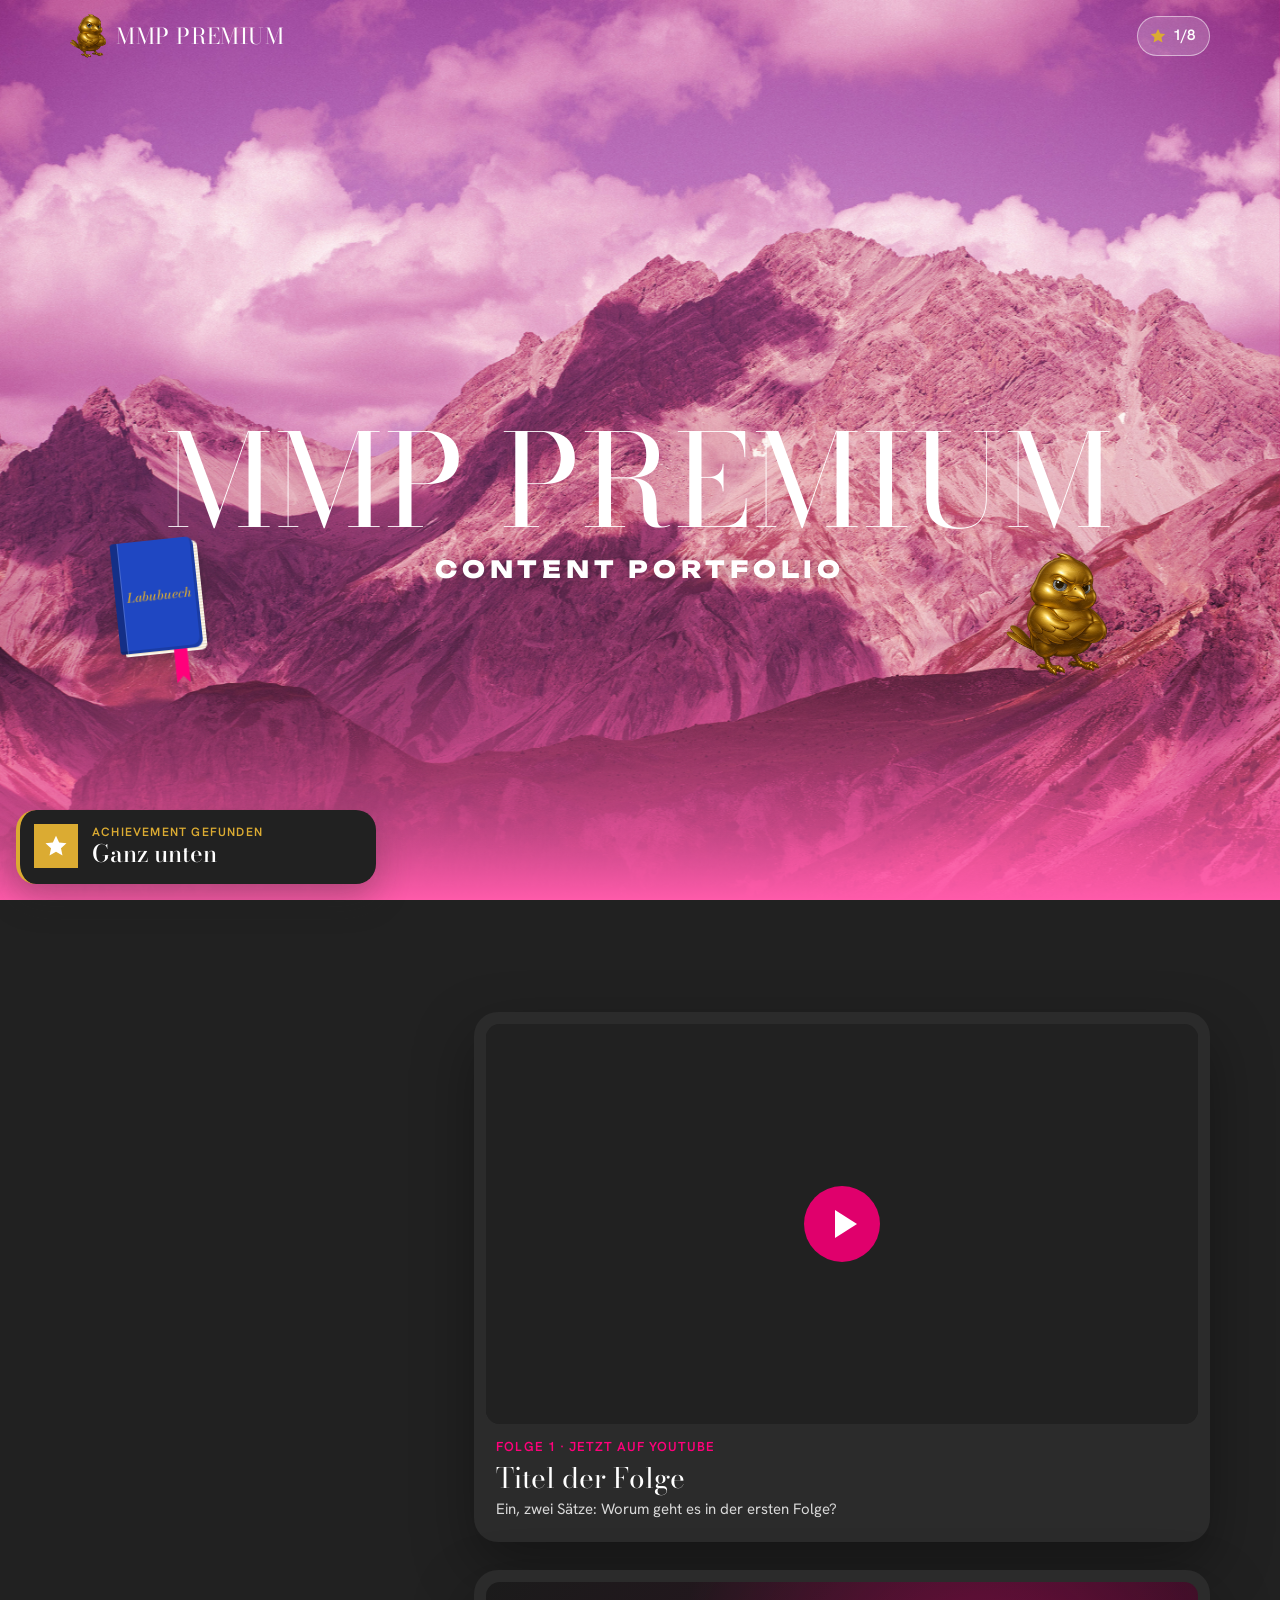
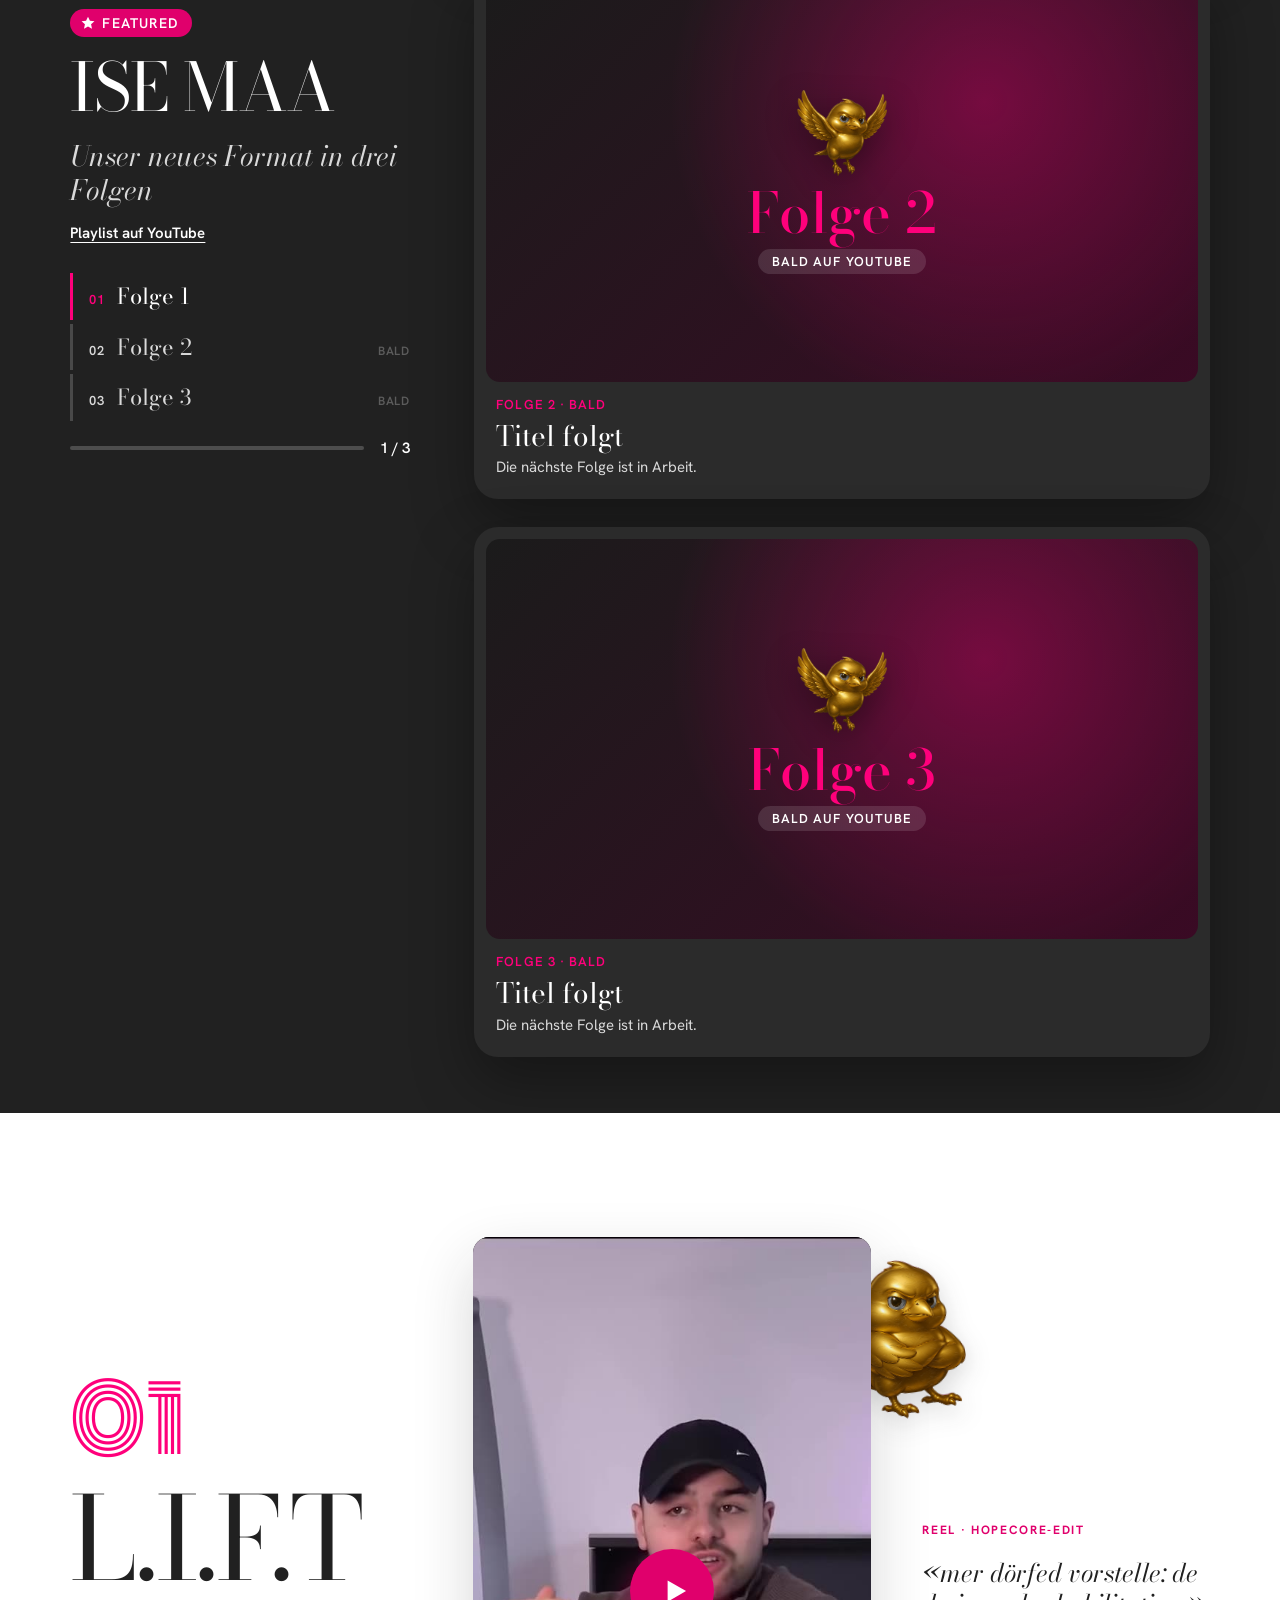
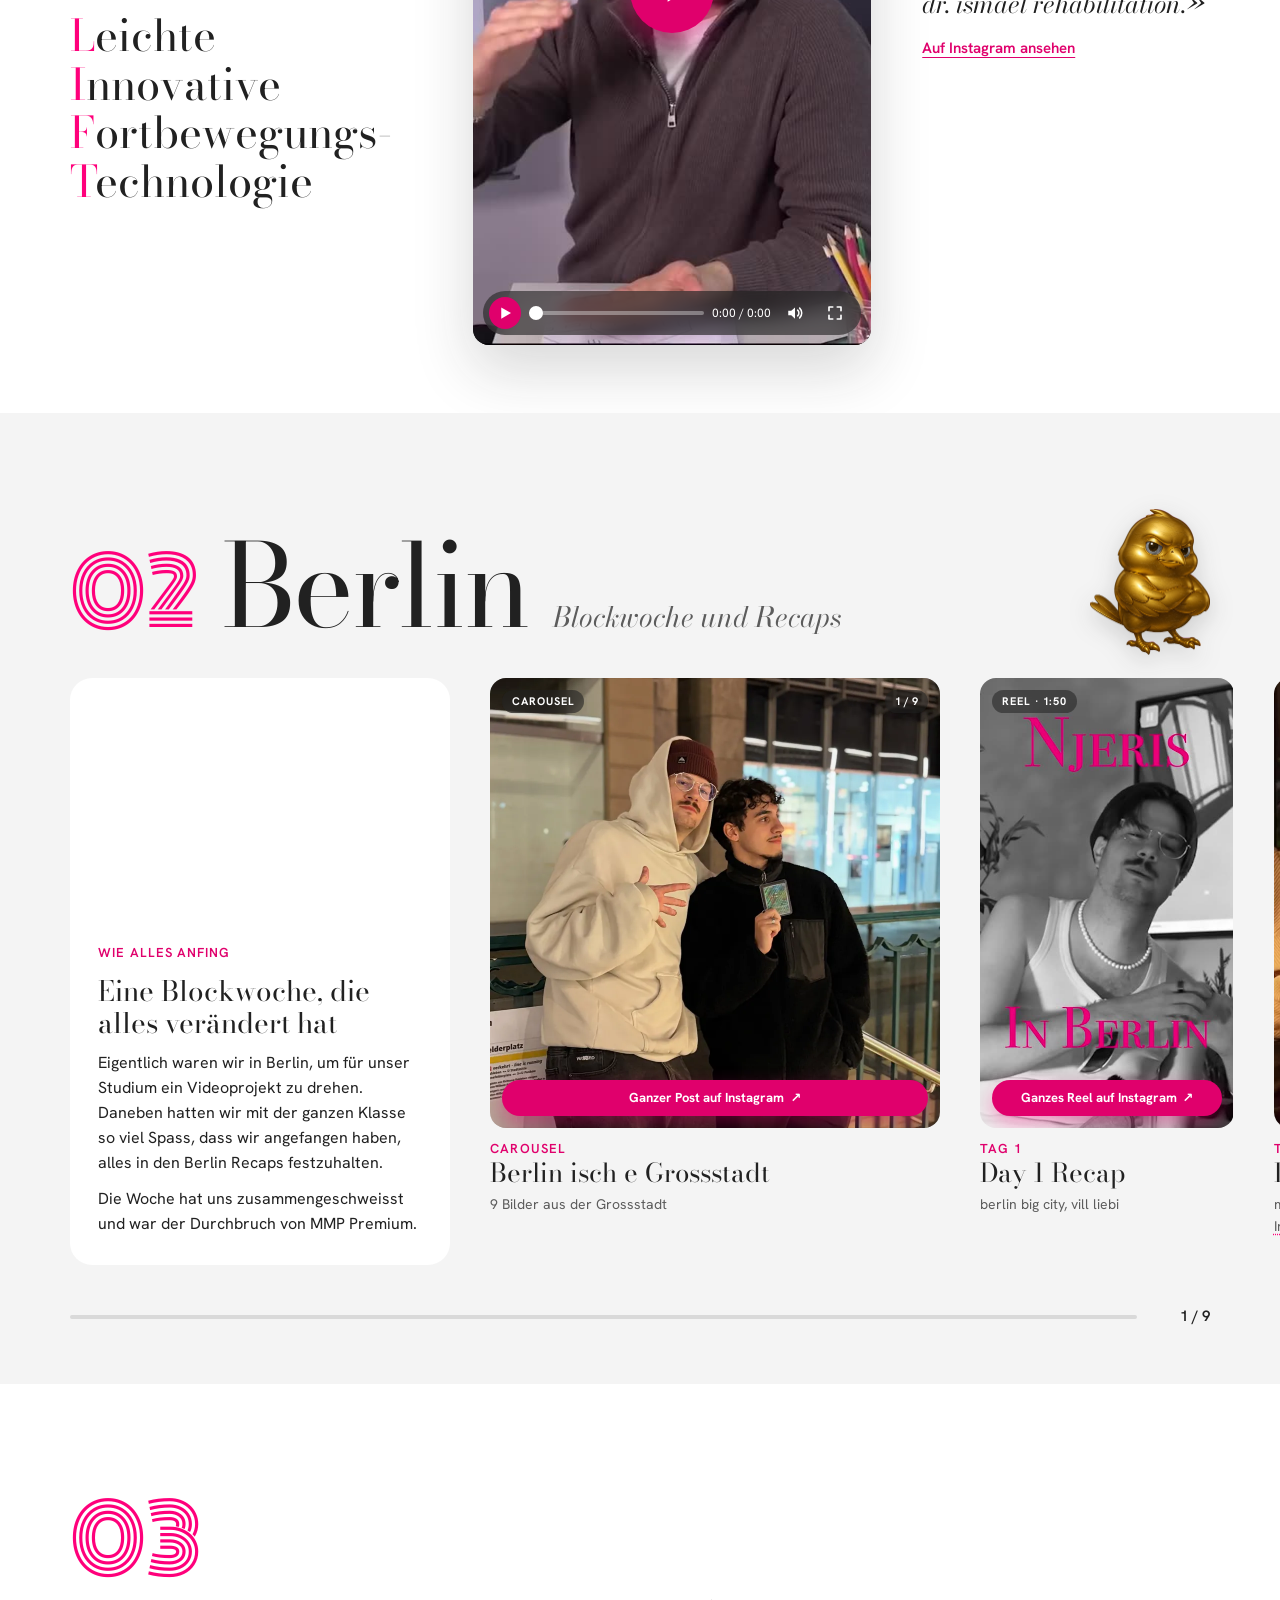
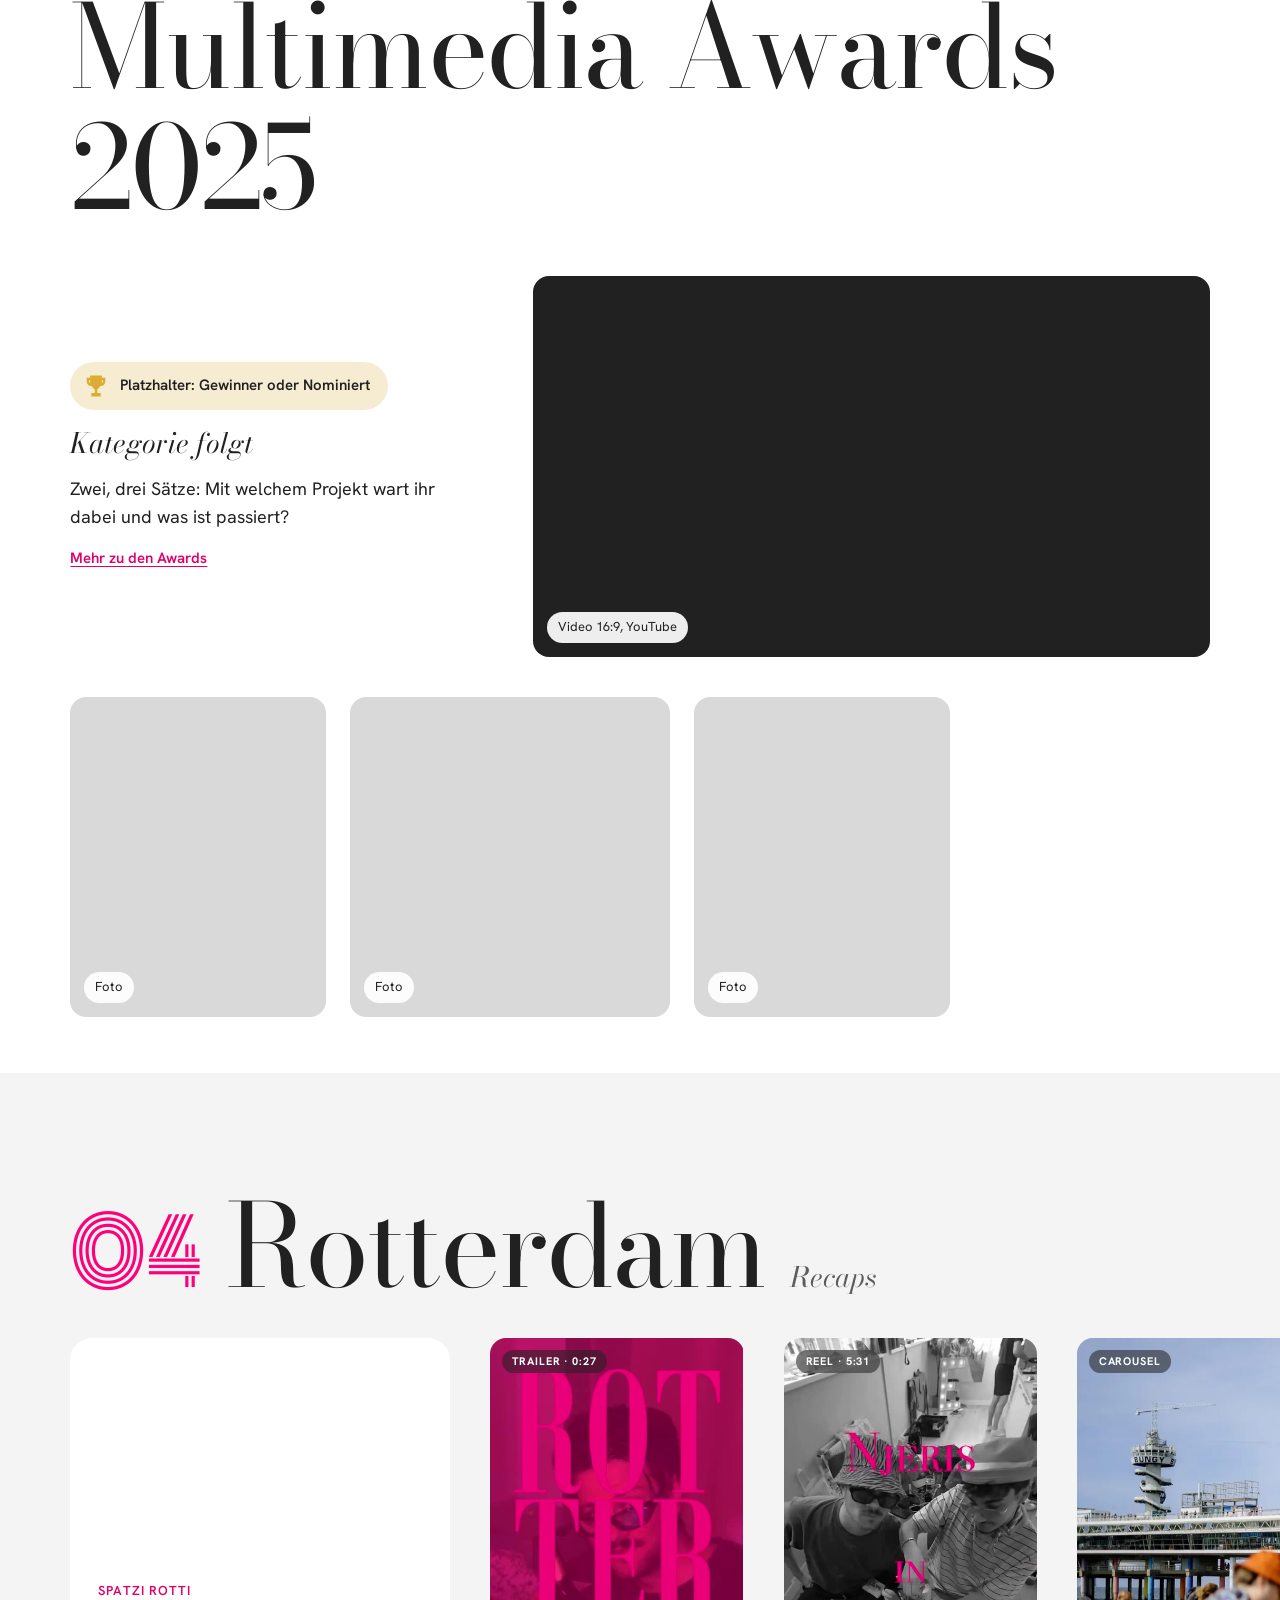
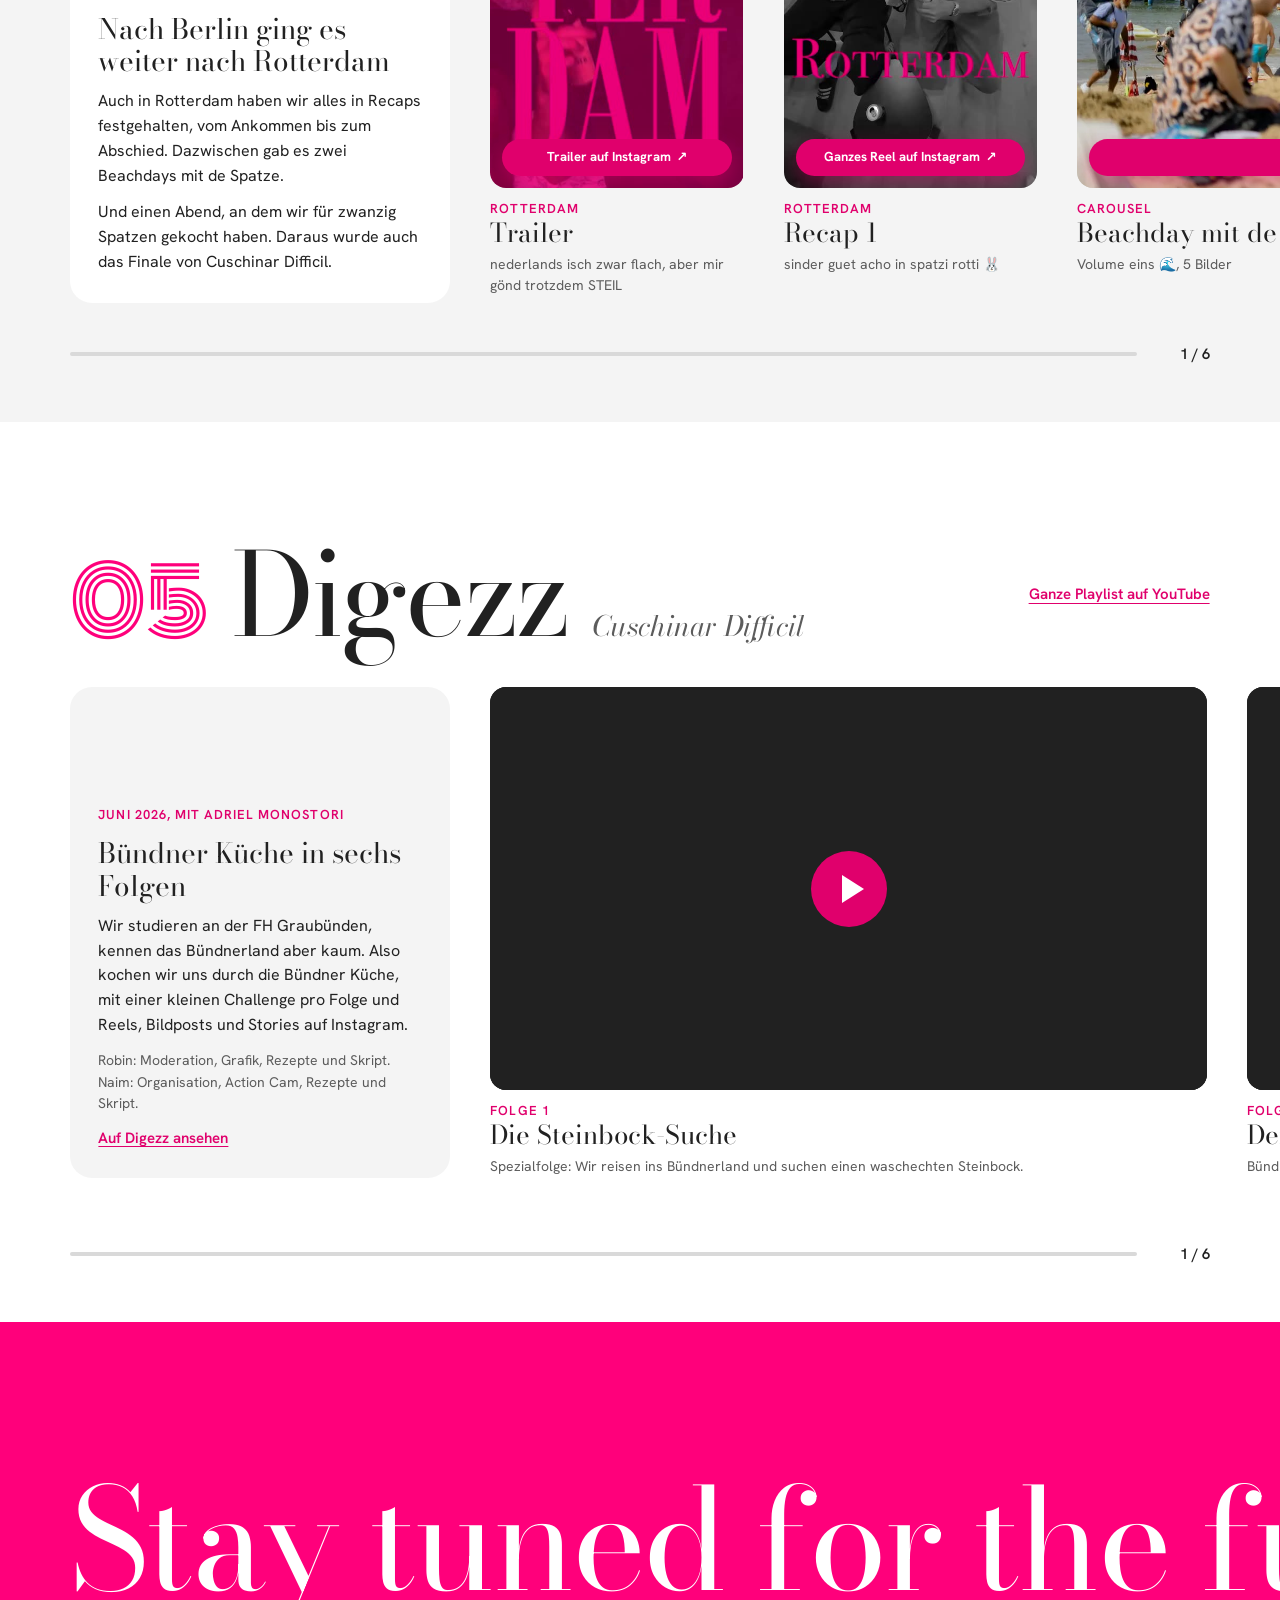
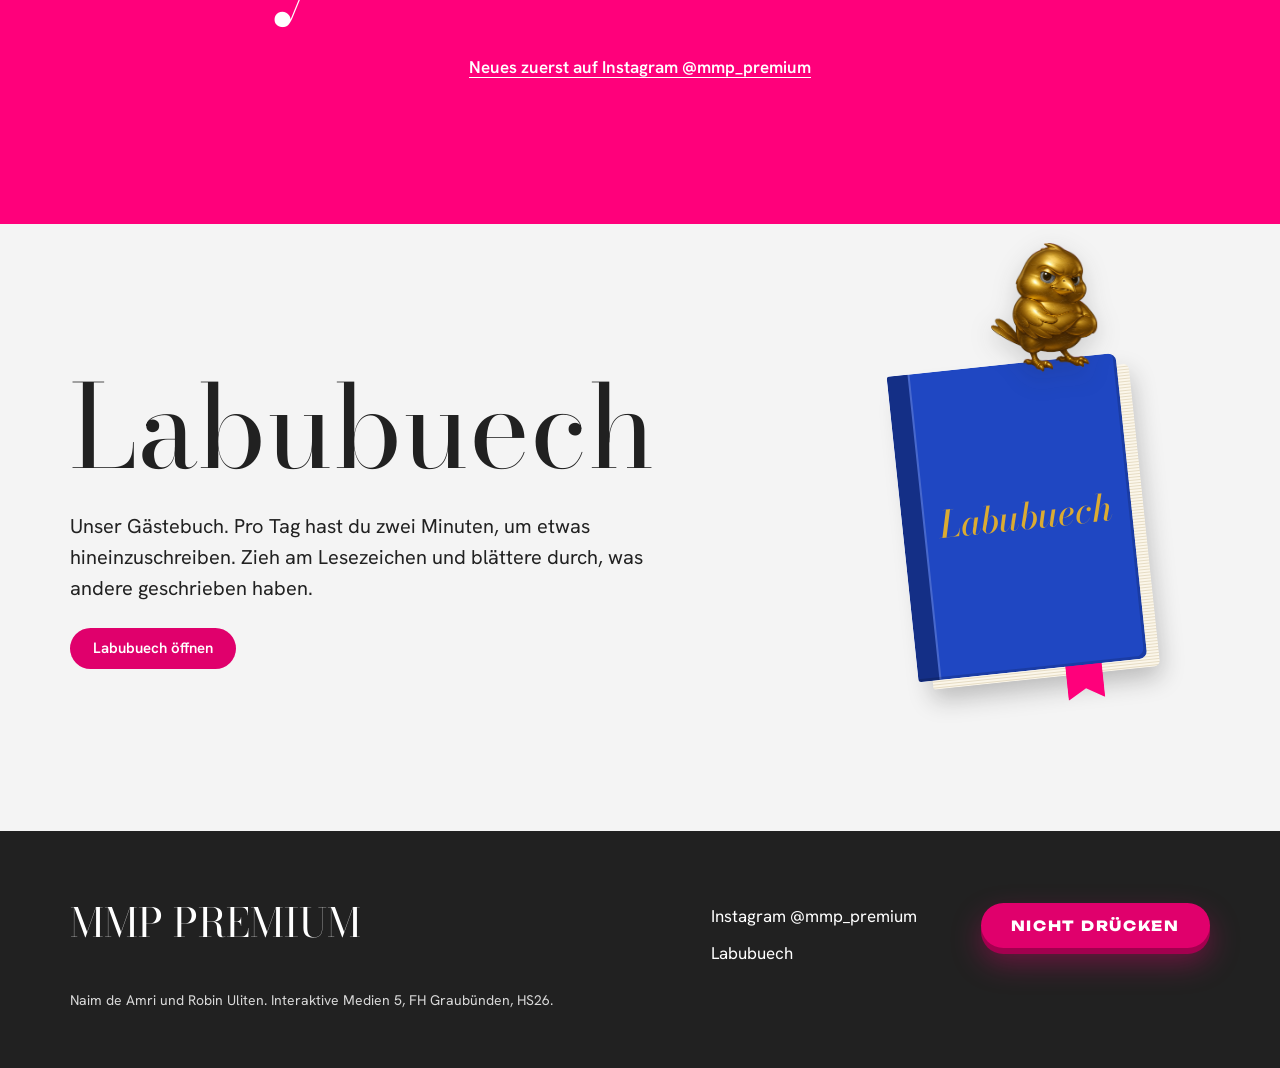
==== index.html @ 13368c06 "rotti rotii chum mache mir es foti" ====
<!DOCTYPE html>
<html lang="de-CH">
  <head>
    <meta charset="utf-8" />
    <meta name="viewport" content="width=device-width, initial-scale=1" />
    <title>MMP Premium – Content Portfolio</title>
    <link rel="icon" href="img/favicon.ico" sizes="32x32" />
    <link rel="icon" href="img/favicon.png" type="image/png" />
    <link rel="apple-touch-icon" href="img/apple-touch-icon.png" />
    <meta
      name="description"
      content="Der Content von MMP Premium: Cuschinar Difficil, L.I.F.T, Berlin, Multimedia Awards 2025, Rotterdam und Digezz."
    />

    <link rel="preconnect" href="https://fonts.googleapis.com" />
    <link rel="preconnect" href="https://fonts.gstatic.com" crossorigin />
    <link
      href="https://fonts.googleapis.com/css2?family=Bodoni+Moda:ital,opsz,wght@0,6..96,400..700;1,6..96,400..700&family=Hanken+Grotesk:wght@400;500;600;700&family=Unbounded:wght@800&family=Monoton&display=swap"
      rel="stylesheet"
    />
    <link rel="stylesheet" href="style.css" />
  </head>
  <body>
    <a class="skip-link" href="#featured">Zum Content springen</a>

    <!-- ============ KOPFZEILE ============ -->
    <header class="site-header">
      <a class="brand" href="#top" aria-label="MMP Premium, nach oben">
        <img src="img/vogel.png" alt="" width="36" height="44" />
        <span>MMP PREMIUM</span>
      </a>
      <div class="site-header__actions">
        <button
          class="achievements"
          type="button"
          data-achievements-open
          aria-haspopup="dialog"
          aria-label="Achievements anzeigen"
        >
          <svg viewBox="0 0 24 24" aria-hidden="true">
            <path
              d="M12 2.5l2.9 6.2 6.8.7-5.1 4.6 1.4 6.7L12 17.3l-6 3.4 1.4-6.7-5.1-4.6 6.8-.7z"
            />
          </svg>
          <span data-achievement-count>0/8</span>
        </button>
      </div>
      <div class="scroll-progress" aria-hidden="true">
        <span data-scroll-progress></span>
      </div>
    </header>

    <main id="top">
      <!-- ============ HERO ============ -->
      <!-- Bergbild ohne Schriftzug, der Titel liegt als Text darüber.
         Mit der Maus bewegen sich Titel und Bild leicht gegeneinander (script.js, "Maus-Parallaxe"). -->
      <section class="hero" aria-labelledby="hero-title">
        <div class="hero__media" data-hero-media>
          <img src="img/berge_clean_v2.jpg" alt="" />
        </div>
        <h1 class="hero__title" id="hero-title">MMP PREMIUM</h1>
        <p class="hero__subtitle">Content Portfolio</p>

        <!-- Labubuech: zugeklapptes Buch. Das Lesezeichen öffnet das Buch (Pop-up unten). -->
        <div class="book book--hero" data-book>
          <div class="book__cover" aria-hidden="true">
            <span class="book__title">Labubuech</span>
          </div>
          <button
            class="book__ribbon"
            type="button"
            data-book-open
            aria-label="Labubuech öffnen"
            title="Labubuech öffnen"
          ></button>
        </div>

        <!-- Vogel: sitzt (vogel-chillt.png), beim Scrollen wechselt er zum fliegenden Bild (vogel-fliegt.png)
           und fliegt ein Stück weg. -->
        <span class="bird bird--hero" data-bird data-egg="img/geheimfoto.jpg">
          <img
            class="bird__sit"
            src="img/vogel-chillt.png"
            alt=""
            width="160"
            height="195"
          />
          <img
            class="bird__fly"
            src="img/vogel-fliegt.png"
            alt=""
            width="160"
            height="186"
          />
        </span>
      </section>

      <!-- ============ FEATURED: ISE MAA ============ -->
      <!-- Unser neustes Format zuerst. Gepinnt: Die Folgen legen sich beim Scrollen wie ein
         Kartenstapel übereinander (script.js, "Featured: Kartenstapel"). Auf dem Handy untereinander. -->
      <section
        class="chapter chapter--featured"
        id="featured"
        data-episodes
        aria-labelledby="featured-title"
      >
        <div class="chapter__pin">
          <!-- Vorhang: zwei pinke Bahnen, Form wird in script.js ("Vorhang") beim Scrollen berechnet -->
          <div class="curtain" data-curtain aria-hidden="true">
            <svg viewBox="0 0 100 100" preserveAspectRatio="none">
              <path class="curtain__panel" d="M-1 -1H50.5V101H-1Z" />
              <path class="curtain__panel" d="M101 -1H49.5V101H101Z" />
            </svg>
          </div>

          <div class="episodes">
            <header class="episodes__head">
              <p class="kicker">
                <svg viewBox="0 0 24 24" aria-hidden="true">
                  <path
                    d="M12 2.5l2.9 6.2 6.8.7-5.1 4.6 1.4 6.7L12 17.3l-6 3.4 1.4-6.7-5.1-4.6 6.8-.7z"
                  />
                </svg>
                Featured
              </p>
              <h2 id="featured-title">ISE MAA</h2>
              <p class="chapter__sub">Unser neues Format in drei Folgen</p>
              <a
                class="chapter__link"
                href="https://www.youtube.com/watch?v=nD-E6d4Ihzo&amp;list=PLesKlhsKyJko"
                target="_blank"
                rel="noopener"
                >Playlist auf YouTube</a
              >
              <!-- Folgen-Knöpfe: springen im Stapel zur Folge -->
              <ol class="episodes__nav" aria-label="Folgen">
                <li>
                  <button class="is-active" type="button" data-episode-nav>
                    <span>01</span> Folge 1
                  </button>
                </li>
                <li>
                  <button type="button" data-episode-nav>
                    <span>02</span> Folge 2 <small>bald</small>
                  </button>
                </li>
                <li>
                  <button type="button" data-episode-nav>
                    <span>03</span> Folge 3 <small>bald</small>
                  </button>
                </li>
              </ol>
              <div class="episodes__progress">
                <div class="progress"><span data-episodes-progress></span></div>
                <output data-episodes-count>1 / 3</output>
              </div>
            </header>

            <div class="episodes__stack">
              <article class="episode" data-episode>
                <div
                  class="media media--wide"
                  data-youtube="nD-E6d4Ihzo"
                  data-title="ISE MAA, Folge 1"
                  data-label="Folge 1, YouTube"
                ></div>
                <div class="episode__text">
                  <p class="post__num">Folge 1 · jetzt auf YouTube</p>
                  <h3>Titel der Folge</h3>
                  <p>Ein, zwei Sätze: Worum geht es in der ersten Folge?</p>
                </div>
              </article>
              <article class="episode is-soon" data-episode>
                <!-- Sobald Folge 2 online ist: dieses div ersetzen durch
                   <div class="media media--wide" data-youtube="VIDEO_ID" data-title="ISE MAA, Folge 2" data-label="Folge 2, YouTube"></div>
                   und bei <article> die Klasse "is-soon" entfernen. -->
                <div class="media media--wide media--soon">
                  <span class="soon">
                    <img
                      src="img/vogel-fliegt.png"
                      alt=""
                      width="90"
                      height="87"
                    />
                    <strong>Folge 2</strong>
                    <span>Bald auf YouTube</span>
                  </span>
                </div>
                <div class="episode__text">
                  <p class="post__num">Folge 2 · bald</p>
                  <h3>Titel folgt</h3>
                  <p>Die nächste Folge ist in Arbeit.</p>
                </div>
              </article>
              <article class="episode is-soon" data-episode>
                <!-- Sobald Folge 3 online ist: dieses div ersetzen durch
                   <div class="media media--wide" data-youtube="VIDEO_ID" data-title="ISE MAA, Folge 3" data-label="Folge 3, YouTube"></div>
                   und bei <article> die Klasse "is-soon" entfernen. -->
                <div class="media media--wide media--soon">
                  <span class="soon">
                    <img
                      src="img/vogel-fliegt.png"
                      alt=""
                      width="90"
                      height="87"
                    />
                    <strong>Folge 3</strong>
                    <span>Bald auf YouTube</span>
                  </span>
                </div>
                <div class="episode__text">
                  <p class="post__num">Folge 3 · bald</p>
                  <h3>Titel folgt</h3>
                  <p>Die nächste Folge ist in Arbeit.</p>
                </div>
              </article>
            </div>
          </div>
        </div>
      </section>

      <!-- ============ 01 L.I.F.T ============ -->
      <!-- Eigenes MP4 mit eigenen Steuerelementen (Play, Zeitleiste, Ton, Vollbild).
         Video und Vorschaubild liegen im Ordner video/. -->
      <section
        class="chapter chapter--lift"
        id="lift"
        aria-labelledby="lift-title"
      >
        <div class="chapter__pin" data-reveal-group>
          <header class="chapter__head" data-reveal>
            <span class="chapter__num" aria-hidden="true">01</span>
            <h2 id="lift-title">L.I.F.T</h2>
            <p class="acronym">
              <span>L</span>eichte<br />
              <span>I</span>nnovative<br />
              <span>F</span>ortbewegungs-<br />
              <span>T</span>echnologie
            </p>
          </header>

          <figure class="lift-post" data-reveal>
            <img
              class="bird bird--peek"
              data-bird
              data-egg="img/geheimfoto.jpg"
              src="img/vogel.png"
              alt=""
              width="140"
              height="170"
            />
            <div class="player" data-player>
              <video
                class="player__video"
                src="video/lift.mp4"
                poster="video/lift-poster.jpg"
                preload="metadata"
                playsinline
                aria-label="L.I.F.T, Hopecore-Edit"
              ></video>
              <button
                class="player__big"
                type="button"
                data-player-toggle
                aria-label="Video abspielen"
              ></button>
              <div class="player__bar">
                <button
                  class="player__btn player__btn--play"
                  type="button"
                  data-player-toggle
                  aria-label="Abspielen"
                ></button>
                <input
                  class="player__seek"
                  type="range"
                  min="0"
                  max="1000"
                  step="1"
                  value="0"
                  data-player-seek
                  aria-label="Zeitleiste"
                />
                <output class="player__time" data-player-time>0:00</output>
                <button
                  class="player__btn player__btn--sound"
                  type="button"
                  data-player-mute
                  aria-label="Ton aus"
                ></button>
                <button
                  class="player__btn player__btn--full"
                  type="button"
                  data-player-full
                  aria-label="Vollbild"
                ></button>
              </div>
            </div>
          </figure>

          <aside class="lift-note" data-reveal>
            <p class="lift-note__kicker">Reel · Hopecore-Edit</p>
            <blockquote class="lift-note__quote">
              «mer dörfed vorstelle: de dr. ismael rehabilitation.»
            </blockquote>
            <a
              class="chapter__link"
              href="https://www.instagram.com/p/DGOKaPTRu8j/"
              target="_blank"
              rel="noopener"
              >Auf Instagram ansehen</a
            >
          </aside>
        </div>
      </section>

      <!-- ============ 02 BERLIN ============ -->
      <!-- Gepinnt: Die Galerie fährt beim Scrollen seitwärts. Auf dem Handy wischt man.
         data-sideways: auch seitwärts scrollen (Trackpad) bewegt die Galerie
         (gilt auch für Rotterdam und Digezz). -->
      <section
        class="chapter chapter--gallery"
        id="berlin"
        data-sideways
        aria-labelledby="berlin-title"
      >
        <div class="chapter__pin" data-gallery>
          <header class="chapter__head chapter__head--row">
            <span class="chapter__num" aria-hidden="true">02</span>
            <h2 id="berlin-title">Berlin</h2>
            <p class="chapter__sub">Blockwoche und Recaps</p>
          </header>

          <img
            class="bird bird--fly"
            data-bird
            data-egg="img/geheimfoto.jpg"
            src="img/vogel.png"
            alt=""
            width="120"
            height="146"
          />

          <div
            class="gallery"
            tabindex="0"
            aria-label="Berlin: Blockwoche und Recaps, horizontal scrollbar"
          >
            <ol class="gallery__track">
              <!-- Geschichte zuerst: Textkarte -->
              <li class="post post--text">
                <p class="post__num">Wie alles anfing</p>
                <h3>Eine Blockwoche, die alles verändert hat</h3>
                <p>
                  Eigentlich waren wir in Berlin, um für unser Studium ein
                  Videoprojekt zu drehen. Daneben hatten wir mit der ganzen
                  Klasse so viel Spass, dass wir angefangen haben, alles in den
                  Berlin Recaps festzuhalten.
                </p>
                <p>
                  Die Woche hat uns zusammengeschweisst und war der Durchbruch
                  von MMP Premium.
                </p>
              </li>
              <!-- Danach chronologisch, wie auf Instagram.
                   Reels: Schlaufe ohne Ton (…-loop.mp4, 6 Sek.) + Standbild (….jpg) in video/berlin/,
                   ein Klick öffnet das ganze Reel auf Instagram. Die Länge steht im Etikett.
                   Carousels: alle Bilder in img/berlin/, blättern mit Pfeilen oder Wischen.
                   Quadratische Bilder: Klasse media--carousel-square, sonst 3:4. -->
              <li class="post">
                <div
                  class="media media--carousel media--carousel-square carousel"
                  data-carousel
                  role="group"
                  aria-roledescription="Bildergalerie"
                  aria-label="Berlin isch e Grossstadt"
                >
                  <div class="carousel__track" tabindex="0">
                    <img
                      src="img/berlin/grossstadt-1.webp"
                      alt="Berlin isch e Grossstadt, Bild 1 von 9"
                      width="900"
                      height="900"
                      loading="lazy"
                    />
                    <img
                      src="img/berlin/grossstadt-2.webp"
                      alt="Berlin isch e Grossstadt, Bild 2 von 9"
                      width="900"
                      height="900"
                      loading="lazy"
                    />
                    <img
                      src="img/berlin/grossstadt-3.webp"
                      alt="Berlin isch e Grossstadt, Bild 3 von 9"
                      width="900"
                      height="900"
                      loading="lazy"
                    />
                    <img
                      src="img/berlin/grossstadt-4.webp"
                      alt="Berlin isch e Grossstadt, Bild 4 von 9"
                      width="900"
                      height="900"
                      loading="lazy"
                    />
                    <img
                      src="img/berlin/grossstadt-5.webp"
                      alt="Berlin isch e Grossstadt, Bild 5 von 9"
                      width="900"
                      height="900"
                      loading="lazy"
                    />
                    <img
                      src="img/berlin/grossstadt-6.webp"
                      alt="Berlin isch e Grossstadt, Bild 6 von 9"
                      width="900"
                      height="900"
                      loading="lazy"
                    />
                    <img
                      src="img/berlin/grossstadt-7.webp"
                      alt="Berlin isch e Grossstadt, Bild 7 von 9"
                      width="900"
                      height="900"
                      loading="lazy"
                    />
                    <img
                      src="img/berlin/grossstadt-8.webp"
                      alt="Berlin isch e Grossstadt, Bild 8 von 9"
                      width="900"
                      height="900"
                      loading="lazy"
                    />
                    <img
                      src="img/berlin/grossstadt-9.webp"
                      alt="Berlin isch e Grossstadt, Bild 9 von 9"
                      width="900"
                      height="900"
                      loading="lazy"
                    />
                  </div>
                  <button
                    class="carousel__btn carousel__btn--prev"
                    type="button"
                    data-carousel-prev
                    aria-label="Vorheriges Bild"
                  ></button>
                  <button
                    class="carousel__btn carousel__btn--next"
                    type="button"
                    data-carousel-next
                    aria-label="Nächstes Bild"
                  ></button>
                  <span class="loop__badge">Carousel</span>
                  <output class="carousel__count" data-carousel-count
                    >1 / 9</output
                  >
                  <a
                    class="loop__cta"
                    href="https://www.instagram.com/p/DQANgmxEfGl/"
                    target="_blank"
                    rel="noopener"
                    >Ganzer Post auf Instagram</a
                  >
                </div>
                <h3>
                  <span class="post__num">Carousel</span> Berlin isch e
                  Grossstadt
                </h3>
                <p class="post__meta">9 Bilder aus der Grossstadt</p>
              </li>
              <li class="post">
                <a
                  class="media media--reel loop"
                  href="https://www.instagram.com/p/DQAhrZ0EX8q/"
                  target="_blank"
                  rel="noopener"
                  data-loop
                  aria-label="Day 1 Recap (1:50): ganzes Reel auf Instagram ansehen (neuer Tab)"
                >
                  <video
                    src="video/berlin/day1-loop.mp4"
                    poster="video/berlin/day1.jpg"
                    muted
                    loop
                    playsinline
                    preload="none"
                    aria-hidden="true"
                  ></video>
                  <span class="loop__badge">Reel · 1:50</span>
                  <span class="loop__cta">Ganzes Reel auf Instagram</span>
                </a>
                <h3><span class="post__num">Tag 1</span> Day 1 Recap</h3>
                <p class="post__meta">berlin big city, vill liebi</p>
              </li>
              <li class="post">
                <a
                  class="media media--reel loop"
                  href="https://www.instagram.com/p/DQFuqVfkVwQ/"
                  target="_blank"
                  rel="noopener"
                  data-loop
                  aria-label="Days 2, 3 &amp;amp; 4 Recap (3:17): ganzes Reel auf Instagram ansehen (neuer Tab)"
                >
                  <video
                    src="video/berlin/days234-loop.mp4"
                    poster="video/berlin/days234.jpg"
                    muted
                    loop
                    playsinline
                    preload="none"
                    aria-hidden="true"
                  ></video>
                  <span class="loop__badge">Reel · 3:17</span>
                  <span class="loop__cta">Ganzes Reel auf Instagram</span>
                </a>
                <h3>
                  <span class="post__num">Tag 2–4</span> Days 2, 3 &amp; 4 Recap
                </h3>
                <p class="post__meta">
                  mir sind nie nöd am BÜGLE · mit
                  <button
                    class="joke"
                    type="button"
                    data-joke="Platzhalter: euer Inside Joke"
                  >
                    Inside Joke
                  </button>
                </p>
              </li>
              <!-- Spatzenlingo: wie ein Wörterbucheintrag. Weitere Wörter einfach als <div> ergänzen. -->
              <li class="post post--text post--lingo">
                <p class="post__num">Spatzenlingo</p>
                <h3>In Berlin entstand unser eigenes Lingo.</h3>
                <dl class="lingo">
                  <div>
                    <dt>Spatz, der</dt>
                    <dd>
                      Liebevoll für Bro. Daraus wurde das ganze Spatzenlingo.
                    </dd>
                  </div>
                  <div>
                    <dt>Weitere Wörter</dt>
                    <dd>folgen</dd>
                  </div>
                </dl>
              </li>
              <li class="post">
                <a
                  class="media media--reel loop"
                  href="https://www.instagram.com/p/DQMv0XGEVDE/"
                  target="_blank"
                  rel="noopener"
                  data-loop
                  aria-label="Days 5 &amp;amp; 6 Recap (3:17): ganzes Reel auf Instagram ansehen (neuer Tab)"
                >
                  <video
                    src="video/berlin/days56-loop.mp4"
                    poster="video/berlin/days56.jpg"
                    muted
                    loop
                    playsinline
                    preload="none"
                    aria-hidden="true"
                  ></video>
                  <span class="loop__badge">Reel · 3:17</span>
                  <span class="loop__cta">Ganzes Reel auf Instagram</span>
                </a>
                <h3>
                  <span class="post__num">Tag 5–6</span> Days 5 &amp; 6 Recap
                </h3>
                <p class="post__meta">niedrigschlüssel scho tuff in berlin</p>
              </li>
              <li class="post">
                <a
                  class="media media--reel loop"
                  href="https://www.instagram.com/p/DQM8cesjOaA/"
                  target="_blank"
                  rel="noopener"
                  data-loop
                  aria-label="Was habt ihr in Berlin so erlebt? (2:33): ganzes Reel auf Instagram ansehen (neuer Tab)"
                >
                  <video
                    src="video/berlin/umfrage-loop.mp4"
                    poster="video/berlin/umfrage.jpg"
                    muted
                    loop
                    playsinline
                    preload="none"
                    aria-hidden="true"
                  ></video>
                  <span class="loop__badge">Umfrage · 2:33</span>
                  <span class="loop__cta">Ganzes Reel auf Instagram</span>
                </a>
                <h3>
                  <span class="post__num">Strassenumfrage</span> Was habt ihr in
                  Berlin so erlebt?
                </h3>
                <p class="post__meta">
                  Der Jahrgang 2024 hat’s uns erzählt, danke an
                  <a
                    href="https://www.instagram.com/mmp24_z/"
                    target="_blank"
                    rel="noopener"
                    >@mmp24_z</a
                  >
                </p>
              </li>
              <li class="post">
                <div
                  class="media media--carousel carousel"
                  data-carousel
                  role="group"
                  aria-roledescription="Bildergalerie"
                  aria-label="Berlin Karussell"
                >
                  <div class="carousel__track" tabindex="0">
                    <img
                      src="img/berlin/karussell-1.webp"
                      alt="Berlin Karussell, Bild 1 von 16"
                      width="840"
                      height="1120"
                      loading="lazy"
                    />
                    <img
                      src="img/berlin/karussell-2.webp"
                      alt="Berlin Karussell, Bild 2 von 16"
                      width="840"
                      height="1120"
                      loading="lazy"
                    />
                    <img
                      src="img/berlin/karussell-3.webp"
                      alt="Berlin Karussell, Bild 3 von 16"
                      width="840"
                      height="1120"
                      loading="lazy"
                    />
                    <img
                      src="img/berlin/karussell-4.webp"
                      alt="Berlin Karussell, Bild 4 von 16"
                      width="840"
                      height="1120"
                      loading="lazy"
                    />
                    <img
                      src="img/berlin/karussell-5.webp"
                      alt="Berlin Karussell, Bild 5 von 16"
                      width="840"
                      height="1120"
                      loading="lazy"
                    />
                    <img
                      src="img/berlin/karussell-6.webp"
                      alt="Berlin Karussell, Bild 6 von 16"
                      width="840"
                      height="1120"
                      loading="lazy"
                    />
                    <img
                      src="img/berlin/karussell-7.webp"
                      alt="Berlin Karussell, Bild 7 von 16"
                      width="840"
                      height="1120"
                      loading="lazy"
                    />
                    <img
                      src="img/berlin/karussell-8.webp"
                      alt="Berlin Karussell, Bild 8 von 16"
                      width="840"
                      height="1120"
                      loading="lazy"
                    />
                    <img
                      src="img/berlin/karussell-9.webp"
                      alt="Berlin Karussell, Bild 9 von 16"
                      width="840"
                      height="1120"
                      loading="lazy"
                    />
                    <img
                      src="img/berlin/karussell-10.webp"
                      alt="Berlin Karussell, Bild 10 von 16"
                      width="840"
                      height="1120"
                      loading="lazy"
                    />
                    <img
                      src="img/berlin/karussell-11.webp"
                      alt="Berlin Karussell, Bild 11 von 16"
                      width="840"
                      height="1120"
                      loading="lazy"
                    />
                    <img
                      src="img/berlin/karussell-12.webp"
                      alt="Berlin Karussell, Bild 12 von 16"
                      width="840"
                      height="1120"
                      loading="lazy"
                    />
                    <img
                      src="img/berlin/karussell-13.webp"
                      alt="Berlin Karussell, Bild 13 von 16"
                      width="840"
                      height="1120"
                      loading="lazy"
                    />
                    <img
                      src="img/berlin/karussell-14.webp"
                      alt="Berlin Karussell, Bild 14 von 16"
                      width="840"
                      height="1120"
                      loading="lazy"
                    />
                    <img
                      src="img/berlin/karussell-15.webp"
                      alt="Berlin Karussell, Bild 15 von 16"
                      width="840"
                      height="1120"
                      loading="lazy"
                    />
                    <img
                      src="img/berlin/karussell-16.webp"
                      alt="Berlin Karussell, Bild 16 von 16"
                      width="840"
                      height="1120"
                      loading="lazy"
                    />
                  </div>
                  <button
                    class="carousel__btn carousel__btn--prev"
                    type="button"
                    data-carousel-prev
                    aria-label="Vorheriges Bild"
                  ></button>
                  <button
                    class="carousel__btn carousel__btn--next"
                    type="button"
                    data-carousel-next
                    aria-label="Nächstes Bild"
                  ></button>
                  <span class="loop__badge">Carousel</span>
                  <output class="carousel__count" data-carousel-count
                    >1 / 16</output
                  >
                  <a
                    class="loop__cta"
                    href="https://www.instagram.com/p/DQPH0mwCPmi/"
                    target="_blank"
                    rel="noopener"
                    >Ganzer Post auf Instagram</a
                  >
                </div>
                <h3>
                  <span class="post__num">Carousel</span> Berlin Karussell
                </h3>
                <p class="post__meta">16 Bilder aus der ganzen Woche</p>
              </li>
              <li class="post">
                <a
                  class="media media--reel loop"
                  href="https://www.instagram.com/p/DQPWVl0kUp1/"
                  target="_blank"
                  rel="noopener"
                  data-loop
                  aria-label="Last Day Recap (1:54): ganzes Reel auf Instagram ansehen (neuer Tab)"
                >
                  <video
                    src="video/berlin/lastday-loop.mp4"
                    poster="video/berlin/lastday.jpg"
                    muted
                    loop
                    playsinline
                    preload="none"
                    aria-hidden="true"
                  ></video>
                  <span class="loop__badge">Reel · 1:54</span>
                  <span class="loop__cta">Ganzes Reel auf Instagram</span>
                </a>
                <h3>
                  <span class="post__num">Letzter Tag</span> Last Day Recap
                </h3>
                <p class="post__meta">recap uf de reimheise</p>
              </li>
              <li class="post">
                <a
                  class="media media--reel loop"
                  href="https://www.instagram.com/p/DQT_847jJdu/"
                  target="_blank"
                  rel="noopener"
                  data-loop
                  aria-label="BTS-Recap (0:41): ganzes Reel auf Instagram ansehen (neuer Tab)"
                >
                  <video
                    src="video/berlin/bts-loop.mp4"
                    poster="video/berlin/bts.jpg"
                    muted
                    loop
                    playsinline
                    preload="none"
                    aria-hidden="true"
                  ></video>
                  <span class="loop__badge">BTS · 0:41</span>
                  <span class="loop__cta">Ganzes Reel auf Instagram</span>
                </a>
                <h3>
                  <span class="post__num">Behind the Scenes</span> BTS-Recap
                </h3>
                <p class="post__meta">
                  Abgedreht in Tempelhof: ein kurzes BTS-Recap vom Dreh mit den
                  Spatzen
                </p>
              </li>
              <!-- Zum Schluss: das eigentliche Projekt der Blockwoche (YouTube) -->
              <li class="post">
                <div
                  class="media media--wide"
                  data-youtube="YZoyh-uAf_I"
                  data-title="Unser Videoprojekt aus der Blockwoche"
                  data-label="Projektvideo, YouTube"
                ></div>
                <h3>
                  <span class="post__num">Das Projekt</span> Unser Video aus der
                  Blockwoche
                </h3>
                <p class="post__meta">Das Resultat, fürs Studium gedreht</p>
              </li>
            </ol>
          </div>

          <div class="gallery__progress">
            <div class="progress"><span data-gallery-progress></span></div>
            <output data-gallery-count>1 / 9</output>
          </div>
        </div>
      </section>

      <!-- ============ 03 MULTIMEDIA AWARDS 2025 ============ -->
      <!-- Nicht gepinnt: Pokal, Text und Bilder fliegen beim Hineinscrollen ein. -->
      <section
        class="chapter chapter--awards chapter--white"
        id="awards"
        aria-labelledby="awards-title"
      >
        <div class="chapter__pin">
          <header class="chapter__head chapter__head--row">
            <span class="chapter__num" aria-hidden="true">03</span>
            <h2 id="awards-title">Multimedia Awards 2025</h2>
          </header>

          <div class="awards" data-reveal-group>
            <div class="awards__text" data-reveal>
              <p class="award-badge">
                <svg viewBox="0 0 24 24" aria-hidden="true">
                  <path
                    d="M7 3h10v2h3v3a4 4 0 0 1-4 4h-.4A5 5 0 0 1 13 14.9V18h3v3H8v-3h3v-3.1A5 5 0 0 1 8.4 12H8a4 4 0 0 1-4-4V5h3V3zm0 4H6v1a2 2 0 0 0 1 1.7V7zm10 0v2.7A2 2 0 0 0 18 8V7h-1z"
                  />
                </svg>
                Platzhalter: Gewinner oder Nominiert
              </p>
              <p class="awards__category">Kategorie folgt</p>
              <p>
                Zwei, drei Sätze: Mit welchem Projekt wart ihr dabei und was ist
                passiert?
              </p>
              <a class="project__link" href="#">Mehr zu den Awards</a>
            </div>
            <div
              class="media media--wide awards__main"
              data-reveal
              data-youtube="VIDEO_ID"
              data-title="Multimedia Awards 2025"
              data-label="Video 16:9, YouTube"
            ></div>
            <div class="awards__photos">
              <div
                class="media media--photo"
                data-reveal
                data-label="Foto"
              ></div>
              <div
                class="media media--square"
                data-reveal
                data-label="Foto"
              ></div>
              <div
                class="media media--photo"
                data-reveal
                data-label="Foto"
              ></div>
            </div>
          </div>
        </div>
      </section>

      <!-- ============ 04 ROTTERDAM ============ -->
      <section
        class="chapter chapter--gallery"
        id="rotterdam"
        data-sideways
        aria-labelledby="rotterdam-title"
      >
        <div class="chapter__pin" data-gallery>
          <header class="chapter__head chapter__head--row">
            <span class="chapter__num" aria-hidden="true">04</span>
            <h2 id="rotterdam-title">Rotterdam</h2>
            <p class="chapter__sub">Recaps</p>
          </header>

          <div
            class="gallery"
            tabindex="0"
            aria-label="Rotterdam: Trailer, Recaps und Carousels, horizontal scrollbar"
          >
            <ol class="gallery__track">
              <!-- Chronologisch wie auf Instagram. Aufbau wie bei Berlin:
                   Reels als Schlaufe (video/rotterdam/), Carousels zum Blättern (img/rotterdam/).
                   Formate: media--carousel (3:4), media--carousel-square (1:1), media--carousel-landscape (3:2). -->
              <li class="post post--text">
                <p class="post__num">Spatzi Rotti</p>
                <h3>Nach Berlin ging es weiter nach Rotterdam</h3>
                <p>
                  Auch in Rotterdam haben wir alles in Recaps festgehalten, vom
                  Ankommen bis zum Abschied. Dazwischen gab es zwei Beachdays
                  mit de Spatze.
                </p>
                <p>
                  Und einen Abend, an dem wir für zwanzig Spatzen gekocht haben.
                  Daraus wurde auch das Finale von Cuschinar Difficil.
                </p>
              </li>
              <li class="post">
                <a
                  class="media media--reel loop"
                  href="https://www.instagram.com/p/DY6V1QQolPi/"
                  target="_blank"
                  rel="noopener"
                  data-loop
                  aria-label="Rotterdam Trailer (0:27): auf Instagram ansehen (neuer Tab)"
                >
                  <video
                    src="video/rotterdam/trailer-loop.mp4"
                    poster="video/rotterdam/trailer.jpg"
                    muted
                    loop
                    playsinline
                    preload="none"
                    aria-hidden="true"
                  ></video>
                  <span class="loop__badge">Trailer · 0:27</span>
                  <span class="loop__cta">Trailer auf Instagram</span>
                </a>
                <h3>
                  <span class="post__num">Rotterdam</span> Trailer
                </h3>
                <p class="post__meta">
                  nederlands isch zwar flach, aber mir gönd trotzdem STEIL
                </p>
              </li>
              <li class="post">
                <a
                  class="media media--reel loop"
                  href="https://www.instagram.com/p/DZBNnHDIG30/"
                  target="_blank"
                  rel="noopener"
                  data-loop
                  aria-label="Rotterdam Recap 1 (5:31): ganzes Reel auf Instagram ansehen (neuer Tab)"
                >
                  <video
                    src="video/rotterdam/recap1-loop.mp4"
                    poster="video/rotterdam/recap1.jpg"
                    muted
                    loop
                    playsinline
                    preload="none"
                    aria-hidden="true"
                  ></video>
                  <span class="loop__badge">Reel · 5:31</span>
                  <span class="loop__cta">Ganzes Reel auf Instagram</span>
                </a>
                <h3>
                  <span class="post__num">Rotterdam</span> Recap 1
                </h3>
                <p class="post__meta">sinder guet acho in spatzi rotti 🐰</p>
              </li>
              <li class="post">
                <div
                  class="media media--carousel media--carousel-landscape carousel"
                  data-carousel
                  role="group"
                  aria-roledescription="Bildergalerie"
                  aria-label="Beachday mit de Spatze, Volume eins"
                >
                  <div class="carousel__track" tabindex="0">
                    <img
                      src="img/rotterdam/beach1-1.webp"
                      alt="Beachday mit de Spatze, Volume eins, Bild 1 von 5"
                      width="1080"
                      height="720"
                      loading="lazy"
                    />
                    <img
                      src="img/rotterdam/beach1-2.webp"
                      alt="Beachday mit de Spatze, Volume eins, Bild 2 von 5"
                      width="1080"
                      height="720"
                      loading="lazy"
                    />
                    <img
                      src="img/rotterdam/beach1-3.webp"
                      alt="Beachday mit de Spatze, Volume eins, Bild 3 von 5"
                      width="1080"
                      height="720"
                      loading="lazy"
                    />
                    <img
                      src="img/rotterdam/beach1-4.webp"
                      alt="Beachday mit de Spatze, Volume eins, Bild 4 von 5"
                      width="1080"
                      height="720"
                      loading="lazy"
                    />
                    <img
                      src="img/rotterdam/beach1-5.webp"
                      alt="Beachday mit de Spatze, Volume eins, Bild 5 von 5"
                      width="1080"
                      height="720"
                      loading="lazy"
                    />
                  </div>
                  <button
                    class="carousel__btn carousel__btn--prev"
                    type="button"
                    data-carousel-prev
                    aria-label="Vorheriges Bild"
                  ></button>
                  <button
                    class="carousel__btn carousel__btn--next"
                    type="button"
                    data-carousel-next
                    aria-label="Nächstes Bild"
                  ></button>
                  <span class="loop__badge">Carousel</span>
                  <output class="carousel__count" data-carousel-count
                    >1 / 5</output
                  >
                  <a
                    class="loop__cta"
                    href="https://www.instagram.com/p/DZMoKn2iK5D/"
                    target="_blank"
                    rel="noopener"
                    >Ganzer Post auf Instagram</a
                  >
                </div>
                <h3>
                  <span class="post__num">Carousel</span> Beachday mit de Spatze
                </h3>
                <p class="post__meta">Volume eins 🌊, 5 Bilder</p>
              </li>
              <li class="post">
                <div
                  class="media media--carousel carousel"
                  data-carousel
                  role="group"
                  aria-roledescription="Bildergalerie"
                  aria-label="Beachday mit de Spatze, Volume zwei"
                >
                  <div class="carousel__track" tabindex="0">
                    <img
                      src="img/rotterdam/beach2-1.webp"
                      alt="Beachday mit de Spatze, Volume zwei, Bild 1 von 4"
                      width="840"
                      height="1120"
                      loading="lazy"
                    />
                    <img
                      src="img/rotterdam/beach2-2.webp"
                      alt="Beachday mit de Spatze, Volume zwei, Bild 2 von 4"
                      width="840"
                      height="1120"
                      loading="lazy"
                    />
                    <img
                      src="img/rotterdam/beach2-3.webp"
                      alt="Beachday mit de Spatze, Volume zwei, Bild 3 von 4"
                      width="840"
                      height="1120"
                      loading="lazy"
                    />
                    <img
                      src="img/rotterdam/beach2-4.webp"
                      alt="Beachday mit de Spatze, Volume zwei, Bild 4 von 4"
                      width="840"
                      height="1120"
                      loading="lazy"
                    />
                  </div>
                  <button
                    class="carousel__btn carousel__btn--prev"
                    type="button"
                    data-carousel-prev
                    aria-label="Vorheriges Bild"
                  ></button>
                  <button
                    class="carousel__btn carousel__btn--next"
                    type="button"
                    data-carousel-next
                    aria-label="Nächstes Bild"
                  ></button>
                  <span class="loop__badge">Carousel</span>
                  <output class="carousel__count" data-carousel-count
                    >1 / 4</output
                  >
                  <a
                    class="loop__cta"
                    href="https://www.instagram.com/p/DZNRna1CHy3/"
                    target="_blank"
                    rel="noopener"
                    >Ganzer Post auf Instagram</a
                  >
                </div>
                <h3>
                  <span class="post__num">Carousel</span> Beachday mit de Spatze
                </h3>
                <p class="post__meta">Volume zwei 🌊, 4 Bilder</p>
              </li>
              <li class="post">
                <div
                  class="media media--carousel carousel"
                  data-carousel
                  role="group"
                  aria-roledescription="Bildergalerie"
                  aria-label="Für zwänzg Persone choche isch ja bubi eifach"
                >
                  <div class="carousel__track" tabindex="0">
                    <img
                      src="img/rotterdam/kochen-1.webp"
                      alt="Für zwänzg Persone choche isch ja bubi eifach, Bild 1 von 8"
                      width="840"
                      height="1120"
                      loading="lazy"
                    />
                    <img
                      src="img/rotterdam/kochen-2.webp"
                      alt="Für zwänzg Persone choche isch ja bubi eifach, Bild 2 von 8"
                      width="840"
                      height="1120"
                      loading="lazy"
                    />
                    <img
                      src="img/rotterdam/kochen-3.webp"
                      alt="Für zwänzg Persone choche isch ja bubi eifach, Bild 3 von 8"
                      width="840"
                      height="1120"
                      loading="lazy"
                    />
                    <img
                      src="img/rotterdam/kochen-4.webp"
                      alt="Für zwänzg Persone choche isch ja bubi eifach, Bild 4 von 8"
                      width="840"
                      height="1120"
                      loading="lazy"
                    />
                    <img
                      src="img/rotterdam/kochen-5.webp"
                      alt="Für zwänzg Persone choche isch ja bubi eifach, Bild 5 von 8"
                      width="840"
                      height="1120"
                      loading="lazy"
                    />
                    <img
                      src="img/rotterdam/kochen-6.webp"
                      alt="Für zwänzg Persone choche isch ja bubi eifach, Bild 6 von 8"
                      width="840"
                      height="1120"
                      loading="lazy"
                    />
                    <img
                      src="img/rotterdam/kochen-7.webp"
                      alt="Für zwänzg Persone choche isch ja bubi eifach, Bild 7 von 8"
                      width="840"
                      height="1120"
                      loading="lazy"
                    />
                    <img
                      src="img/rotterdam/kochen-8.webp"
                      alt="Für zwänzg Persone choche isch ja bubi eifach, Bild 8 von 8"
                      width="840"
                      height="1120"
                      loading="lazy"
                    />
                  </div>
                  <button
                    class="carousel__btn carousel__btn--prev"
                    type="button"
                    data-carousel-prev
                    aria-label="Vorheriges Bild"
                  ></button>
                  <button
                    class="carousel__btn carousel__btn--next"
                    type="button"
                    data-carousel-next
                    aria-label="Nächstes Bild"
                  ></button>
                  <span class="loop__badge">Carousel</span>
                  <output class="carousel__count" data-carousel-count
                    >1 / 8</output
                  >
                  <a
                    class="loop__cta"
                    href="https://www.instagram.com/p/DZS0LZoiM44/"
                    target="_blank"
                    rel="noopener"
                    >Ganzer Post auf Instagram</a
                  >
                </div>
                <h3>
                  <span class="post__num">Carousel</span> Für zwänzg Persone choche isch ja bubi eifach
                </h3>
                <p class="post__meta">🙄 Danke für alli Spatzis, wo debi gsi sind! 8 Bilder</p>
              </li>
              <li class="post post--bird">
                <a
                  class="media media--reel loop"
                  href="https://www.instagram.com/p/DZTKgcRxdR0/"
                  target="_blank"
                  rel="noopener"
                  data-loop
                  aria-label="Rotterdam Recap 2 (2:00): ganzes Reel auf Instagram ansehen (neuer Tab)"
                >
                  <video
                    src="video/rotterdam/recap2-loop.mp4"
                    poster="video/rotterdam/recap2.jpg"
                    muted
                    loop
                    playsinline
                    preload="none"
                    aria-hidden="true"
                  ></video>
                  <span class="loop__badge">Reel · 2:00</span>
                  <span class="loop__cta">Ganzes Reel auf Instagram</span>
                </a>
                <!-- Easter Egg: der pinke Spatz führt zum Spiel Flappy Spatz -->
                <img
                  class="bird bird--sit"
                  data-bird
                  data-flappy="flappy.html"
                  src="img/vogel-pink.png"
                  alt=""
                  width="110"
                  height="134"
                />
                <h3>
                  <span class="post__num">Rotterdam</span> Recap 2
                </h3>
                <p class="post__meta">DANKE EU FÜR DI GUETI ZIIT 🫶</p>
              </li>
            </ol>
          </div>

          <div class="gallery__progress">
            <div class="progress"><span data-gallery-progress></span></div>
            <output data-gallery-count>1 / 6</output>
          </div>
        </div>
      </section>

      <!-- ============ 05 DIGEZZ: CUSCHINAR DIFFICIL ============ -->
      <!-- Gepinnt: Die sechs Folgen fahren beim Scrollen seitwärts, vorne der Projekttext.
         Pro Folge bei data-youtube die Video-ID eintragen (Teil nach "v=" im YouTube-Link).
         Die Illustration (post__sticker) springt auf die Karte, sobald sie ins Bild kommt.
         Ecke: post__sticker--tl (oben links), --tr (oben rechts), --bl (unten links), --br (unten rechts).
         --size = Breite im Verhältnis zur Karte (0.2 = ein Fünftel). -->
      <section
        class="chapter chapter--gallery chapter--series chapter--white"
        id="digezz"
        data-sideways
        aria-labelledby="digezz-title"
      >
        <div class="chapter__pin" data-gallery>
          <header class="chapter__head chapter__head--row">
            <span class="chapter__num" aria-hidden="true">05</span>
            <h2 id="digezz-title">Digezz</h2>
            <p class="chapter__sub">Cuschinar Difficil</p>
            <a
              class="chapter__link"
              href="https://www.youtube.com/playlist?list=PLBDZt1fObJvuMvbIPOS-Mj3StlovrY8gO"
              target="_blank"
              rel="noopener"
              >Ganze Playlist auf YouTube</a
            >
          </header>

          <div
            class="gallery"
            tabindex="0"
            aria-label="Cuschinar Difficil, sechs Folgen, horizontal scrollbar"
          >
            <ol class="gallery__track">
              <li class="post post--text">
                <p class="post__num">Juni 2026, mit Adriel Monostori</p>
                <h3>Bündner Küche in sechs Folgen</h3>
                <p>
                  Wir studieren an der FH Graubünden, kennen das Bündnerland
                  aber kaum. Also kochen wir uns durch die Bündner Küche, mit
                  einer kleinen Challenge pro Folge und Reels, Bildposts und
                  Stories auf Instagram.
                </p>
                <p class="post__meta">
                  Robin: Moderation, Grafik, Rezepte und Skript. Naim:
                  Organisation, Action Cam, Rezepte und Skript.
                </p>
                <a
                  class="project__link"
                  href="https://www.digezz.ch/mmp-premium-cuschinar-difficil/"
                  target="_blank"
                  rel="noopener"
                  >Auf Digezz ansehen</a
                >
              </li>
              <li class="post">
                <img
                  class="post__sticker post__sticker--tl"
                  data-sticker
                  src="img/cuschinar-steinbock.webp"
                  alt=""
                  width="265"
                  height="360"
                  loading="lazy"
                  style="--size: 0.19"
                />
                <div
                  class="media media--wide"
                  data-youtube="06PWau5aRFM"
                  data-title="Cuschinar Difficil, Folge 1: Die Steinbock-Suche"
                  data-label="Folge 1, YouTube"
                ></div>
                <h3>
                  <span class="post__num">Folge 1</span> Die Steinbock-Suche
                </h3>
                <p class="post__meta">
                  Spezialfolge: Wir reisen ins Bündnerland und suchen einen
                  waschechten Steinbock.
                </p>
              </li>
              <li class="post">
                <img
                  class="post__sticker post__sticker--bl"
                  data-sticker
                  src="img/cuschinar-gerstensuppe.webp"
                  alt=""
                  width="360"
                  height="259"
                  loading="lazy"
                  style="--size: 0.25"
                />
                <div
                  class="media media--wide"
                  data-youtube="Pt7kSifEjAU"
                  data-title="Cuschinar Difficil, Folge 2: Der Suppen-Klassiker"
                  data-label="Folge 2, YouTube"
                ></div>
                <h3>
                  <span class="post__num">Folge 2</span> Der Suppen-Klassiker
                </h3>
                <p class="post__meta">
                  Bündner Gerstensuppe, der wärmende Klassiker nach einem Tag in
                  den Bergen.
                </p>
              </li>
              <li class="post post--bird">
                <img
                  class="bird bird--sit"
                  data-bird
                  data-egg="img/geheimfoto.jpg"
                  src="img/vogel.png"
                  alt=""
                  width="110"
                  height="134"
                />
                <img
                  class="post__sticker post__sticker--bl"
                  data-sticker
                  src="img/cuschinar-chnoedli.webp"
                  alt=""
                  width="360"
                  height="247"
                  loading="lazy"
                  style="--size: 0.27"
                />
                <div
                  class="media media--wide"
                  data-youtube="TXHMsBrnnGU"
                  data-title="Cuschinar Difficil, Folge 3: Prättigau? Was gibt’s im Prättigau?"
                  data-label="Folge 3, YouTube"
                ></div>
                <h3>
                  <span class="post__num">Folge 3</span> Prättigau? Was gibt’s
                  im Prättigau?
                </h3>
                <p class="post__meta">
                  Prättigauer Chnödli, mit einer Challenge, die das Kochen alles
                  andere als leicht macht.
                </p>
              </li>
              <li class="post">
                <img
                  class="post__sticker post__sticker--tr"
                  data-sticker
                  src="img/cuschinar-nusstorte.webp"
                  alt=""
                  width="360"
                  height="298"
                  loading="lazy"
                  style="--size: 0.23"
                />
                <div
                  class="media media--wide"
                  data-youtube="fvF0bw2NnHQ"
                  data-title="Cuschinar Difficil, Folge 4: Engadiana die Nusstorte"
                  data-label="Folge 4, YouTube"
                ></div>
                <h3>
                  <span class="post__num">Folge 4</span> Engadiana die Nusstorte
                </h3>
                <p class="post__meta">
                  Es wird süss: eine echte Engadiner Nusstorte nach
                  Familienrezept.
                </p>
              </li>
              <li class="post">
                <img
                  class="post__sticker post__sticker--br"
                  data-sticker
                  src="img/cuschinar-capuns.webp"
                  alt=""
                  width="360"
                  height="138"
                  loading="lazy"
                  style="--size: 0.32"
                />
                <div
                  class="media media--wide"
                  data-youtube="Pc3zNJtcGsc"
                  data-title="Cuschinar Difficil, Folge 5: Die absolute Königsdisziplin"
                  data-label="Folge 5, YouTube"
                ></div>
                <h3>
                  <span class="post__num">Folge 5</span> Die absolute
                  Königsdisziplin
                </h3>
                <p class="post__meta">
                  Capuns, Rücken an Rücken gekocht und von einem Bündner Profi
                  getestet.
                </p>
              </li>
              <li class="post">
                <img
                  class="post__sticker post__sticker--bl"
                  data-sticker
                  src="img/cuschinar-pizokel.webp"
                  alt=""
                  width="340"
                  height="332"
                  loading="lazy"
                  style="--size: 0.2"
                />
                <div
                  class="media media--wide"
                  data-youtube="xFhSaNw9Cjk"
                  data-title="Cuschinar Difficil, Folge 6: Das grosse Finale in Rotterdam"
                  data-label="Folge 6, YouTube"
                ></div>
                <h3>
                  <span class="post__num">Folge 6</span> Das grosse Finale in
                  Rotterdam
                </h3>
                <p class="post__meta">
                  Spezialfolge: Zum Abschluss kochen wir in Rotterdam für unsere
                  Spatzen.
                </p>
              </li>
            </ol>
          </div>

          <div class="gallery__progress">
            <div class="progress"><span data-gallery-progress></span></div>
            <output data-gallery-count>1 / 6</output>
          </div>
        </div>
      </section>

      <!-- ============ STAY TUNED ============ -->
      <!-- Der Satz fährt beim Scrollen seitwärts durchs Bild. -->
      <section class="outro" aria-label="Ausblick">
        <p class="outro__line" data-outro>
          Stay tuned for the future
          <span class="outro__emoji" aria-hidden="true">🤪</span
          ><span class="outro__emoji" aria-hidden="true">🤪</span
          ><span class="outro__emoji" aria-hidden="true">🤪</span>
        </p>
        <a
          class="outro__link"
          href="https://www.instagram.com/mmp_premium"
          target="_blank"
          rel="noopener"
          >Neues zuerst auf Instagram @mmp_premium</a
        >
      </section>

      <!-- ============ LABUBUECH ============ -->
      <!-- Zweiter Eingang zum gleichen Buch wie im Hero. -->
      <section
        class="labubuech"
        id="labubuech"
        aria-labelledby="labubuech-title"
      >
        <div class="labubuech__intro">
          <h2 id="labubuech-title">Labubuech</h2>
          <p>
            Unser Gästebuch. Pro Tag hast du zwei Minuten, um etwas
            hineinzuschreiben. Zieh am Lesezeichen und blättere durch, was
            andere geschrieben haben.
          </p>
          <button class="btn btn--primary" type="button" data-book-open>
            Labubuech öffnen
          </button>
        </div>

        <div class="book book--large" data-book>
          <img
            class="bird bird--guard"
            data-bird
            data-egg="img/geheimfoto.jpg"
            src="img/vogel.png"
            alt=""
            width="110"
            height="134"
          />
          <div class="book__cover" aria-hidden="true">
            <span class="book__title">Labubuech</span>
          </div>
          <button
            class="book__ribbon"
            type="button"
            data-book-open
            aria-label="Labubuech öffnen"
            title="Labubuech öffnen"
          ></button>
        </div>
      </section>
    </main>

    <!-- ============ FOOTER ============ -->
    <footer class="site-footer">
      <!-- Easter Egg: 3x auf den Schriftzug klicken öffnet legacy.html -->
      <p class="site-footer__brand" data-legacy>MMP PREMIUM</p>
      <ul class="site-footer__links">
        <li>
          <a
            href="https://www.instagram.com/mmp_premium"
            target="_blank"
            rel="noopener"
            >Instagram @mmp_premium</a
          >
        </li>
        <li><a href="#labubuech">Labubuech</a></li>
      </ul>
      <button class="faah" type="button" data-faah>Nicht drücken</button>
      <p class="site-footer__credits">
        Naim de Amri und Robin Uliten. Interaktive Medien 5, FH Graubünden,
        HS26.
      </p>
    </footer>

    <!-- Labubuech als aufgeschlagenes Buch.
       Die Seiten baut script.js ("Labubuech"): Vorwort, alte Einträge, zuletzt die leere Seite zum Schreiben. -->
    <dialog class="book-dialog" data-book-dialog aria-label="Labubuech">
      <form method="dialog" class="book-dialog__close">
        <button class="close-x" type="submit" aria-label="Labubuech schliessen">
          <svg viewBox="0 0 24 24" aria-hidden="true">
            <path d="M6 6l12 12M18 6 6 18" />
          </svg>
        </button>
      </form>
      <div class="open-book">
        <div class="open-book__pages" data-book-pages></div>
        <button
          class="open-book__arrow open-book__arrow--prev"
          type="button"
          data-book-prev
          aria-label="Zurückblättern"
        >
          <svg viewBox="0 0 24 24" aria-hidden="true">
            <path d="M15 5l-7 7 7 7" />
          </svg>
        </button>
        <button
          class="open-book__arrow open-book__arrow--next"
          type="button"
          data-book-next
          aria-label="Weiterblättern"
        >
          <svg viewBox="0 0 24 24" aria-hidden="true">
            <path d="M9 5l7 7-7 7" />
          </svg>
        </button>
      </div>
    </dialog>

    <!-- Vorlage für die Schreibseite (wird ins Buch kopiert) -->
    <template id="book-write-page">
      <form class="book-write" data-book-form>
        <h3>Dein Eintrag</h3>
        <p class="book-write__timer">
          <span data-book-time>02:00</span> <small>noch übrig</small>
        </p>
        <div class="progress progress--soft">
          <span data-book-progress style="transform: scaleX(1)"></span>
        </div>
        <label class="book-field">
          <span>Name</span>
          <input
            name="name"
            type="text"
            maxlength="24"
            autocomplete="nickname"
            placeholder="anonym"
          />
        </label>
        <label class="book-field book-field--grow">
          <span>Nachricht</span>
          <textarea
            name="message"
            maxlength="400"
            required
            placeholder="Die Zeit läuft ab dem ersten Buchstaben."
          ></textarea>
        </label>
        <button class="btn btn--primary" type="submit">Eintragen</button>
      </form>
    </template>

    <!-- Achievements-Übersicht (Klick auf den Zähler oben rechts). Die Liste baut script.js. -->
    <dialog
      class="achievements-dialog"
      data-achievements-dialog
      aria-labelledby="achievements-title"
    >
      <header class="achievements-dialog__head">
        <h2 id="achievements-title">Achievements</h2>
        <form method="dialog">
          <button
            class="achievements-dialog__close close-x"
            aria-label="Achievements schliessen"
          >
            <svg viewBox="0 0 24 24" aria-hidden="true">
              <path d="M6 6l12 12M18 6 6 18" />
            </svg>
          </button>
        </form>
      </header>
      <p class="achievements-dialog__count" data-achievements-summary></p>
      <div class="progress progress--gold">
        <span data-achievements-progress></span>
      </div>
      <ul class="achievement-list" data-achievements-list></ul>

      <!-- Erscheint erst, wenn alle gefunden sind. Zurücksetzen mit kurzer Bestätigung. -->
      <div class="achievements-reset" data-achievements-reset hidden>
        <button
          class="achievements-reset__start"
          type="button"
          data-reset-start
        >
          Achievements nochmal neu suchen
        </button>
        <div class="achievements-reset__confirm" data-reset-confirm-box hidden>
          <p>Alle Achievements werden zurückgesetzt. Wosch ds würk Spatz?</p>
          <div class="achievements-reset__buttons">
            <button class="btn btn--primary" type="button" data-reset-confirm>
              Ja, neu suchen
            </button>
            <button class="btn btn--secondary" type="button" data-reset-cancel>
              Abbrechen
            </button>
          </div>
        </div>
      </div>
    </dialog>

    <!-- Geheimfoto (Easter Egg: 5x auf den Vogel klicken) -->
    <dialog class="egg-dialog" data-egg-dialog aria-label="Geheimfoto">
      <img src="" alt="Geheimfoto von MMP Premium" />
      <form method="dialog">
        <button class="btn btn--secondary">Schliessen</button>
      </form>
    </dialog>

    <!-- Meldungen, z. B. "Achievement gefunden" -->
    <div class="toasts" data-toasts aria-live="polite"></div>

    <script src="https://cdnjs.cloudflare.com/ajax/libs/gsap/3.12.5/gsap.min.js"></script>
    <script src="https://cdnjs.cloudflare.com/ajax/libs/gsap/3.12.5/ScrollTrigger.min.js"></script>
    <script src="shared.js"></script>
    <script src="script.js"></script>
  </body>
</html>
---- style.css ----
/* =========================================================
   MMP Premium – Content Portfolio
   Farben und Schriften aus dem Moodboard
   ========================================================= */

:root {
  --pink: #ff007b; /* MMP-Pink: Akzente, grosse Schrift, Fortschritt */
  --pink-strong: #e0006c; /* dunkleres MMP-Pink: Buttons, kleine pinke Schrift (Kontrast zu Weiss) */
  --pink-pastel: #ff5baa;
  --pink-soft: #ffe3f0;
  --ink: #212121; /* Text, Video-Flächen */
  --ink-soft: #5c5c5c;
  --gold: #dbab32; /* nur Vogel und Achievements */
  --gold-soft: #f6ecd2;
  --grey: #d9d9d9;
  --paper: #f4f4f4; /* Hintergrund */
  --white: #ffffff;

  --font-display: "Bodoni Moda", Georgia, serif;
  --font-neon: "Monoton", "Bodoni Moda", serif;
  --font-body: "Hanken Grotesk", system-ui, sans-serif;
  --font-accent: "Unbounded", "Hanken Grotesk", system-ui, sans-serif; /* Untertitel im Hero, Knopf «Nicht drücken» */
  --display-weight: 300; /* Stärke der grossen Bodoni-Schrift, 400 = ganz dünn */
  --display-opsz: 30; /* Kontrast der grossen Bodoni-Schrift: kleiner = kräftigere Haarlinien, 96 = Original */

  --gutter: clamp(20px, 5.5vw, 80px);
  --header-h: 72px;
  --radius: 16px;
}

/* ---------- Basis ---------- */

*,
*::before,
*::after {
  box-sizing: border-box;
}

/* Kein "scroll-behavior: smooth" hier: Das verträgt sich nicht mit GSAP ScrollTrigger
   (vor allem in Firefox springen dann die gepinnten Kapitel). Weiches Scrollen zu
   Ankern macht script.js. */

body {
  margin: 0;
  background: var(--paper);
  color: var(--ink);
  font: 400 1.0625rem/1.55 var(--font-body);
  -webkit-font-smoothing: antialiased;
}

img,
video {
  display: block;
  max-width: 100%;
}

h1,
h2,
h3 {
  font-family: var(--font-display);
  font-weight: 400;
  line-height: 1.05;
  margin: 0;
}
p,
ol,
ul,
figure {
  margin: 0;
}
ol,
ul {
  padding: 0;
  list-style: none;
}
a {
  color: inherit;
}

:focus-visible {
  outline: 3px solid var(--pink);
  outline-offset: 3px;
}

.visually-hidden {
  position: absolute !important;
  width: 1px;
  height: 1px;
  overflow: hidden;
  clip: rect(0 0 0 0);
  white-space: nowrap;
}

.skip-link {
  position: fixed;
  top: -60px;
  left: 16px;
  z-index: 100;
  padding: 10px 16px;
  border-radius: 999px;
  background: var(--ink);
  color: var(--white);
}
.skip-link:focus {
  top: 12px;
}

/* ---------- Buttons ---------- */

.btn {
  display: inline-flex;
  align-items: center;
  justify-content: center;
  padding: 12px 22px;
  border: 1.5px solid transparent;
  border-radius: 999px;
  font: 600 0.9375rem/1 var(--font-body);
  text-decoration: none;
  cursor: pointer;
}
.btn--primary {
  background: var(--pink-strong);
  color: var(--white);
}
.btn--primary:hover {
  background: #c4005e;
}
.btn--secondary {
  background: transparent;
  border-color: var(--ink);
  color: var(--ink);
}
.btn--secondary:hover {
  background: var(--white);
}

/* ---------- Kopfzeile ---------- */

.site-header {
  position: fixed;
  inset: 0 0 auto;
  z-index: 50;
  height: var(--header-h);
  display: flex;
  align-items: center;
  justify-content: space-between;
  padding: 0 var(--gutter);
  color: var(--white);
  transition: background-color 0.3s, color 0.3s;
}
.site-header.is-solid {
  background: rgba(
    244,
    244,
    244,
    0.97
  ); /* ohne Weichzeichner: der kostet beim Scrollen viel Leistung */
  color: var(--ink);
}

.brand {
  display: flex;
  align-items: center;
  gap: 10px;
  text-decoration: none;
}
.brand img {
  width: 36px;
  height: auto;
}
.brand span {
  font: 400 1.375rem/1 var(--font-display);
  letter-spacing: 0.02em;
}

.site-header__actions {
  display: flex;
  align-items: center;
  gap: 14px;
}

.achievements {
  font: inherit; /* Knopf sieht aus wie vorher */
  color: inherit;
  cursor: pointer;
  transition: transform 0.2s;
  display: inline-flex;
  align-items: center;
  gap: 6px;
  padding: 7px 14px 7px 11px;
  border-radius: 999px;
  background: rgba(255, 255, 255, 0.18);
  border: 1px solid rgba(255, 255, 255, 0.5);
  font-weight: 600;
  font-size: 0.9375rem;
}
.achievements:hover {
  transform: scale(1.05);
}
.is-solid .achievements {
  background: var(--gold-soft);
  border-color: transparent;
}
.achievements svg {
  width: 18px;
  height: 18px;
  fill: var(--gold);
}

.scroll-progress {
  position: absolute;
  left: 0;
  right: 0;
  bottom: 0;
  height: 3px;
}
.scroll-progress span {
  display: block;
  height: 100%;
  background: var(--pink);
  transform: scaleX(0); /* script.js setzt scaleX(0 bis 1) */
  transform-origin: left;
}

/* ---------- Hero ---------- */

.hero {
  position: relative;
  height: 100vh;
  height: 100svh;
  min-height: 560px;
  overflow: hidden;
  background: var(--pink);
}
.hero__media {
  position: absolute;
  inset: 0;
  will-change: transform; /* Parallax ohne Neuzeichnen */
}
.hero__media img {
  width: 100%;
  height: 100%;
  object-fit: cover;
}
.hero::after {
  content: "";
  position: absolute;
  inset: auto 0 0;
  height: 28%;
  background: linear-gradient(
    to bottom,
    rgba(244, 244, 244, 0),
    var(--pink-pastel)
  );
  pointer-events: none; /* Klicks auf Buch & Vogel nicht blockieren */
  z-index: 1;
}

.hero__title {
  position: absolute;
  left: 0;
  right: 0;
  top: 46%;
  text-align: center;
  color: var(--white);
  font-size: clamp(3rem, 10vw, 9rem);
  letter-spacing: 0.02em;
}
.hero__subtitle {
  position: absolute;
  left: 0;
  right: 0;
  top: 62%;
  z-index: 1;
  text-align: center;
  color: var(--white);
  font: 800 clamp(1rem, 1.85vw, 1.625rem) / 1 var(--font-accent);
  letter-spacing: 0.2em;
  text-transform: uppercase;
  text-shadow: 0 2px 14px rgba(33, 33, 33, 0.25);
}

/* ---------- Fogel ---------- */

.bird {
  position: absolute;
  z-index: 2;
  height: auto;
  cursor: pointer;
  filter: drop-shadow(0 8px 12px rgba(33, 33, 33, 0.18));
  -webkit-user-select: none;
  user-select: none;
}
.bird--hero {
  width: clamp(90px, 11vw, 160px);
  right: 12%;
  top: 60%;
}
/* Sitzender und fliegender Vogel liegen übereinander, GSAP blendet um */
.bird--hero img {
  width: 100%;
  height: auto;
}
.bird--hero .bird__fly {
  position: absolute;
  inset: 0;
  height: 100%;
  object-fit: contain;
  opacity: 0;
}
.bird--peek {
  width: 140px;
}
.bird--fly {
  width: 120px;
  right: var(--gutter);
  top: 96px;
}
.bird--sit {
  width: 110px;
  right: 24px;
  top: -118px;
}
.bird--sit-video {
  width: 110px;
  right: 24px;
  top: -118px;
}
.bird--guard {
  width: 110px;
  right: -18px;
  top: -110px;
}

/* ---------- Kapitel (gemeinsam) ---------- */

.chapter {
  position: relative;
  background: var(--paper);
}
.chapter--white,
.chapter--lift {
  background: var(--white);
}

.chapter__pin {
  position: relative;
  min-height: 100vh;
  min-height: 100svh;
  padding: calc(var(--header-h) + 40px) var(--gutter) 56px;
  overflow: hidden;
}

.chapter__head {
  display: flex;
  flex-direction: column;
  gap: 12px;
}
.chapter__head--row {
  flex-direction: row;
  align-items: baseline;
  flex-wrap: wrap;
  column-gap: 24px;
  row-gap: 0;
}

.chapter__num {
  font: 400 clamp(3rem, 7vw, 6rem) / 1 var(--font-neon);
  color: var(--pink);
}
.chapter h2 {
  font-size: clamp(3.5rem, 9vw, 7.5rem);
  letter-spacing: -0.02em;
}
.chapter__sub {
  font: italic 400 1.75rem/1.2 var(--font-display);
  color: var(--ink-soft);
}

.progress {
  height: 4px;
  border-radius: 2px;
  background: var(--grey);
  overflow: hidden;
}
.progress span {
  display: block;
  height: 100%;
  background: var(--pink);
  transform: scaleX(0); /* script.js setzt scaleX(0 bis 1) */
  transform-origin: left;
}
.progress--soft {
  background: var(--pink-soft);
}

/* ---------- Medien (Platzhalter oder echtes Video/Bild) ---------- */

.media {
  position: relative;
  border-radius: var(--radius);
  overflow: hidden;
  background: var(--grey);
}
.media--reel,
.media--wide {
  background: var(--ink);
}
.media--reel {
  aspect-ratio: 9 / 16;
}
.media--photo {
  aspect-ratio: 4 / 5;
}
.media--square {
  aspect-ratio: 1 / 1;
}
.media--wide {
  aspect-ratio: 16 / 9;
}

.media > video,
.media > img {
  width: 100%;
  height: 100%;
  object-fit: cover;
}

/* Beschriftung nur solange kein Video/Bild drin ist */
/* YouTube: Vorschaubild mit Play-Knopf, iframe lädt erst beim Klick */
.media > iframe {
  width: 100%;
  height: 100%;
  border: 0;
  display: block;
}
.yt {
  position: absolute;
  inset: 0;
  width: 100%;
  height: 100%;
  padding: 0;
  border: 0;
  background: var(--ink) center / cover no-repeat;
  color: var(--white);
  font: inherit;
  cursor: pointer;
}
.yt::before {
  content: "";
  position: absolute;
  inset: 0;
  background: linear-gradient(
    to top,
    rgba(33, 33, 33, 0.7),
    rgba(33, 33, 33, 0) 55%
  );
}
.yt__play {
  position: absolute;
  left: 50%;
  top: 50%;
  width: 76px;
  height: 76px;
  border-radius: 50%;
  background: var(--pink-strong);
  transform: translate(-50%, -50%);
  transition: transform 0.2s;
}
.yt__play::after {
  content: "";
  position: absolute;
  left: 31px;
  top: 24px;
  border-left: 22px solid var(--white);
  border-top: 14px solid transparent;
  border-bottom: 14px solid transparent;
}
.yt:hover .yt__play,
.yt:focus-visible .yt__play {
  transform: translate(-50%, -50%) scale(1.08);
}
.yt__title {
  position: absolute;
  left: 18px;
  right: 18px;
  bottom: 14px;
  text-align: left;
  font-weight: 600;
}

/* Instagram: Vorschaubild, bis der Beitrag im Hintergrund fertig geladen ist */
.yt.ig {
  display: block;
  text-decoration: none;
}
.ig__badge {
  position: absolute;
  left: 14px;
  top: 14px;
  padding: 5px 11px;
  border-radius: 999px;
  background: rgba(255, 255, 255, 0.92);
  color: var(--ink);
  font-size: 0.8125rem;
  font-weight: 600;
}
/* Lädt unsichtbar hinter dem Vorschaubild */
.ig-embed {
  position: absolute;
  inset: 0 0 auto;
  opacity: 0;
  pointer-events: none;
}
.ig-embed .instagram-media,
.ig-embed iframe {
  width: 100% !important;
  min-width: 326px !important;
  margin: 0 !important;
}
/* Fertig: Beitrag einblenden, Vorschaubild weg, Instagram bestimmt die Höhe */
.media.is-embed {
  aspect-ratio: auto;
  overflow: visible;
  background: none;
  border-radius: 0;
}
.media.is-embed > .ig {
  display: none;
}
.media.is-embed .ig-embed {
  position: static;
  opacity: 1;
  pointer-events: auto;
  animation: ig-in 0.5s ease-out;
}
@keyframes ig-in {
  from {
    opacity: 0;
  }
}

.media:empty::after {
  content: attr(data-label);
  position: absolute;
  left: 14px;
  bottom: 14px;
  padding: 5px 11px;
  border-radius: 999px;
  background: rgba(255, 255, 255, 0.92);
  color: var(--ink);
  font-size: 0.8125rem;
}

/* ---------- Vorhang (Featured section) ---------- */

/* Unsichtbar, bis script.js die Animation startet. Ohne JavaScript oder mit
   "weniger Bewegung" bleibt der Vorhang also weg und verdeckt nichts. */
.curtain {
  display: none;
  position: absolute;
  inset: 0;
  z-index: 20;
  pointer-events: none;
}
.curtain.is-active {
  display: block;
}
.curtain svg {
  display: block;
  width: 100%;
  height: 100%;
}
.curtain__panel {
  fill: var(--pink-pastel);
  stroke: #ec4e9c; /* feine Kante, damit man zwei Vorhänge erkennt */
  stroke-width: 1.5px;
  vector-effect: non-scaling-stroke;
}

/* ---------- 01 L.I.F.T (eigenes Video mit eigenem Player) ---------- */

/* Text links, Video in der Mitte, kurzer Text rechts */
.chapter--lift .chapter__pin {
  display: grid;
  grid-template-columns: minmax(0, 1.1fr) auto minmax(0, 0.9fr);
  align-items: center;
  column-gap: clamp(32px, 4vw, 72px);
}
.acronym {
  font: 400 clamp(1.75rem, 3.4vw, 3rem) / 1.12 var(--font-display);
}
.acronym span {
  color: var(--pink);
}

.lift-post {
  position: relative;
  z-index: 3;
  margin: 0;
  /* so hoch wie möglich, ohne dass das Video aus dem Bildschirm ragt */
  width: clamp(280px, calc((100svh - var(--header-h) - 120px) * 9 / 16), 440px);
}
.lift-post .bird--peek {
  width: 130px;
  right: -92px;
  top: 24px;
  z-index: -1;
  rotate: -8deg;
}

.lift-note {
  display: grid;
  gap: 18px;
  justify-items: start;
  max-width: 300px;
}
.lift-note__kicker {
  color: var(--pink-strong);
  font-size: 0.75rem;
  font-weight: 700;
  letter-spacing: 0.14em;
  text-transform: uppercase;
}
.lift-note .chapter__link {
  margin-left: 0;
}
.lift-note__quote {
  margin: 0;
  font: italic 400 clamp(1.375rem, 2vw, 1.875rem) / 1.2 var(--font-display);
}

/* Player: Klick aufs Bild = Play/Pause, unten eine Leiste in Pink */
.player {
  position: relative;
  aspect-ratio: 9 / 16;
  border-radius: var(--radius);
  overflow: hidden;
  background: var(--ink);
  box-shadow: 0 24px 60px rgba(33, 33, 33, 0.18);
}
.player__video {
  display: block;
  width: 100%;
  height: 100%;
  object-fit: cover;
}
.player:fullscreen .player__video {
  object-fit: contain;
}
.player__big {
  position: absolute;
  inset: 0;
  padding: 0;
  border: 0;
  background: none;
  cursor: pointer;
}
.player__big::before {
  content: "";
  position: absolute;
  left: 50%;
  top: 50%;
  width: 84px;
  height: 84px;
  border-radius: 50%;
  background: var(--pink-strong);
  box-shadow: 0 10px 30px rgba(255, 0, 123, 0.45);
  transform: translate(-50%, -50%);
  transition: transform 0.2s, opacity 0.2s;
}
.player__big::after {
  content: "";
  position: absolute;
  left: 50%;
  top: 50%;
  width: 34px;
  height: 34px;
  background: var(--white);
  -webkit-mask: url("data:image/svg+xml,%3Csvg xmlns='http://www.w3.org/2000/svg' viewBox='0 0 24 24'%3E%3Cpath d='M7 4.5v15l13-7.5z'/%3E%3C/svg%3E")
    center / contain no-repeat;
  mask: url("data:image/svg+xml,%3Csvg xmlns='http://www.w3.org/2000/svg' viewBox='0 0 24 24'%3E%3Cpath d='M7 4.5v15l13-7.5z'/%3E%3C/svg%3E")
    center / contain no-repeat;
  transform: translate(-42%, -50%);
  transition: opacity 0.2s;
}
.player__big:hover::before {
  transform: translate(-50%, -50%) scale(1.08);
}
.player.is-playing .player__big::before,
.player.is-playing .player__big::after {
  opacity: 0;
}
.player__big:focus-visible {
  outline: 3px solid var(--pink);
  outline-offset: -3px;
}

.player__bar {
  position: absolute;
  left: 10px;
  right: 10px;
  bottom: 10px;
  display: flex;
  align-items: center;
  gap: 8px;
  padding: 6px 10px 6px 6px;
  border-radius: 999px;
  background: rgba(33, 33, 33, 0.6);
  -webkit-backdrop-filter: blur(10px);
  backdrop-filter: blur(10px);
  color: var(--white);
  transition: opacity 0.25s, transform 0.25s;
}
/* Während das Video läuft, nur bei Maus über dem Video oder mit Tastatur sichtbar */
@media (hover: hover) {
  .player.is-playing:not(:hover):not(:has(:focus-visible)) .player__bar {
    opacity: 0;
    transform: translateY(8px);
  }
}
.player__btn {
  flex: none;
  width: 32px;
  height: 32px;
  padding: 0;
  border: 0;
  border-radius: 50%;
  background: transparent;
  cursor: pointer;
  position: relative;
}
.player__btn::after {
  content: "";
  position: absolute;
  inset: 7px;
  background: var(--white);
  -webkit-mask: var(--icon) center / contain no-repeat;
  mask: var(--icon) center / contain no-repeat;
}
.player__btn:hover,
.player__btn:focus-visible {
  background: rgba(255, 255, 255, 0.16);
}
.player__btn:focus-visible {
  outline: 2px solid var(--pink);
}
.player__btn--play {
  --icon: url("data:image/svg+xml,%3Csvg xmlns='http://www.w3.org/2000/svg' viewBox='0 0 24 24'%3E%3Cpath d='M7 4.5v15l13-7.5z'/%3E%3C/svg%3E");
  background: var(--pink-strong);
}
.player__btn--play:hover,
.player__btn--play:focus-visible {
  background: var(--pink);
}
.player.is-playing .player__btn--play {
  --icon: url("data:image/svg+xml,%3Csvg xmlns='http://www.w3.org/2000/svg' viewBox='0 0 24 24'%3E%3Cpath d='M6 4h4.5v16H6zM13.5 4H18v16h-4.5z'/%3E%3C/svg%3E");
}
.player__btn--sound {
  --icon: url("data:image/svg+xml,%3Csvg xmlns='http://www.w3.org/2000/svg' viewBox='0 0 24 24'%3E%3Cpath d='M3 9v6h4l5 4.5V4.5L7 9z'/%3E%3Cpath d='M15.5 8.2a5 5 0 0 1 0 7.6M18.2 5.5a9 9 0 0 1 0 13' fill='none' stroke='black' stroke-width='2' stroke-linecap='round'/%3E%3C/svg%3E");
}
.player.is-muted .player__btn--sound {
  --icon: url("data:image/svg+xml,%3Csvg xmlns='http://www.w3.org/2000/svg' viewBox='0 0 24 24'%3E%3Cpath d='M3 9v6h4l5 4.5V4.5L7 9z'/%3E%3Cpath d='M16 9l6 6M22 9l-6 6' fill='none' stroke='black' stroke-width='2' stroke-linecap='round'/%3E%3C/svg%3E");
}
.player__btn--full {
  --icon: url("data:image/svg+xml,%3Csvg xmlns='http://www.w3.org/2000/svg' viewBox='0 0 24 24'%3E%3Cpath d='M4 9V4h5M15 4h5v5M20 15v5h-5M9 20H4v-5' fill='none' stroke='black' stroke-width='2.2' stroke-linecap='round' stroke-linejoin='round'/%3E%3C/svg%3E");
}
.player__time {
  flex: none;
  font-size: 0.75rem;
  font-variant-numeric: tabular-nums;
}
/* Zeitleiste: pinker Teil = schon gespielt (--p setzt script.js) */
.player__seek {
  flex: 1;
  min-width: 0;
  height: 18px;
  margin: 0;
  background: none;
  cursor: pointer;
  -webkit-appearance: none;
  appearance: none;
  --p: 0%;
}
.player__seek::-webkit-slider-runnable-track {
  height: 4px;
  border-radius: 2px;
  background: linear-gradient(
    to right,
    var(--pink) var(--p),
    rgba(255, 255, 255, 0.35) var(--p)
  );
}
.player__seek::-moz-range-track {
  height: 4px;
  border-radius: 2px;
  background: linear-gradient(
    to right,
    var(--pink) var(--p),
    rgba(255, 255, 255, 0.35) var(--p)
  );
}
.player__seek::-webkit-slider-thumb {
  -webkit-appearance: none;
  width: 14px;
  height: 14px;
  margin-top: -5px;
  border: 0;
  border-radius: 50%;
  background: var(--white);
}
.player__seek::-moz-range-thumb {
  width: 14px;
  height: 14px;
  border: 0;
  border-radius: 50%;
  background: var(--white);
}
.player__seek:focus-visible {
  outline: 2px solid var(--pink);
  outline-offset: 2px;
  border-radius: 4px;
}

/* Schmale Laptops: kurzer Text unter den Titel, Video rechts */
@media (min-width: 900px) and (max-width: 1100px) {
  .chapter--lift .chapter__pin {
    grid-template-columns: minmax(0, 1fr) auto;
    align-content: center;
    row-gap: 32px;
    padding-right: calc(var(--gutter) + 70px); /* Platz für den Vogel */
  }
  .lift-post {
    grid-column: 2;
    grid-row: 1 / span 2;
  }
  .lift-note {
    grid-column: 1;
    align-self: start;
  }
}

/* ---------- 02/03 Galerien ---------- */

.chapter--gallery .chapter__pin {
  display: flex;
  flex-direction: column;
  gap: 32px;
}

.gallery {
  overflow-x: auto;
  scroll-snap-type: x mandatory;
  scroll-padding-inline: var(--gutter);
  margin: 0 calc(var(--gutter) * -1);
  padding: 0 var(--gutter) 8px;
  scrollbar-width: none;
}
.gallery::-webkit-scrollbar {
  display: none;
}
.gallery__track {
  display: flex;
  align-items: flex-end;
  gap: 40px;
  width: max-content;
}

.post {
  position: relative;
  display: grid;
  gap: 8px;
  scroll-snap-align: start;
}
.post h3 {
  font-size: 1.625rem;
  margin-top: 6px;
}
.post__meta {
  font-size: 0.875rem;
  color: var(--ink-soft);
}
/* Höhe richtet sich nach dem Bildschirm, damit das gepinnte Kapitel ganz sichtbar bleibt */
.chapter--gallery {
  --post-h: min(50vh, 52svh, 520px);
}
.post .media--reel {
  width: calc(var(--post-h) * 9 / 16);
}
.post .media--photo {
  width: calc(var(--post-h) * 0.85 * 4 / 5);
}
.post .media--square {
  width: calc(var(--post-h) * 0.72);
}
.post .media--wide {
  width: calc(var(--post-h) * 0.6 * 16 / 9);
}

/* Berlin: Instagram-Beiträge. Reels als Schlaufe ohne Ton, Klick öffnet Instagram.
   Carousels zum Durchblättern. Alle Karten gleich hoch. */
/* Berlin: alle Videos und Carousels oben auf einer Linie, Text darunter verschieden lang */
#berlin .gallery__track,
#rotterdam .gallery__track {
  align-items: flex-start;
}
/* Berlin: das Projektvideo (16:9) am Schluss gleich hoch wie Reels und Carousels */
#berlin .post .media--wide {
  width: min(
    calc(var(--post-h) * 16 / 9),
    84vw
  ); /* auf dem Handy höchstens Bildschirmbreite */
}
/* Text unter einer Karte bricht auf der Breite des Videos um */
.chapter--gallery .post:not(.post--text) {
  width: min-content;
}
.post .media--carousel {
  width: calc(var(--post-h) * 3 / 4);
  aspect-ratio: 3 / 4;
}
.post .media--carousel-landscape {
  width: calc(var(--post-h) * 3 / 2);
  aspect-ratio: 3 / 2;
}
.post .media--carousel-square {
  width: var(--post-h);
  aspect-ratio: 1 / 1;
}
.loop {
  display: block;
  color: var(--white);
  text-decoration: none;
}
.loop video {
  display: block;
  transition: scale 0.6s cubic-bezier(0.2, 0.7, 0.2, 1);
}
.loop:hover video {
  scale: 1.04;
}
.loop:focus-visible {
  outline: 3px solid var(--pink);
  outline-offset: 4px;
}
.loop__badge {
  position: absolute;
  z-index: 2;
  left: 12px;
  top: 12px;
  padding: 6px 10px;
  border-radius: 999px;
  background: rgba(33, 33, 33, 0.55);
  -webkit-backdrop-filter: blur(8px);
  backdrop-filter: blur(8px);
  color: var(--white);
  font: 700 0.6875rem / 1 var(--font-body);
  letter-spacing: 0.08em;
  text-transform: uppercase;
  pointer-events: none;
}
.loop__cta {
  position: absolute;
  z-index: 2;
  left: 12px;
  right: 12px;
  bottom: 12px;
  display: flex;
  align-items: center;
  justify-content: center;
  gap: 6px;
  padding: 11px 14px;
  border-radius: 999px;
  background: var(--pink-strong);
  color: var(--white);
  font: 700 0.8125rem / 1.1 var(--font-body);
  text-align: center;
  text-decoration: none;
  box-shadow: 0 8px 20px rgba(255, 0, 123, 0.35);
  transition: transform 0.2s, background 0.2s;
}
/* Karte ohne Video (z. B. Trailer, solange die Datei fehlt): pinke Titelkarte */
.loop--title {
  display: flex;
  align-items: center;
  justify-content: center;
  background: var(--pink);
}
.loop__title {
  color: var(--white);
  font: 400 clamp(2rem, 3.4vw, 3rem) / 0.95 var(--font-display);
  text-align: center;
  transition: scale 0.6s cubic-bezier(0.2, 0.7, 0.2, 1);
}
.loop__title em {
  font-style: italic;
}
.loop--title:hover .loop__title {
  scale: 1.06;
}
.loop--title .loop__cta {
  background: var(--ink);
  box-shadow: none;
}
.loop__cta::after {
  content: "↗";
}
.loop:hover .loop__cta,
a.loop__cta:hover,
a.loop__cta:focus-visible {
  background: var(--pink);
  transform: translateY(-2px);
}
a.loop__cta:focus-visible {
  outline: 3px solid var(--white);
  outline-offset: 2px;
}

.carousel__track {
  display: flex;
  height: 100%;
  overflow-x: auto;
  scroll-snap-type: x mandatory;
  scrollbar-width: none;
  overscroll-behavior-x: contain;
}
.carousel__track::-webkit-scrollbar {
  display: none;
}
.carousel__track:focus-visible {
  outline: 3px solid var(--pink);
  outline-offset: -3px;
}
.carousel__track img {
  flex: 0 0 100%;
  width: 100%;
  height: 100%;
  object-fit: cover;
  scroll-snap-align: start;
}
.carousel__count {
  position: absolute;
  z-index: 2;
  right: 12px;
  top: 12px;
  padding: 6px 10px;
  border-radius: 999px;
  background: rgba(33, 33, 33, 0.55);
  color: var(--white);
  font: 700 0.6875rem / 1 var(--font-body);
  font-variant-numeric: tabular-nums;
}
.carousel__btn {
  position: absolute;
  z-index: 2;
  top: 50%;
  width: 36px;
  height: 36px;
  margin-top: -18px;
  padding: 0;
  border: 0;
  border-radius: 50%;
  background: rgba(255, 255, 255, 0.92);
  cursor: pointer;
  transition: opacity 0.2s, background 0.2s;
}
.carousel__btn::after {
  content: "";
  position: absolute;
  inset: 11px;
  border: solid var(--ink);
  border-width: 0 2.5px 2.5px 0;
  transform: translateX(-2px) rotate(-45deg);
}
.carousel__btn--prev {
  left: 10px;
}
.carousel__btn--prev::after {
  transform: translateX(2px) rotate(135deg);
}
.carousel__btn--next {
  right: 10px;
}
.carousel__btn:hover,
.carousel__btn:focus-visible {
  background: var(--pink);
}
.carousel__btn:hover::after,
.carousel__btn:focus-visible::after {
  border-color: var(--white);
}
.carousel__btn:focus-visible {
  outline: 3px solid var(--white);
  outline-offset: 2px;
}
.carousel__btn:disabled {
  opacity: 0;
  pointer-events: none;
}
/* Mit Maus: Pfeile erst beim Drüberfahren. Auf dem Handy wischt man. */
@media (hover: hover) {
  .carousel:not(:hover):not(:focus-within) .carousel__btn {
    opacity: 0;
  }
}
@media (hover: none) {
  .carousel__btn {
    display: none;
  }
}

.gallery__progress {
  display: flex;
  align-items: center;
  gap: 20px;
  margin-top: auto;
}
.gallery__progress .progress {
  flex: 1;
}
.gallery__progress output {
  font-weight: 600;
  font-size: 0.9375rem;
  min-width: 3.5em;
  text-align: right;
}

/* ---------- Featured: ISE MAA als Kartenstapel ---------- */

.chapter--featured {
  background: var(--ink);
  color: var(--white);
  /* Kartenbreite: so gross wie möglich, aber ganze Karte (Video + Text) passt in die Höhe */
  --ep-w: min(780px, calc((100svh - var(--header-h) - 260px) * 16 / 9));
}
.chapter--featured .chapter__sub {
  color: var(--grey);
}
.episodes {
  display: grid;
  grid-template-columns: minmax(0, 340px) minmax(0, 1fr);
  align-items: center;
  gap: clamp(32px, 5vw, 80px);
  min-height: calc(100svh - var(--header-h) - 96px);
}
.episodes__head {
  display: grid;
  gap: 16px;
  justify-items: start;
}
.episodes__head .kicker {
  align-self: start;
}
.chapter--featured h2 {
  font-size: clamp(3rem, 5.2vw, 5.25rem);
  white-space: nowrap; /* "ISE MAA" auf einer Zeile */
}
.chapter--featured .chapter__link {
  margin: 0;
}
.episodes__nav {
  display: grid;
  gap: 4px;
  width: 100%;
  margin-top: 12px;
}
.episodes__nav button {
  display: flex;
  align-items: baseline;
  gap: 12px;
  width: 100%;
  padding: 10px 0 10px 16px;
  border: 0;
  border-left: 3px solid rgba(255, 255, 255, 0.18);
  background: none;
  color: var(--grey);
  font: 400 1.375rem/1.2 var(--font-display);
  text-align: left;
  cursor: pointer;
  transition: color 0.3s, border-color 0.3s;
}
.episodes__nav button span {
  font: 600 0.8125rem/1 var(--font-body);
  letter-spacing: 0.08em;
}
.episodes__nav button small {
  margin-left: auto;
  color: var(--ink-soft);
  font: 600 0.75rem/1 var(--font-body);
  letter-spacing: 0.08em;
  text-transform: uppercase;
}
.episodes__nav button:hover,
.episodes__nav button.is-active {
  color: var(--white);
  border-left-color: var(--pink);
}
.episodes__nav button.is-active span {
  color: var(--pink);
}
.episodes__progress {
  display: flex;
  align-items: center;
  gap: 16px;
  width: 100%;
}
.episodes__progress .progress {
  flex: 1;
  background: rgba(255, 255, 255, 0.2);
}
.episodes__progress output {
  font-weight: 600;
  font-size: 0.9375rem;
}

/* Ohne Stapel (Handy, weniger Bewegung): Karten untereinander */
.episodes__stack {
  display: grid;
  gap: 28px;
  justify-items: center;
}
.episode {
  position: relative;
  width: min(100%, var(--ep-w));
  padding: 12px;
  border-radius: 24px;
  background: #2b2b2b;
  box-shadow: 0 24px 60px rgba(0, 0, 0, 0.35);
}
.episode .media {
  border-radius: 14px;
}
.episode__text {
  display: grid;
  gap: 6px;
  padding: 16px 10px 8px;
}
.episode__text h3 {
  font-size: 1.75rem;
}
.episode__text p:not(.post__num) {
  color: var(--grey);
  font-size: 0.9375rem;
}
.chapter--featured .yt__title {
  display: none; /* Titel steht schon unter dem Video */
}
/* Abdunkeln der Karten hinten im Stapel, gesteuert über --dim (script.js) */
.episode::after {
  content: "";
  position: absolute;
  inset: 0;
  border-radius: inherit;
  background: #000;
  opacity: var(--dim, 0);
  pointer-events: none;
}

/* Stapel (Desktop mit Animation): alle Karten liegen am gleichen Ort */
.episodes__stack.is-stacked .episode {
  grid-area: 1 / 1;
  transform-origin: 50% 0;
  will-change: transform;
}
.episodes__stack.is-stacked .episode:not(.is-front) {
  pointer-events: none; /* nur die vorderste Karte ist klickbar */
}

/* "Bald"-Karte statt Video */
.media--soon {
  display: grid;
  place-items: center;
  background: radial-gradient(
      circle at 70% 30%,
      rgba(255, 0, 123, 0.35),
      transparent 55%
    ),
    linear-gradient(135deg, #1b1b1b, #3a0a24);
}
.soon {
  display: grid;
  justify-items: center;
  gap: 8px;
  text-align: center;
}
.soon img {
  width: clamp(56px, 8vw, 90px);
  height: auto;
  filter: drop-shadow(0 8px 16px rgba(0, 0, 0, 0.4));
}
.soon strong {
  font: 500 clamp(2rem, 4.5vw, 3.5rem) / 1 var(--font-display);
  color: var(--pink);
}
.soon span {
  padding: 6px 14px;
  border-radius: 999px;
  background: rgba(255, 255, 255, 0.12);
  color: var(--white);
  font: 600 0.8125rem/1 var(--font-body);
  letter-spacing: 0.08em;
  text-transform: uppercase;
}

/* ---------- Serien-Galerie (Digezz: Cuschinar Difficil) ---------- */

.chapter--series {
  --card-w: min(
    56vw,
    calc(46svh * 16 / 9),
    calc((100svh - 480px) * 16 / 9)
  ); /* letzter Wert: auf niedrigen Bildschirmen kleiner, damit alles Platz hat */
}
.chapter--series .post:not(.post--text) {
  width: var(--card-w); /* lange Titel machen die Karte nicht breiter */
}
.chapter--series .post .media--wide {
  width: var(--card-w);
}
.chapter--series .yt__title {
  display: none;
}

/* Illustrationen: kleben wie Sticker an der Ecke des Videos.
   Sie springen auf die Karte, sobald sie ins Bild kommt (script.js setzt .is-in),
   und schaukeln danach leicht. Läuft das Video, gehen sie aus dem Weg. */
.post__sticker {
  --r: -8deg;
  position: absolute;
  z-index: 2;
  left: -18px;
  top: -28px;
  width: clamp(64px, calc(var(--card-w) * var(--size, 0.22)), 170px);
  height: auto;
  pointer-events: none;
  filter: drop-shadow(0 8px 12px rgba(33, 33, 33, 0.18));
  transform: rotate(var(--r));
  transform-origin: 40% 80%;
  transition: transform 0.7s cubic-bezier(0.34, 1.56, 0.64, 1), opacity 0.3s;
}
.post:nth-child(odd) .post__sticker {
  --r: 7deg;
}
/* Ecken: oben rechts / unten auf dem Video (nicht über dem Text darunter) */
.post__sticker--tr {
  left: auto;
  right: -18px;
}
.post__sticker--bl,
.post__sticker--br {
  top: calc(var(--card-w) * 9 / 16);
  translate: 0 -96%;
  transform-origin: 50% 100%;
}
.post__sticker--br {
  left: auto;
  right: -18px;
}
.has-stickers .post__sticker:not(.is-in) {
  opacity: 0;
  transform: translateY(24px) rotate(calc(var(--r) - 25deg)) scale(0.4);
}
.post__sticker.is-in {
  animation: sticker-sway 3.2s ease-in-out 0.7s infinite alternate;
}
@keyframes sticker-sway {
  from {
    rotate: -2.5deg;
  }
  to {
    rotate: 2.5deg;
  }
}
.post:has(iframe) .post__sticker {
  opacity: 0;
  transform: rotate(var(--r)) scale(0.6);
}
.post__num {
  display: block;
  margin-bottom: 4px;
  color: var(--pink-strong);
  font: 600 0.8125rem/1 var(--font-body);
  letter-spacing: 0.08em;
  text-transform: uppercase;
}
.chapter--featured .post__num {
  color: var(--pink);
}
.chapter__link {
  margin-left: auto;
  align-self: center;
  color: var(--pink-strong);
  font-weight: 600;
  font-size: 0.9375rem;
  text-underline-offset: 4px;
}
.chapter--featured .chapter__link {
  color: var(--white);
}
.chapter__link:hover {
  color: var(--pink);
}
.project__link {
  color: var(--pink-strong);
  font-weight: 600;
  font-size: 0.9375rem;
  text-underline-offset: 3px;
}

/* Textkarte in einer Galerie (Geschichte, Projekt, Spatzenlingo) */
.post--text {
  display: flex;
  flex-direction: column;
  justify-content: flex-end;
  gap: 12px;
  align-self: stretch;
  width: min(380px, 78vw);
  padding: 28px;
  border-radius: 22px;
  background: var(--white);
  font-size: 1rem;
}
.chapter--white .post--text {
  background: var(--paper);
}
.post--text h3 {
  margin: 0;
  font-size: 1.75rem;
  line-height: 1.15;
}
.post--lingo {
  background: var(--pink);
  color: var(--white);
}
.post--lingo .post__num {
  color: var(--white);
  opacity: 0.8;
}
.lingo {
  display: grid;
  gap: 14px;
  margin: 6px 0 0;
}
.lingo div {
  padding-top: 12px;
  border-top: 1px solid rgba(255, 255, 255, 0.4);
}
.lingo dt {
  font: italic 500 1.375rem/1.2 var(--font-display);
}
.lingo dd {
  margin: 4px 0 0;
  font-size: 0.9375rem;
}

.kicker {
  display: inline-flex;
  align-items: center;
  gap: 6px;
  align-self: center;
  padding: 6px 14px 6px 10px;
  border-radius: 999px;
  background: var(--pink-strong);
  color: var(--white);
  font: 600 0.875rem/1 var(--font-body);
  letter-spacing: 0.08em;
  text-transform: uppercase;
}
.kicker svg {
  width: 16px;
  height: 16px;
  fill: currentColor;
}

/* Desktop mit Animation: GSAP verschiebt die Spur, natives Scrollen aus */
.is-pinned .gallery__track {
  will-change: transform; /* eigene Ebene: Verschieben ohne Neuzeichnen */
}
.is-pinned .gallery {
  overflow: visible;
  scroll-snap-type: none;
}

/* Inside Jokes (Easter Egg) */
.joke {
  position: relative;
  padding: 0;
  border: 0;
  background: none;
  color: inherit;
  font: inherit;
  text-decoration: underline dotted var(--pink);
  text-underline-offset: 3px;
  cursor: help;
}
.joke::after {
  content: attr(data-joke);
  position: absolute;
  left: 50%;
  bottom: calc(100% + 8px);
  z-index: 5;
  transform: translateX(-50%);
  width: max-content;
  max-width: 240px;
  padding: 8px 12px;
  border-radius: 10px;
  background: var(--ink);
  color: var(--white);
  font-size: 0.8125rem;
  opacity: 0;
  pointer-events: none;
  transition: opacity 0.2s;
}
.joke:hover::after,
.joke:focus-visible::after,
.joke.is-open::after {
  opacity: 1;
}

/* ---------- 03 Multimedia Awards ---------- */

.chapter--awards .chapter__pin {
  display: flex;
  flex-direction: column;
  gap: 48px;
}
.awards {
  display: grid;
  grid-template-columns: minmax(0, 1fr) minmax(0, 1.7fr);
  gap: 40px clamp(32px, 5vw, 72px);
  align-items: center;
}
.awards__text {
  display: grid;
  gap: 16px;
  justify-items: start;
  font-size: 1.125rem;
}
.award-badge {
  display: inline-flex;
  align-items: center;
  gap: 10px;
  padding: 10px 18px 10px 12px;
  border-radius: 999px;
  background: var(--gold-soft);
  font-weight: 600;
  font-size: 0.9375rem;
}
.award-badge svg {
  width: 28px;
  height: 28px;
  fill: var(--gold);
}
.awards__category {
  font: italic 400 1.75rem/1.2 var(--font-display);
}
.awards__photos {
  grid-column: 1 / -1;
  display: flex;
  align-items: flex-end;
  gap: 24px;
}
.awards__photos .media {
  height: clamp(180px, 26vw, 320px);
}

/* ---------- Stay tuned ---------- */

.outro {
  overflow: hidden;
  padding: clamp(96px, 16vh, 180px) 0;
  background: var(--pink);
  color: var(--white);
  text-align: center;
}
.outro__line {
  width: max-content;
  padding: 0 var(--gutter);
  font: 400 clamp(3.5rem, 11vw, 10rem) / 1.05 var(--font-display);
  letter-spacing: -0.02em;
  white-space: nowrap;
}
.outro__emoji {
  display: inline-block;
  margin-left: 0.08em;
}
.outro__link {
  display: inline-block;
  margin-top: 40px;
  font-weight: 600;
  text-underline-offset: 4px;
}

/* ---------- Labubuech: zugeklapptes Buch ---------- */

:root {
  --book-blue: #1f47c2;
  --book-blue-dark: #142f86;
  --book-paper: #fbf6ea;
}

.book {
  position: absolute;
  width: var(--book-w, 80px);
  aspect-ratio: 3 / 4;
  rotate: -6deg;
}
/* Seitenblock, schaut rechts und unten etwas hervor */
.book::before {
  content: "";
  position: absolute;
  inset: 4% -5% -3% 6%;
  border-radius: 2px 6px 6px 2px;
  background: repeating-linear-gradient(
      to bottom,
      var(--book-paper) 0 2px,
      #e6dcc4 2px 3px
    ),
    var(--book-paper);
  box-shadow: 0 10px 24px rgba(33, 33, 33, 0.28);
}
.book__cover {
  position: absolute;
  inset: 0;
  z-index: 2;
  display: grid;
  place-items: center;
  border-radius: 3px 8px 8px 3px;
  background: linear-gradient(
      90deg,
      var(--book-blue-dark) 0 9%,
      rgba(255, 255, 255, 0.18) 9% 10%,
      transparent 10%
    ),
    var(--book-blue);
  box-shadow: inset -3px -3px 0 rgba(0, 0, 0, 0.15);
  cursor: pointer;
}
.book__title {
  padding-left: 8%;
  color: var(--gold);
  font: italic 500 calc(var(--book-w, 80px) * 0.16) / 1 var(--font-display);
}
/* Lesezeichen: hängt unten raus, ist der Knopf zum Öffnen */
.book__ribbon {
  position: absolute;
  z-index: 1;
  left: 64%;
  top: 86%;
  width: calc(var(--book-w, 80px) * 0.16);
  min-width: 12px;
  height: calc(14% + 34px);
  padding: 0;
  border: 0;
  background: var(--pink);
  clip-path: polygon(0 0, 100% 0, 100% 100%, 50% 86%, 0 100%);
  transform-origin: top center;
  cursor: pointer;
  transition: height 0.2s, background-color 0.2s;
  animation: ribbon-sway 3.2s ease-in-out infinite;
}
/* grössere Klickfläche als das schmale Band */
.book__ribbon::before {
  content: "";
  position: absolute;
  inset: -6px -14px -10px;
}
.book__ribbon:hover,
.book__ribbon:focus-visible {
  height: calc(14% + 44px);
  background: var(--pink-strong);
}
.book__ribbon:focus-visible {
  outline-offset: 2px;
}
.book__ribbon.is-wiggling {
  animation: ribbon-wiggle 0.6s ease-in-out;
}
@keyframes ribbon-sway {
  0%,
  100% {
    rotate: -3deg;
  }
  50% {
    rotate: 3deg;
  }
}
@keyframes ribbon-wiggle {
  0%,
  100% {
    rotate: 0deg;
  }
  25% {
    rotate: 14deg;
  }
  50% {
    rotate: -12deg;
  }
  75% {
    rotate: 6deg;
  }
}

.book--hero {
  --book-w: clamp(64px, 6.5vw, 96px);
  left: 9%;
  top: 60%;
  z-index: 2;
}

/* ---------- Labubuech am Ende ---------- */

.labubuech {
  display: grid;
  grid-template-columns: minmax(0, 640px) auto;
  justify-content: space-between;
  align-items: center;
  gap: 64px;
  padding: 140px var(--gutter) 160px;
  background: var(--paper);
}
.labubuech__intro {
  display: grid;
  gap: 24px;
  justify-items: start;
}
.labubuech h2 {
  font-size: clamp(3.5rem, 9vw, 7.5rem);
}
.labubuech__intro p {
  font-size: 1.25rem;
}
.book--large {
  --book-w: clamp(160px, 18vw, 240px);
  position: relative;
  margin-right: clamp(0px, 6vw, 96px);
}
.book--large .bird--guard {
  z-index: 3;
  width: 46%;
  right: 6%;
  top: auto;
  bottom: 96%;
  rotate: 6deg;
}

/* ---------- Labubuech: aufgeschlagenes Buch (Pop-up) ---------- */

.book-dialog {
  width: min(960px, calc(100vw - 32px));
  max-width: none;
  max-height: none;
  padding: 0;
  border: 0;
  background: none;
  overflow: visible;
}
.book-dialog::backdrop {
  background: rgba(33, 33, 33, 0.7);
}
.book-dialog__close {
  display: flex;
  justify-content: flex-end;
  margin-bottom: 10px;
}
.book-dialog__close button {
  width: 44px;
  height: 44px;
  border: 0;
  border-radius: 50%;
  background: var(--white);
  color: var(--ink);
  cursor: pointer;
}

/* X-Symbol als Grafik statt Schriftzeichen: sitzt so immer genau in der Mitte */
.close-x {
  display: grid;
  place-items: center;
  padding: 0;
}
.close-x svg {
  width: 45%;
  height: 45%;
  fill: none;
  stroke: currentColor;
  stroke-width: 2.4;
  stroke-linecap: round;
}

.open-book {
  position: relative;
  padding: 14px;
  border-radius: 14px;
  background: var(--book-blue);
  box-shadow: 0 24px 60px rgba(0, 0, 0, 0.35);
}
.open-book__pages {
  display: grid;
  grid-template-columns: 1fr 1fr;
  height: min(600px, calc(100svh - 120px));
  perspective: 1600px;
}

.book-page {
  position: relative;
  display: flex;
  flex-direction: column;
  gap: 12px;
  min-height: 0;
  padding: 48px 40px 76px;
  overflow-y: auto;
  background: var(--book-paper);
  font: 400 1.1875rem/1.5 var(--font-display);
}
.book-page[hidden] {
  display: none;
}
/* linke und rechte Seite mit Schatten zum Buchrücken */
.book-page:nth-child(odd) {
  border-radius: 6px 0 0 6px;
  background-image: linear-gradient(
    to left,
    rgba(33, 33, 33, 0.14),
    rgba(33, 33, 33, 0) 9%
  );
}
.book-page:nth-child(even) {
  border-radius: 0 6px 6px 0;
  background-image: linear-gradient(
    to right,
    rgba(33, 33, 33, 0.14),
    rgba(33, 33, 33, 0) 9%
  );
}
.book-page__num {
  position: absolute;
  top: 18px;
  right: 28px;
  color: var(--ink-soft);
  font: 400 0.8125rem/1 var(--font-body);
}
.book-page h3 {
  font-size: 2rem;
}
.book-page time {
  color: var(--ink-soft);
  font: 400 0.875rem/1 var(--font-body);
}
.book-page p {
  overflow-wrap: anywhere;
}
.book-page--blank img {
  margin: auto;
  opacity: 0.25;
}
.book-page--intro img {
  width: 90px;
  margin-top: auto;
  align-self: center;
}

/* Umblättern */
.book-page.is-turning-next {
  transform-origin: right center;
  animation: page-turn-next 0.45s ease-out;
}
.book-page.is-turning-prev {
  transform-origin: left center;
  animation: page-turn-prev 0.45s ease-out;
}
@keyframes page-turn-next {
  from {
    transform: rotateY(80deg);
  }
}
@keyframes page-turn-prev {
  from {
    transform: rotateY(-80deg);
  }
}

/* Pfeile unten links und rechts, wie im Minecraft-Buch */
.open-book__arrow {
  position: absolute;
  bottom: 30px;
  z-index: 2;
  display: grid;
  place-items: center;
  width: 44px;
  height: 44px;
  padding: 0;
  border: 0;
  border-radius: 50%;
  background: none;
  color: var(--pink-strong);
  cursor: pointer;
}
.open-book__arrow--prev {
  left: 34px;
}
.open-book__arrow--next {
  right: 34px;
}
.open-book__arrow svg {
  width: 30px;
  height: 30px;
  fill: none;
  stroke: currentColor;
  stroke-width: 2.6;
  stroke-linecap: round;
  stroke-linejoin: round;
}
.open-book__arrow:hover {
  background: var(--pink-soft);
}
.open-book__arrow:disabled {
  visibility: hidden;
}

/* Schreibseite */
.book-write {
  display: flex;
  flex-direction: column;
  gap: 14px;
  flex: 1;
  min-height: 0;
}
.book-write__timer {
  display: flex;
  align-items: baseline;
  gap: 10px;
}
.book-write__timer span {
  font: 400 2.75rem/1 var(--font-display);
  color: var(--pink);
}
.book-write__timer small {
  color: var(--ink-soft);
  font: 400 0.875rem/1 var(--font-body);
}
.book-field {
  display: grid;
  gap: 4px;
}
.book-field--grow {
  flex: 1;
  grid-template-rows: auto 1fr;
  min-height: 120px;
}
.book-field > span {
  font: 600 0.8125rem/1.2 var(--font-body);
  color: var(--ink-soft);
}
.book-field input,
.book-field textarea {
  width: 100%;
  padding: 4px 2px;
  border: 0;
  border-bottom: 1.5px solid #d8cdb2;
  background: transparent;
  color: var(--ink);
  font: inherit;
}
/* liniertes Papier */
.book-field textarea {
  resize: none;
  line-height: 32px;
  background: repeating-linear-gradient(
    to bottom,
    transparent 0 31px,
    #e3d8bd 31px 32px
  );
  border-bottom: 0;
}
.book-field input:focus,
.book-field textarea:focus {
  outline: none;
  border-color: var(--pink);
}
.book-field textarea:focus {
  box-shadow: inset 0 -2px 0 var(--pink);
}
.book-write .btn {
  align-self: flex-start;
}

/* ---------- Footer ---------- */

.site-footer {
  display: grid;
  grid-template-columns: 1fr auto auto;
  gap: 24px 64px;
  align-items: start;
  padding: 72px var(--gutter) 56px;
  background: var(--ink);
  color: var(--white);
}
.site-footer__brand {
  cursor: pointer; /* zeigt, dass man klicken kann (3x = legacy.html) */
  -webkit-user-select: none;
  user-select: none;
  font: 400 2.5rem/1 var(--font-display);
}
.site-footer__links {
  display: grid;
  gap: 10px;
}
.site-footer__links a {
  text-decoration: none;
}
.site-footer__links a:hover {
  text-decoration: underline;
}
.site-footer__credits {
  grid-column: 1 / -1;
  color: var(--grey);
  font-size: 0.875rem;
}

/* Knopf «Nicht drücken»: pinker Knopf, der beim Drücken einsinkt */
.faah {
  justify-self: start;
  padding: 16px 30px 15px;
  border: 0;
  border-radius: 999px;
  background: var(--pink-strong);
  color: var(--white);
  font: 800 0.875rem / 1 var(--font-accent);
  letter-spacing: 0.12em;
  text-transform: uppercase;
  cursor: pointer;
  box-shadow: 0 6px 0 #a3004f, 0 14px 30px rgba(255, 0, 123, 0.35);
  transition: transform 0.12s, box-shadow 0.12s, background 0.2s;
}
.faah:hover {
  background: var(--pink);
  transform: translateY(-2px);
  box-shadow: 0 8px 0 #a3004f, 0 20px 36px rgba(255, 0, 123, 0.45);
}
.faah:active {
  transform: translateY(5px);
  box-shadow: 0 1px 0 #a3004f, 0 4px 12px rgba(255, 0, 123, 0.3);
}
.faah:focus-visible {
  outline: 3px solid var(--white);
  outline-offset: 5px;
}

/* ---------- Achievements-Übersicht (Pop-up unter dem Zähler) ---------- */

/* Kopf (Titel, Zähler, Balken) bleibt stehen, nur die Liste scrollt */
.achievements-dialog {
  position: fixed;
  inset: calc(var(--header-h) + 4px) var(--gutter) auto auto;
  width: min(380px, calc(100vw - 32px));
  max-height: min(560px, calc(100svh - var(--header-h) - 24px));
  margin: 0;
  padding: 24px 24px 18px;
  border: 0;
  border-radius: 20px;
  background: var(--white);
  color: var(--ink);
  box-shadow: 0 18px 48px rgba(33, 33, 33, 0.22);
  overflow: hidden;
}
.achievements-dialog[open] {
  display: flex;
  flex-direction: column;
}
.achievements-dialog::backdrop {
  background: rgba(33, 33, 33, 0.25);
}
.achievements-dialog[open] {
  animation: achievements-in 0.22s ease-out;
}
@keyframes achievements-in {
  from {
    opacity: 0;
    transform: translateY(-8px);
  }
}
.achievements-dialog__head {
  display: flex;
  align-items: center;
  justify-content: space-between;
}
.achievements-dialog h2 {
  font-size: 2rem;
}
.achievements-dialog__close {
  width: 36px;
  height: 36px;
  border: 0;
  border-radius: 50%;
  background: var(--paper);
  color: var(--ink);
  cursor: pointer;
}
.achievements-dialog__close:hover {
  background: var(--grey);
}
.achievements-dialog__count {
  margin: 6px 0 10px;
  color: var(--ink-soft);
  font-size: 0.9375rem;
}
.progress--gold {
  background: var(--gold-soft);
}
.progress--gold span {
  background: var(--gold);
}

/* Erscheint, wenn alle gefunden sind */
.achievements-reset {
  flex: none;
  margin-top: 12px;
  text-align: center;
}
.achievements-reset[hidden],
.achievements-reset [hidden] {
  display: none;
}
.achievements-reset__start {
  padding: 4px;
  border: 0;
  background: none;
  color: var(--ink-soft);
  font: 600 0.875rem/1.3 var(--font-body);
  text-decoration: underline;
  text-underline-offset: 3px;
  cursor: pointer;
}
.achievements-reset__start:hover {
  color: var(--pink-strong);
}
.achievements-reset__confirm {
  display: grid;
  gap: 12px;
  padding: 14px;
  border-radius: 14px;
  background: var(--paper);
  font-size: 0.9375rem;
}
.achievements-reset__buttons {
  display: flex;
  justify-content: center;
  gap: 10px;
  flex-wrap: wrap;
}
.achievements-reset__buttons .btn {
  padding: 10px 18px;
}

.achievement-list {
  display: grid;
  gap: 8px;
  flex: 1 1 auto;
  min-height: 0;
  margin: 18px -8px 0 0;
  padding: 0 8px 14px 0;
  overflow-y: auto;
  overscroll-behavior: contain; /* Scrollen in der Liste scrollt nicht die Seite dahinter */
  scrollbar-width: thin;
  scrollbar-color: var(--grey) transparent;
}
/* unten weich ausblenden, solange es weitergeht (Klasse setzt shared.js) */
.achievement-list.has-more {
  -webkit-mask-image: linear-gradient(
    to bottom,
    #000 calc(100% - 36px),
    transparent
  );
  mask-image: linear-gradient(to bottom, #000 calc(100% - 36px), transparent);
}
.achievement {
  display: grid;
  grid-template-columns: 36px 1fr;
  column-gap: 12px;
  align-items: center;
  padding: 10px 12px;
  border-radius: 14px;
  background: var(--paper);
  color: var(--ink-soft);
}
/* Kreis links: gestrichelt = noch offen, gold mit Stern = gefunden */
.achievement__icon {
  grid-row: span 2;
  width: 36px;
  height: 36px;
  border-radius: 50%;
  border: 2px dashed var(--grey);
}
.achievement strong {
  font: 600 0.9375rem/1.3 var(--font-body);
  letter-spacing: 0.04em;
}
.achievement__text {
  font-size: 0.8125rem;
  line-height: 1.35;
}
.achievement.is-found {
  background: var(--gold-soft);
  color: var(--ink);
}
.achievement.is-found .achievement__icon {
  border: 0;
  background: var(--gold)
    url("data:image/svg+xml,%3Csvg xmlns='http://www.w3.org/2000/svg' viewBox='0 0 24 24'%3E%3Cpath fill='white' d='M12 2.5l2.9 6.2 6.8.7-5.1 4.6 1.4 6.7L12 17.3l-6 3.4 1.4-6.7-5.1-4.6 6.8-.7z'/%3E%3C/svg%3E")
    center / 20px no-repeat;
}

/* ---------- Dialog und Meldungen ---------- */

.egg-dialog {
  width: min(900px, calc(100vw - 32px));
  padding: 24px;
  border: 0;
  border-radius: 24px;
  background: var(--white);
}
.egg-dialog::backdrop {
  background: rgba(33, 33, 33, 0.6);
}
.egg-dialog img {
  display: block;
  width: 100%;
  max-height: calc(100svh - 160px);
  object-fit: contain;
  border-radius: 14px;
  margin-bottom: 18px;
}
.egg-dialog form {
  display: flex;
  justify-content: flex-end;
}

.toasts {
  position: fixed;
  left: 16px;
  bottom: 16px;
  z-index: 60;
  display: grid;
  gap: 10px;
  width: min(360px, calc(100vw - 32px));
}
/* Meldung: eckig, dunkel, gleitet von links herein. Unten läuft ein Zeitbalken ab. */
.toast {
  position: relative;
  display: flex;
  align-items: center;
  gap: 14px;
  padding: 14px 18px 16px;
  border-left: 4px solid var(--pink);
  border-radius: 20px;
  background: var(--ink);
  color: var(--white);
  box-shadow: 0 14px 34px rgba(33, 33, 33, 0.3);
  overflow: hidden;
  animation: toast-in 0.45s cubic-bezier(0.2, 0.9, 0.3, 1.2);
}
.toast.is-leaving {
  animation: toast-out 0.35s ease-in forwards;
}
@keyframes toast-in {
  from {
    opacity: 0;
    transform: translateX(-110%);
  }
}
@keyframes toast-out {
  to {
    opacity: 0;
    transform: translateX(-110%);
  }
}
.toast__body {
  display: grid;
  gap: 2px;
  min-width: 0;
}
.toast__label {
  color: var(--grey);
  font: 600 0.75rem/1.2 var(--font-body);
  letter-spacing: 0.1em;
  text-transform: uppercase;
}
.toast__text {
  font: 600 0.9375rem/1.35 var(--font-body);
}
.toast__bar {
  position: absolute;
  left: 0;
  right: 0;
  bottom: 0;
  height: 3px;
  background: var(--pink);
  transform-origin: left;
  animation: toast-time var(--toast-time, 4500ms) linear forwards;
}
@keyframes toast-time {
  to {
    transform: scaleX(0);
  }
}

/* Achievement gefunden: Gold statt Pink, Stern und Name gross in Bodoni */
.toast--achievement {
  border-left-color: var(--gold);
  padding-left: 14px;
}
.toast--achievement .toast__label {
  color: var(--gold);
}
.toast--achievement .toast__text {
  font: 500 1.5rem/1.1 var(--font-display);
}
.toast--achievement .toast__bar {
  background: var(--gold);
}
.toast__icon {
  flex: none;
  display: grid;
  place-items: center;
  width: 44px;
  height: 44px;
  background: var(--gold);
  animation: toast-star 0.7s 0.15s ease-out both;
}
.toast__icon svg {
  width: 26px;
  height: 26px;
  fill: var(--white);
}
@keyframes toast-star {
  from {
    transform: scale(0.3) rotate(-90deg);
  }
  60% {
    transform: scale(1.15) rotate(8deg);
  }
}

/* ---------- Grosse Schrift kräftiger ----------
   Bodoni Moda passt sich der Grösse an: Je grösser der Text, desto feiner die Haarlinien.
   Bei grossen Titeln werden sie dadurch sehr dünn. Hier wird das für grosse Schrift begrenzt
   und die Schrift etwas kräftiger gemacht. Kleine Schrift bleibt unverändert.
   Feinjustieren über --display-weight und --display-opsz oben in :root. */
h1,
h2,
.acronym,
.outro__line,
.book-write__timer span,
.site-footer__brand {
  font-weight: var(--display-weight);
  font-variation-settings: "opsz" var(--display-opsz);
}

/* ---------- Flappy Spatz (flappy.html) ---------- */

.page-flappy {
  background: var(--paper);
}
.page-flappy .site-footer__brand {
  cursor: default; /* hier kein Easter Egg */
}
.flappy {
  display: grid;
  grid-template-columns: minmax(0, 420px) auto;
  justify-content: center;
  align-items: center;
  gap: clamp(32px, 6vw, 96px);
  min-height: 100svh;
  padding: calc(var(--header-h) + 32px) var(--gutter) 56px;
}
.flappy__intro {
  display: grid;
  gap: 18px;
  justify-items: start;
}
.flappy__back {
  display: inline-flex;
  align-items: center;
  gap: 6px;
  color: var(--pink-strong);
  font-weight: 600;
  font-size: 0.9375rem;
  text-decoration: none;
}
.flappy__back:hover {
  text-decoration: underline;
  text-underline-offset: 3px;
}
.flappy__back svg {
  width: 18px;
  height: 18px;
  fill: none;
  stroke: currentColor;
  stroke-width: 2.4;
  stroke-linecap: round;
  stroke-linejoin: round;
}
.flappy h1 {
  font-size: clamp(3rem, 7vw, 5.5rem);
  letter-spacing: -0.02em;
}
.flappy__intro p {
  font-size: 1.125rem;
}
.flappy__keys {
  color: var(--ink-soft);
}
.flappy__keys kbd {
  padding: 2px 8px;
  border-radius: 6px;
  border: 1px solid var(--grey);
  border-bottom-width: 3px;
  background: var(--white);
  font: 600 0.875rem/1.4 var(--font-body);
}
.flappy__stats {
  display: flex;
  gap: 12px;
  margin: 6px 0 0;
}
.flappy__stats div {
  padding: 12px 18px;
  border-radius: 14px;
  background: var(--white);
}
.flappy__stats dt {
  color: var(--ink-soft);
  font-size: 0.8125rem;
  font-weight: 600;
}
.flappy__stats dd {
  margin: 0;
  font: 500 1.75rem/1.2 var(--font-display);
}
.flappy__stats dd span {
  font: inherit;
}
.flappy__stage {
  position: relative;
  /* Hochformat 9:16, so gross wie es der Bildschirm erlaubt */
  width: min(420px, calc((100svh - var(--header-h) - 96px) * 9 / 16));
  aspect-ratio: 9 / 16;
  border-radius: 24px;
  overflow: hidden;
  background: var(--pink-soft);
  box-shadow: 0 24px 60px rgba(33, 33, 33, 0.18);
}
.flappy__canvas {
  display: block;
  width: 100%;
  height: 100%;
  cursor: pointer;
  touch-action: none; /* Tippen flattert, ohne die Seite zu scrollen oder zu zoomen */
  -webkit-user-select: none;
  user-select: none;
}

/* ---------- Mobil ---------- */

@media (max-width: 899px) {
  :root {
    --header-h: 64px;
  }
  .brand span {
    font-size: 1.125rem;
  }

  /* Hero: auch auf dem Handy ganzer Bildschirm, Titel liegt als Text über den Bergen */
  .hero {
    min-height: 520px;
  }
  .hero__media img {
    object-position: 58% 50%; /* Gipfel bleiben im Bild */
  }
  .hero__title {
    top: 38%;
    font-size: clamp(2.5rem, 12.5vw, 4rem);
    letter-spacing: 0;
  }
  .hero__subtitle {
    top: calc(38% + clamp(2.5rem, 12.5vw, 4rem) + 18px);
    font-size: 0.875rem;
    letter-spacing: 0.16em;
  }
  .bird--hero {
    width: 92px;
    right: 6%;
    top: auto;
    bottom: 14%;
  }

  .chapter__num {
    font-size: 2.5rem;
  }
  .chapter h2 {
    font-size: 3.25rem;
  }
  .chapter__sub {
    font-size: 1.375rem;
  }

  .chapter--lift .chapter__pin {
    grid-template-columns: 1fr;
    row-gap: 28px;
    align-content: start;
  }
  .acronym {
    font-size: 1.375rem;
  }
  .lift-post {
    justify-self: center;
    width: min(100%, 360px);
    margin-top: 48px; /* Platz für den Vogel */
  }
  .lift-note {
    max-width: none;
    gap: 12px;
  }
  /* Vogel sitzt auf dem Reel statt dahinter, sonst ragt er aus dem Bildschirm */
  .lift-post .bird--peek {
    width: 80px;
    right: 12px;
    top: -66px;
    z-index: 1;
    rotate: 0deg;
  }

  .chapter--gallery {
    --post-h: min(46svh, 420px);
  }
  .loop__cta {
    left: 8px;
    right: 8px;
    bottom: 8px;
    padding: 10px 8px;
    font-size: 0.6875rem;
    white-space: nowrap;
  }
  /* oben rechts neben dem Titel, damit er den Text unter den Karten nicht verdeckt */
  .bird--fly {
    width: 64px;
    top: calc(var(--header-h) + 22px);
    bottom: auto;
    right: 20px;
  }

  .bird--sit,
  .bird--guard {
    width: 80px;
    top: -86px;
  }

  .book--hero {
    --book-w: 60px;
    left: var(--gutter);
    top: auto;
    bottom: calc(14% + 26px);
  }

  /* Featured: Kopf oben, Folgen untereinander (kein Stapel) */
  .episodes {
    grid-template-columns: 1fr;
    gap: 36px;
    min-height: 0;
  }
  .episodes__nav,
  .episodes__progress {
    display: none; /* auf dem Handy scrollt man einfach durch die Folgen */
  }
  .chapter--featured h2 {
    font-size: 3.25rem;
  }
  .episode {
    width: 100%;
    padding: 8px;
    border-radius: 18px;
  }
  .episode__text h3 {
    font-size: 1.5rem;
  }

  .chapter--series {
    --card-w: 82vw;
  }
  /* Rotterdam: Platz über den Karten für den pinken Spatz */
  #rotterdam .gallery {
    padding-top: 56px;
  }
  #rotterdam .bird--sit {
    width: 64px;
    top: -56px;
  }
  /* Platz über den Karten, damit die Illustrationen beim Wischen nicht abgeschnitten werden */
  .chapter--series .gallery {
    padding-top: 30px;
  }
  .post__sticker {
    left: -8px;
    top: -26px;
  }
  .post__sticker--tr,
  .post__sticker--br {
    left: auto;
    right: -8px;
  }
  .post__sticker--bl,
  .post__sticker--br {
    top: calc(var(--card-w) * 9 / 16);
  }
  .chapter__link {
    flex-basis: 100%;
    margin: 8px 0 0;
  }
  .post--text {
    width: 80vw;
    padding: 22px;
  }
  .post--text h3 {
    font-size: 1.5rem;
  }

  .awards {
    grid-template-columns: 1fr;
  }
  .awards__photos {
    overflow-x: auto;
    gap: 14px;
  }
  .awards__photos .media {
    height: 200px;
    flex: none;
  }

  .labubuech {
    grid-template-columns: 1fr;
    justify-items: start;
    padding: 88px var(--gutter) 110px;
    row-gap: 120px;
  }
  .book--large {
    --book-w: 150px;
    margin: 0 0 0 12px;
  }

  .site-footer {
    grid-template-columns: 1fr;
  }

  /* Flappy Spatz: Spiel zuerst, Text darunter */
  .flappy {
    grid-template-columns: 1fr;
    justify-items: center;
    gap: 28px;
    padding-top: calc(var(--header-h) + 20px);
  }
  .flappy__stage {
    width: min(100%, calc((100svh - var(--header-h) - 40px) * 9 / 16));
    order: -1;
  }
  .flappy__intro {
    width: 100%;
  }
}

/* Buch-Pop-up auf schmalen Bildschirmen: eine Seite statt Doppelseite (gleiche Grenze wie in script.js) */
@media (max-width: 759px) {
  .open-book {
    padding: 10px;
  }
  .open-book__pages {
    grid-template-columns: 1fr;
    height: min(620px, calc(100svh - 100px));
  }
  .book-page,
  .book-page:nth-child(n) {
    padding: 44px 24px 72px;
    border-radius: 6px;
    background-image: none;
  }
  .open-book__arrow--prev {
    left: 20px;
  }
  .open-book__arrow--next {
    right: 20px;
  }
}

/* ---------- Weniger Bewegung ---------- */

@media (prefers-reduced-motion: reduce) {
  html {
    scroll-behavior: auto;
  }
  *,
  *::before,
  *::after {
    transition-duration: 0.01ms !important;
    animation-duration: 0.01ms !important;
  }
  .book__ribbon,
  .post__sticker.is-in {
    animation: none;
  }
  .outro__line {
    width: auto;
    white-space: normal;
  }
  .curtain {
    /* curtain doesn't stay closed if animations are turned off*/
    display: none;
  }
}
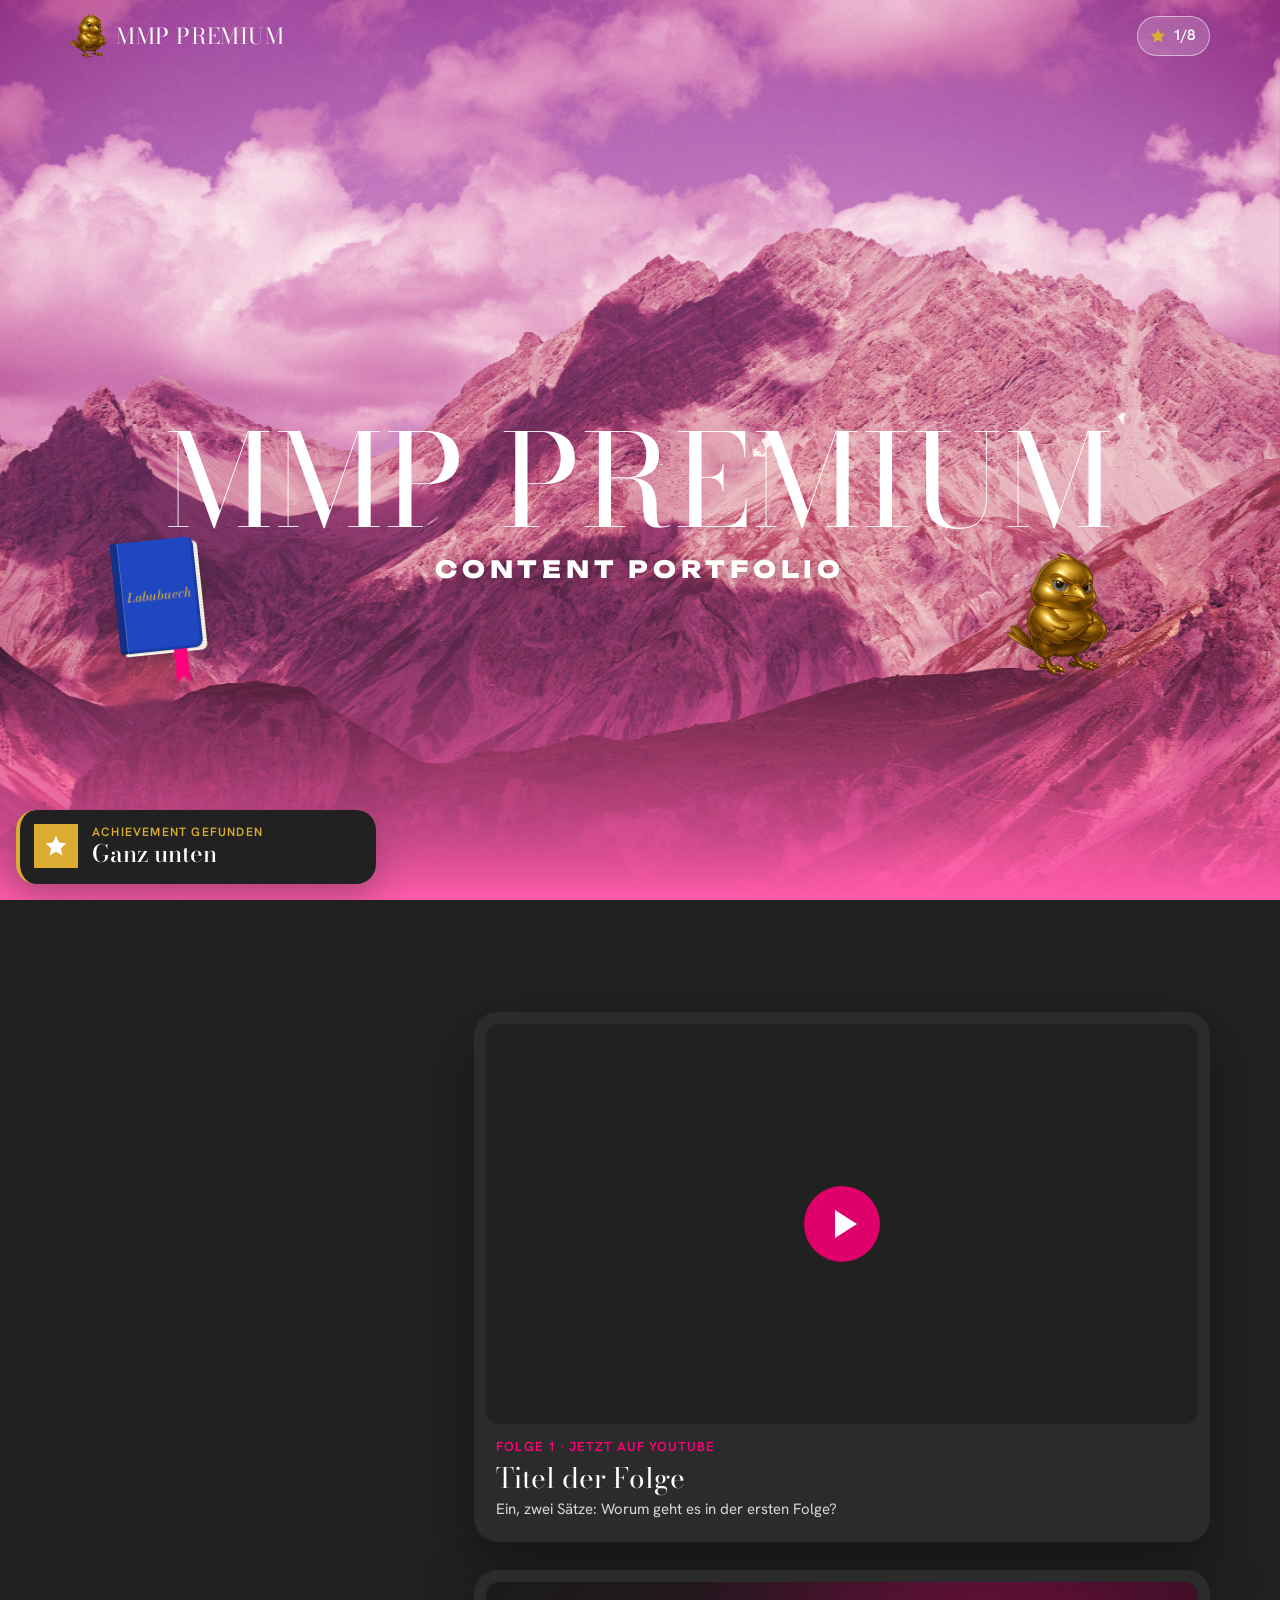
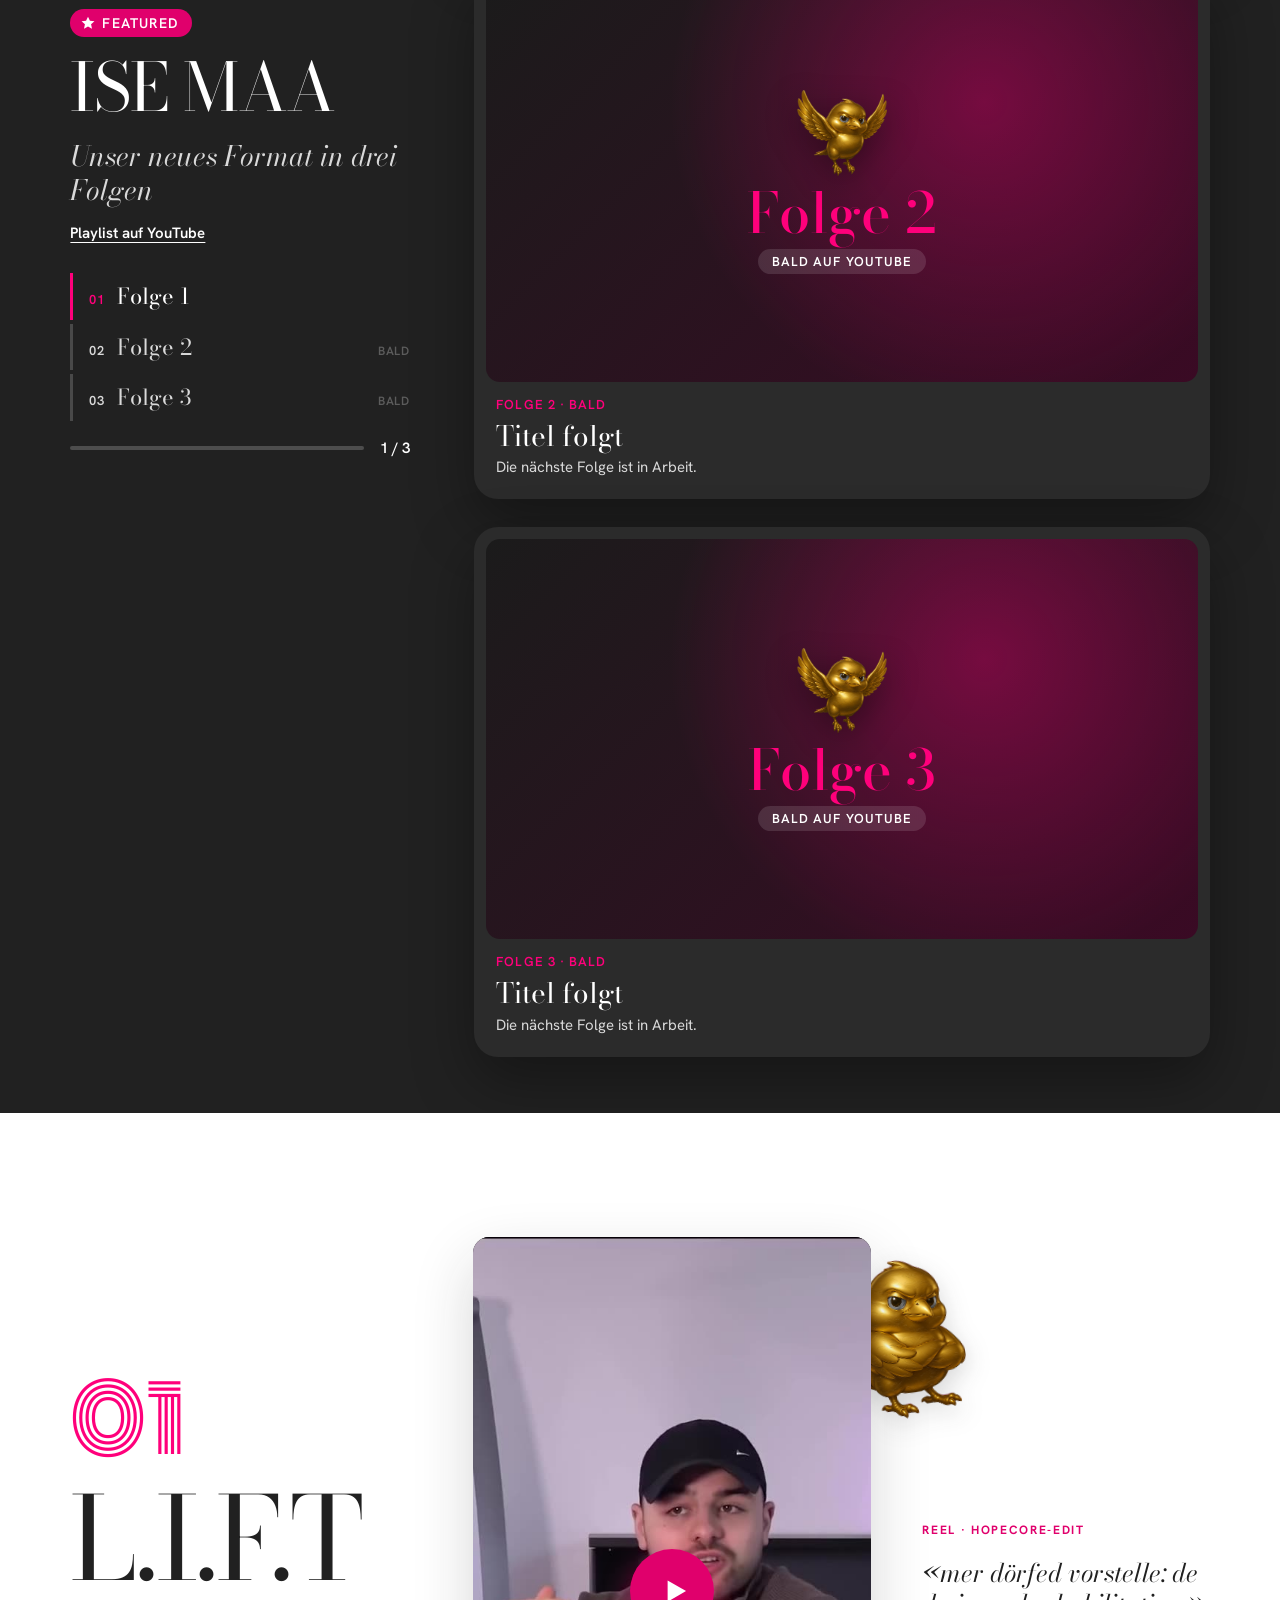
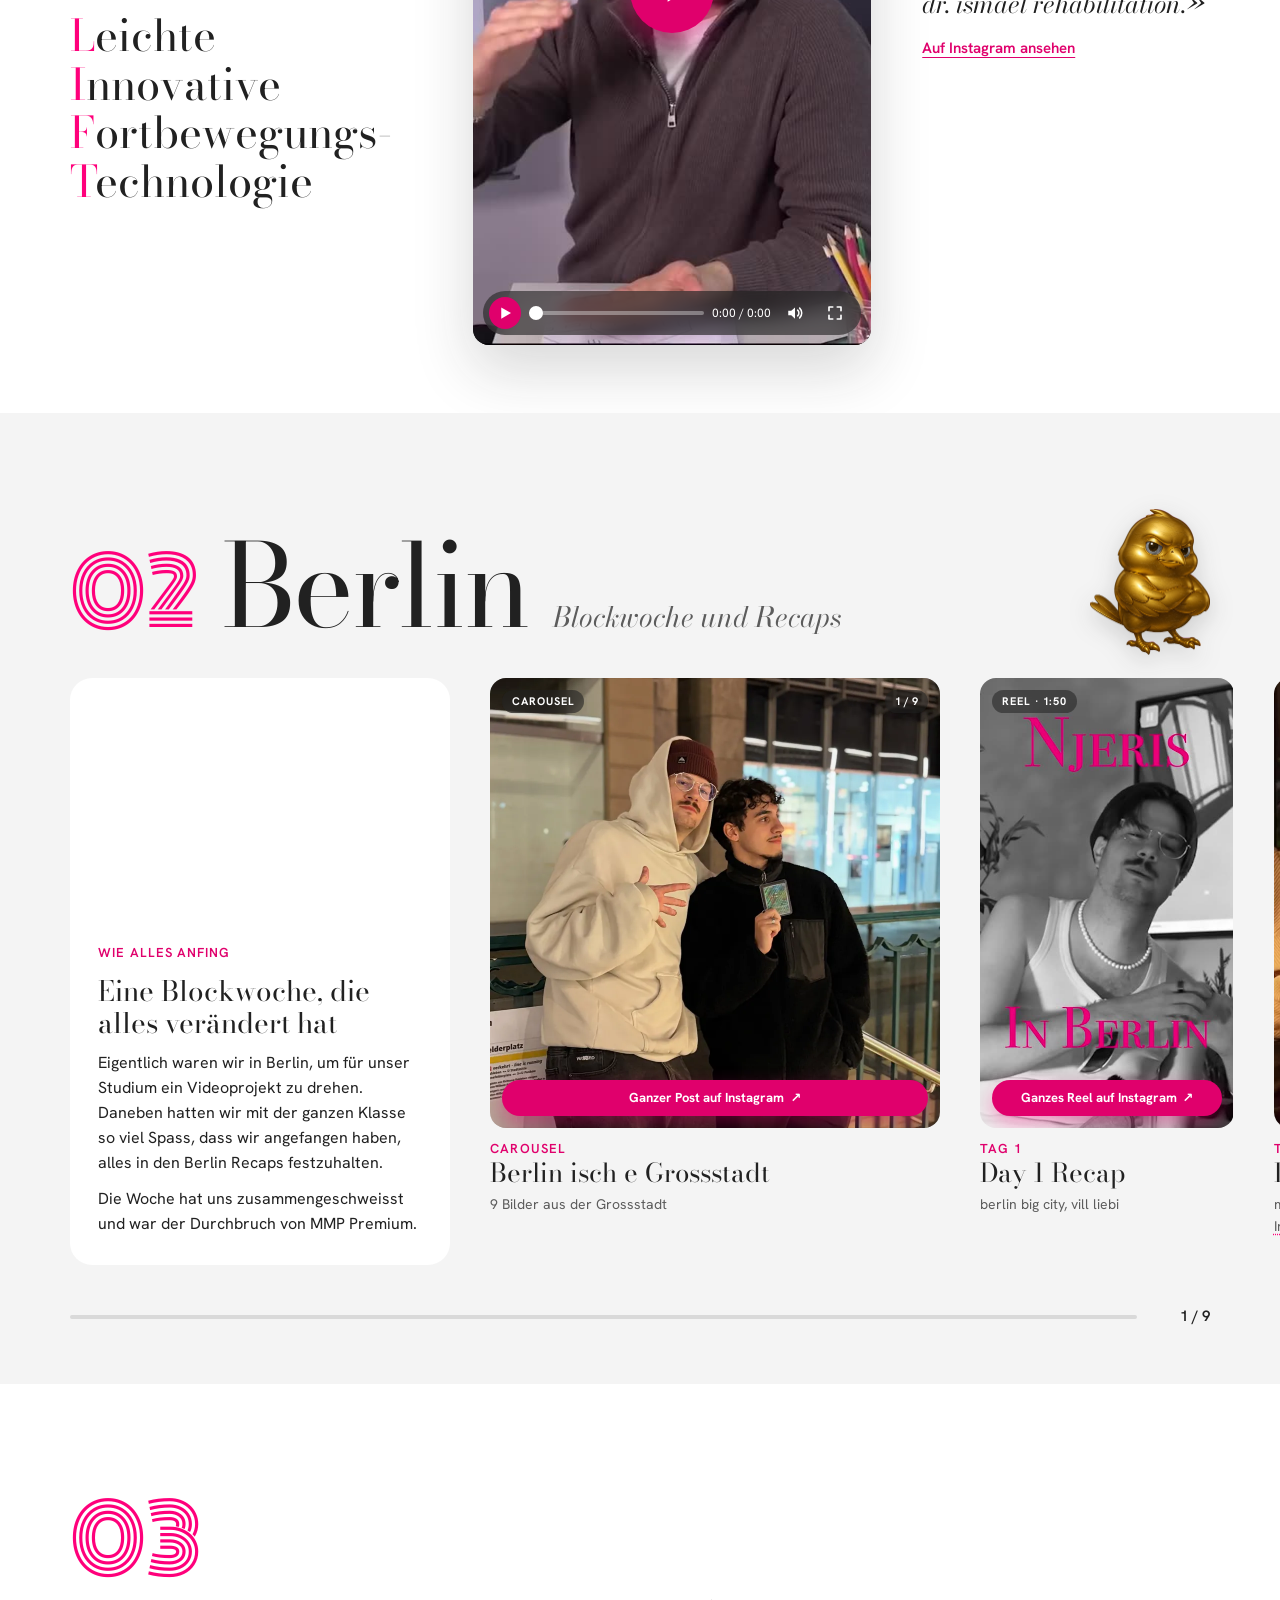
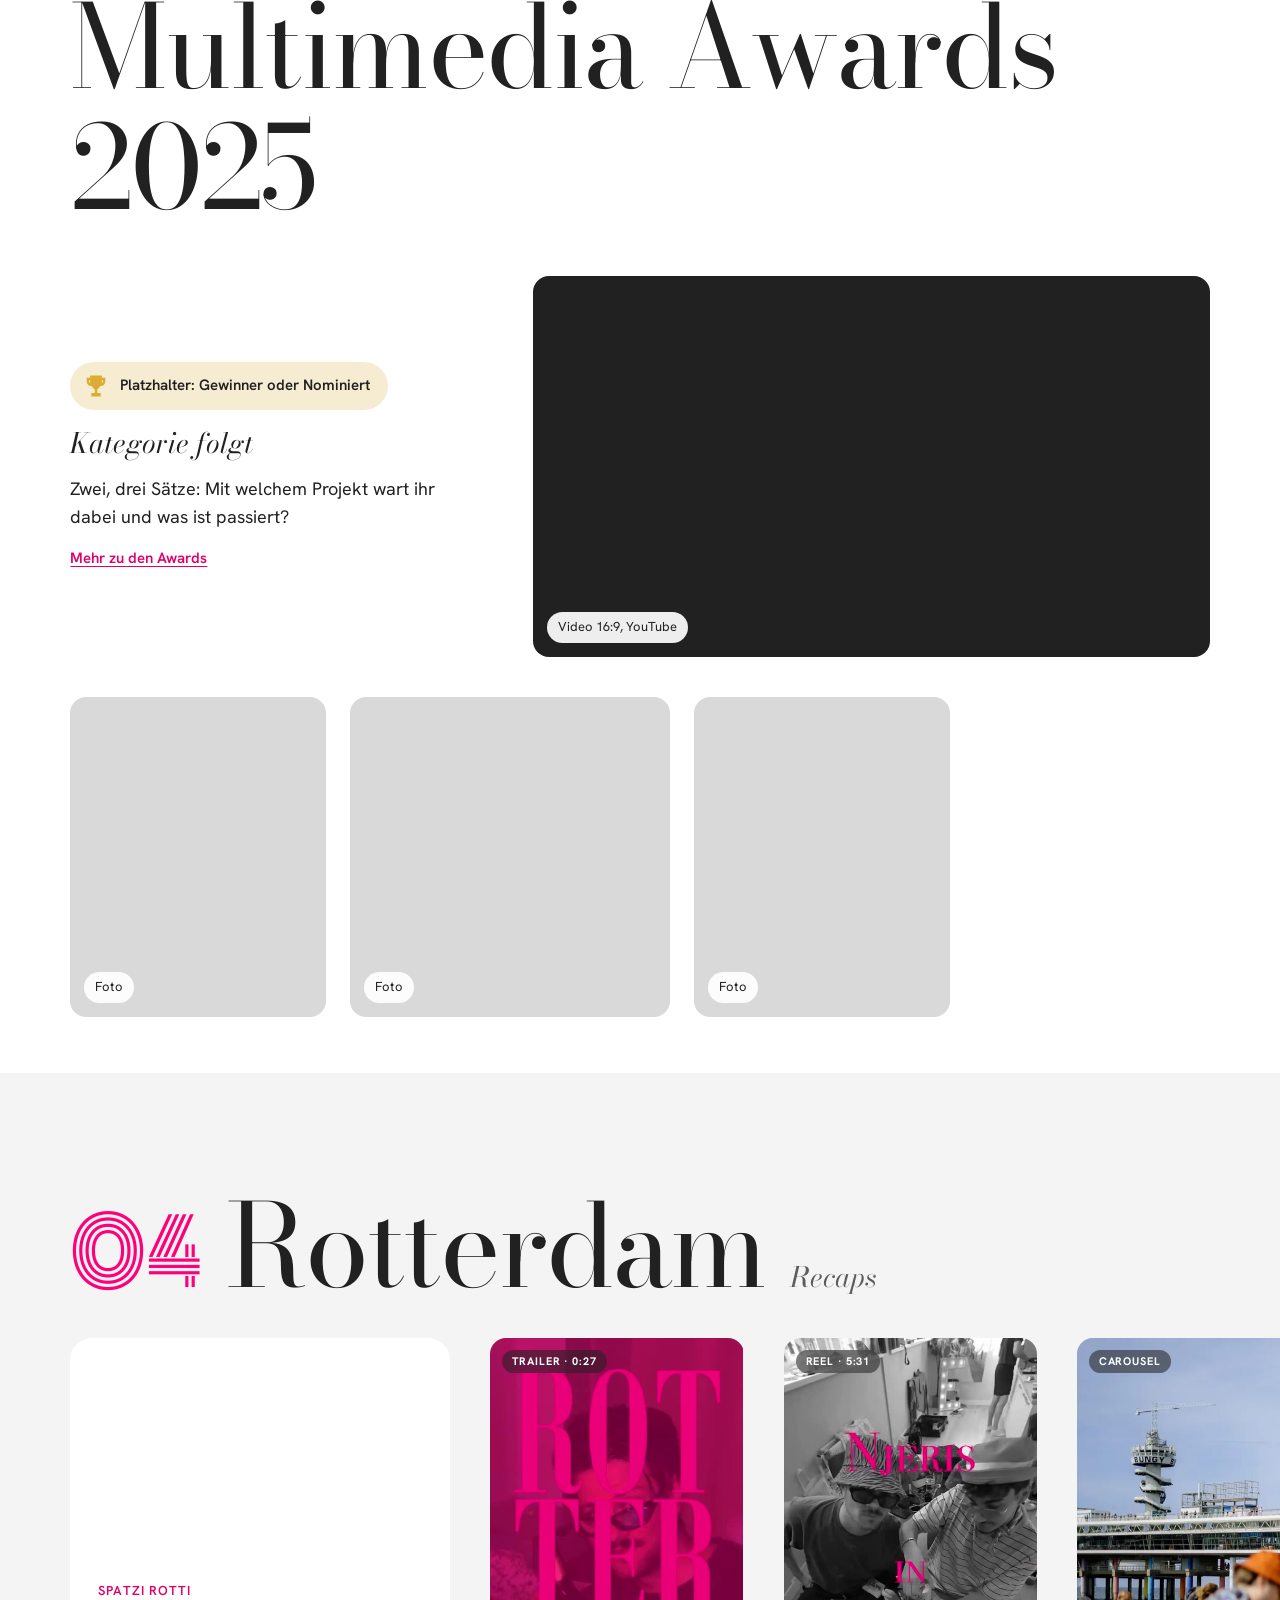
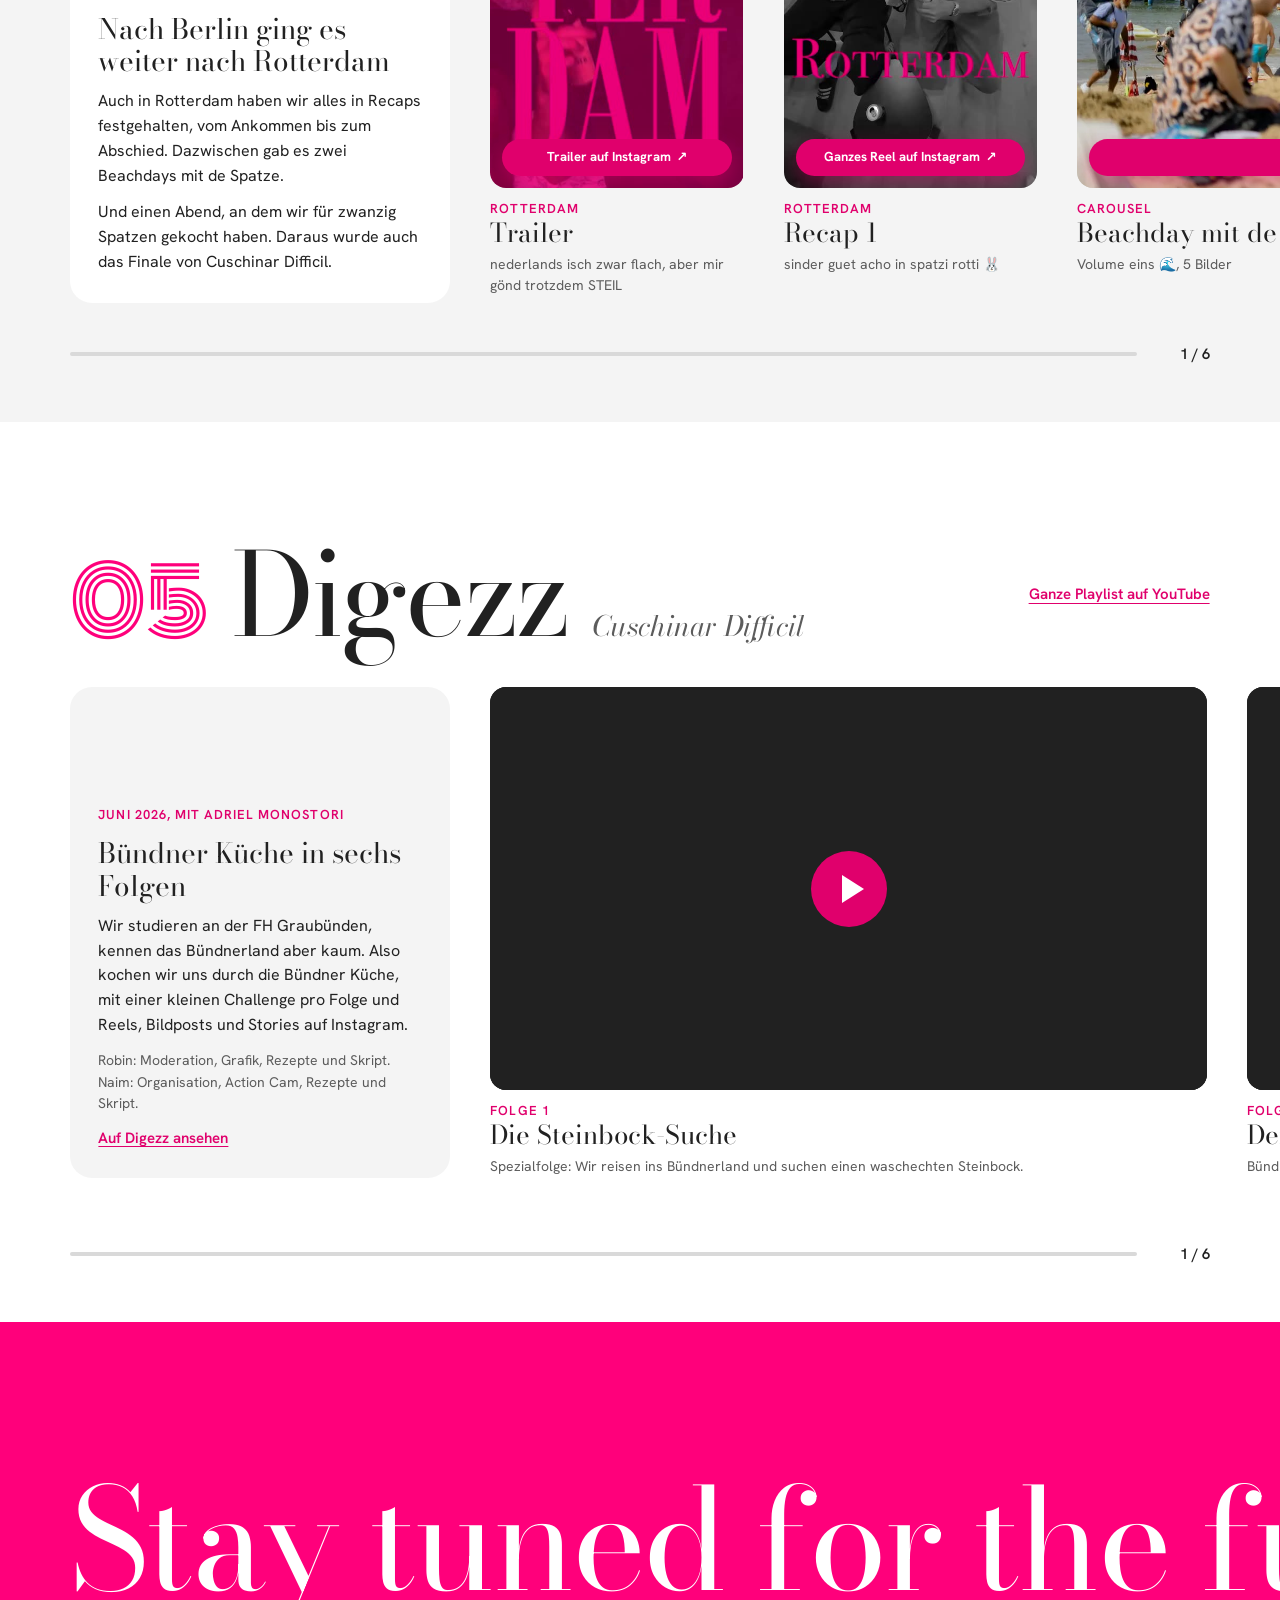
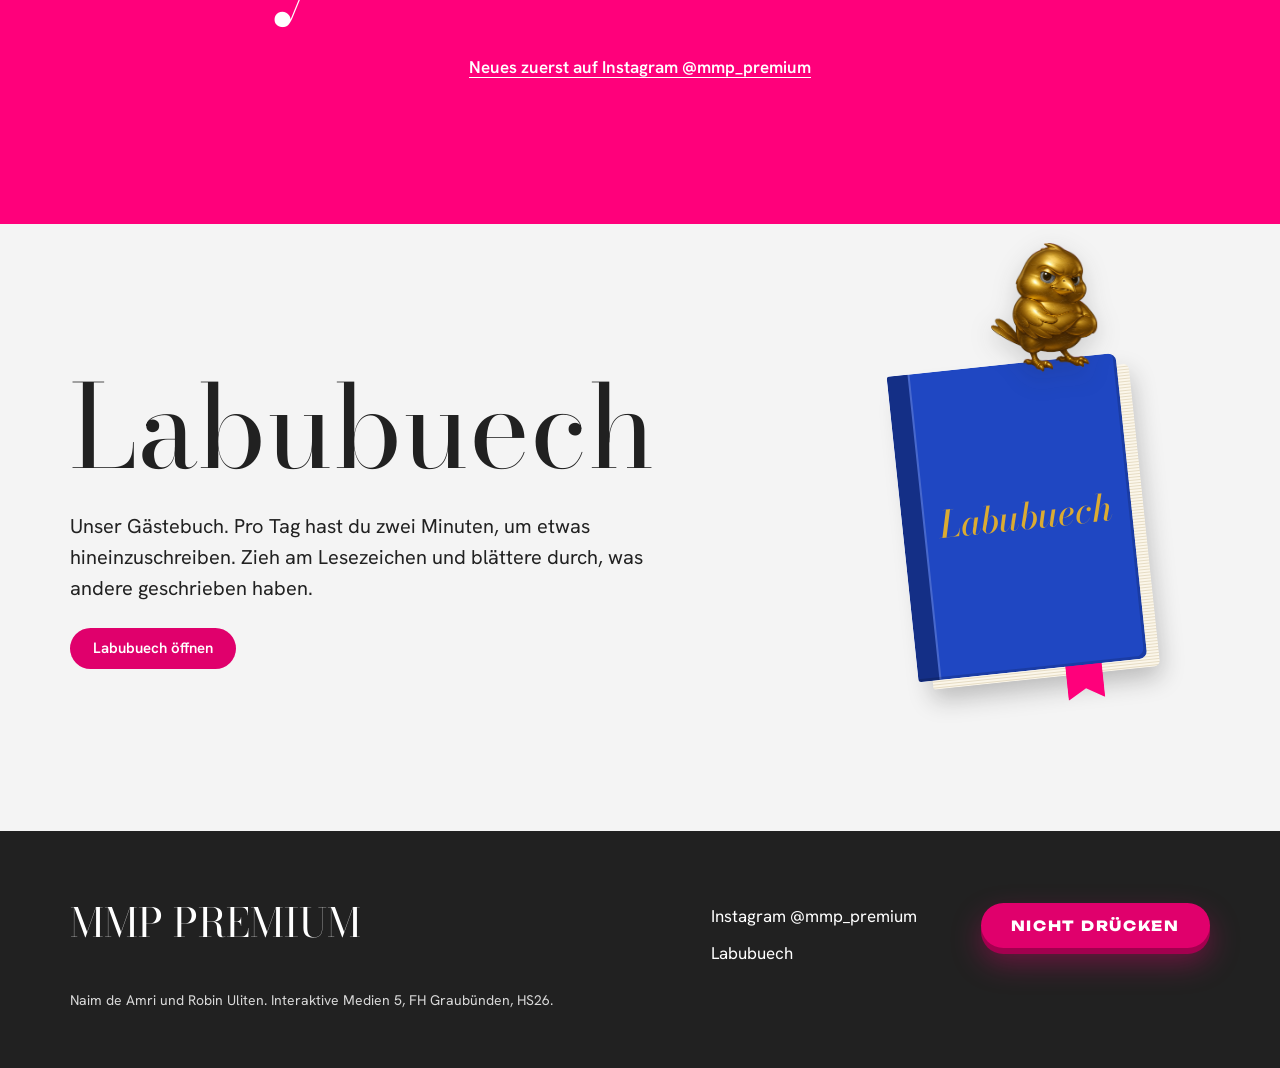
==== commit 7a87c54a: "sideways scroll bugfix" ====
--- a/index.html
+++ b/index.html
@@ -952,9 +952,7 @@
                   <span class="loop__badge">Trailer · 0:27</span>
                   <span class="loop__cta">Trailer auf Instagram</span>
                 </a>
-                <h3>
-                  <span class="post__num">Rotterdam</span> Trailer
-                </h3>
+                <h3><span class="post__num">Rotterdam</span> Trailer</h3>
                 <p class="post__meta">
                   nederlands isch zwar flach, aber mir gönd trotzdem STEIL
                 </p>
@@ -980,9 +978,7 @@
                   <span class="loop__badge">Reel · 5:31</span>
                   <span class="loop__cta">Ganzes Reel auf Instagram</span>
                 </a>
-                <h3>
-                  <span class="post__num">Rotterdam</span> Recap 1
-                </h3>
+                <h3><span class="post__num">Rotterdam</span> Recap 1</h3>
                 <p class="post__meta">sinder guet acho in spatzi rotti 🐰</p>
               </li>
               <li class="post">
@@ -1217,9 +1213,12 @@
                   >
                 </div>
                 <h3>
-                  <span class="post__num">Carousel</span> Für zwänzg Persone choche isch ja bubi eifach
+                  <span class="post__num">Carousel</span> Für zwänzg Persone
+                  choche isch ja bubi eifach
                 </h3>
-                <p class="post__meta">🙄 Danke für alli Spatzis, wo debi gsi sind! 8 Bilder</p>
+                <p class="post__meta">
+                  🙄 Danke für alli Spatzis, wo debi gsi sind! 8 Bilder
+                </p>
               </li>
               <li class="post post--bird">
                 <a
@@ -1252,9 +1251,7 @@
                   width="110"
                   height="134"
                 />
-                <h3>
-                  <span class="post__num">Rotterdam</span> Recap 2
-                </h3>
+                <h3><span class="post__num">Rotterdam</span> Recap 2</h3>
                 <p class="post__meta">DANKE EU FÜR DI GUETI ZIIT 🫶</p>
               </li>
             </ol>
--- a/style.css
+++ b/style.css
@@ -1016,6 +1016,12 @@
   outline-offset: 2px;
 }
 
+/* In der Nähe einer Galerie mit Seitwärts-Scrollen: keine "Zurück"-Wischgeste (script.js) */
+html.no-swipe-back,
+html.no-swipe-back body {
+  overscroll-behavior-x: none;
+}
+
 .carousel__track {
   display: flex;
   height: 100%;
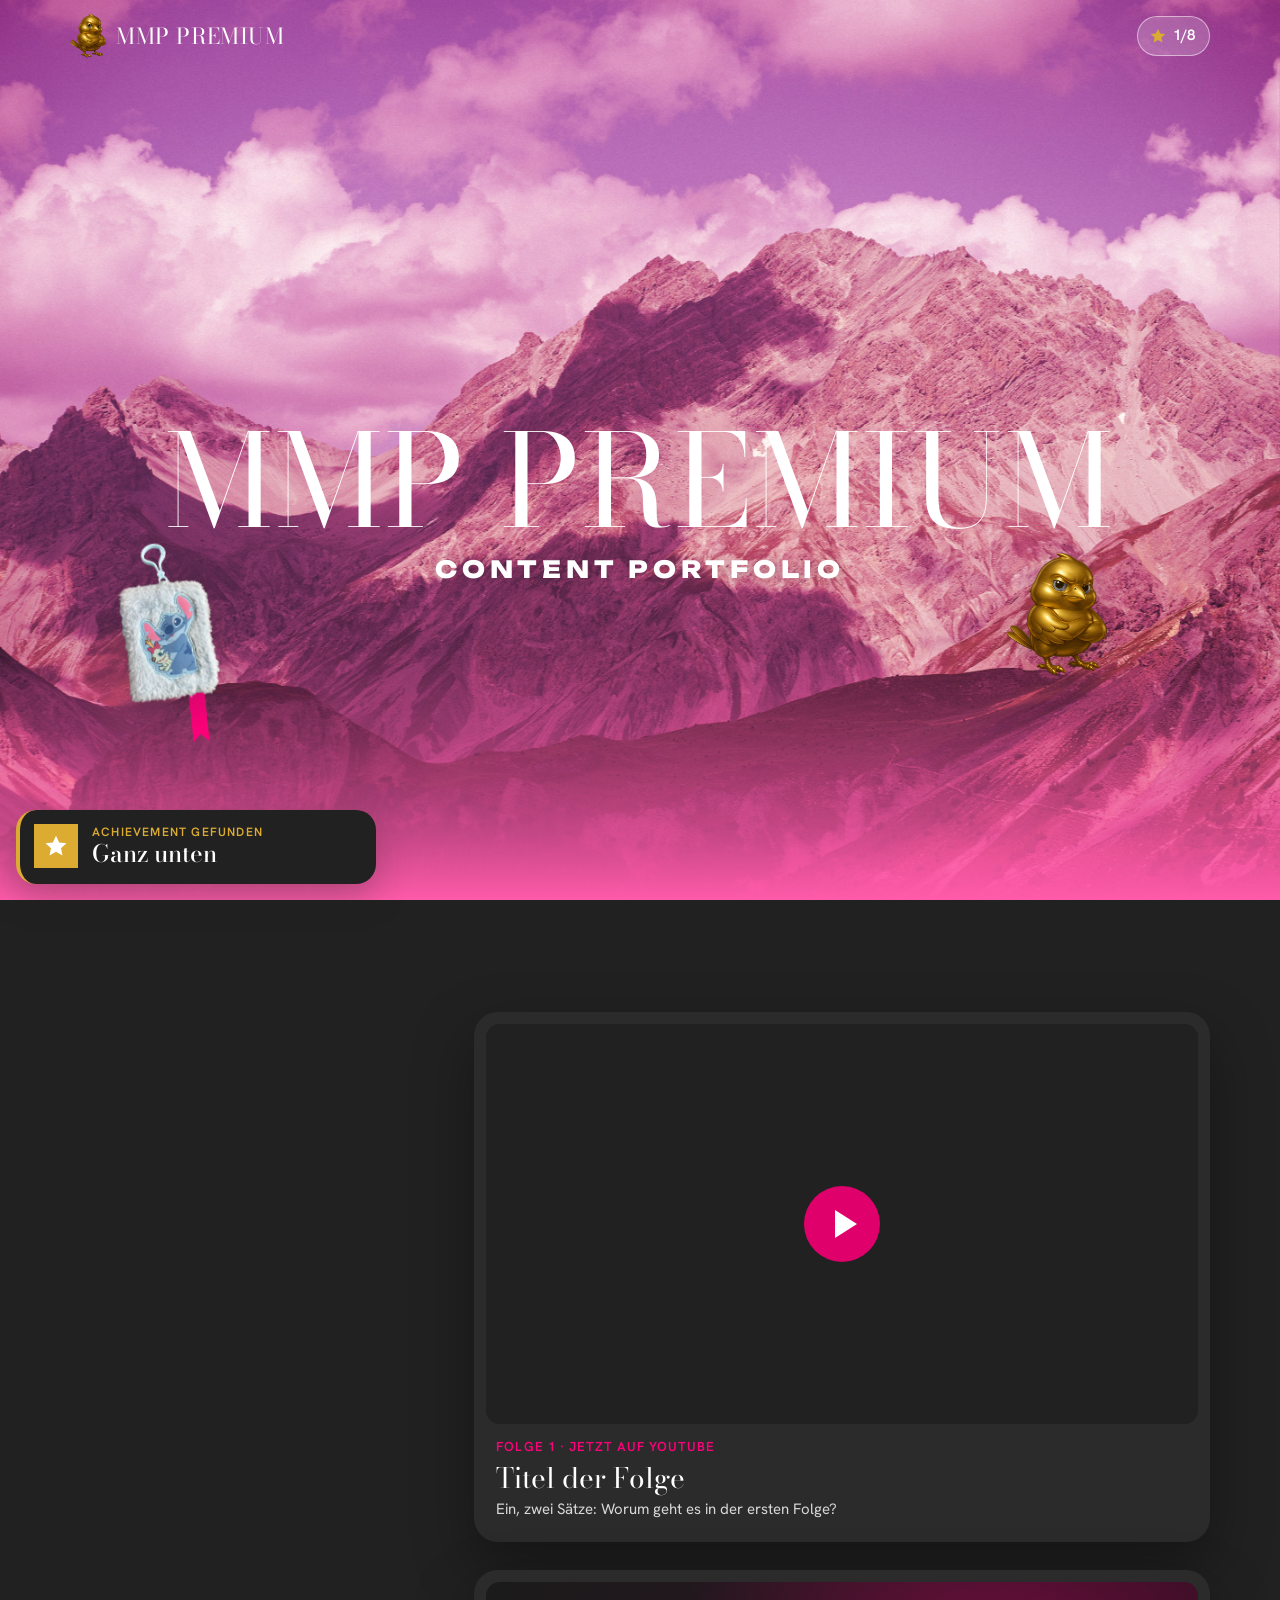
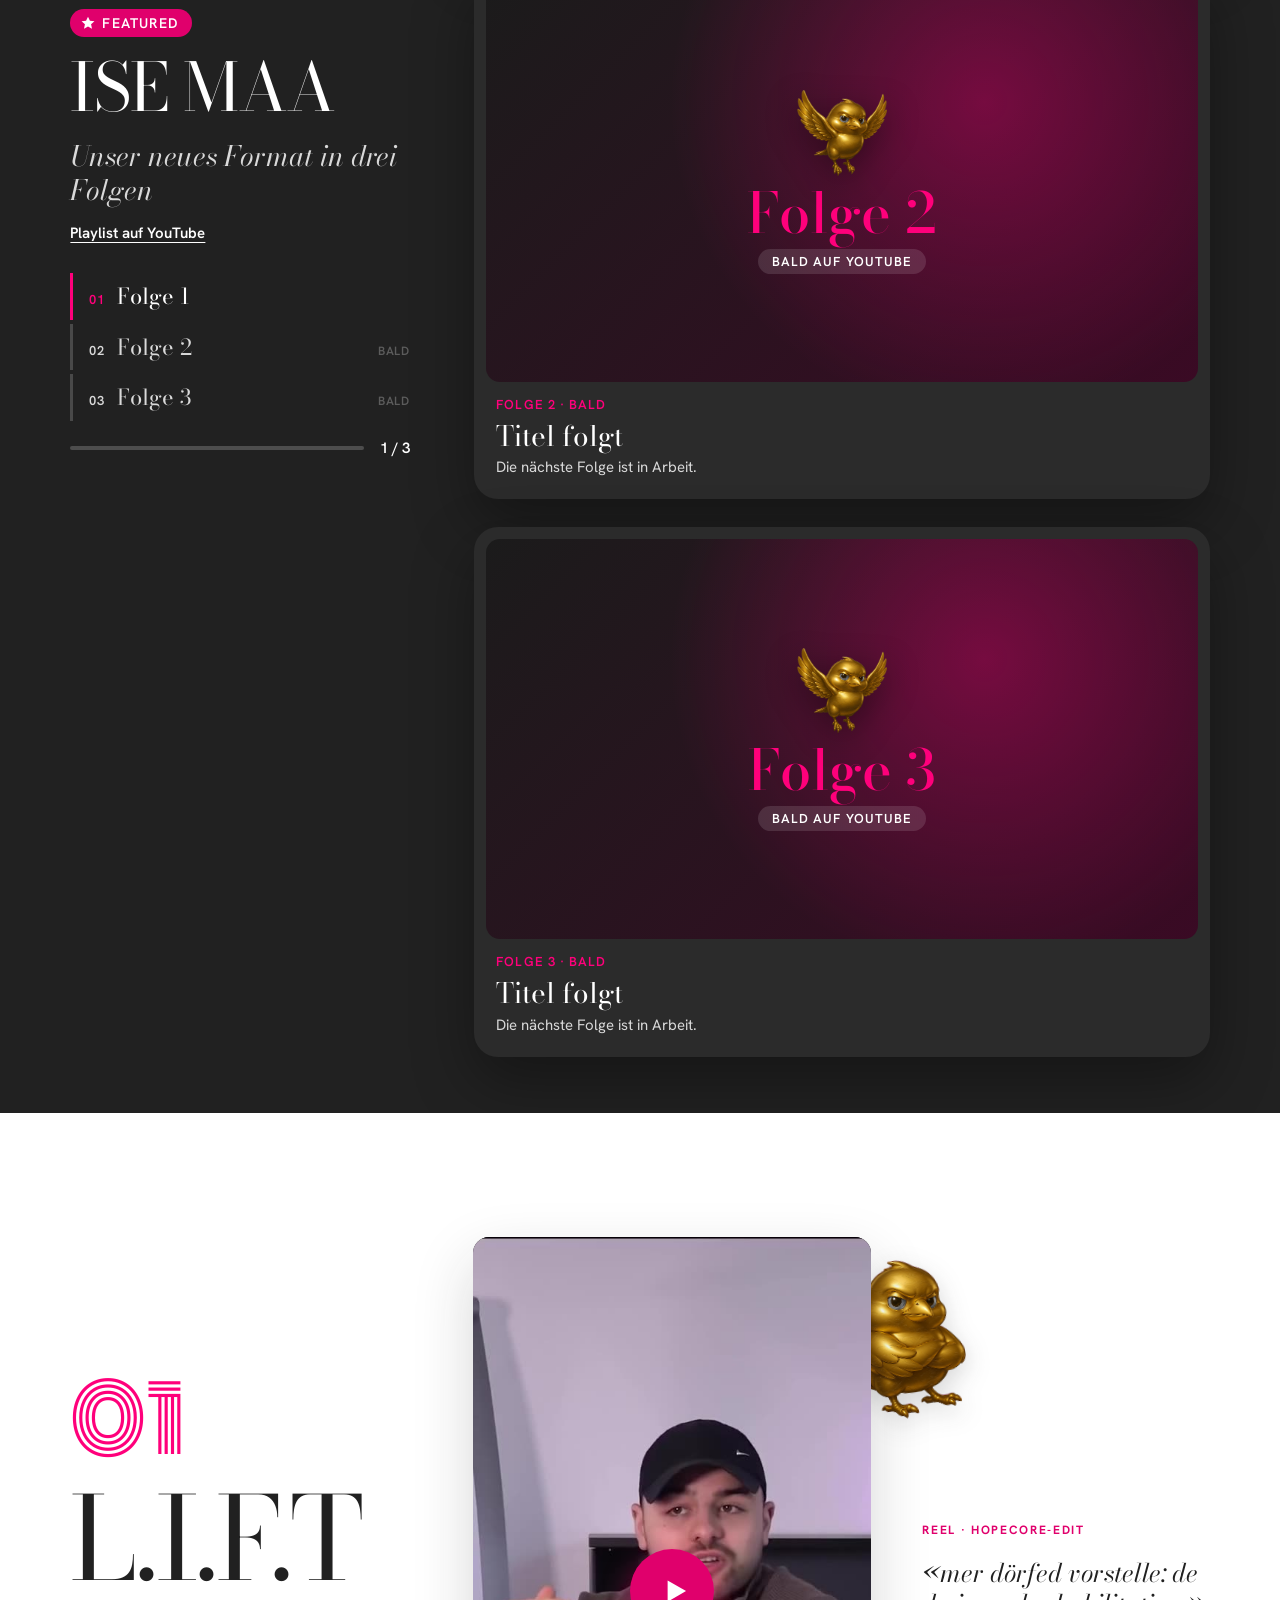
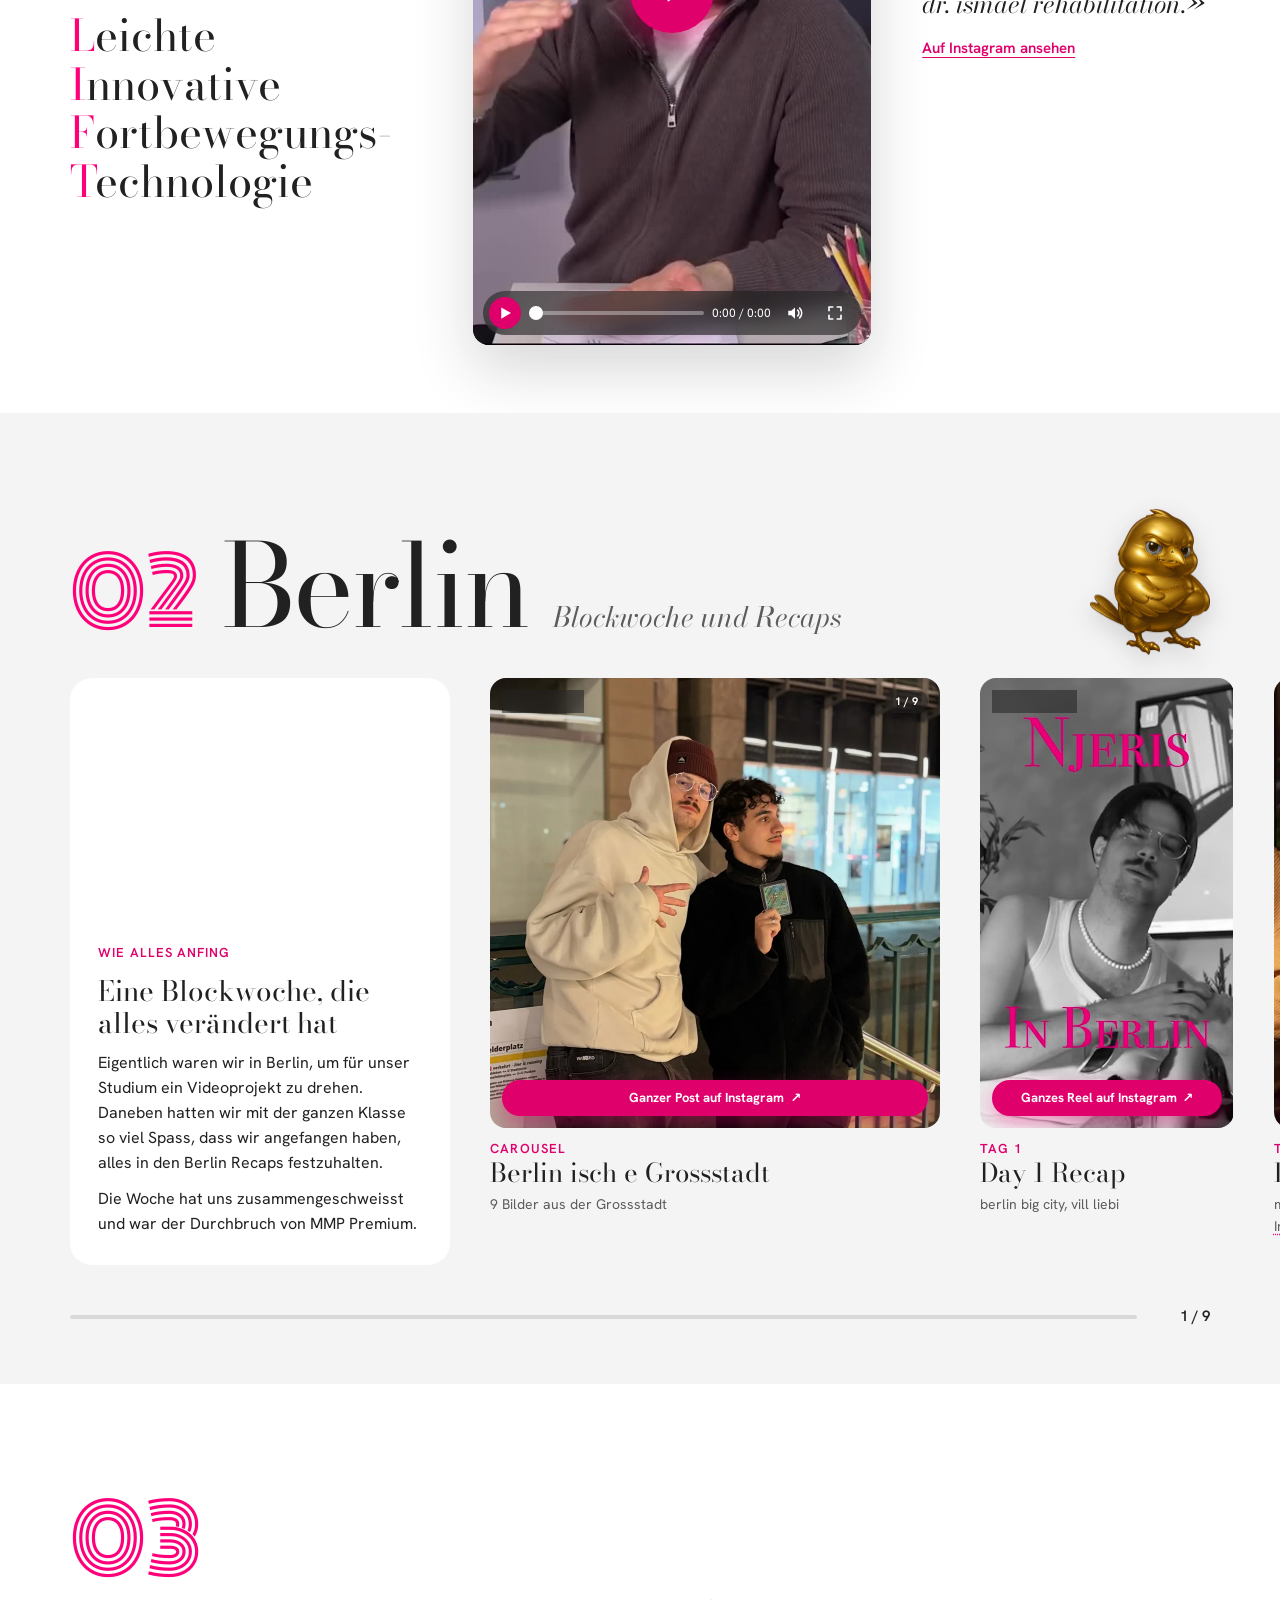
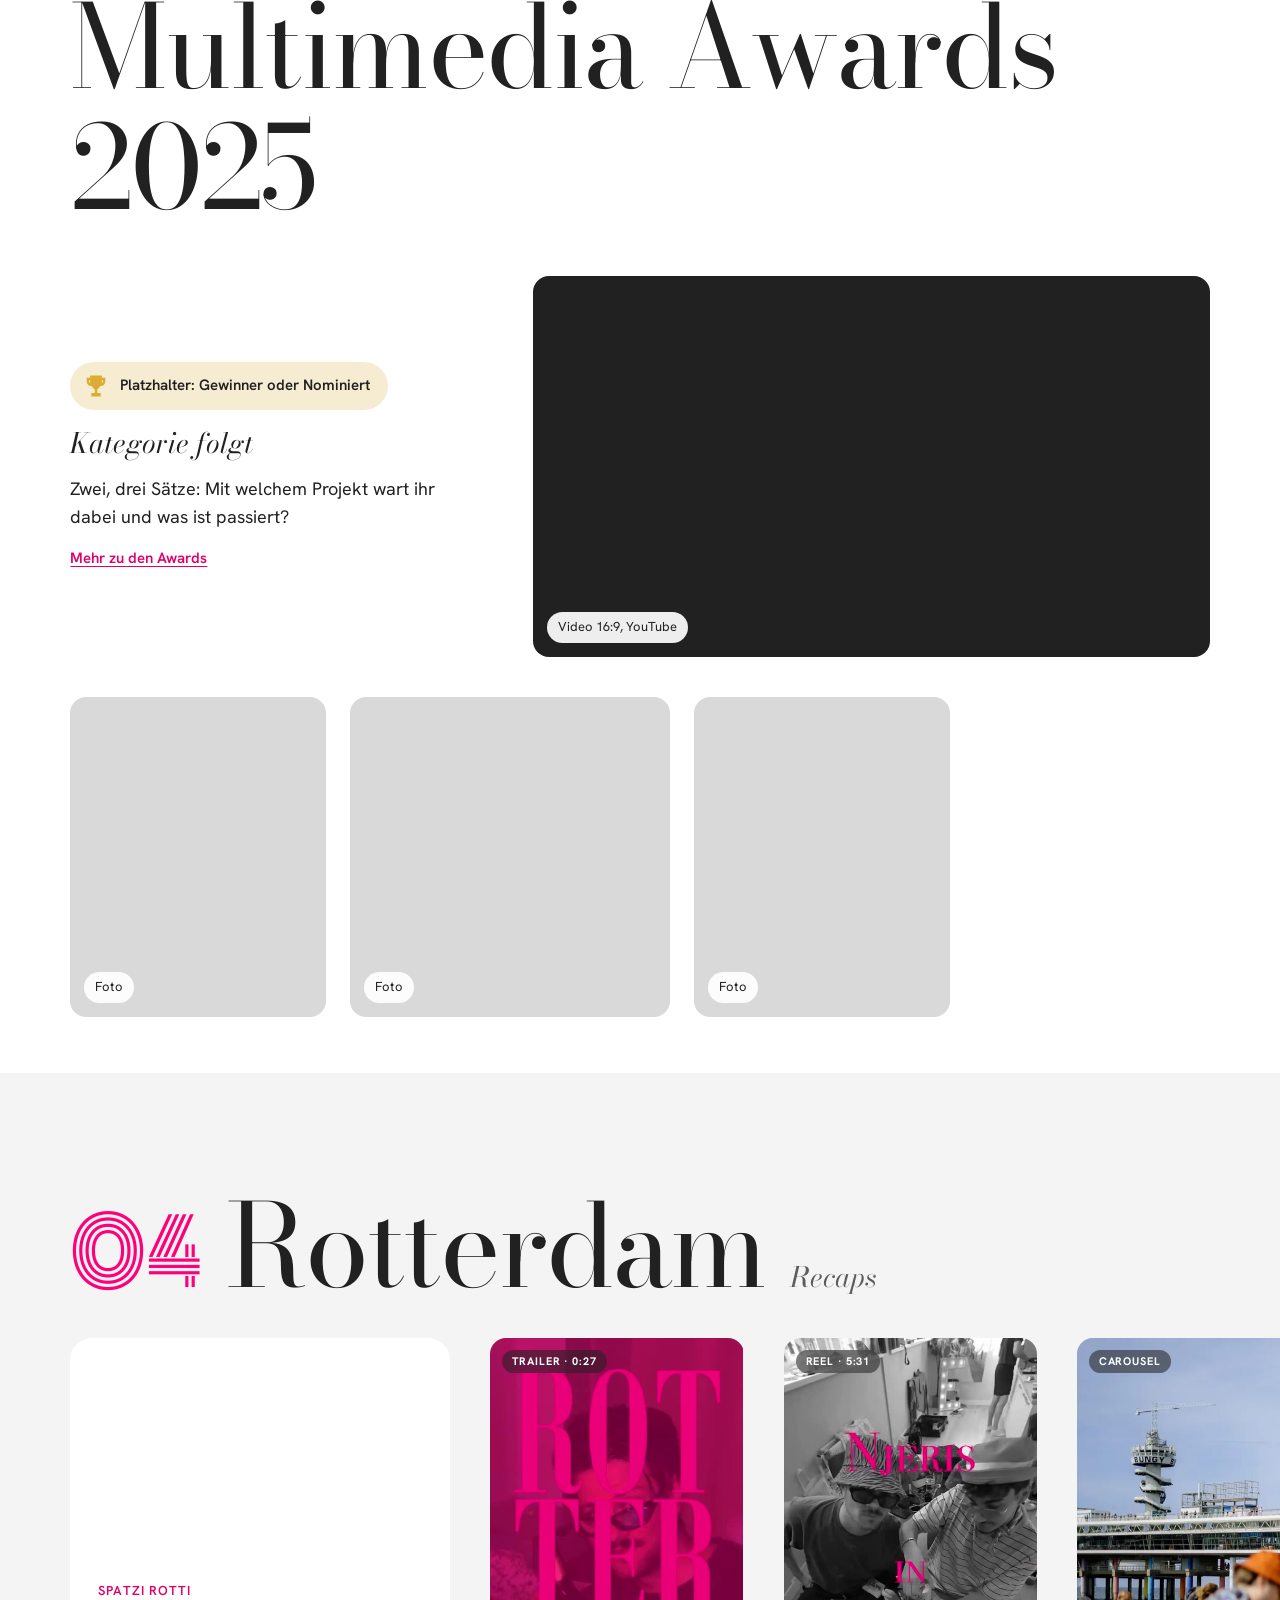
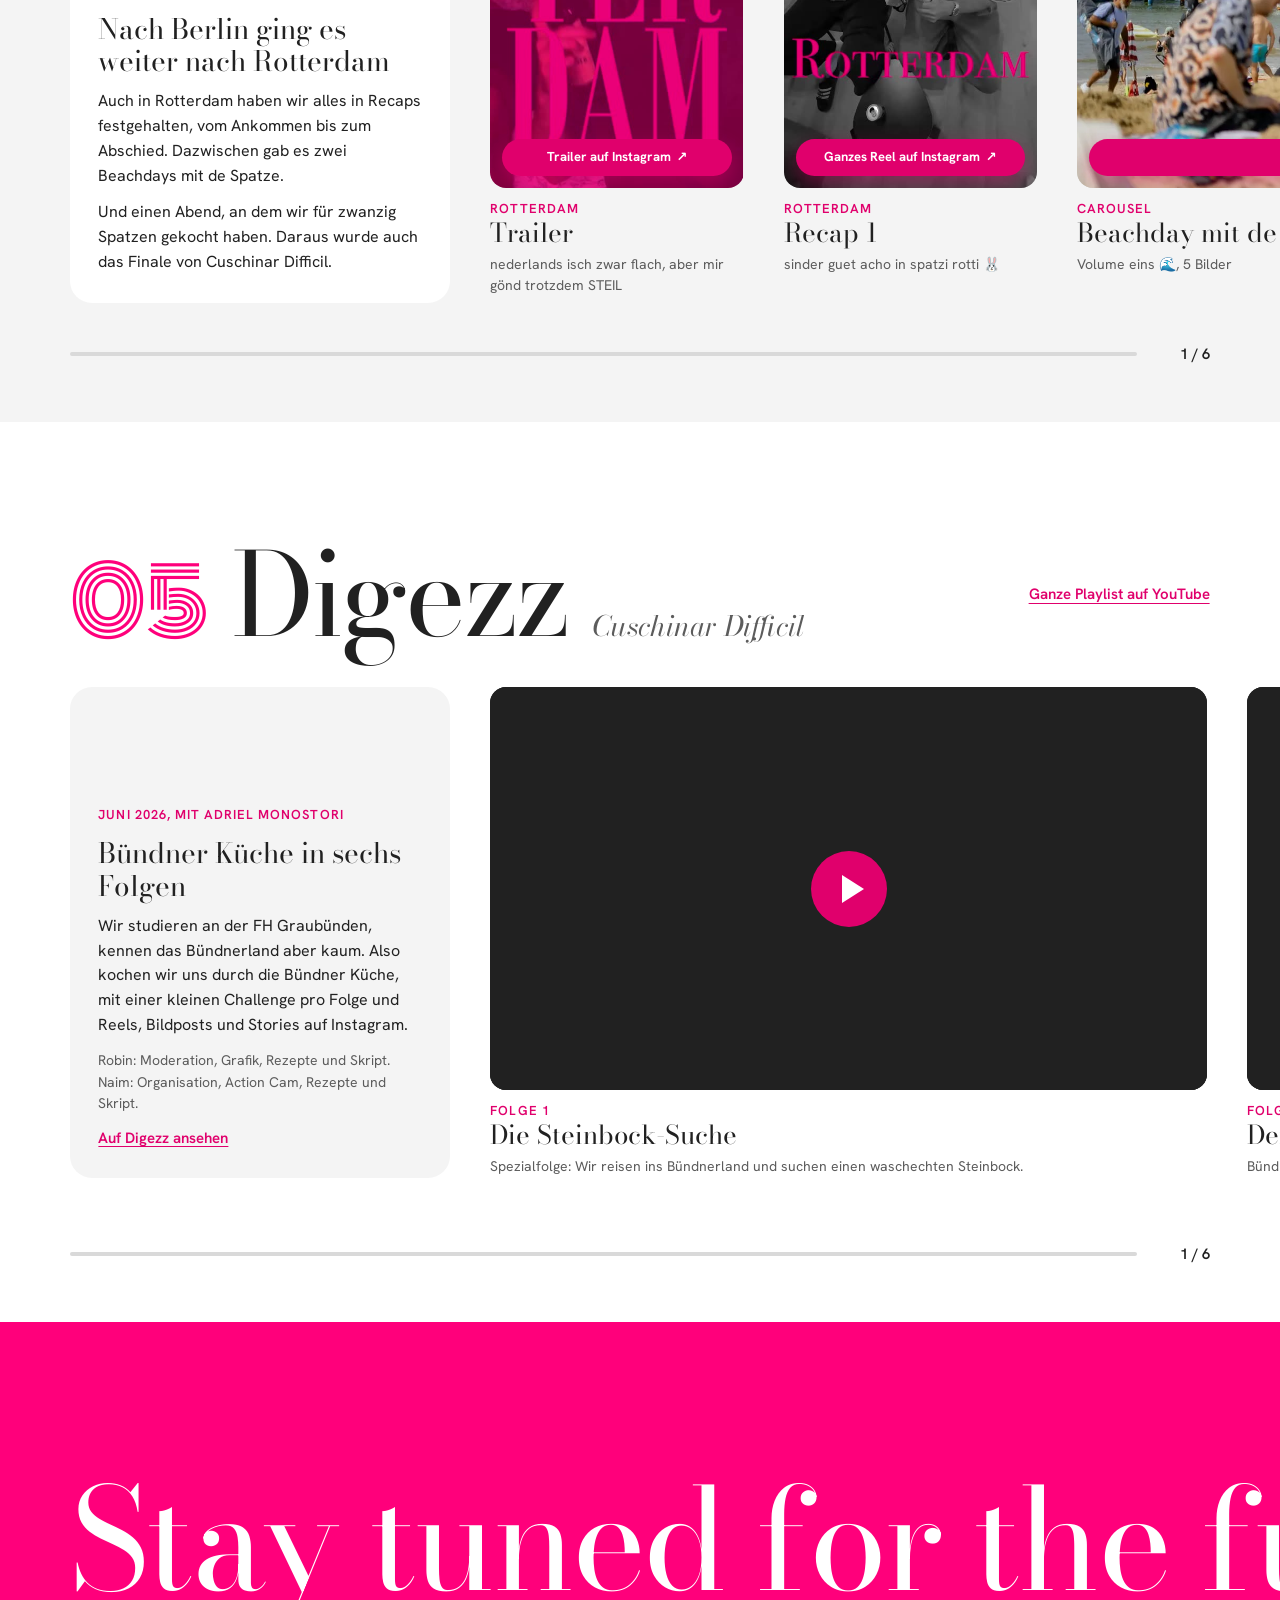
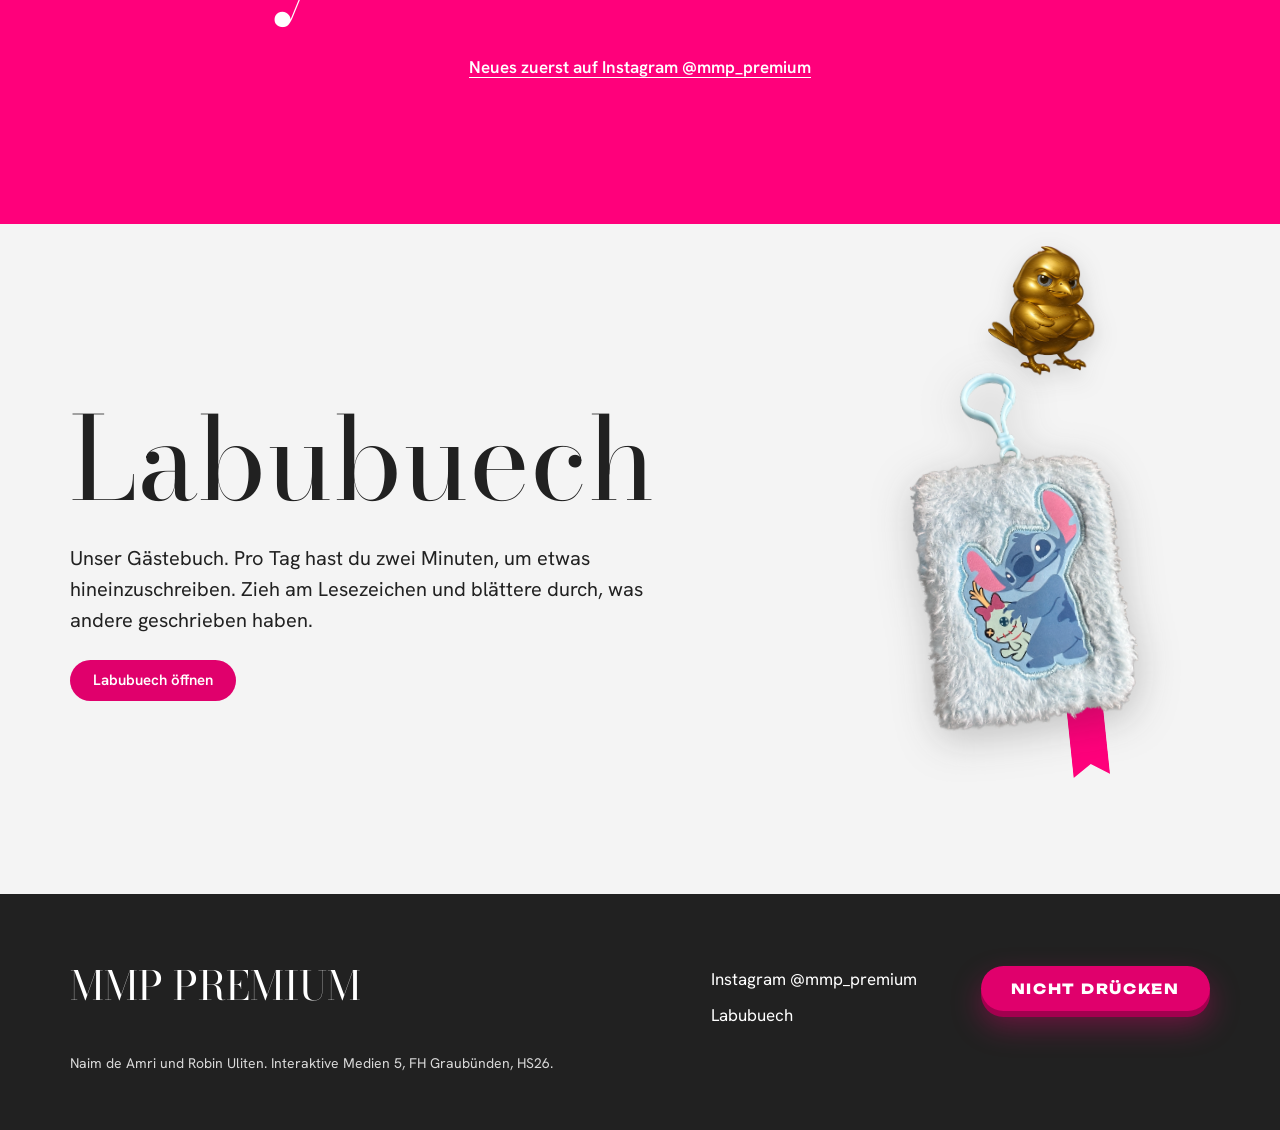
==== commit 86e451bc: "labubuech REAL they made the labubuech from rotti trip into a REAL THING!!!!!! DAMNNNN!!" ====
--- a/index.html
+++ b/index.html
@@ -61,11 +61,9 @@
         <h1 class="hero__title" id="hero-title">MMP PREMIUM</h1>
         <p class="hero__subtitle">Content Portfolio</p>
 
-        <!-- Labubuech: zugeklapptes Buch. Das Lesezeichen öffnet das Buch (Pop-up unten). -->
+        <!-- Labubuech: zugeklappt -->
         <div class="book book--hero" data-book>
-          <div class="book__cover" aria-hidden="true">
-            <span class="book__title">Labubuech</span>
-          </div>
+          <img class="book__image" src="img/labubuech_1_front.webp" alt="Labubuech" />
           <button
             class="book__ribbon"
             type="button"
@@ -952,7 +950,9 @@
                   <span class="loop__badge">Trailer · 0:27</span>
                   <span class="loop__cta">Trailer auf Instagram</span>
                 </a>
-                <h3><span class="post__num">Rotterdam</span> Trailer</h3>
+                <h3>
+                  <span class="post__num">Rotterdam</span> Trailer
+                </h3>
                 <p class="post__meta">
                   nederlands isch zwar flach, aber mir gönd trotzdem STEIL
                 </p>
@@ -978,7 +978,9 @@
                   <span class="loop__badge">Reel · 5:31</span>
                   <span class="loop__cta">Ganzes Reel auf Instagram</span>
                 </a>
-                <h3><span class="post__num">Rotterdam</span> Recap 1</h3>
+                <h3>
+                  <span class="post__num">Rotterdam</span> Recap 1
+                </h3>
                 <p class="post__meta">sinder guet acho in spatzi rotti 🐰</p>
               </li>
               <li class="post">
@@ -1213,12 +1215,9 @@
                   >
                 </div>
                 <h3>
-                  <span class="post__num">Carousel</span> Für zwänzg Persone
-                  choche isch ja bubi eifach
-                </h3>
-                <p class="post__meta">
-                  🙄 Danke für alli Spatzis, wo debi gsi sind! 8 Bilder
-                </p>
+                  <span class="post__num">Carousel</span> Für zwänzg Persone choche isch ja bubi eifach
+                </h3>
+                <p class="post__meta">🙄 Danke für alli Spatzis, wo debi gsi sind! 8 Bilder</p>
               </li>
               <li class="post post--bird">
                 <a
@@ -1251,7 +1250,9 @@
                   width="110"
                   height="134"
                 />
-                <h3><span class="post__num">Rotterdam</span> Recap 2</h3>
+                <h3>
+                  <span class="post__num">Rotterdam</span> Recap 2
+                </h3>
                 <p class="post__meta">DANKE EU FÜR DI GUETI ZIIT 🫶</p>
               </li>
             </ol>
@@ -1536,9 +1537,7 @@
             width="110"
             height="134"
           />
-          <div class="book__cover" aria-hidden="true">
-            <span class="book__title">Labubuech</span>
-          </div>
+          <img class="book__image" src="img/labubuech_1_front.webp" alt="Labubuech" />
           <button
             class="book__ribbon"
             type="button"
--- a/style.css
+++ b/style.css
@@ -1016,12 +1016,6 @@
   outline-offset: 2px;
 }
 
-/* In der Nähe einer Galerie mit Seitwärts-Scrollen: keine "Zurück"-Wischgeste (script.js) */
-html.no-swipe-back,
-html.no-swipe-back body {
-  overscroll-behavior-x: none;
-}
-
 .carousel__track {
   display: flex;
   height: 100%;
@@ -1599,60 +1593,29 @@
 
 /* ---------- Labubuech: zugeklapptes Buch ---------- */
 
-:root {
-  --book-blue: #1f47c2;
-  --book-blue-dark: #142f86;
-  --book-paper: #fbf6ea;
-}
-
 .book {
   position: absolute;
   width: var(--book-w, 80px);
-  aspect-ratio: 3 / 4;
+  /* The aspect ratio is now determined naturally by your image, 
+     but we can keep rotate to give it the tilted look */
   rotate: -6deg;
-}
-/* Seitenblock, schaut rechts und unten etwas hervor */
-.book::before {
-  content: "";
-  position: absolute;
-  inset: 4% -5% -3% 6%;
-  border-radius: 2px 6px 6px 2px;
-  background: repeating-linear-gradient(
-      to bottom,
-      var(--book-paper) 0 2px,
-      #e6dcc4 2px 3px
-    ),
-    var(--book-paper);
-  box-shadow: 0 10px 24px rgba(33, 33, 33, 0.28);
-}
-.book__cover {
-  position: absolute;
-  inset: 0;
-  z-index: 2;
-  display: grid;
-  place-items: center;
-  border-radius: 3px 8px 8px 3px;
-  background: linear-gradient(
-      90deg,
-      var(--book-blue-dark) 0 9%,
-      rgba(255, 255, 255, 0.18) 9% 10%,
-      transparent 10%
-    ),
-    var(--book-blue);
-  box-shadow: inset -3px -3px 0 rgba(0, 0, 0, 0.15);
   cursor: pointer;
 }
-.book__title {
-  padding-left: 8%;
-  color: var(--gold);
-  font: italic 500 calc(var(--book-w, 80px) * 0.16) / 1 var(--font-display);
-}
+
+.book__image {
+  display: block;
+  width: 100%;
+  height: auto;
+  /* Optional: Adds a soft shadow behind your image */
+  filter: drop-shadow(0 10px 20px rgba(33, 33, 33, 0.25));
+}
+
 /* Lesezeichen: hängt unten raus, ist der Knopf zum Öffnen */
 .book__ribbon {
   position: absolute;
-  z-index: 1;
+  z-index: -1; /* Goes BEHIND the book image so it hangs out the bottom */
   left: 64%;
-  top: 86%;
+  top: 90%; /* Adjust this if the ribbon hangs too low/high relative to your image */
   width: calc(var(--book-w, 80px) * 0.16);
   min-width: 12px;
   height: calc(14% + 34px);
@@ -1665,6 +1628,7 @@
   transition: height 0.2s, background-color 0.2s;
   animation: ribbon-sway 3.2s ease-in-out infinite;
 }
+
 /* grössere Klickfläche als das schmale Band */
 .book__ribbon::before {
   content: "";
@@ -1708,7 +1672,7 @@
 }
 
 .book--hero {
-  --book-w: clamp(64px, 6.5vw, 96px);
+  --book-w: clamp(80px, 8vw, 120px); /* Slightly wider to accommodate an image */
   left: 9%;
   top: 60%;
   z-index: 2;
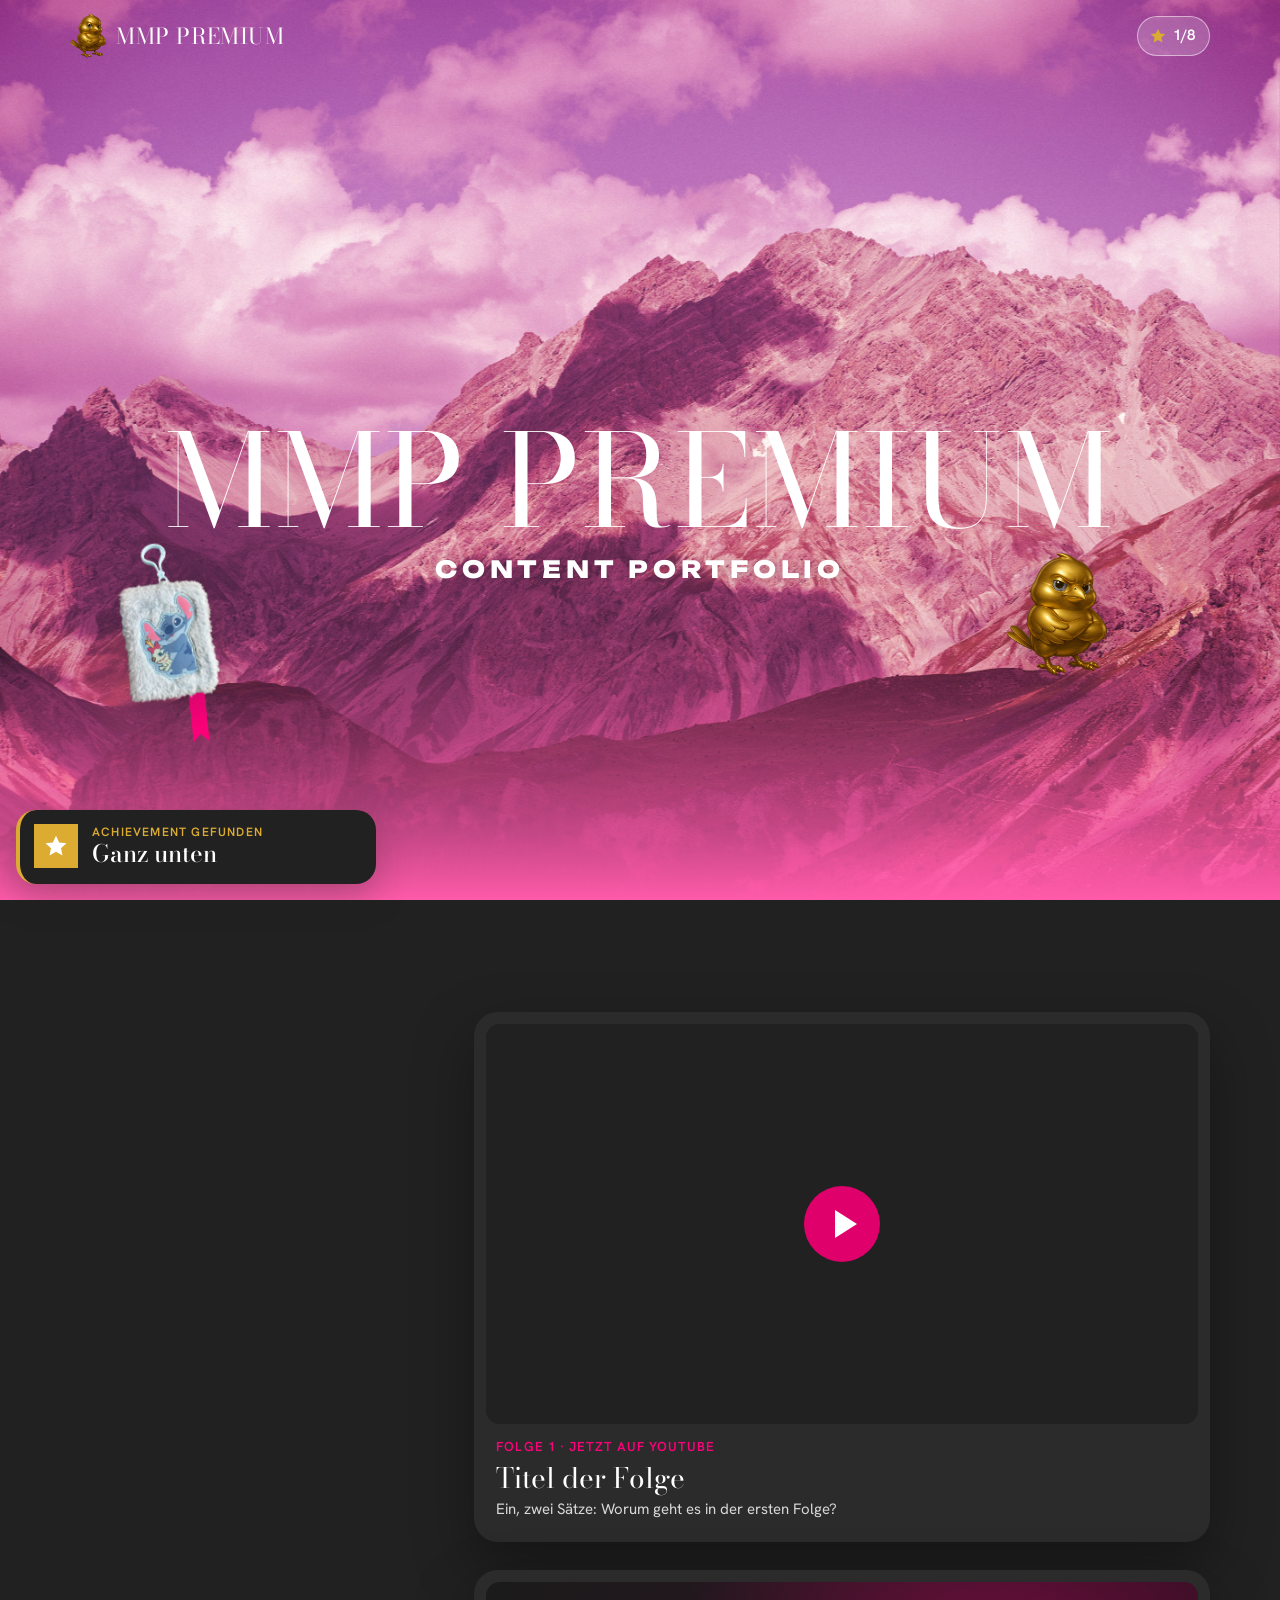
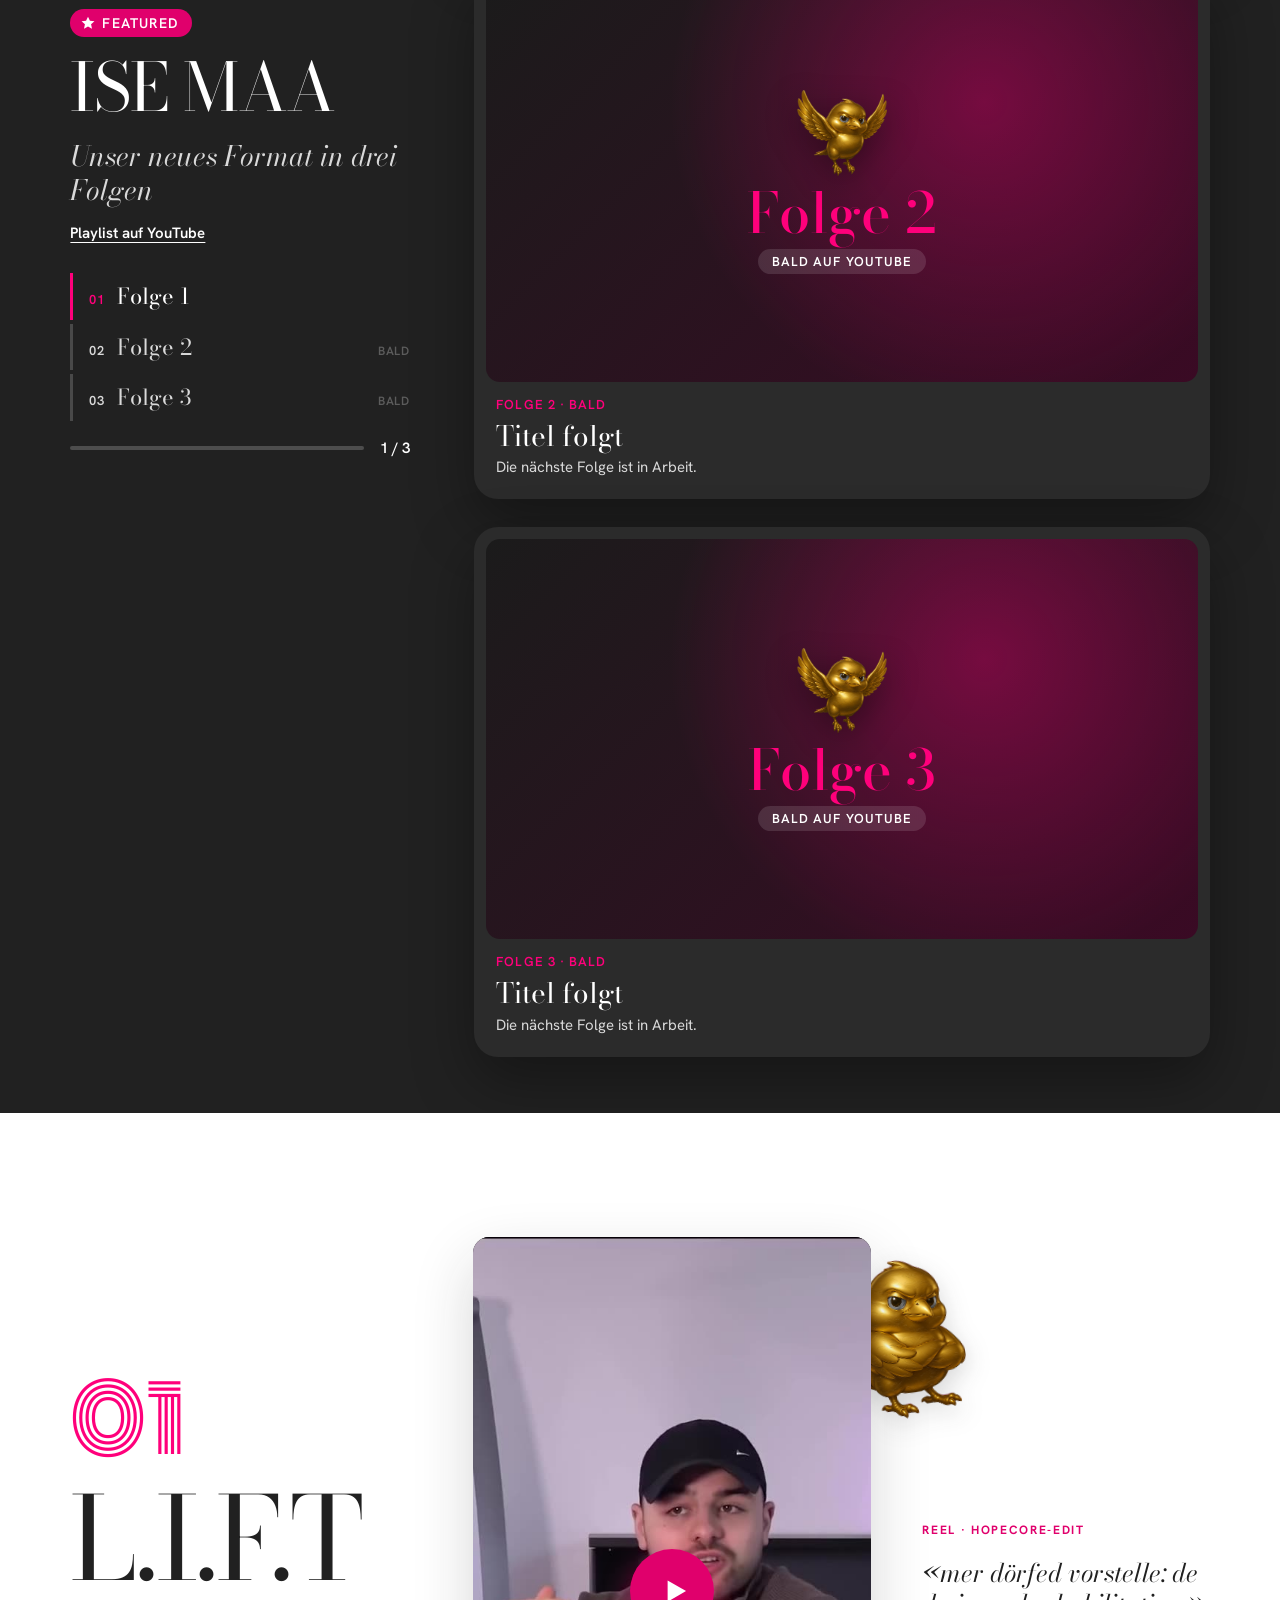
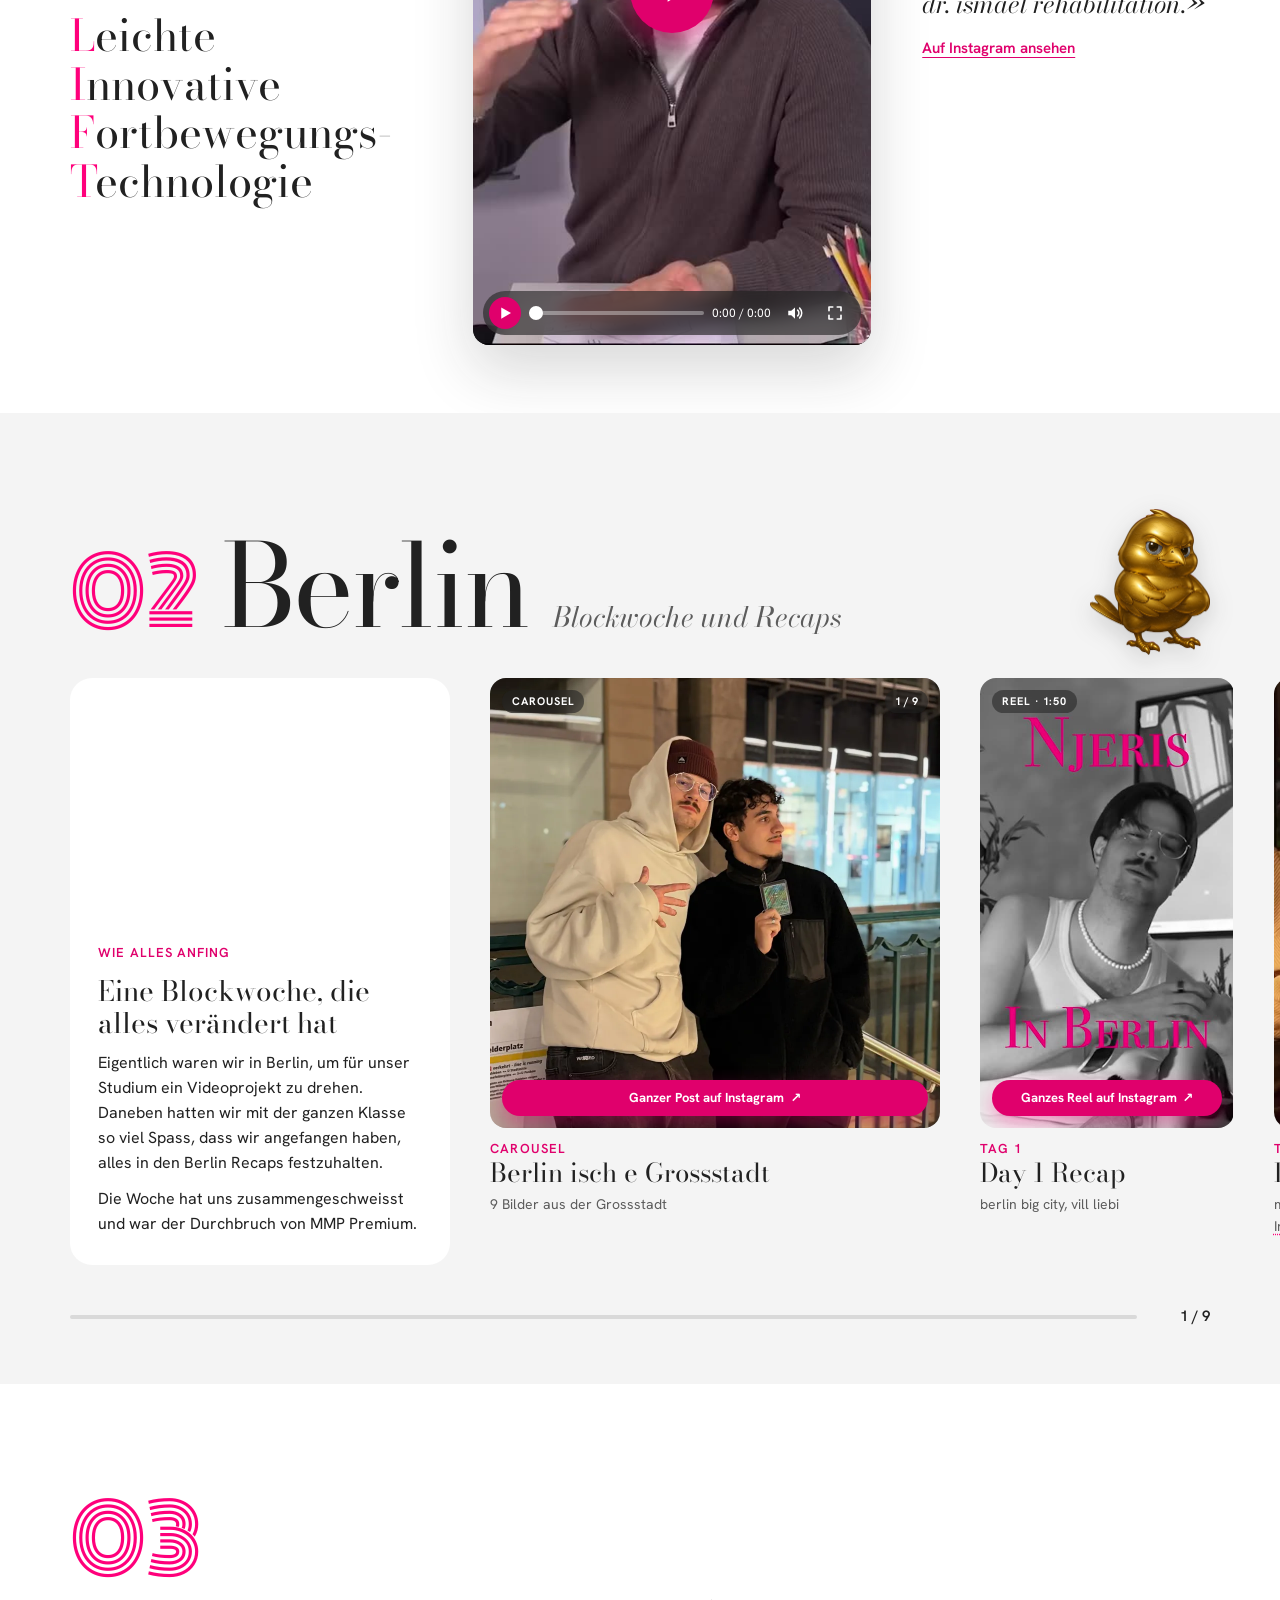
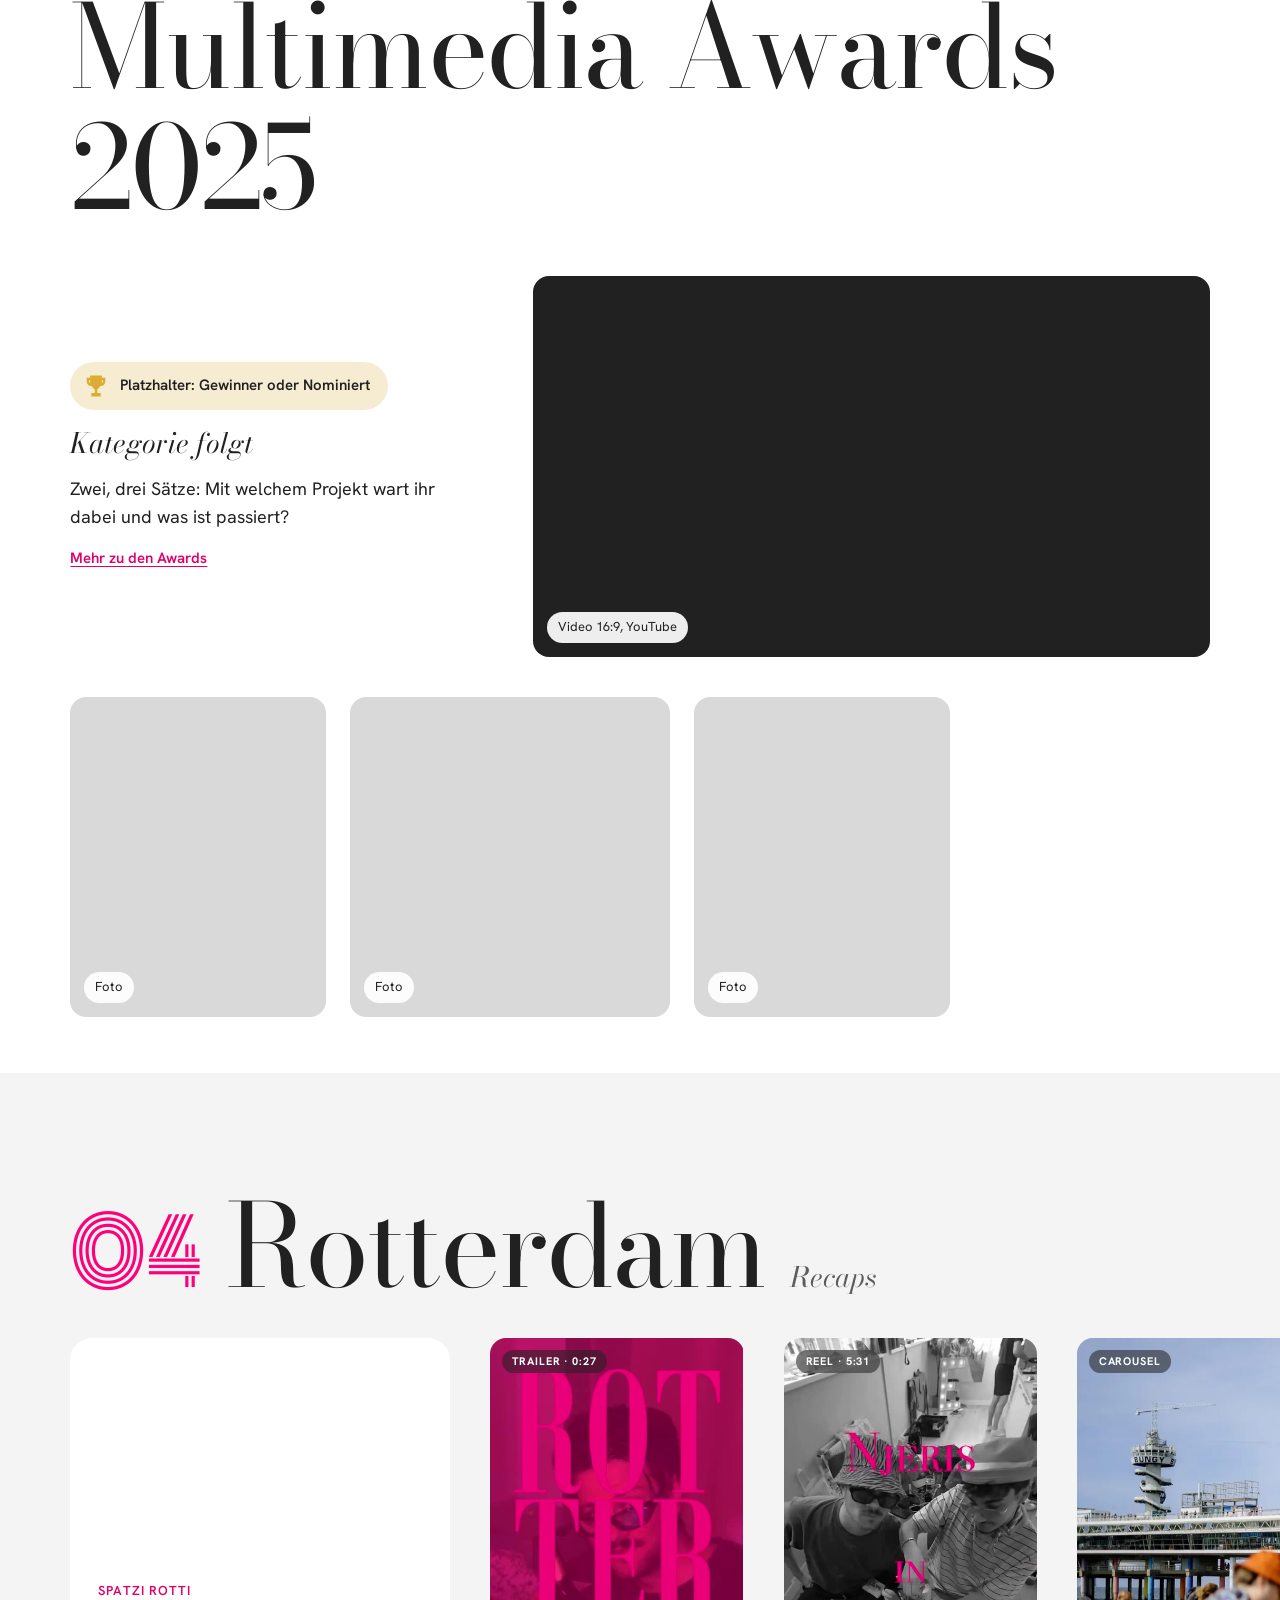
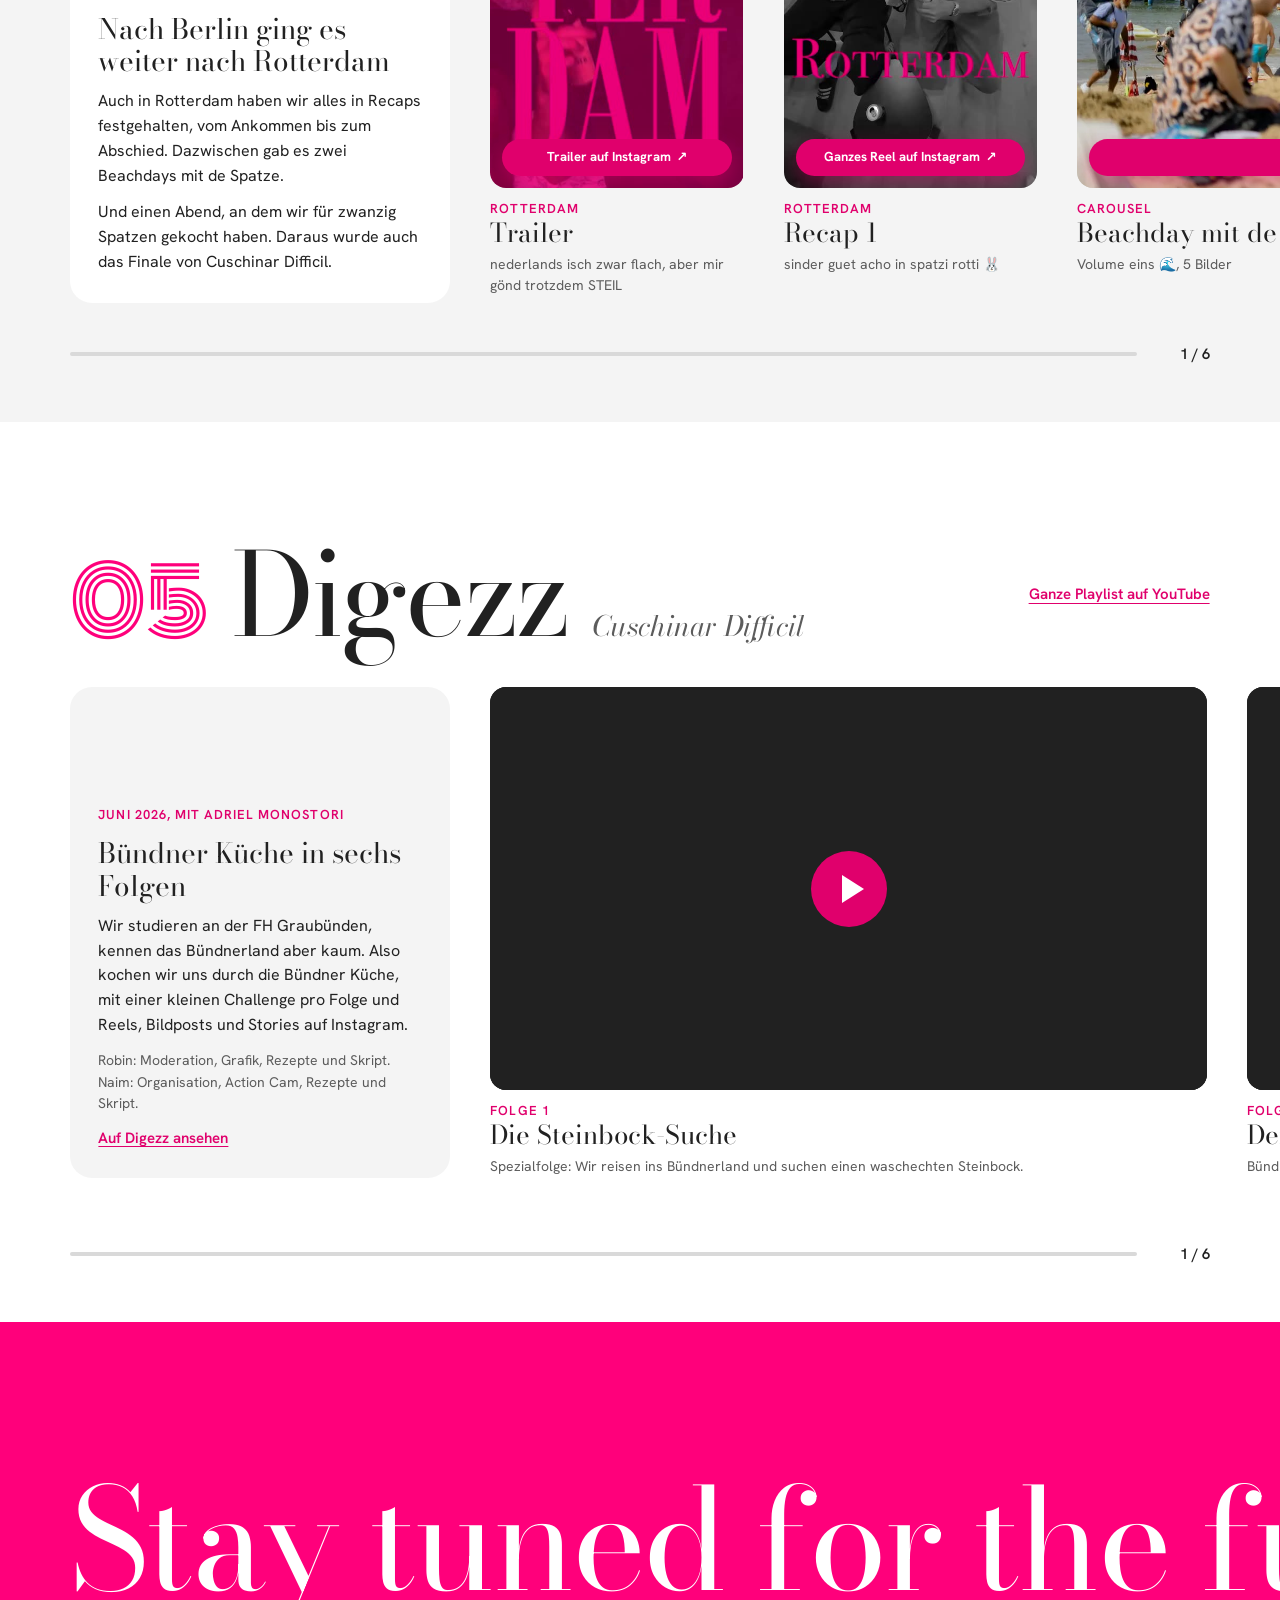
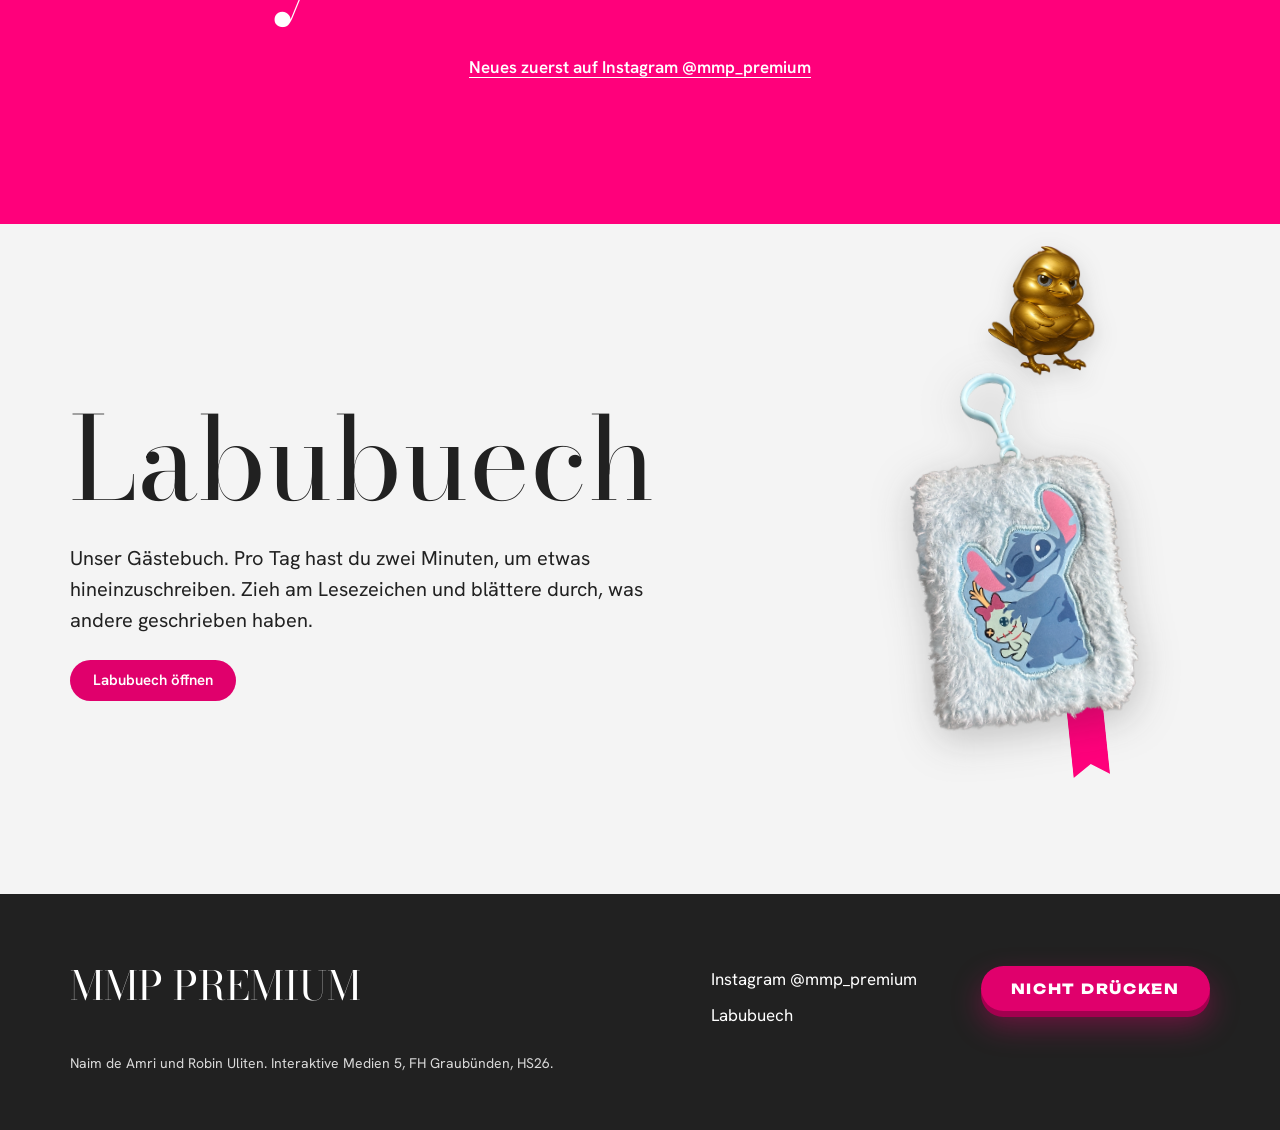
==== commit c8cd25f5: "Merge branch 'main' of https://github.com/borim3000/mmp-premium-site" ====
--- a/index.html
+++ b/index.html
@@ -950,9 +950,7 @@
                   <span class="loop__badge">Trailer · 0:27</span>
                   <span class="loop__cta">Trailer auf Instagram</span>
                 </a>
-                <h3>
-                  <span class="post__num">Rotterdam</span> Trailer
-                </h3>
+                <h3><span class="post__num">Rotterdam</span> Trailer</h3>
                 <p class="post__meta">
                   nederlands isch zwar flach, aber mir gönd trotzdem STEIL
                 </p>
@@ -978,9 +976,7 @@
                   <span class="loop__badge">Reel · 5:31</span>
                   <span class="loop__cta">Ganzes Reel auf Instagram</span>
                 </a>
-                <h3>
-                  <span class="post__num">Rotterdam</span> Recap 1
-                </h3>
+                <h3><span class="post__num">Rotterdam</span> Recap 1</h3>
                 <p class="post__meta">sinder guet acho in spatzi rotti 🐰</p>
               </li>
               <li class="post">
@@ -1215,9 +1211,12 @@
                   >
                 </div>
                 <h3>
-                  <span class="post__num">Carousel</span> Für zwänzg Persone choche isch ja bubi eifach
+                  <span class="post__num">Carousel</span> Für zwänzg Persone
+                  choche isch ja bubi eifach
                 </h3>
-                <p class="post__meta">🙄 Danke für alli Spatzis, wo debi gsi sind! 8 Bilder</p>
+                <p class="post__meta">
+                  🙄 Danke für alli Spatzis, wo debi gsi sind! 8 Bilder
+                </p>
               </li>
               <li class="post post--bird">
                 <a
@@ -1250,9 +1249,7 @@
                   width="110"
                   height="134"
                 />
-                <h3>
-                  <span class="post__num">Rotterdam</span> Recap 2
-                </h3>
+                <h3><span class="post__num">Rotterdam</span> Recap 2</h3>
                 <p class="post__meta">DANKE EU FÜR DI GUETI ZIIT 🫶</p>
               </li>
             </ol>
--- a/style.css
+++ b/style.css
@@ -1016,6 +1016,12 @@
   outline-offset: 2px;
 }
 
+/* In der Nähe einer Galerie mit Seitwärts-Scrollen: keine "Zurück"-Wischgeste (script.js) */
+html.no-swipe-back,
+html.no-swipe-back body {
+  overscroll-behavior-x: none;
+}
+
 .carousel__track {
   display: flex;
   height: 100%;
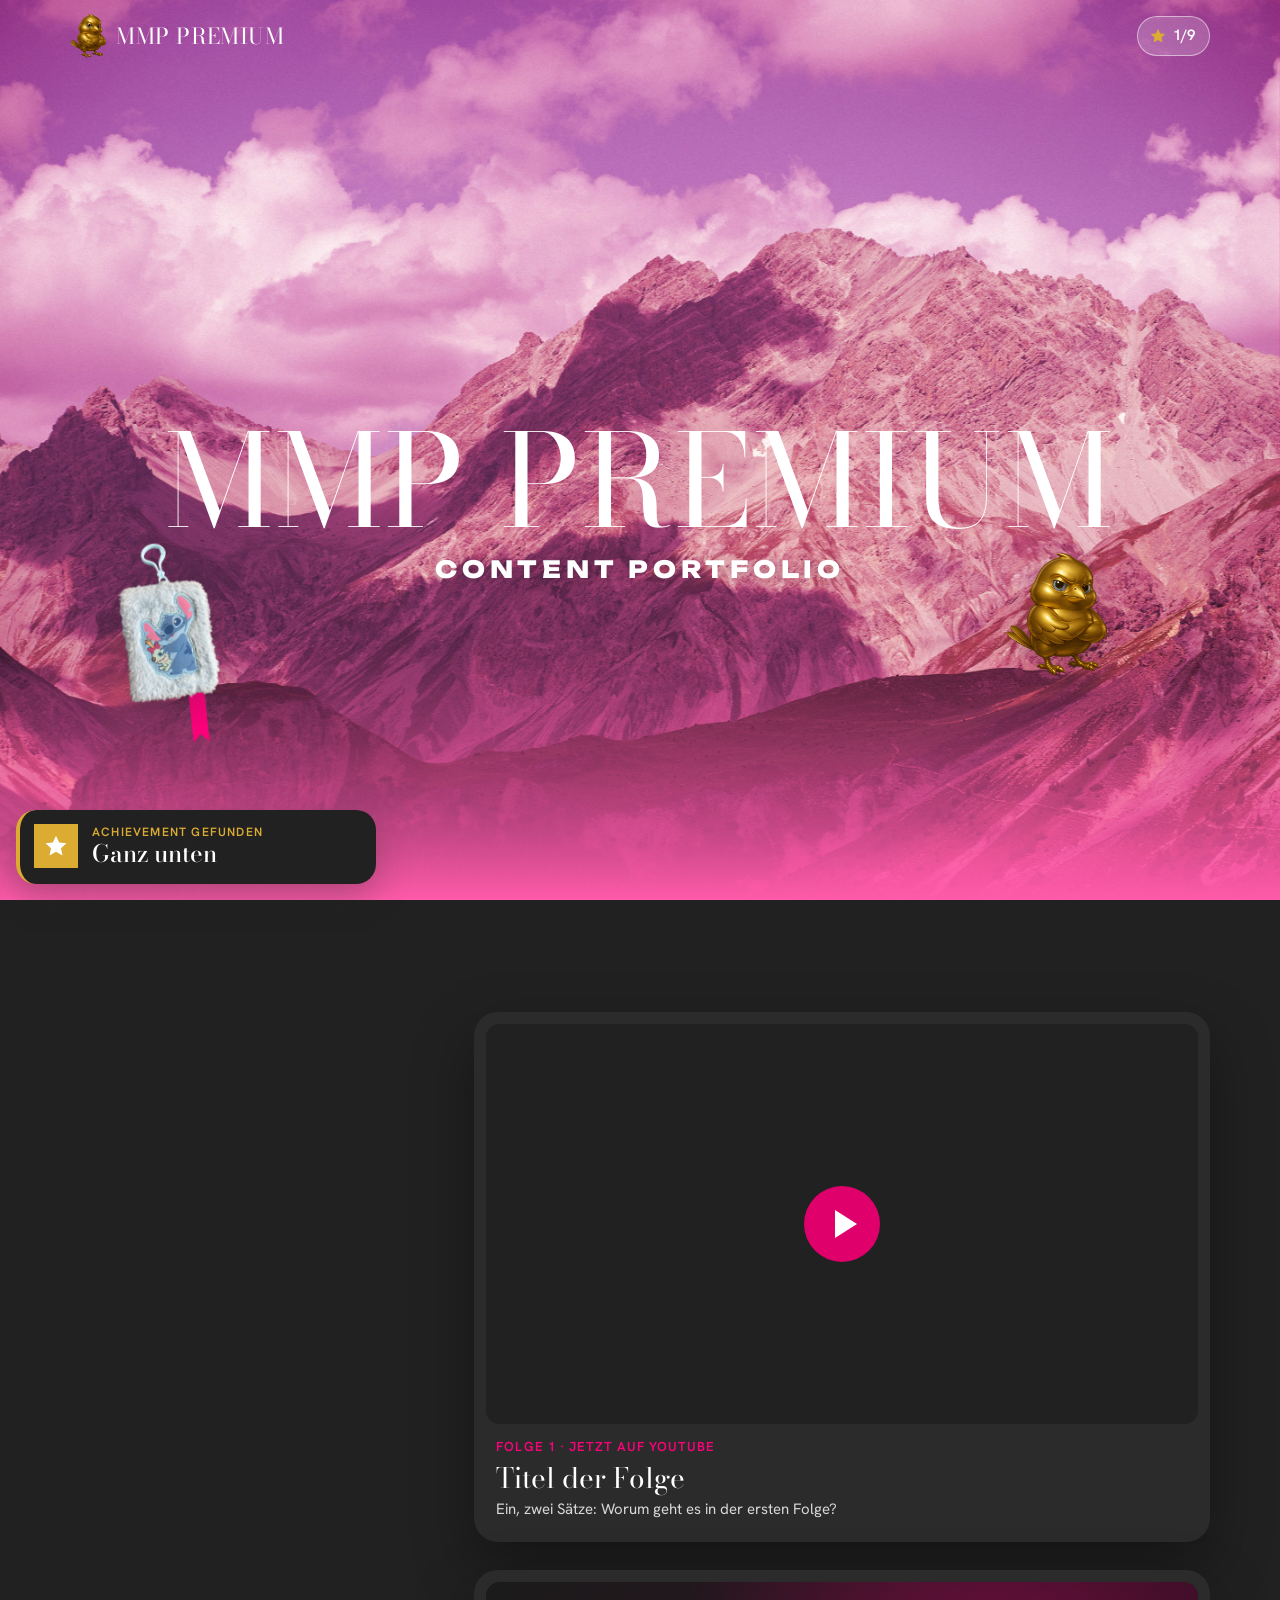
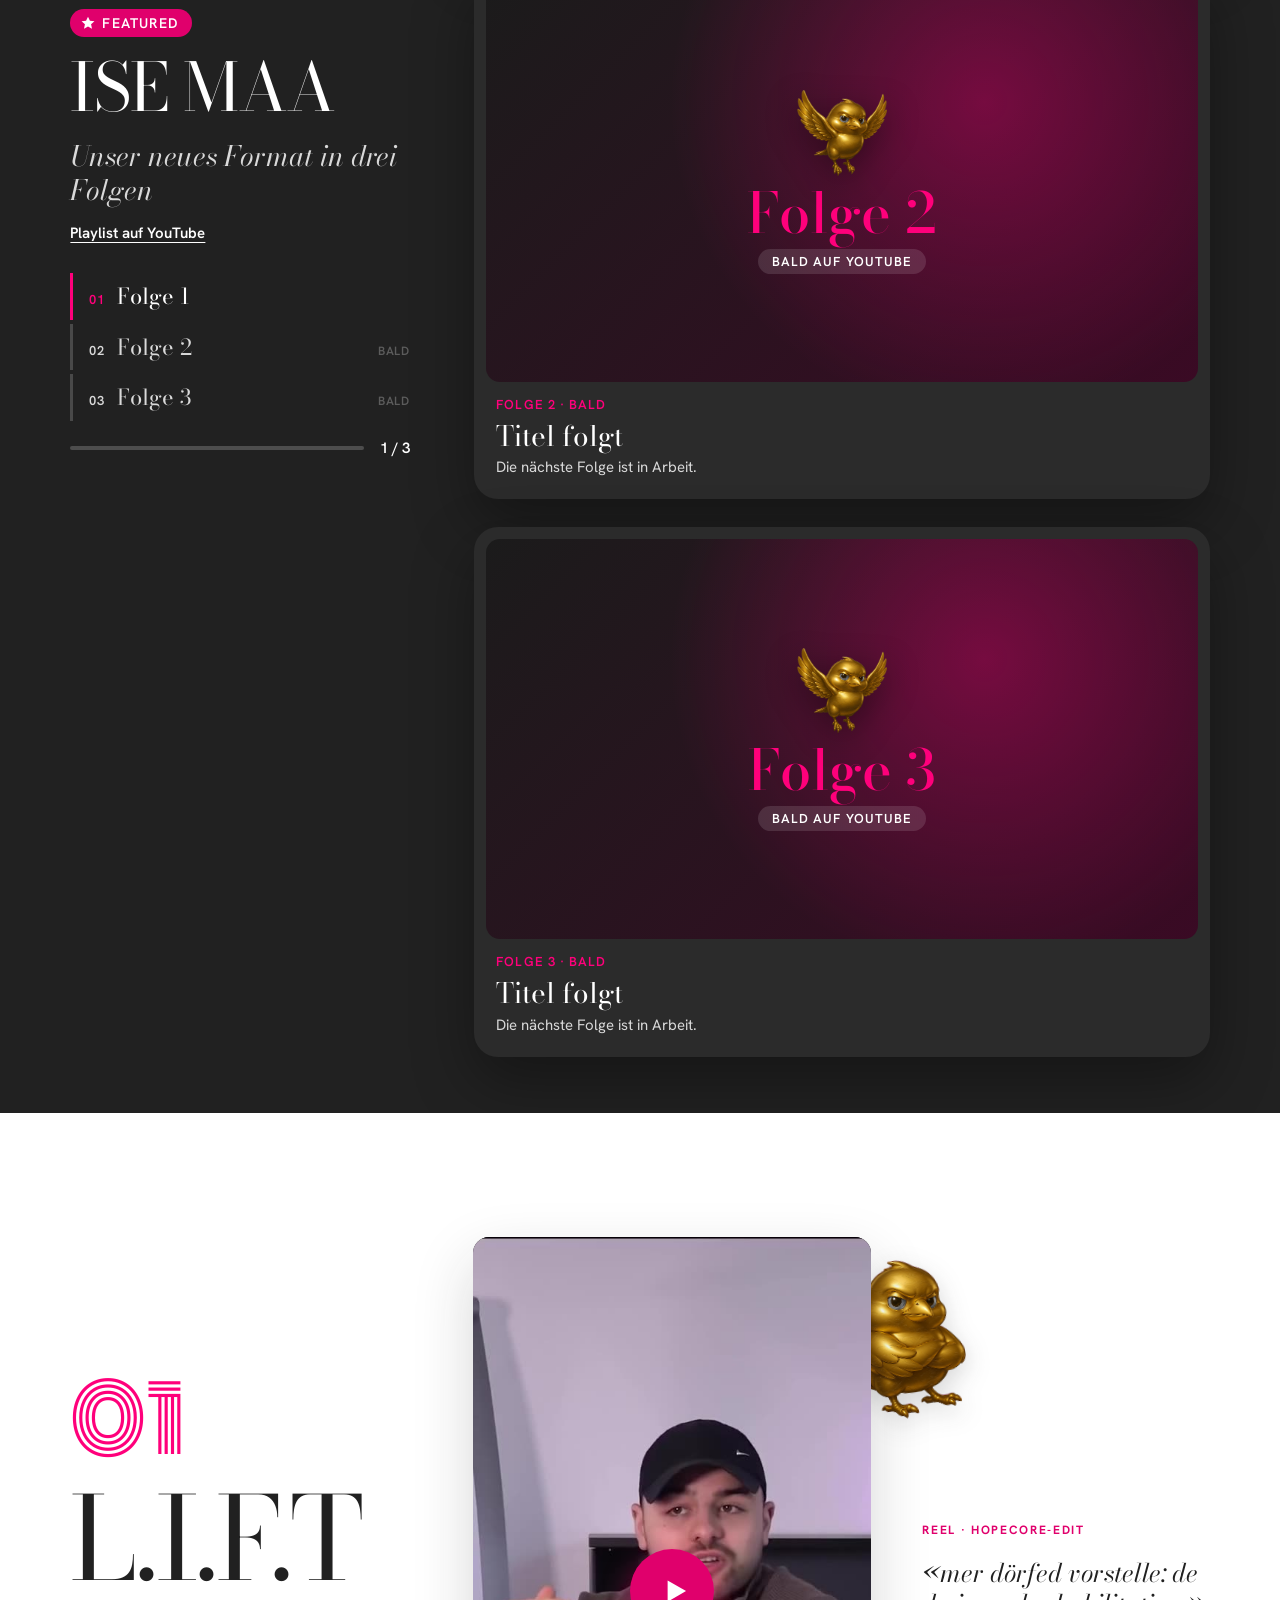
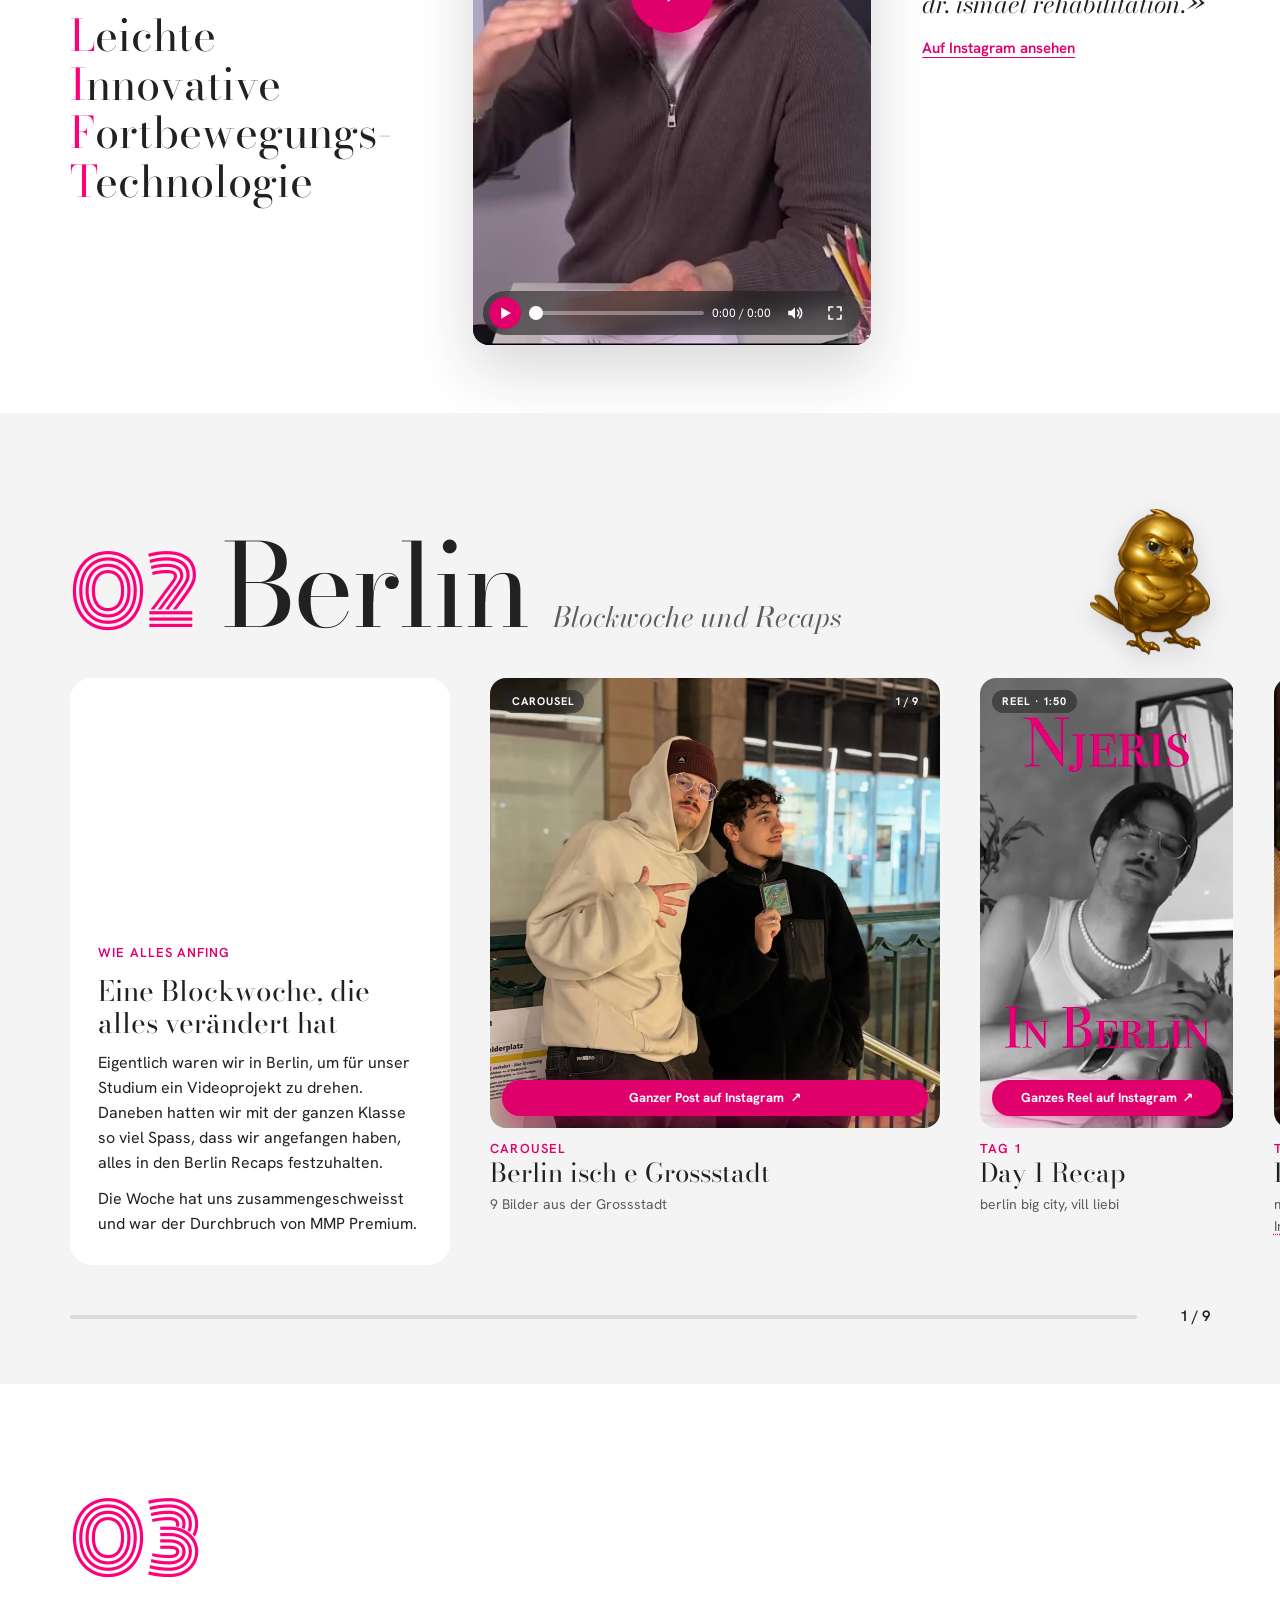
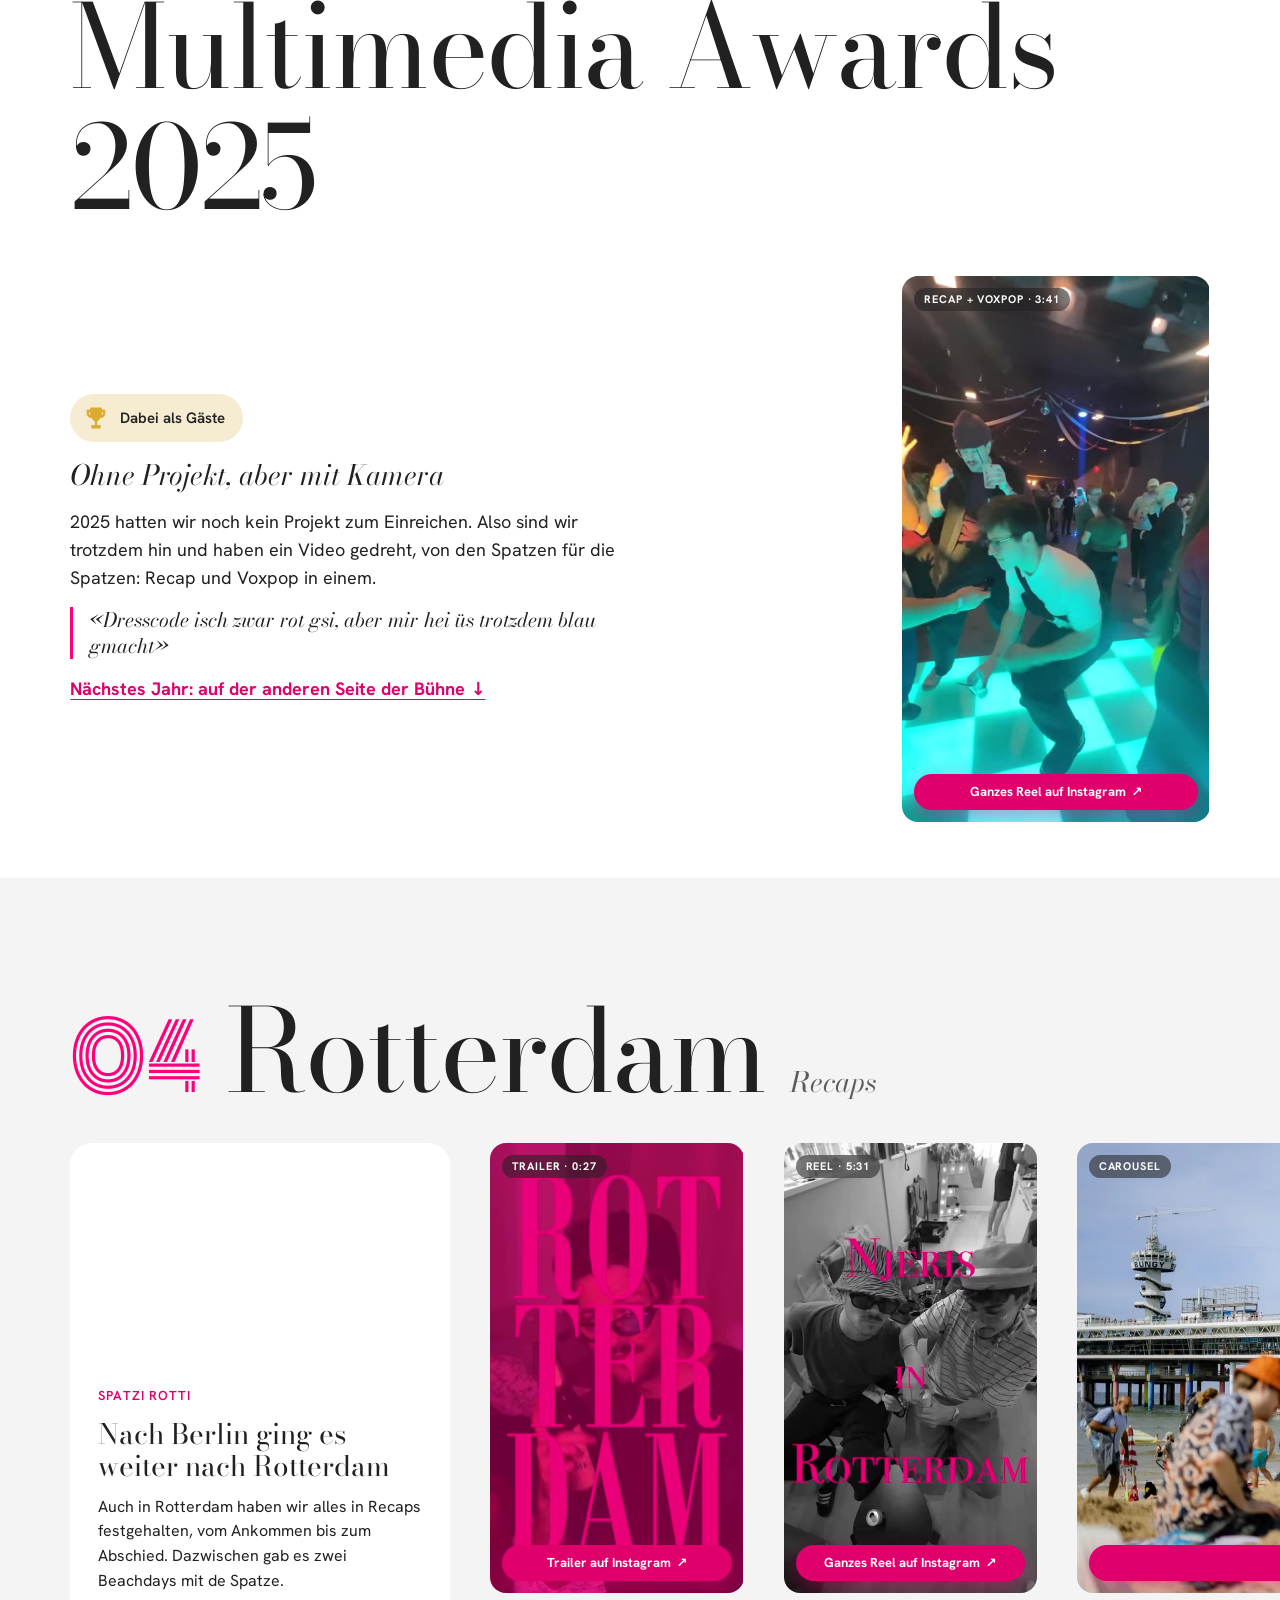
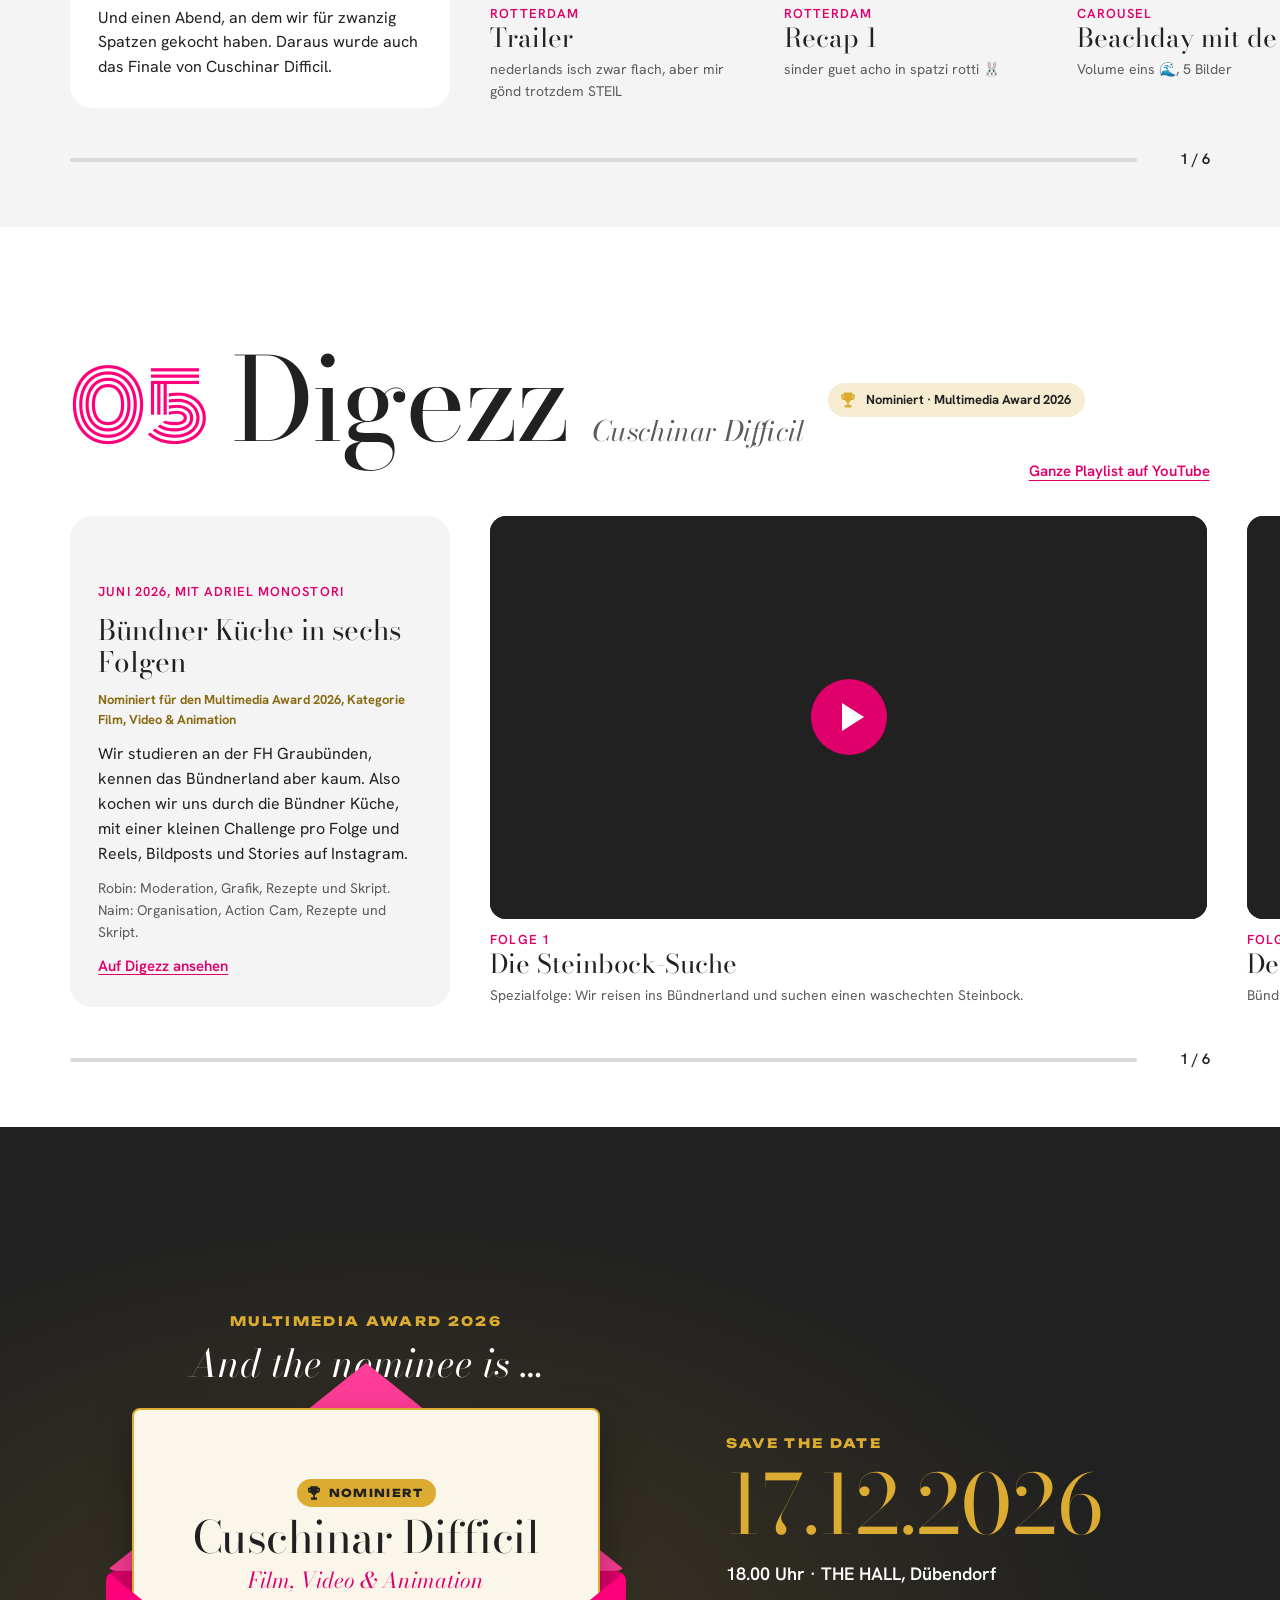
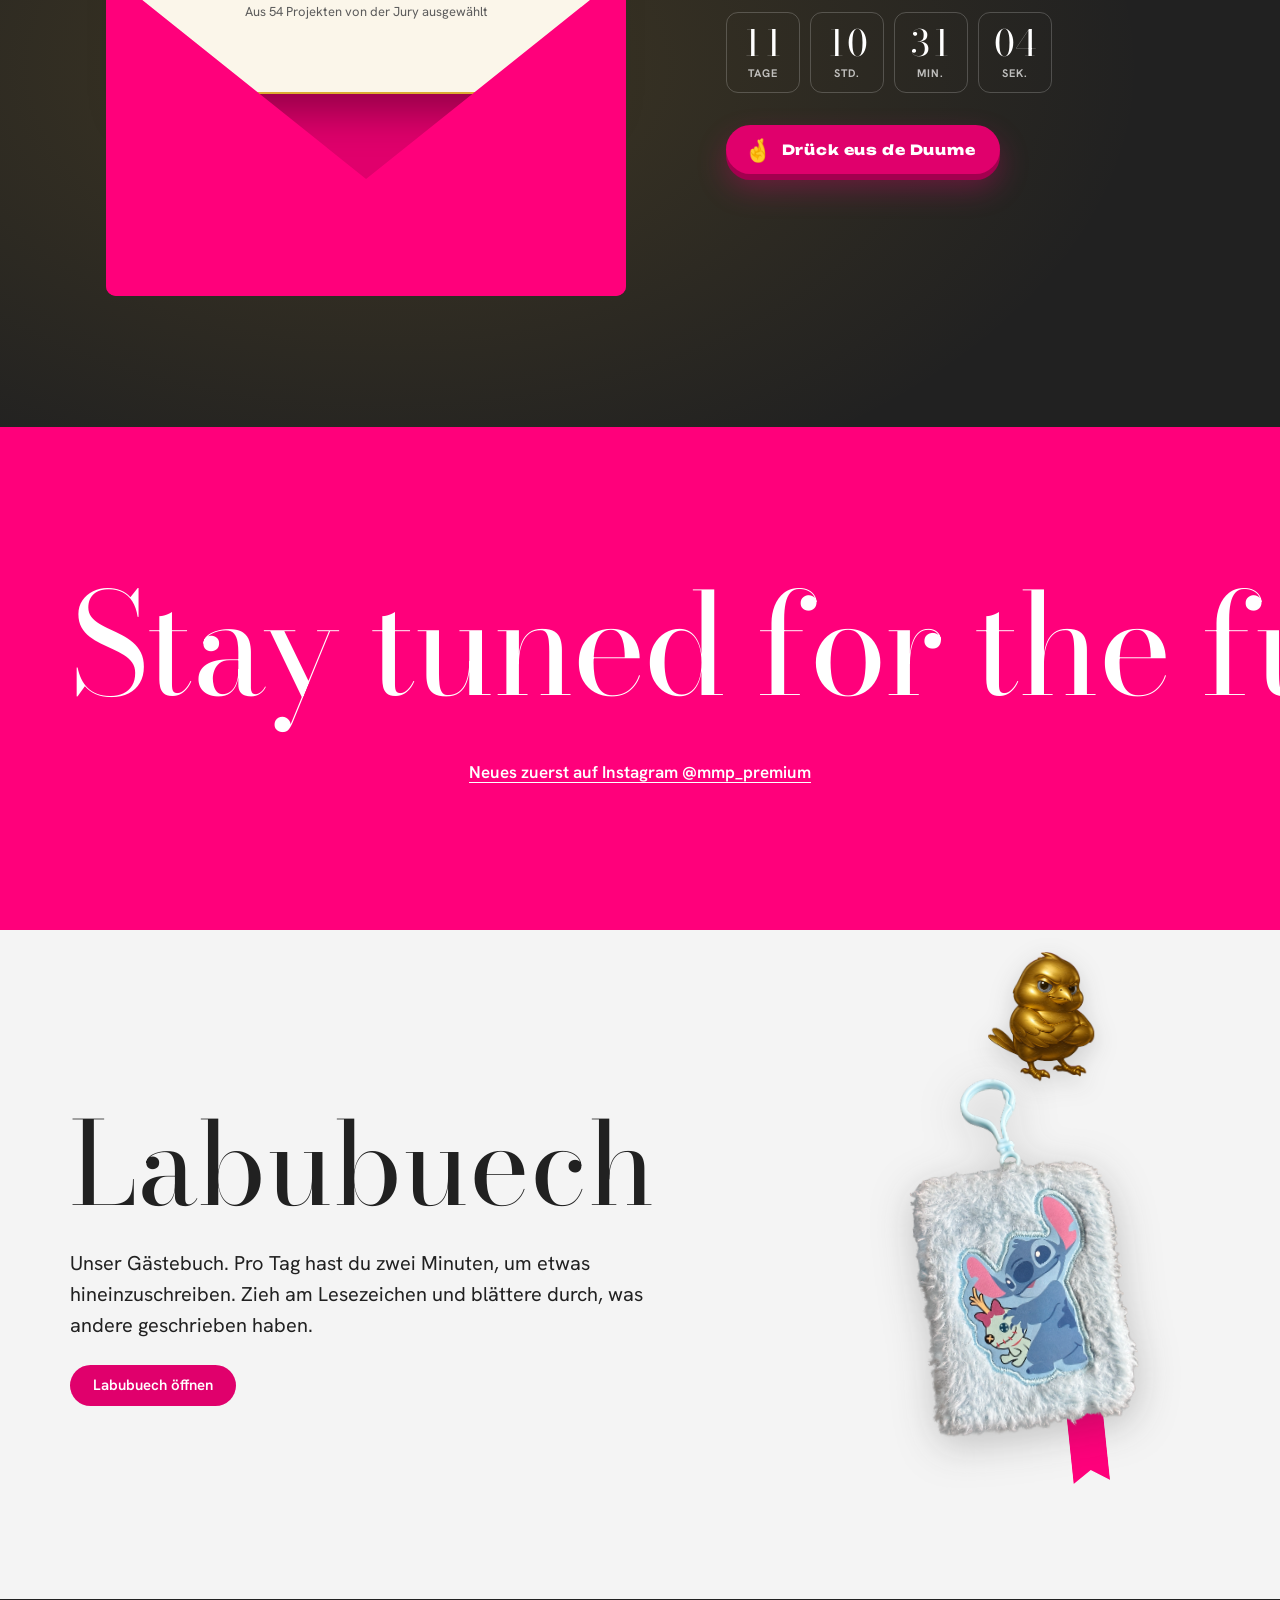
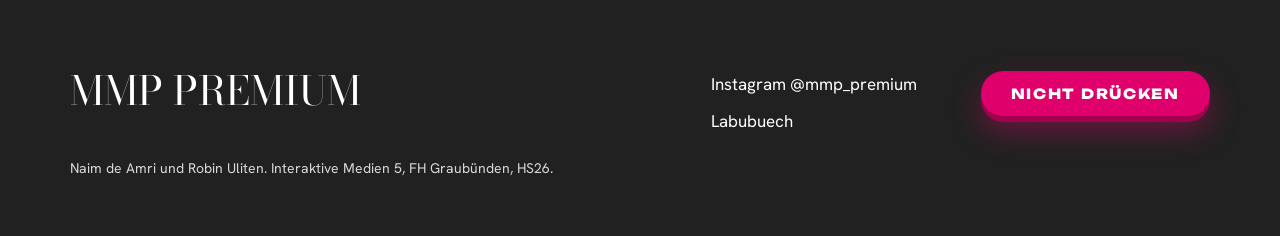
==== commit 2422baef: "updated mmp awards" ====
--- a/index.html
+++ b/index.html
@@ -42,7 +42,7 @@
               d="M12 2.5l2.9 6.2 6.8.7-5.1 4.6 1.4 6.7L12 17.3l-6 3.4 1.4-6.7-5.1-4.6 6.8-.7z"
             />
           </svg>
-          <span data-achievement-count>0/8</span>
+          <span data-achievement-count>0/9</span>
         </button>
       </div>
       <div class="scroll-progress" aria-hidden="true">
@@ -836,7 +836,8 @@
       </section>
 
       <!-- ============ 03 MULTIMEDIA AWARDS 2025 ============ -->
-      <!-- Nicht gepinnt: Pokal, Text und Bilder fliegen beim Hineinscrollen ein. -->
+      <!-- Nicht gepinnt: Pokal, Text und Reel fliegen beim Hineinscrollen ein.
+         Der Link unten führt zum Finale (Multimedia Award 2026, ganz unten). -->
       <section
         class="chapter chapter--awards chapter--white"
         id="awards"
@@ -856,39 +857,43 @@
                     d="M7 3h10v2h3v3a4 4 0 0 1-4 4h-.4A5 5 0 0 1 13 14.9V18h3v3H8v-3h3v-3.1A5 5 0 0 1 8.4 12H8a4 4 0 0 1-4-4V5h3V3zm0 4H6v1a2 2 0 0 0 1 1.7V7zm10 0v2.7A2 2 0 0 0 18 8V7h-1z"
                   />
                 </svg>
-                Platzhalter: Gewinner oder Nominiert
+                Dabei als Gäste
               </p>
-              <p class="awards__category">Kategorie folgt</p>
+              <p class="awards__category">Ohne Projekt, aber mit Kamera</p>
               <p>
-                Zwei, drei Sätze: Mit welchem Projekt wart ihr dabei und was ist
-                passiert?
+                2025 hatten wir noch kein Projekt zum Einreichen. Also sind wir
+                trotzdem hin und haben ein Video gedreht, von den Spatzen für die
+                Spatzen: Recap und Voxpop in einem.
               </p>
-              <a class="project__link" href="#">Mehr zu den Awards</a>
+              <blockquote class="awards__quote">
+                «Dresscode isch zwar rot gsi, aber mir hei üs trotzdem blau
+                gmacht»
+              </blockquote>
+              <a class="awards__next" href="#award-2026"
+                >Nächstes Jahr: auf der anderen Seite der Bühne</a
+              >
             </div>
-            <div
-              class="media media--wide awards__main"
+            <a
+              class="media media--reel loop awards__reel"
+              href="https://www.instagram.com/p/DSUg_j4iO-A/"
+              target="_blank"
+              rel="noopener"
+              data-loop
               data-reveal
-              data-youtube="VIDEO_ID"
-              data-title="Multimedia Awards 2025"
-              data-label="Video 16:9, YouTube"
-            ></div>
-            <div class="awards__photos">
-              <div
-                class="media media--photo"
-                data-reveal
-                data-label="Foto"
-              ></div>
-              <div
-                class="media media--square"
-                data-reveal
-                data-label="Foto"
-              ></div>
-              <div
-                class="media media--photo"
-                data-reveal
-                data-label="Foto"
-              ></div>
-            </div>
+              aria-label="Multimedia Awards 2025, Recap und Voxpop (3:41): ganzes Reel auf Instagram ansehen (neuer Tab)"
+            >
+              <video
+                src="video/awards/awards25-loop.mp4"
+                poster="video/awards/awards25.jpg"
+                muted
+                loop
+                playsinline
+                preload="none"
+                aria-hidden="true"
+              ></video>
+              <span class="loop__badge">Recap + Voxpop · 3:41</span>
+              <span class="loop__cta">Ganzes Reel auf Instagram</span>
+            </a>
           </div>
         </div>
       </section>
@@ -1279,6 +1284,14 @@
             <span class="chapter__num" aria-hidden="true">05</span>
             <h2 id="digezz-title">Digezz</h2>
             <p class="chapter__sub">Cuschinar Difficil</p>
+            <a class="nominee-badge" href="#award-2026">
+              <svg viewBox="0 0 24 24" aria-hidden="true">
+                <path
+                  d="M7 3h10v2h3v3a4 4 0 0 1-4 4h-.4A5 5 0 0 1 13 14.9V18h3v3H8v-3h3v-3.1A5 5 0 0 1 8.4 12H8a4 4 0 0 1-4-4V5h3V3zm0 4H6v1a2 2 0 0 0 1 1.7V7zm10 0v2.7A2 2 0 0 0 18 8V7h-1z"
+                />
+              </svg>
+              Nominiert · Multimedia Award 2026
+            </a>
             <a
               class="chapter__link"
               href="https://www.youtube.com/playlist?list=PLBDZt1fObJvuMvbIPOS-Mj3StlovrY8gO"
@@ -1297,6 +1310,10 @@
               <li class="post post--text">
                 <p class="post__num">Juni 2026, mit Adriel Monostori</p>
                 <h3>Bündner Küche in sechs Folgen</h3>
+                <p class="post__nominee">
+                  Nominiert für den Multimedia Award 2026, Kategorie Film, Video
+                  &amp; Animation
+                </p>
                 <p>
                   Wir studieren an der FH Graubünden, kennen das Bündnerland
                   aber kaum. Also kochen wir uns durch die Bündner Küche, mit
@@ -1483,6 +1500,93 @@
           <div class="gallery__progress">
             <div class="progress"><span data-gallery-progress></span></div>
             <output data-gallery-count>1 / 6</output>
+          </div>
+        </div>
+      </section>
+
+      <!-- ============ FINALE: MULTIMEDIA AWARD 2026 ============ -->
+      <!-- Gepinnt: Ein Umschlag öffnet sich beim Scrollen und zeigt die Nominierung,
+           daneben Datum, Countdown und der Daumen-Knopf (php/daumen.php).
+           Nach der Verleihung: bei data-result "gewonnen" eintragen und die Texte
+           in .envelope__badge und .finale__status anpassen. -->
+      <section
+        class="finale is-static"
+        id="award-2026"
+        data-finale
+        aria-labelledby="finale-title"
+      >
+        <div class="finale__pin">
+          <div class="finale__stage">
+            <p class="finale__kicker">Multimedia Award 2026</p>
+            <p class="finale__line" data-finale-line>
+              And the nominee is <span aria-hidden="true">…</span>
+            </p>
+            <div class="envelope" data-envelope>
+              <div class="envelope__back" aria-hidden="true"></div>
+              <div class="envelope__card" data-envelope-card>
+                <p class="envelope__badge">
+                  <svg viewBox="0 0 24 24" aria-hidden="true">
+                    <path
+                      d="M7 3h10v2h3v3a4 4 0 0 1-4 4h-.4A5 5 0 0 1 13 14.9V18h3v3H8v-3h3v-3.1A5 5 0 0 1 8.4 12H8a4 4 0 0 1-4-4V5h3V3zm0 4H6v1a2 2 0 0 0 1 1.7V7zm10 0v2.7A2 2 0 0 0 18 8V7h-1z"
+                    />
+                  </svg>
+                  Nominiert
+                </p>
+                <h2 class="envelope__title" id="finale-title">
+                  Cuschinar Difficil
+                </h2>
+                <p class="envelope__category">Film, Video &amp; Animation</p>
+                <p class="envelope__note">
+                  Aus 54 Projekten von der Jury ausgewählt
+                </p>
+              </div>
+              <div class="envelope__front" aria-hidden="true"></div>
+              <div class="envelope__flap" data-envelope-flap aria-hidden="true">
+                <img
+                  class="envelope__seal"
+                  src="img/vogel.png"
+                  alt=""
+                  width="140"
+                  height="170"
+                />
+              </div>
+            </div>
+          </div>
+
+          <div class="finale__info" data-finale-info>
+            <p class="finale__save">Save the Date</p>
+            <p class="finale__date">
+              <time datetime="2026-12-17T18:00+01:00">17.12.2026</time>
+            </p>
+            <p class="finale__place">18.00 Uhr · THE HALL, Dübendorf</p>
+
+            <div
+              class="countdown"
+              data-countdown="2026-12-17T18:00:00+01:00"
+              role="timer"
+              aria-label="Zeit bis zur Verleihung"
+            >
+              <p><span data-unit="days">00</span><small>Tage</small></p>
+              <p><span data-unit="hours">00</span><small>Std.</small></p>
+              <p><span data-unit="minutes">00</span><small>Min.</small></p>
+              <p><span data-unit="seconds">00</span><small>Sek.</small></p>
+            </div>
+            <p
+              class="finale__status"
+              data-countdown-done
+              data-after="Die Verleihung ist vorbei. Das Resultat folgt hier."
+              hidden
+            >
+              Heute ist es so weit. Drückt die Daumen!
+            </p>
+
+            <div class="daumen" data-daumen>
+              <button class="daumen__btn" type="button" data-daumen-btn>
+                <span class="daumen__emoji" aria-hidden="true">🤞</span>
+                <span data-daumen-label>Drück eus de Duume</span>
+              </button>
+              <p class="daumen__count" data-daumen-count aria-live="polite"></p>
+            </div>
           </div>
         </div>
       </section>
--- a/style.css
+++ b/style.css
@@ -270,7 +270,7 @@
   position: absolute;
   left: 0;
   right: 0;
-  top: 62%;
+  top: 62%; /* mit Abstand zum Titel, damit es beim Ausblenden nicht hineinläuft */
   z-index: 1;
   text-align: center;
   color: var(--white);
@@ -1532,7 +1532,8 @@
 }
 .awards {
   display: grid;
-  grid-template-columns: minmax(0, 1fr) minmax(0, 1.7fr);
+  grid-template-columns: minmax(0, 560px) auto;
+  justify-content: space-between;
   gap: 40px clamp(32px, 5vw, 72px);
   align-items: center;
 }
@@ -1560,14 +1561,324 @@
 .awards__category {
   font: italic 400 1.75rem/1.2 var(--font-display);
 }
-.awards__photos {
-  grid-column: 1 / -1;
+.awards__quote {
+  margin: 0;
+  padding-left: 16px;
+  border-left: 3px solid var(--pink);
+  font: italic 400 1.25rem / 1.3 var(--font-display);
+}
+/* Verweis aufs Finale ganz unten */
+.awards__next {
+  color: var(--pink-strong);
+  font-weight: 700;
+  text-underline-offset: 4px;
+}
+.awards__next::after {
+  content: " ↓";
+}
+.awards__next:hover {
+  color: var(--pink);
+}
+.awards__reel {
+  width: clamp(240px, 24vw, 340px);
+  aspect-ratio: 9 / 16;
+}
+
+/* Cuschinar Difficil: Nominierung (Badge im Kopf und Zeile auf der Textkarte) */
+.nominee-badge {
+  align-self: center;
+  display: inline-flex;
+  align-items: center;
+  gap: 8px;
+  padding: 7px 14px 7px 10px;
+  border-radius: 999px;
+  background: var(--gold-soft);
+  color: var(--ink);
+  font-weight: 700;
+  font-size: 0.8125rem;
+  text-decoration: none;
+  transition:
+    background 0.2s,
+    transform 0.2s;
+}
+.nominee-badge svg {
+  width: 20px;
+  height: 20px;
+  fill: var(--gold);
+}
+.nominee-badge:hover,
+.nominee-badge:focus-visible {
+  background: var(--gold);
+  transform: translateY(-2px);
+}
+.nominee-badge:hover svg,
+.nominee-badge:focus-visible svg {
+  fill: var(--ink);
+}
+.post__nominee {
+  color: #8a6a12; /* dunkles Gold, gut lesbar auf Weiss */
+  font-weight: 700;
+  font-size: 0.8125rem;
+}
+
+/* ---------- Finale: Multimedia Award 2026 ---------- */
+
+.finale {
+  --env-w: min(520px, 84vw, calc((100svh - var(--header-h) - 210px) * 0.95));
+  position: relative;
+  background:
+    radial-gradient(
+      ellipse at 30% 60%,
+      rgba(219, 171, 50, 0.16),
+      transparent 60%
+    ),
+    var(--ink);
+  color: var(--white);
+}
+.finale__pin {
+  display: grid;
+  grid-template-columns: minmax(0, 1.1fr) minmax(0, 0.9fr);
+  align-items: center;
+  gap: 40px clamp(32px, 5vw, 80px);
+  min-height: 100svh;
+  padding: calc(var(--header-h) + 32px) var(--gutter) 48px;
+}
+.finale__stage {
+  display: grid;
+  justify-items: center;
+  text-align: center;
+}
+.finale__kicker,
+.finale__save {
+  color: var(--gold);
+  font: 800 0.8125rem / 1 var(--font-accent);
+  letter-spacing: 0.18em;
+  text-transform: uppercase;
+}
+.finale__line {
+  margin-top: 14px;
+  font: italic 400 clamp(1.75rem, 3vw, 2.75rem) / 1.1 var(--font-display);
+}
+
+/* Umschlag: Rückseite, Karte, Vordertasche, Klappe (in dieser Reihenfolge übereinander) */
+.envelope {
+  position: relative;
+  width: var(--env-w);
+  aspect-ratio: 8 / 5;
+  margin-top: calc(var(--env-w) * 0.36); /* Platz für die Karte, die herauskommt */
+  perspective: 1400px;
+}
+.envelope__back,
+.envelope__front,
+.envelope__flap {
+  position: absolute;
+  left: 0;
+  right: 0;
+}
+.envelope__back {
+  inset: 0;
+  z-index: 1;
+  border-radius: 10px;
+  background: var(--pink-strong);
+}
+.envelope__card {
+  position: absolute;
+  z-index: 2;
+  left: 5%;
+  right: 5%;
+  top: 6%;
+  height: 88%;
+  display: grid;
+  align-content: center;
+  justify-items: center;
+  gap: 8px;
+  padding: 18px;
+  border: 2px solid var(--gold);
+  border-radius: 8px;
+  background: #fbf6ea;
+  color: var(--ink);
+  box-shadow: 0 18px 40px rgba(0, 0, 0, 0.35);
+}
+.envelope__badge {
+  display: inline-flex;
+  align-items: center;
+  gap: 6px;
+  padding: 5px 12px 5px 8px;
+  border-radius: 999px;
+  background: var(--gold);
+  font: 800 0.6875rem / 1 var(--font-accent);
+  letter-spacing: 0.12em;
+  text-transform: uppercase;
+}
+.envelope__badge svg {
+  width: 18px;
+  height: 18px;
+  fill: var(--ink);
+}
+.envelope__title {
+  margin: 0;
+  font: 400 calc(var(--env-w) * 0.085) / 1 var(--font-display);
+  letter-spacing: -0.01em;
+}
+.envelope__category {
+  color: var(--pink-strong);
+  font: italic 400 calc(var(--env-w) * 0.042) / 1.2 var(--font-display);
+}
+.envelope__note {
+  color: var(--ink-soft);
+  font-size: 0.8125rem;
+}
+.envelope__front {
+  inset: 0;
+  z-index: 3;
+  border-radius: 10px;
+  background: var(--pink);
+  /* Tasche reicht bis in die oberen Ecken und trifft die Spitze der Klappe */
+  clip-path: polygon(0 0, 50% 64%, 100% 0, 100% 100%, 0 100%);
+}
+.envelope__flap {
+  top: 0;
+  z-index: 4;
+  height: 64%;
+  transform-origin: 50% 0;
+  transform-style: preserve-3d;
+}
+.envelope__flap::before {
+  content: "";
+  position: absolute;
+  inset: 0;
+  border-radius: 10px 10px 0 0;
+  background: #ff3d98;
+  clip-path: polygon(0 0, 100% 0, 50% 100%);
+}
+.envelope__seal {
+  position: absolute;
+  left: 50%;
+  bottom: 0;
+  width: calc(var(--env-w) * 0.16);
+  height: auto;
+  translate: -50% 45%;
+  filter: drop-shadow(0 6px 10px rgba(0, 0, 0, 0.35));
+}
+
+/* Ohne Animation (weniger Bewegung, ohne JavaScript): Umschlag offen, Karte draussen */
+.finale.is-static .envelope__flap {
+  z-index: 0;
+  transform: rotateX(180deg);
+}
+.finale.is-static .envelope__seal {
+  opacity: 0;
+}
+.finale.is-static .envelope__card {
+  transform: translateY(-64%);
+}
+
+/* Rechts: Datum, Countdown, Daumen */
+.finale__info {
+  display: grid;
+  gap: 14px;
+  justify-items: start;
+}
+.finale__date {
+  color: var(--gold);
+  font: 400 clamp(3rem, 6.4vw, 6rem) / 1 var(--font-display);
+}
+.finale__place {
+  font-size: 1.125rem;
+  font-weight: 600;
+}
+.countdown {
   display: flex;
-  align-items: flex-end;
-  gap: 24px;
-}
-.awards__photos .media {
-  height: clamp(180px, 26vw, 320px);
+  gap: 10px;
+  margin-top: 10px;
+}
+.countdown p {
+  display: grid;
+  justify-items: center;
+  min-width: 74px;
+  padding: 12px 8px 10px;
+  border: 1px solid rgba(255, 255, 255, 0.2);
+  border-radius: 12px;
+}
+.countdown span {
+  font: 400 2.25rem / 1 var(--font-display);
+  font-variant-numeric: tabular-nums;
+}
+.countdown small {
+  margin-top: 4px;
+  color: rgba(255, 255, 255, 0.7);
+  font-size: 0.6875rem;
+  font-weight: 700;
+  letter-spacing: 0.1em;
+  text-transform: uppercase;
+}
+.finale__status {
+  color: var(--gold);
+  font: italic 400 1.5rem / 1.2 var(--font-display);
+}
+
+.daumen {
+  display: flex;
+  flex-wrap: wrap;
+  align-items: center;
+  gap: 10px 16px;
+  margin-top: 18px;
+}
+.daumen__btn {
+  display: inline-flex;
+  align-items: center;
+  gap: 10px;
+  padding: 14px 24px 13px 18px;
+  border: 0;
+  border-radius: 999px;
+  background: var(--pink-strong);
+  color: var(--white);
+  font: 800 0.875rem / 1 var(--font-accent);
+  letter-spacing: 0.06em;
+  cursor: pointer;
+  box-shadow:
+    0 6px 0 #a3004f,
+    0 14px 30px rgba(255, 0, 123, 0.3);
+  transition:
+    transform 0.12s,
+    box-shadow 0.12s,
+    background 0.2s;
+}
+.daumen__emoji {
+  font-size: 1.375rem;
+  line-height: 1;
+}
+.daumen__btn:hover {
+  background: var(--pink);
+  transform: translateY(-2px);
+}
+.daumen__btn:active {
+  transform: translateY(5px);
+  box-shadow:
+    0 1px 0 #a3004f,
+    0 4px 12px rgba(255, 0, 123, 0.3);
+}
+.daumen__btn:focus-visible {
+  outline: 3px solid var(--white);
+  outline-offset: 5px;
+}
+.daumen__btn.is-pressed {
+  background: var(--gold);
+  color: var(--ink);
+  box-shadow:
+    0 6px 0 #9c7a1f,
+    0 14px 30px rgba(219, 171, 50, 0.3);
+}
+.daumen__count {
+  color: rgba(255, 255, 255, 0.8);
+  font-size: 0.9375rem;
+}
+/* fliegende Daumen beim Drücken */
+.daumen__fly {
+  position: fixed;
+  z-index: 60;
+  pointer-events: none;
+  font-size: 1.75rem;
 }
 
 /* ---------- Stay tuned ---------- */
@@ -1678,7 +1989,11 @@
 }
 
 .book--hero {
-  --book-w: clamp(80px, 8vw, 120px); /* Slightly wider to accommodate an image */
+  --book-w: clamp(
+    80px,
+    8vw,
+    120px
+  ); /* Slightly wider to accommodate an image */
   left: 9%;
   top: 60%;
   z-index: 2;
@@ -2460,7 +2775,7 @@
     letter-spacing: 0;
   }
   .hero__subtitle {
-    top: calc(38% + clamp(2.5rem, 12.5vw, 4rem) + 18px);
+    top: calc(38% + clamp(2.5rem, 12.5vw, 4rem) + 34px);
     font-size: 0.875rem;
     letter-spacing: 0.16em;
   }
@@ -2604,13 +2919,26 @@
   .awards {
     grid-template-columns: 1fr;
   }
-  .awards__photos {
-    overflow-x: auto;
-    gap: 14px;
-  }
-  .awards__photos .media {
-    height: 200px;
-    flex: none;
+  .awards__reel {
+    justify-self: center;
+    width: min(100%, 300px);
+  }
+
+  .finale {
+    --env-w: 84vw;
+  }
+  .finale__pin {
+    grid-template-columns: 1fr;
+    min-height: 0;
+    padding: 96px var(--gutter) 88px;
+    row-gap: 56px;
+  }
+  .countdown p {
+    min-width: 0;
+    flex: 1;
+  }
+  .countdown span {
+    font-size: 1.75rem;
   }
 
   .labubuech {
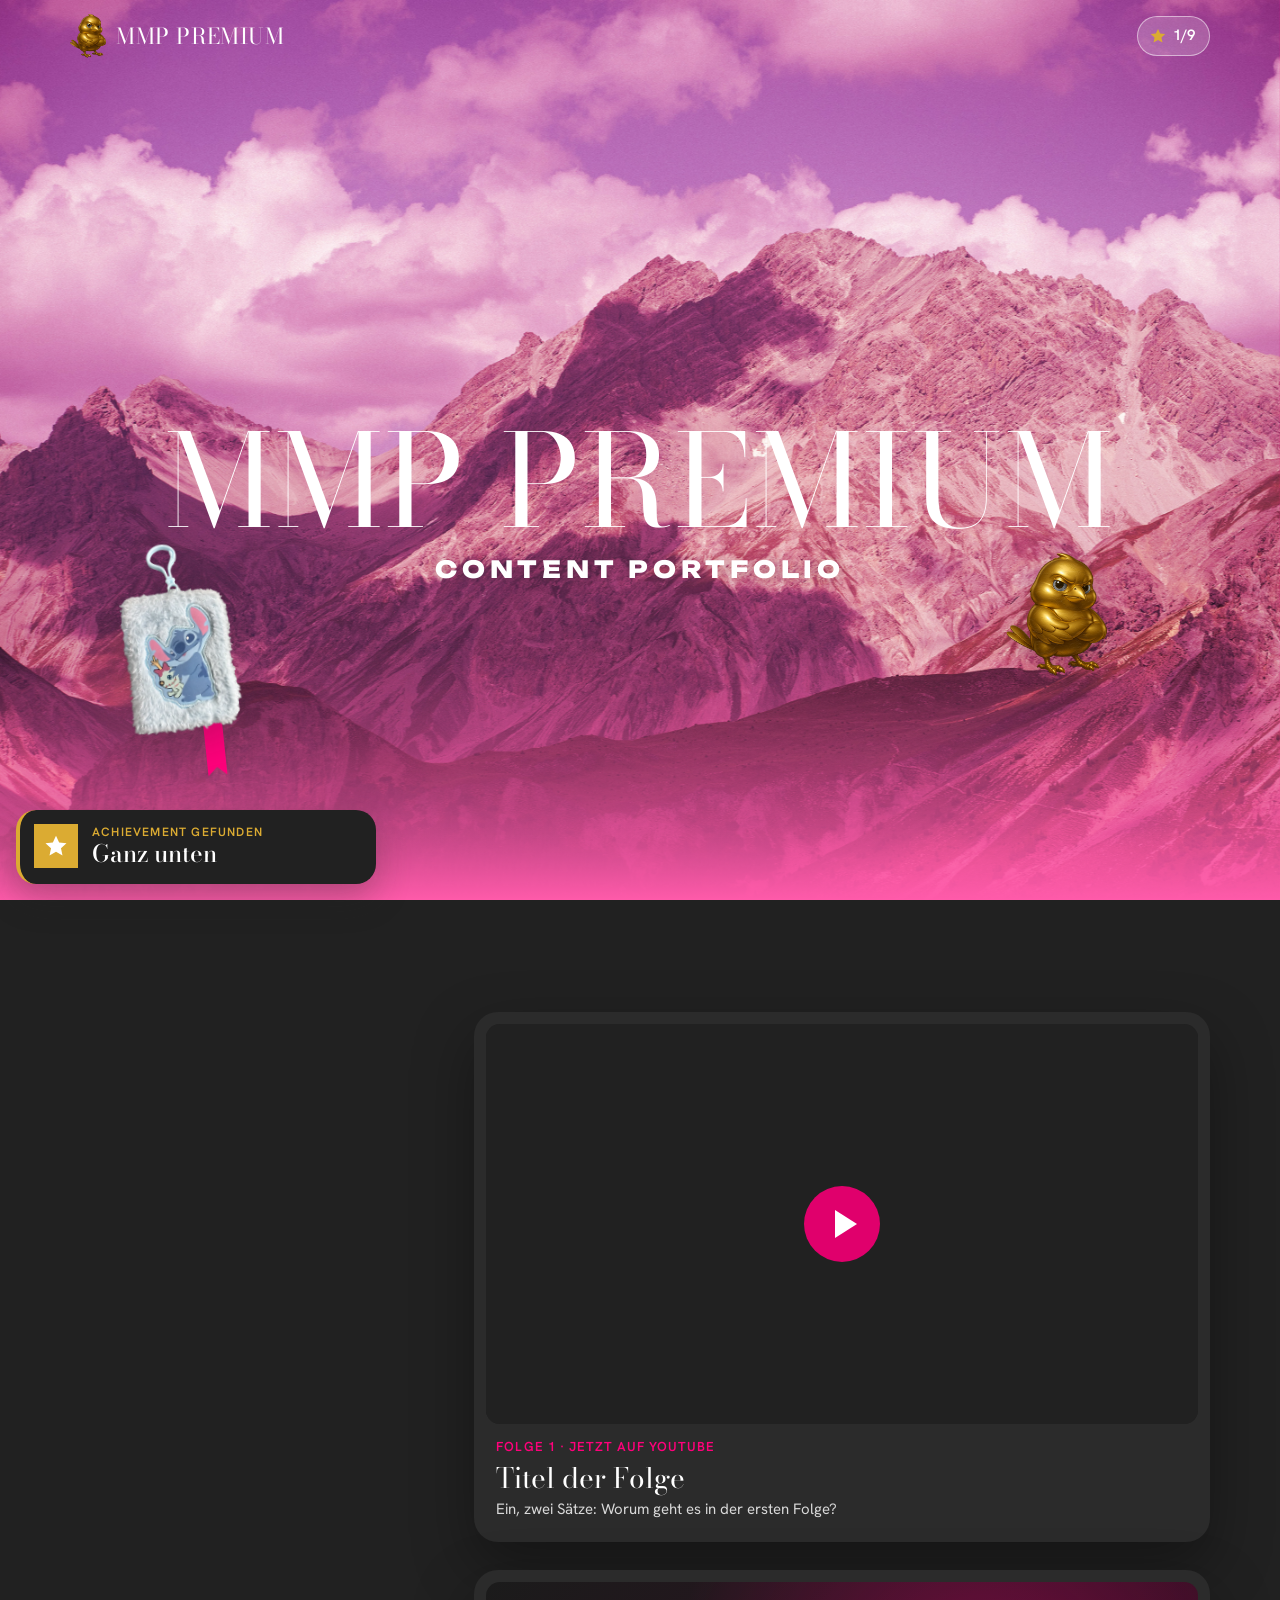
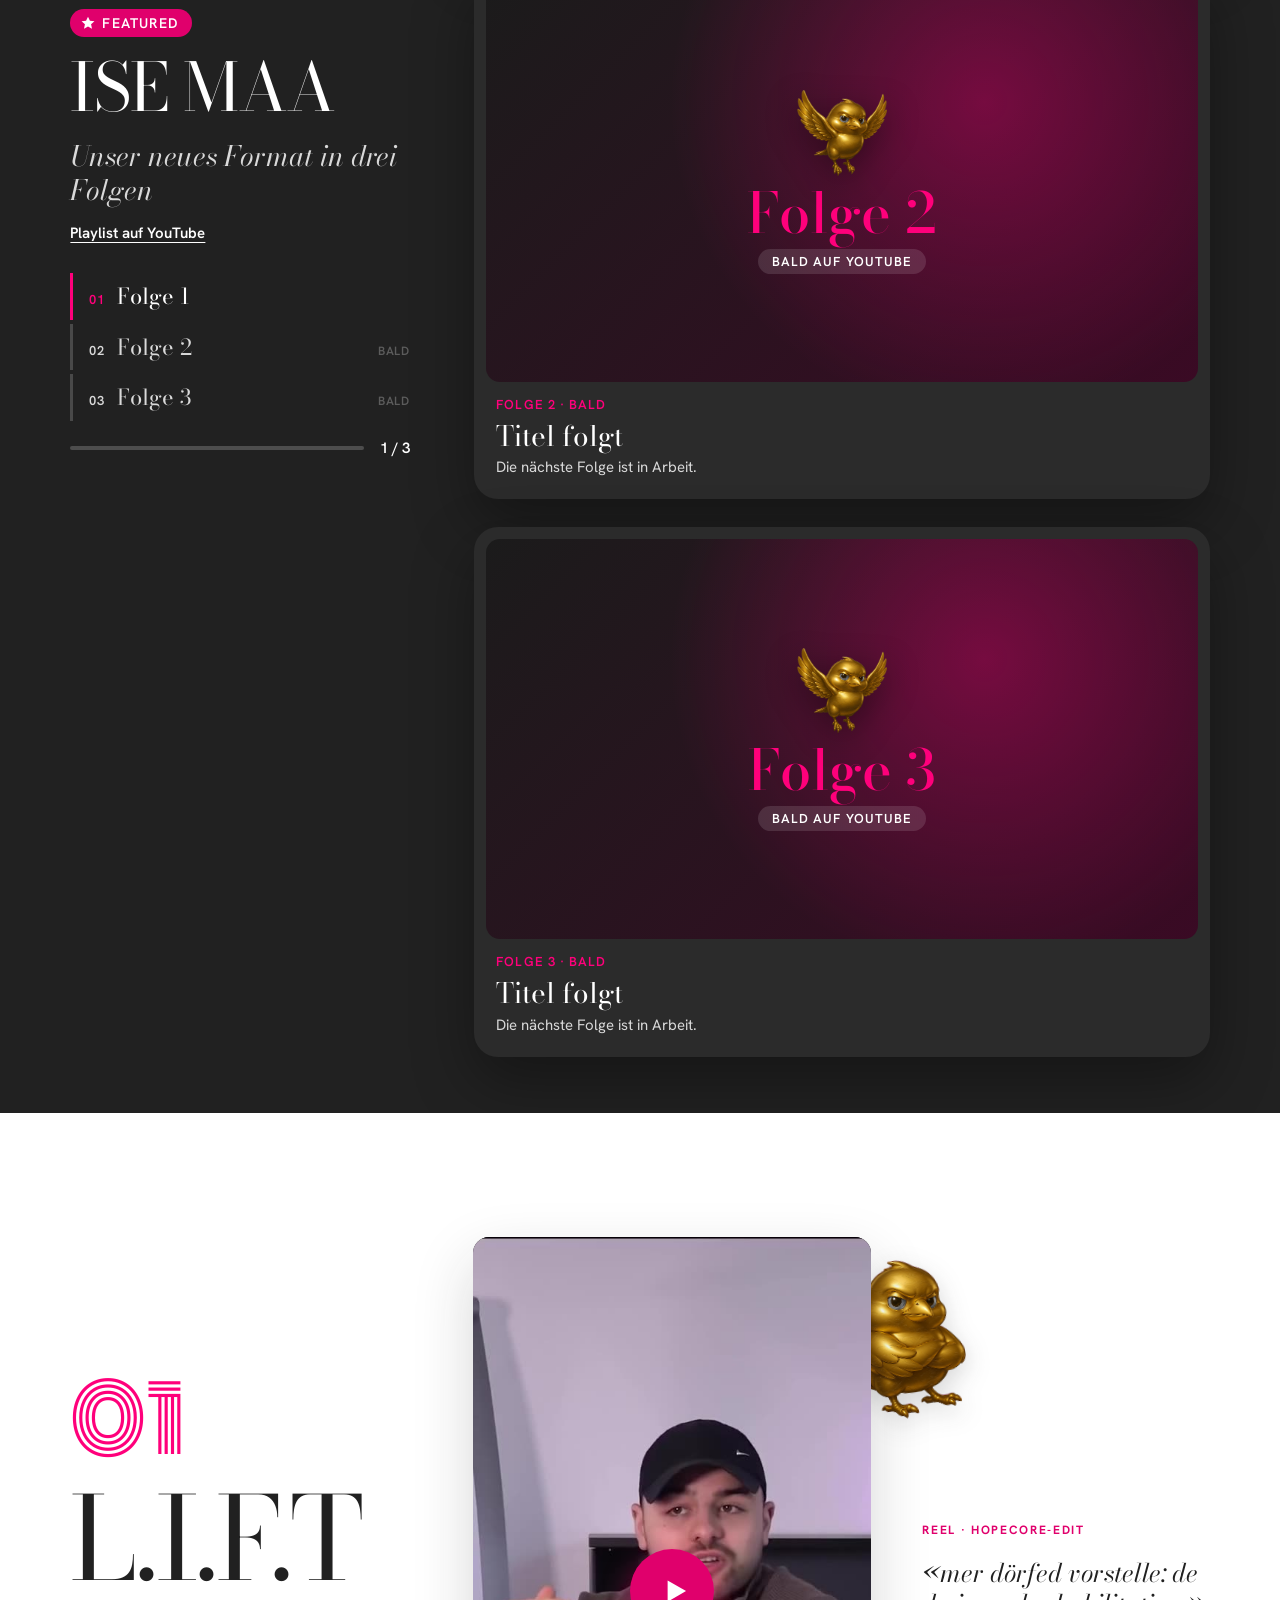
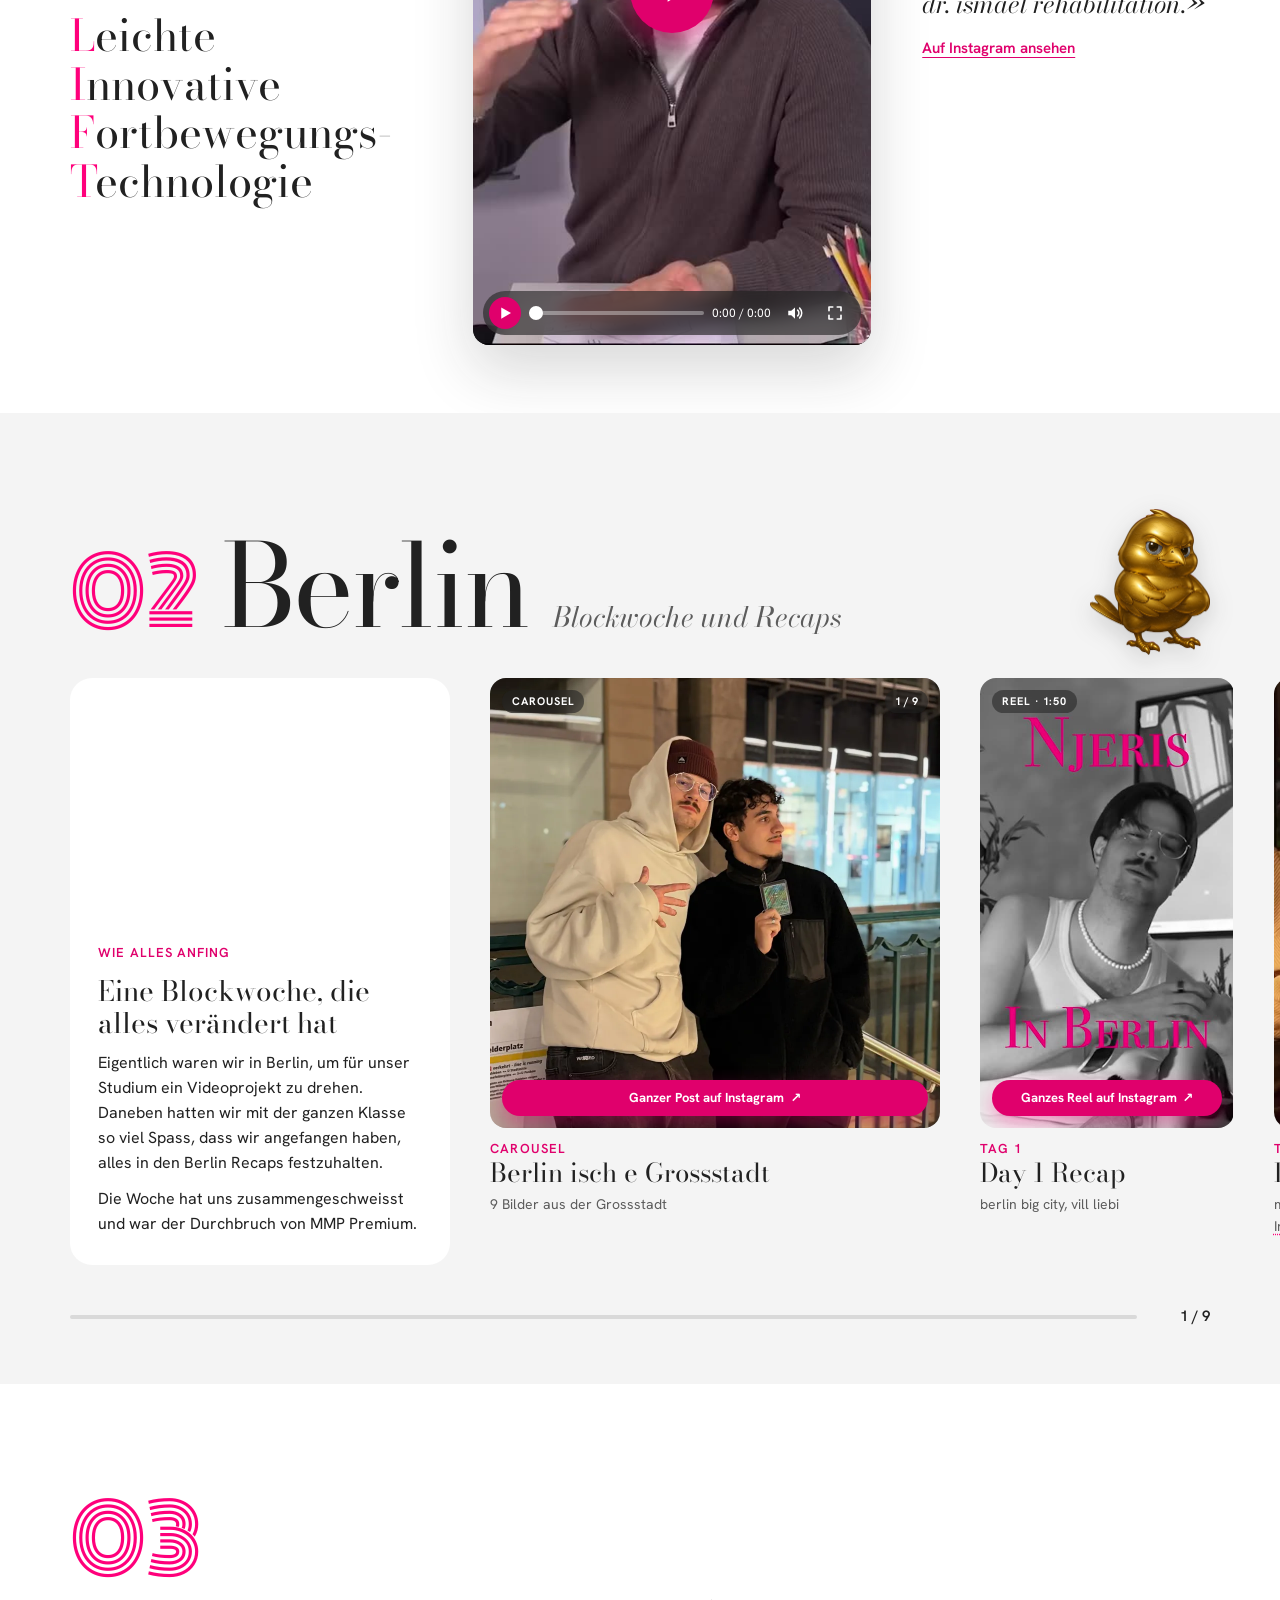
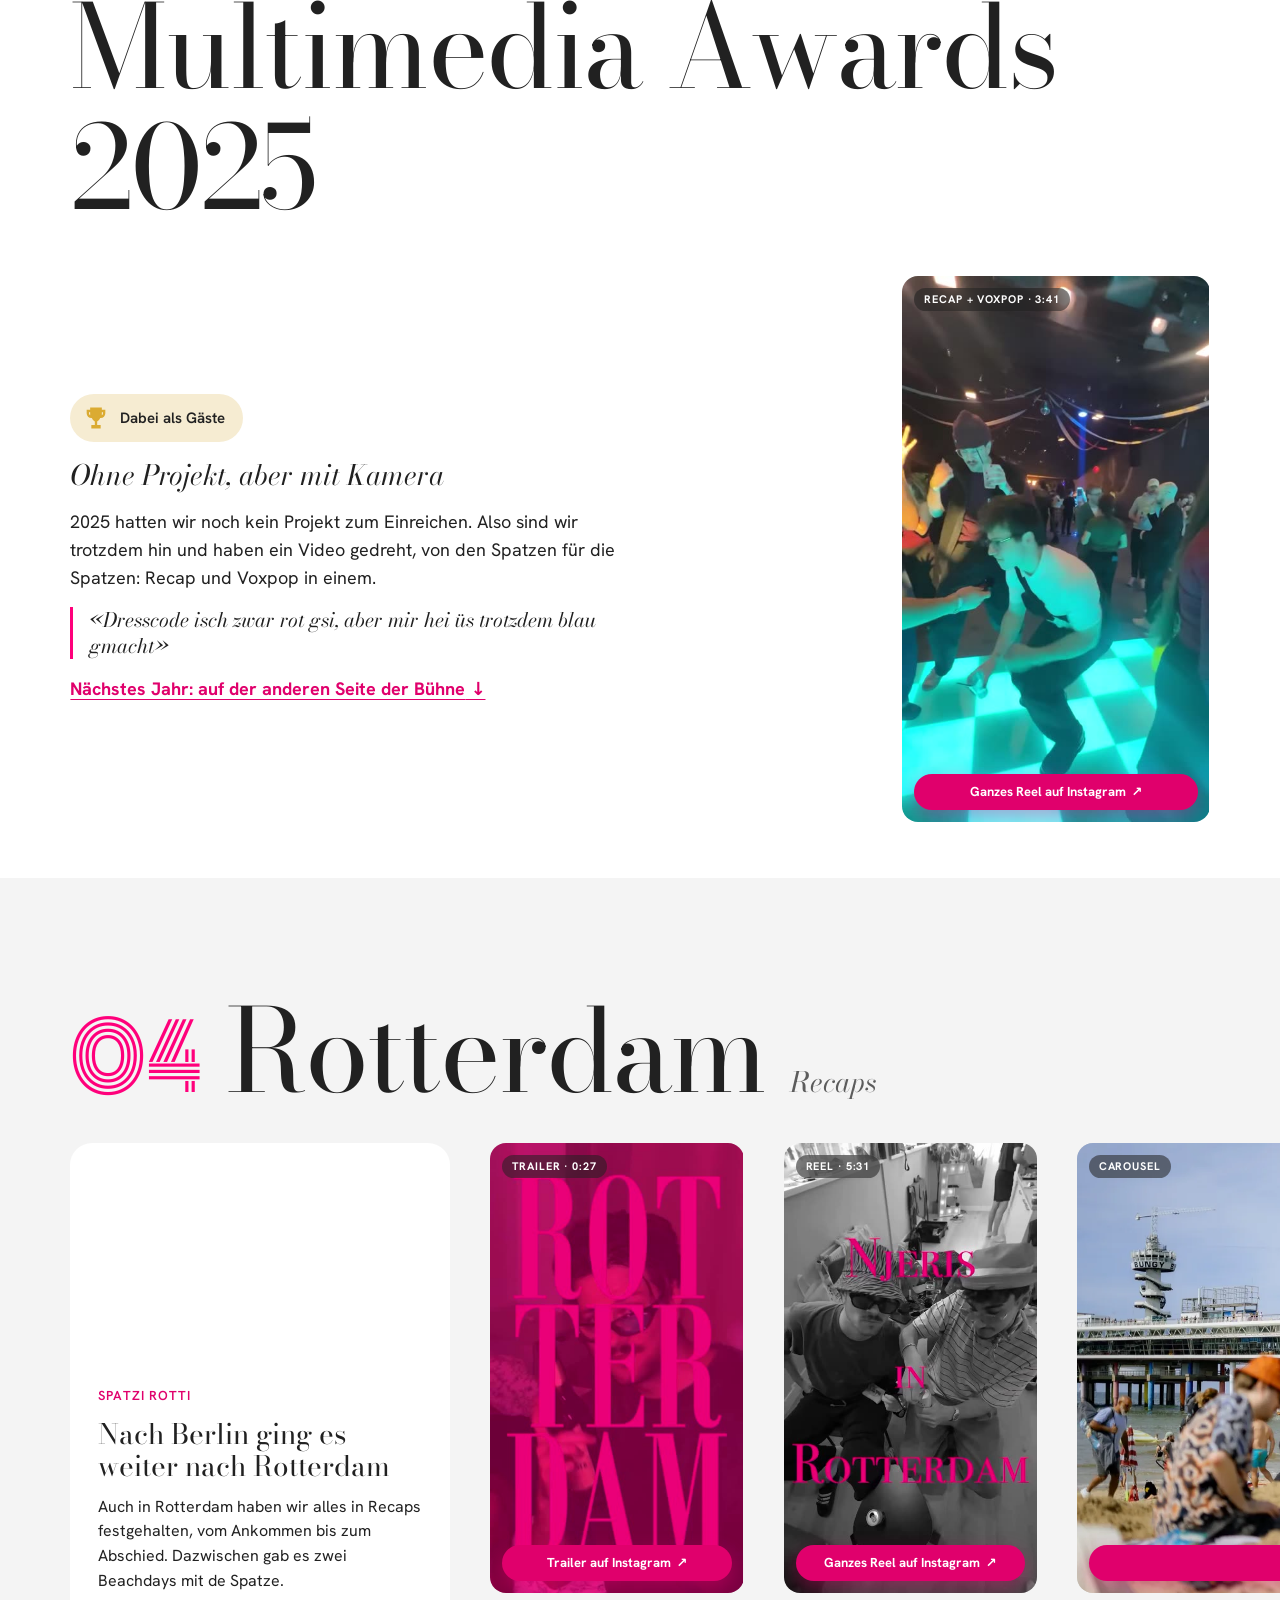
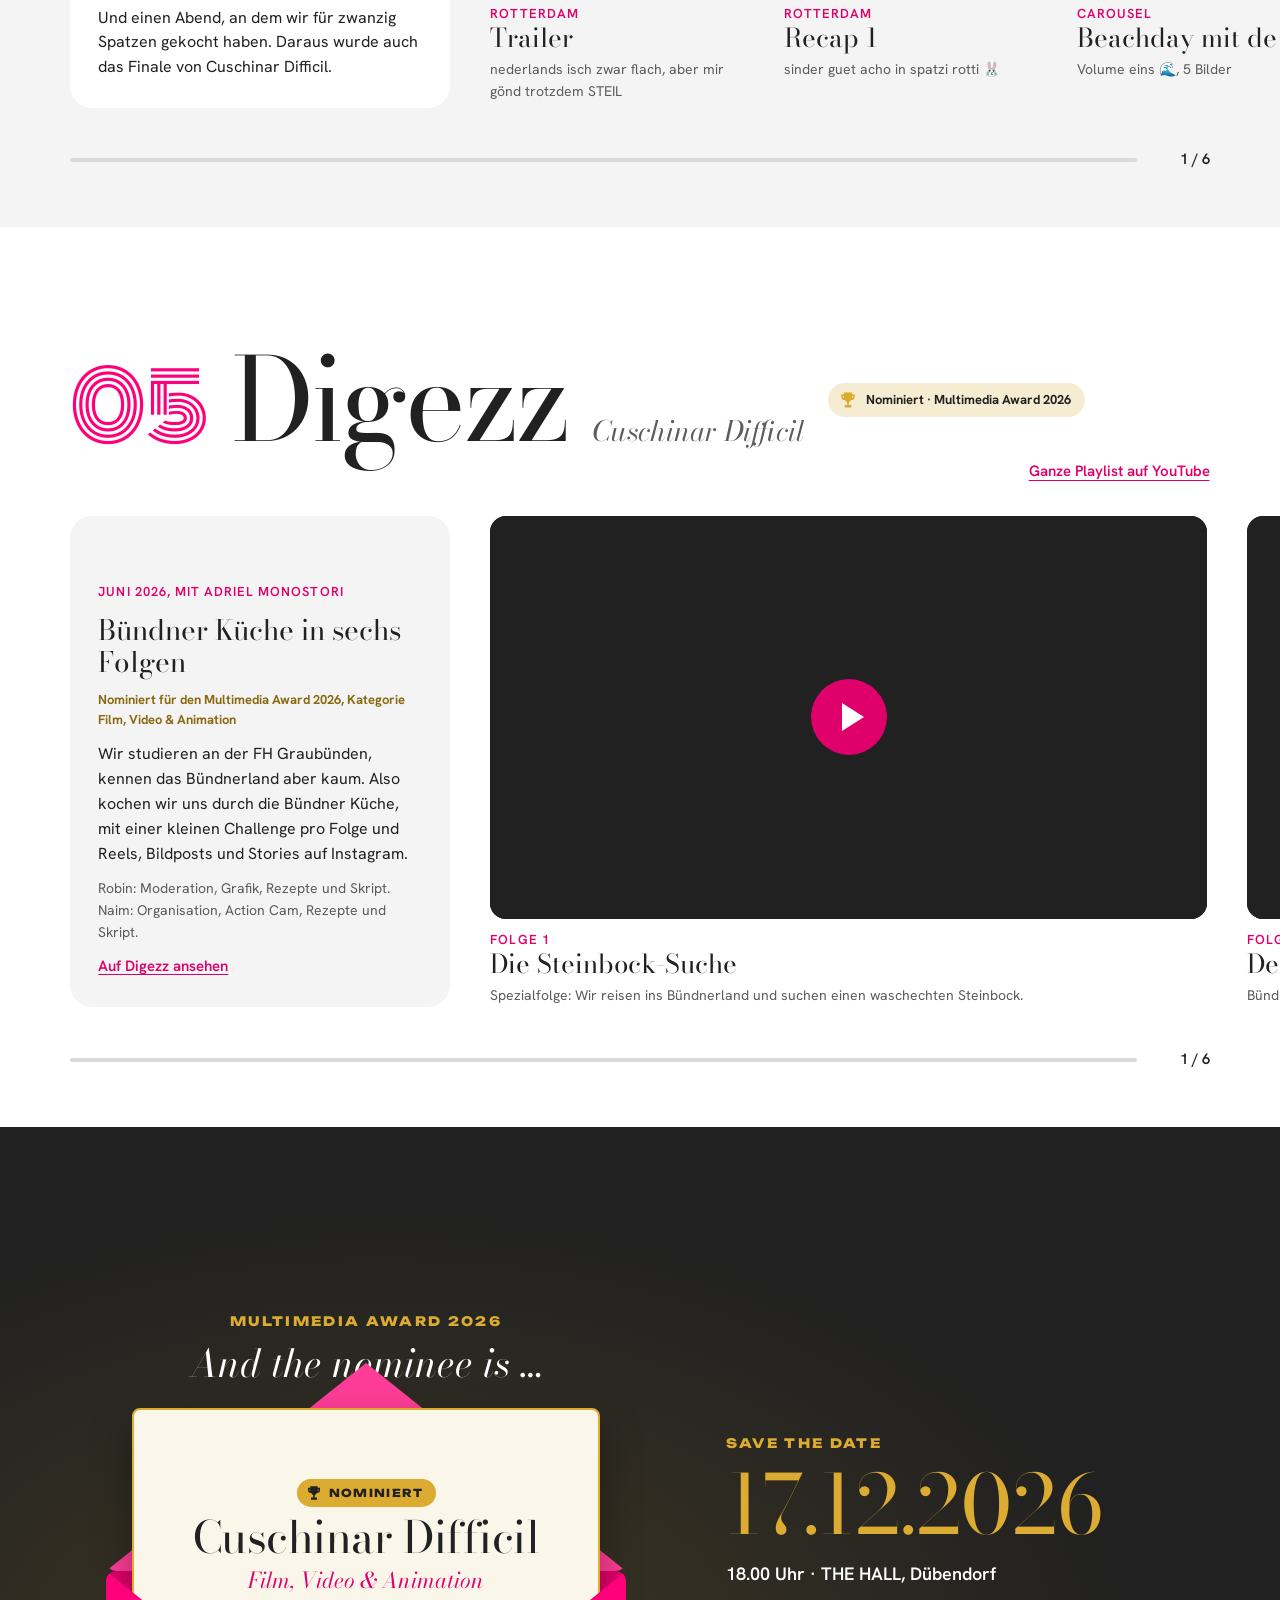
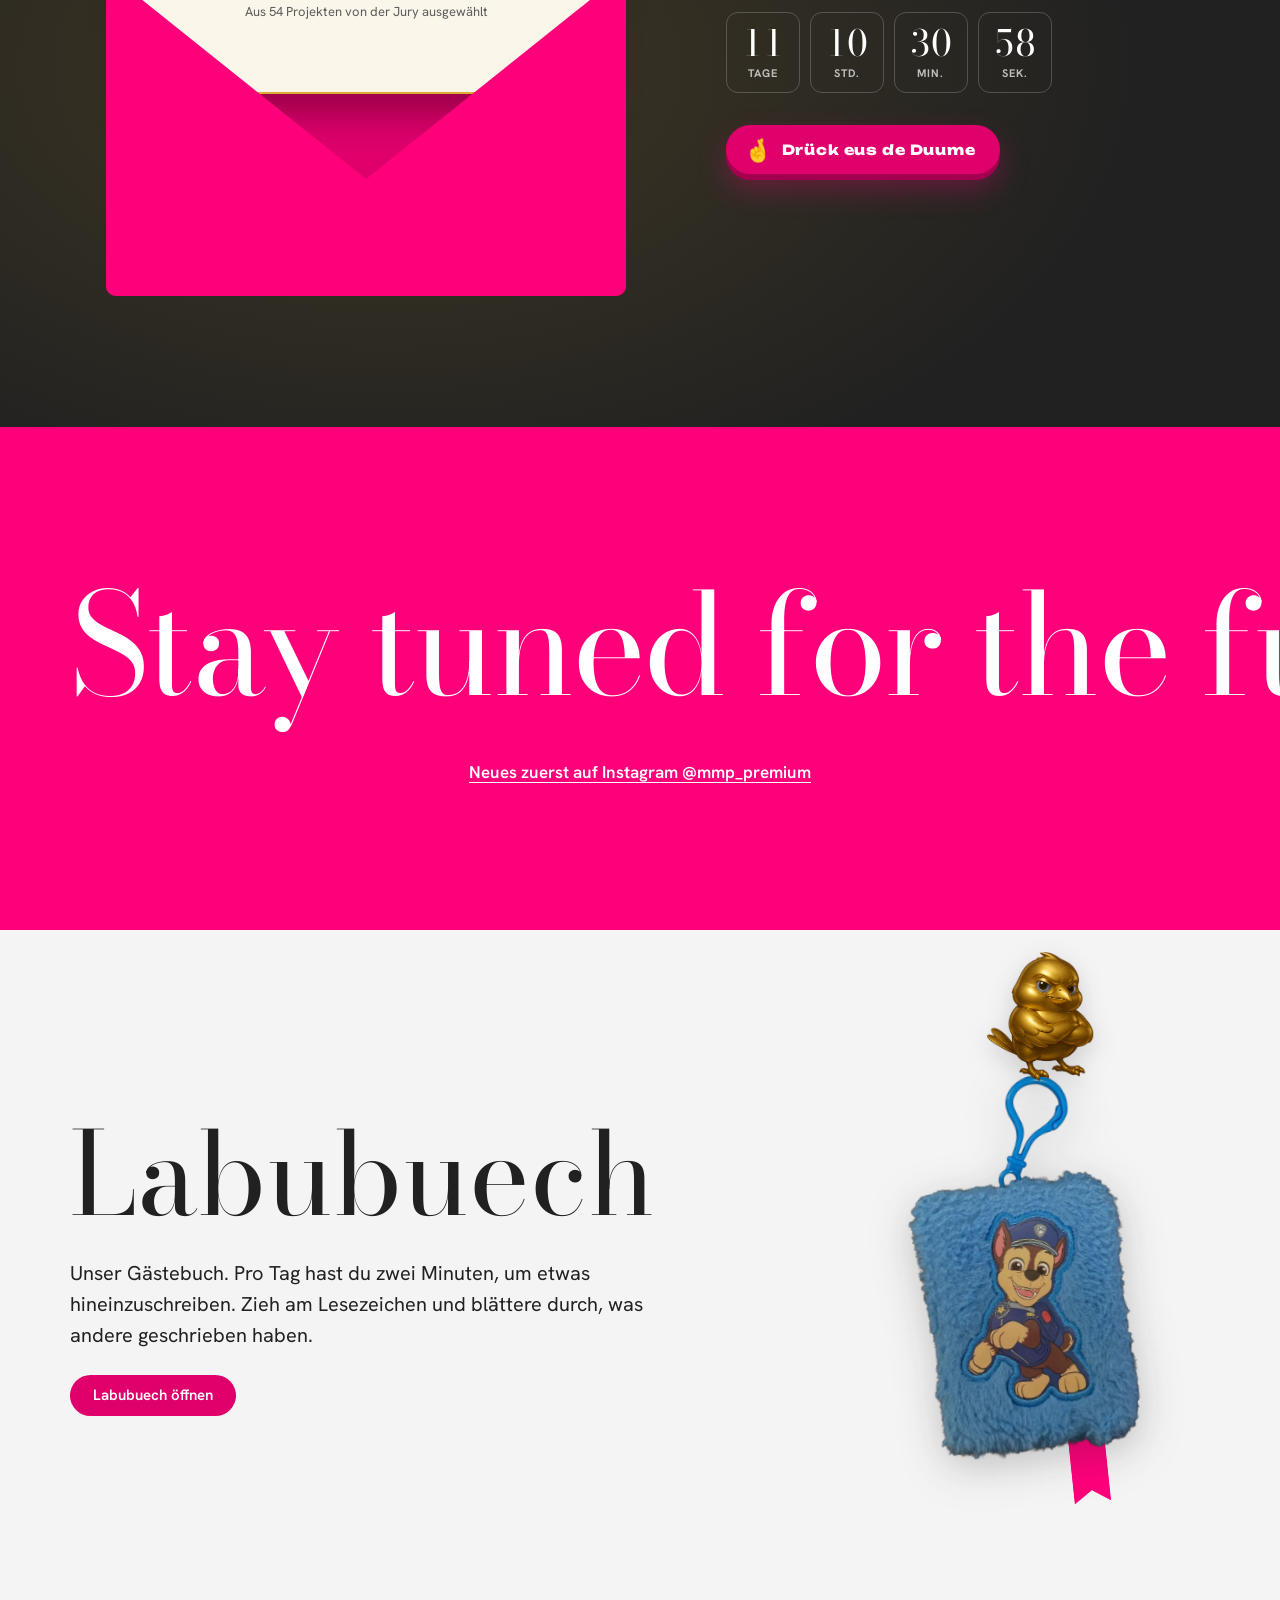
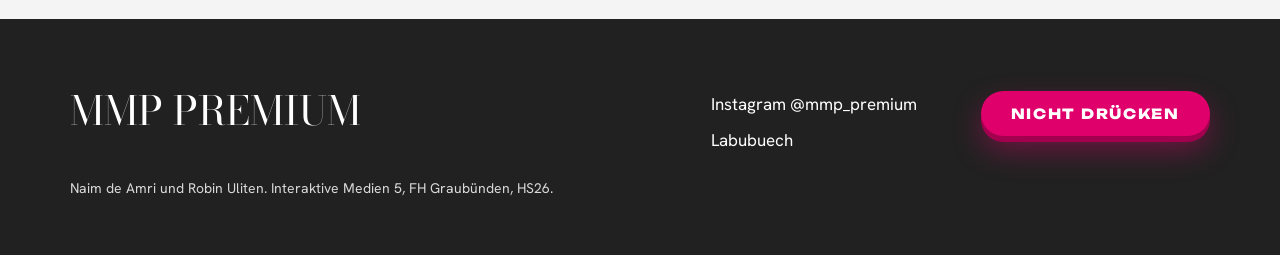
==== commit b41ca533: "fixed labubuech" ====
--- a/index.html
+++ b/index.html
@@ -1638,7 +1638,7 @@
             width="110"
             height="134"
           />
-          <img class="book__image" src="img/labubuech_1_front.webp" alt="Labubuech" />
+          <img class="book__image" src="img/labubuech_2_front.webp" alt="Labubuech" />
           <button
             class="book__ribbon"
             type="button"
@@ -1672,8 +1672,9 @@
       </p>
     </footer>
 
-    <!-- Labubuech als aufgeschlagenes Buch.
-       Die Seiten baut script.js ("Labubuech"): Vorwort, alte Einträge, zuletzt die leere Seite zum Schreiben. -->
+    <!-- Labubuech als aufgeschlagenes Buch: Foto vom offenen Buch, Text und Formular liegen auf den Papierseiten.
+       Laptop: Doppelseite (labubuech_1_open), Handy: eine Seite (labubuech_1_open_mobile).
+       Die Seiten baut script.js ("Labubuech"): Einträge, dann Einleitung (links) und Schreibseite (rechts). -->
     <dialog class="book-dialog" data-book-dialog aria-label="Labubuech">
       <form method="dialog" class="book-dialog__close">
         <button class="close-x" type="submit" aria-label="Labubuech schliessen">
@@ -1683,6 +1684,21 @@
         </button>
       </form>
       <div class="open-book">
+        <picture>
+          <source
+            media="(max-width: 759px)"
+            srcset="img/labubuech_1_open_mobile.webp"
+            width="1100"
+            height="1505"
+          />
+          <img
+            class="open-book__photo"
+            src="img/labubuech_1_open.webp"
+            alt=""
+            width="2000"
+            height="1928"
+          />
+        </picture>
         <div class="open-book__pages" data-book-pages></div>
         <button
           class="open-book__arrow open-book__arrow--prev"
@@ -1693,6 +1709,9 @@
           <svg viewBox="0 0 24 24" aria-hidden="true">
             <path d="M15 5l-7 7 7 7" />
           </svg>
+          <span class="open-book__label" data-book-prev-label
+            >Einträge durchstöbern</span
+          >
         </button>
         <button
           class="open-book__arrow open-book__arrow--next"
--- a/style.css
+++ b/style.css
@@ -1989,11 +1989,7 @@
 }
 
 .book--hero {
-  --book-w: clamp(
-    80px,
-    8vw,
-    120px
-  ); /* Slightly wider to accommodate an image */
+  --book-w: clamp(96px, 9.6vw, 144px); /* 20 % grösser als vorher (80–120px) */
   left: 9%;
   top: 60%;
   z-index: 2;
@@ -2038,7 +2034,9 @@
 /* ---------- Labubuech: aufgeschlagenes Buch (Pop-up) ---------- */
 
 .book-dialog {
-  width: min(960px, calc(100vw - 32px));
+  /* so gross wie möglich, aber immer ganz im Bild (Foto ist fast quadratisch) */
+  width: min(1040px, calc(100vw - 32px), calc((100svh - 24px) * 1.037));
+  container-type: inline-size; /* Schrift im Buch richtet sich nach der Buchbreite (cqi) */
   max-width: none;
   max-height: none;
   padding: 0;
@@ -2049,10 +2047,12 @@
 .book-dialog::backdrop {
   background: rgba(33, 33, 33, 0.7);
 }
+/* X oben rechts über dem Foto (dort ist der Hintergrund frei) */
 .book-dialog__close {
-  display: flex;
-  justify-content: flex-end;
-  margin-bottom: 10px;
+  position: absolute;
+  z-index: 3;
+  top: 4px;
+  right: 4px;
 }
 .book-dialog__close button {
   width: 44px;
@@ -2079,64 +2079,57 @@
   stroke-linecap: round;
 }
 
+/* Foto vom offenen Buch; Text und Formular liegen genau auf den Papierseiten.
+   Die Prozentwerte sind im Foto ausgemessen (labubuech_1_open.webp). */
 .open-book {
   position: relative;
-  padding: 14px;
-  border-radius: 14px;
-  background: var(--book-blue);
-  box-shadow: 0 24px 60px rgba(0, 0, 0, 0.35);
+  font-size: clamp(0.6875rem, 2cqi, 1.0625rem); /* wächst und schrumpft mit dem Buch */
+}
+.open-book__photo {
+  display: block;
+  width: 100%;
+  height: auto;
+  filter: drop-shadow(0 24px 40px rgba(0, 0, 0, 0.45));
 }
 .open-book__pages {
+  position: absolute;
+  left: 13%;
+  right: 9%;
+  top: 31.5%;
+  bottom: 10.5%;
   display: grid;
   grid-template-columns: 1fr 1fr;
-  height: min(600px, calc(100svh - 120px));
-  perspective: 1600px;
+  column-gap: 9.6%; /* Falz in der Mitte */
 }
 
 .book-page {
   position: relative;
   display: flex;
   flex-direction: column;
-  gap: 12px;
+  gap: 0.6em;
   min-height: 0;
-  padding: 48px 40px 76px;
+  padding: 1.5em 0.4em 2.9em; /* oben Platz für "Eintrag x von y", unten für die Pfeile */
   overflow-y: auto;
-  background: var(--book-paper);
-  font: 400 1.1875rem/1.5 var(--font-display);
+  color: var(--ink);
+  font: 400 1em/1.45 var(--font-display);
 }
 .book-page[hidden] {
   display: none;
 }
-/* linke und rechte Seite mit Schatten zum Buchrücken */
-.book-page:nth-child(odd) {
-  border-radius: 6px 0 0 6px;
-  background-image: linear-gradient(
-    to left,
-    rgba(33, 33, 33, 0.14),
-    rgba(33, 33, 33, 0) 9%
-  );
-}
-.book-page:nth-child(even) {
-  border-radius: 0 6px 6px 0;
-  background-image: linear-gradient(
-    to right,
-    rgba(33, 33, 33, 0.14),
-    rgba(33, 33, 33, 0) 9%
-  );
-}
 .book-page__num {
   position: absolute;
-  top: 18px;
-  right: 28px;
+  top: 0;
+  right: 0.4em;
   color: var(--ink-soft);
-  font: 400 0.8125rem/1 var(--font-body);
+  font: 400 0.75em/1 var(--font-body);
+}
+.book-page--intro,
+.book-page--write {
+  padding-top: 0.2em;
 }
 .book-page h3 {
-  font-size: 2rem;
-}
-.book-page time {
-  color: var(--ink-soft);
-  font: 400 0.875rem/1 var(--font-body);
+  font-size: 1.55em;
+  line-height: 1.1;
 }
 .book-page p {
   overflow-wrap: anywhere;
@@ -2146,64 +2139,93 @@
   opacity: 0.25;
 }
 .book-page--intro img {
-  width: 90px;
+  width: 4.5em;
+  height: auto;
   margin-top: auto;
   align-self: center;
 }
 
-/* Umblättern */
+/* Eintrag als Zitat: Text oben, unten "— Name, Datum um Zeit" */
+.book-entry {
+  display: flex;
+  flex: 1;
+  flex-direction: column;
+  margin: 0;
+  font-size: 1.12em;
+}
+.book-entry footer {
+  margin-top: auto;
+  padding-top: 1em;
+  color: var(--ink-soft);
+  font: italic 400 0.82em/1.35 var(--font-display);
+  text-align: right;
+}
+
+/* Umblättern: die neue Seite gleitet sanft herein (das Papier im Foto bleibt) */
 .book-page.is-turning-next {
-  transform-origin: right center;
-  animation: page-turn-next 0.45s ease-out;
+  animation: page-turn-next 0.35s ease-out;
 }
 .book-page.is-turning-prev {
-  transform-origin: left center;
-  animation: page-turn-prev 0.45s ease-out;
+  animation: page-turn-prev 0.35s ease-out;
 }
 @keyframes page-turn-next {
   from {
-    transform: rotateY(80deg);
+    opacity: 0;
+    transform: translateX(14px);
   }
 }
 @keyframes page-turn-prev {
   from {
-    transform: rotateY(-80deg);
-  }
-}
-
-/* Pfeile unten links und rechts, wie im Minecraft-Buch */
+    opacity: 0;
+    transform: translateX(-14px);
+  }
+}
+
+/* Pfeile unten auf den Seiten, links mit Beschriftung "Einträge durchstöbern" */
 .open-book__arrow {
   position: absolute;
-  bottom: 30px;
+  bottom: 11%;
   z-index: 2;
-  display: grid;
-  place-items: center;
-  width: 44px;
-  height: 44px;
-  padding: 0;
+  display: inline-flex;
+  align-items: center;
+  gap: 0.35em;
+  min-width: 40px;
+  height: 40px;
+  padding: 0 4px;
   border: 0;
-  border-radius: 50%;
+  border-radius: 999px;
   background: none;
   color: var(--pink-strong);
+  font: 700 0.85em/1 var(--font-body);
   cursor: pointer;
 }
 .open-book__arrow--prev {
-  left: 34px;
+  left: 12%;
+  padding-right: 12px;
 }
 .open-book__arrow--next {
-  right: 34px;
+  right: 8%;
+  justify-content: center;
 }
 .open-book__arrow svg {
-  width: 30px;
-  height: 30px;
+  flex: none;
+  width: 28px;
+  height: 28px;
   fill: none;
   stroke: currentColor;
   stroke-width: 2.6;
   stroke-linecap: round;
   stroke-linejoin: round;
 }
-.open-book__arrow:hover {
+.open-book__label[hidden] {
+  display: none;
+}
+.open-book__arrow:hover,
+.open-book__arrow:focus-visible {
   background: var(--pink-soft);
+}
+.open-book__arrow:focus-visible {
+  outline: 2px solid var(--pink);
 }
 .open-book__arrow:disabled {
   visibility: hidden;
@@ -2213,7 +2235,7 @@
 .book-write {
   display: flex;
   flex-direction: column;
-  gap: 14px;
+  gap: 0.5em;
   flex: 1;
   min-height: 0;
 }
@@ -2223,12 +2245,12 @@
   gap: 10px;
 }
 .book-write__timer span {
-  font: 400 2.75rem/1 var(--font-display);
+  font: 400 1.8em/1 var(--font-display);
   color: var(--pink);
 }
 .book-write__timer small {
   color: var(--ink-soft);
-  font: 400 0.875rem/1 var(--font-body);
+  font: 400 0.8em/1 var(--font-body);
 }
 .book-field {
   display: grid;
@@ -2237,16 +2259,16 @@
 .book-field--grow {
   flex: 1;
   grid-template-rows: auto 1fr;
-  min-height: 120px;
+  min-height: 4.5em;
 }
 .book-field > span {
-  font: 600 0.8125rem/1.2 var(--font-body);
+  font: 600 0.75em/1.2 var(--font-body);
   color: var(--ink-soft);
 }
 .book-field input,
 .book-field textarea {
   width: 100%;
-  padding: 4px 2px;
+  padding: 0.2em 2px;
   border: 0;
   border-bottom: 1.5px solid #d8cdb2;
   background: transparent;
@@ -2256,11 +2278,11 @@
 /* liniertes Papier */
 .book-field textarea {
   resize: none;
-  line-height: 32px;
+  line-height: 1.75em;
   background: repeating-linear-gradient(
     to bottom,
-    transparent 0 31px,
-    #e3d8bd 31px 32px
+    transparent 0 calc(1.75em - 1px),
+    #d9d4c8 calc(1.75em - 1px) 1.75em
   );
   border-bottom: 0;
 }
@@ -2274,6 +2296,8 @@
 }
 .book-write .btn {
   align-self: flex-start;
+  padding: 0.6em 1.3em;
+  font-size: 0.92em;
 }
 
 /* ---------- Footer ---------- */
@@ -2848,7 +2872,7 @@
   }
 
   .book--hero {
-    --book-w: 60px;
+    --book-w: 72px;
     left: var(--gutter);
     top: auto;
     bottom: calc(14% + 26px);
@@ -2972,26 +2996,30 @@
   }
 }
 
-/* Buch-Pop-up auf schmalen Bildschirmen: eine Seite statt Doppelseite (gleiche Grenze wie in script.js) */
+/* Buch-Pop-up auf schmalen Bildschirmen: eine Seite statt Doppelseite (gleiche Grenze wie in script.js).
+   Foto labubuech_1_open_mobile.webp, Papierfläche dort ausgemessen. */
 @media (max-width: 759px) {
+  .book-dialog {
+    width: min(calc(100vw - 24px), calc((100svh - 24px) * 0.731));
+  }
   .open-book {
-    padding: 10px;
+    font-size: clamp(0.8125rem, 4cqi, 1rem);
   }
   .open-book__pages {
+    left: 16%;
+    right: 14%;
+    top: 9%;
+    bottom: 13%;
     grid-template-columns: 1fr;
-    height: min(620px, calc(100svh - 100px));
-  }
-  .book-page,
-  .book-page:nth-child(n) {
-    padding: 44px 24px 72px;
-    border-radius: 6px;
-    background-image: none;
+  }
+  .open-book__arrow {
+    bottom: 13.5%;
   }
   .open-book__arrow--prev {
-    left: 20px;
+    left: 14%;
   }
   .open-book__arrow--next {
-    right: 20px;
+    right: 12%;
   }
 }
 
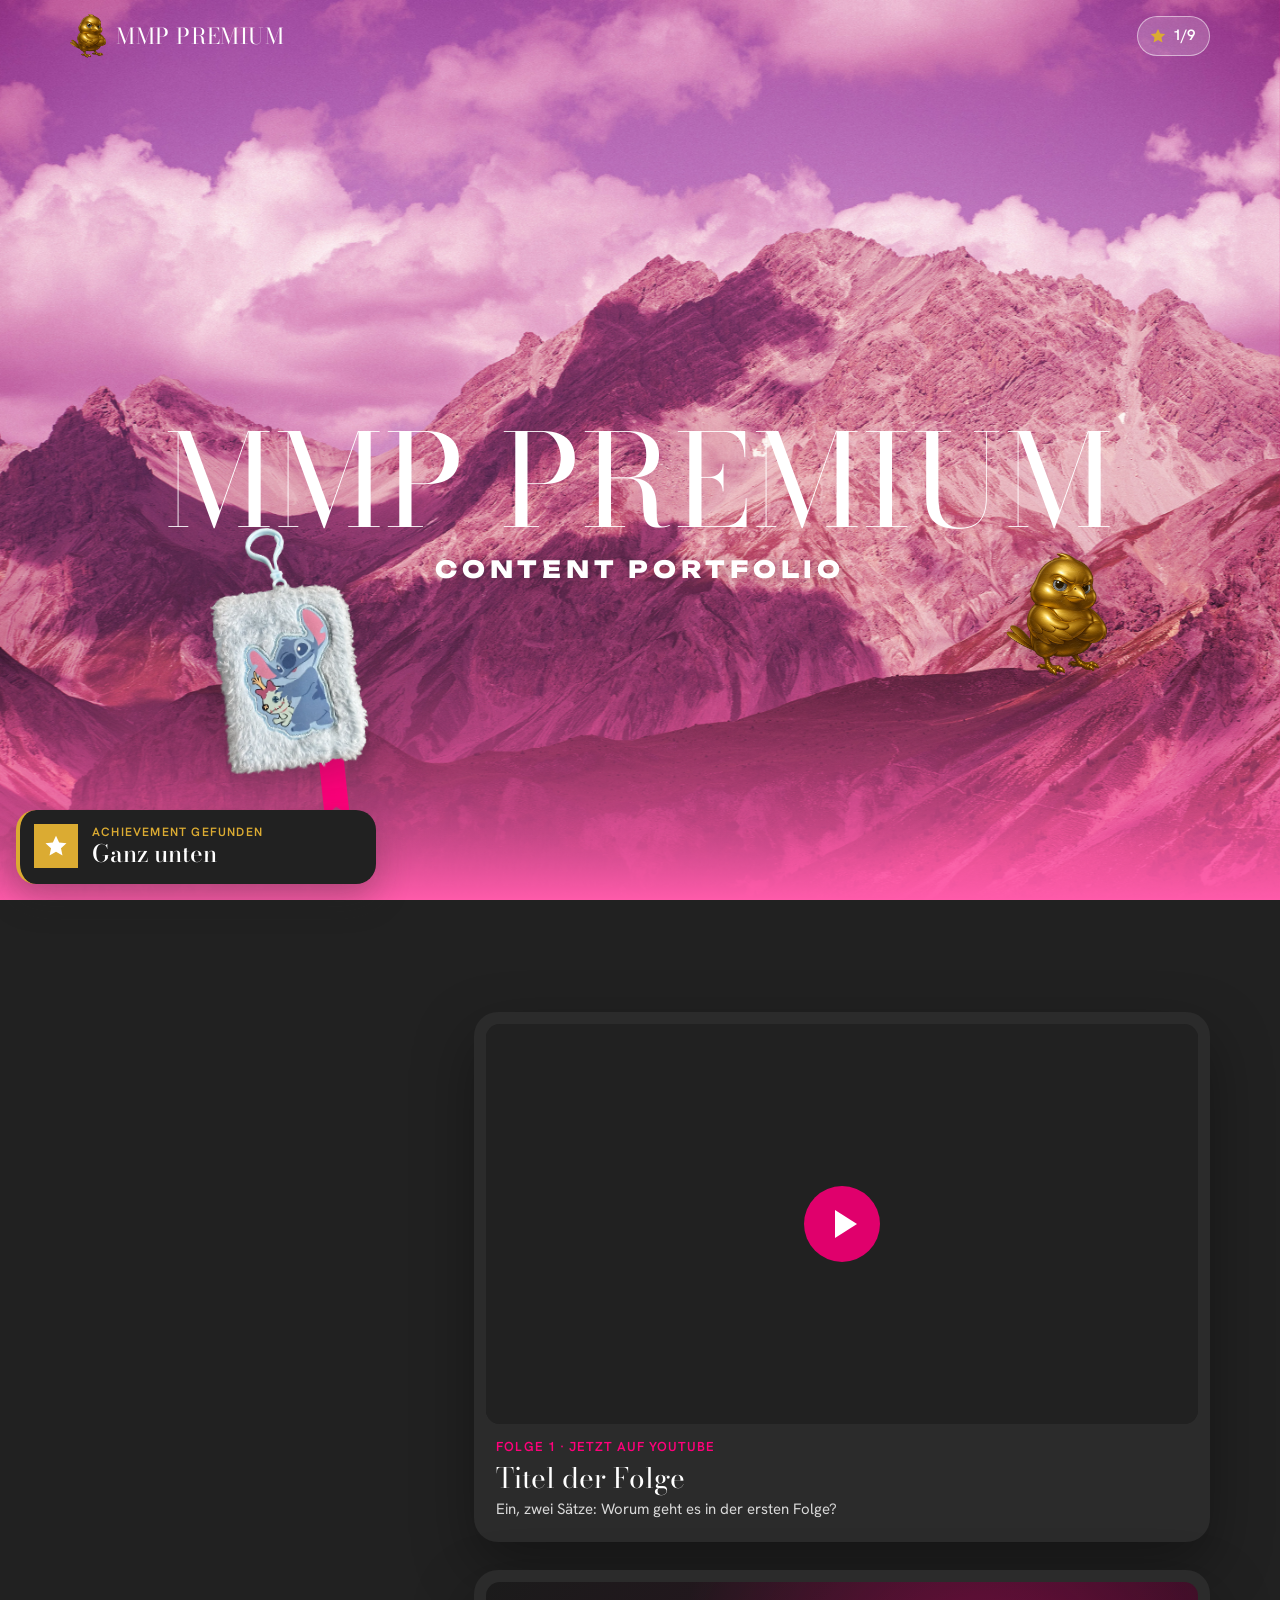
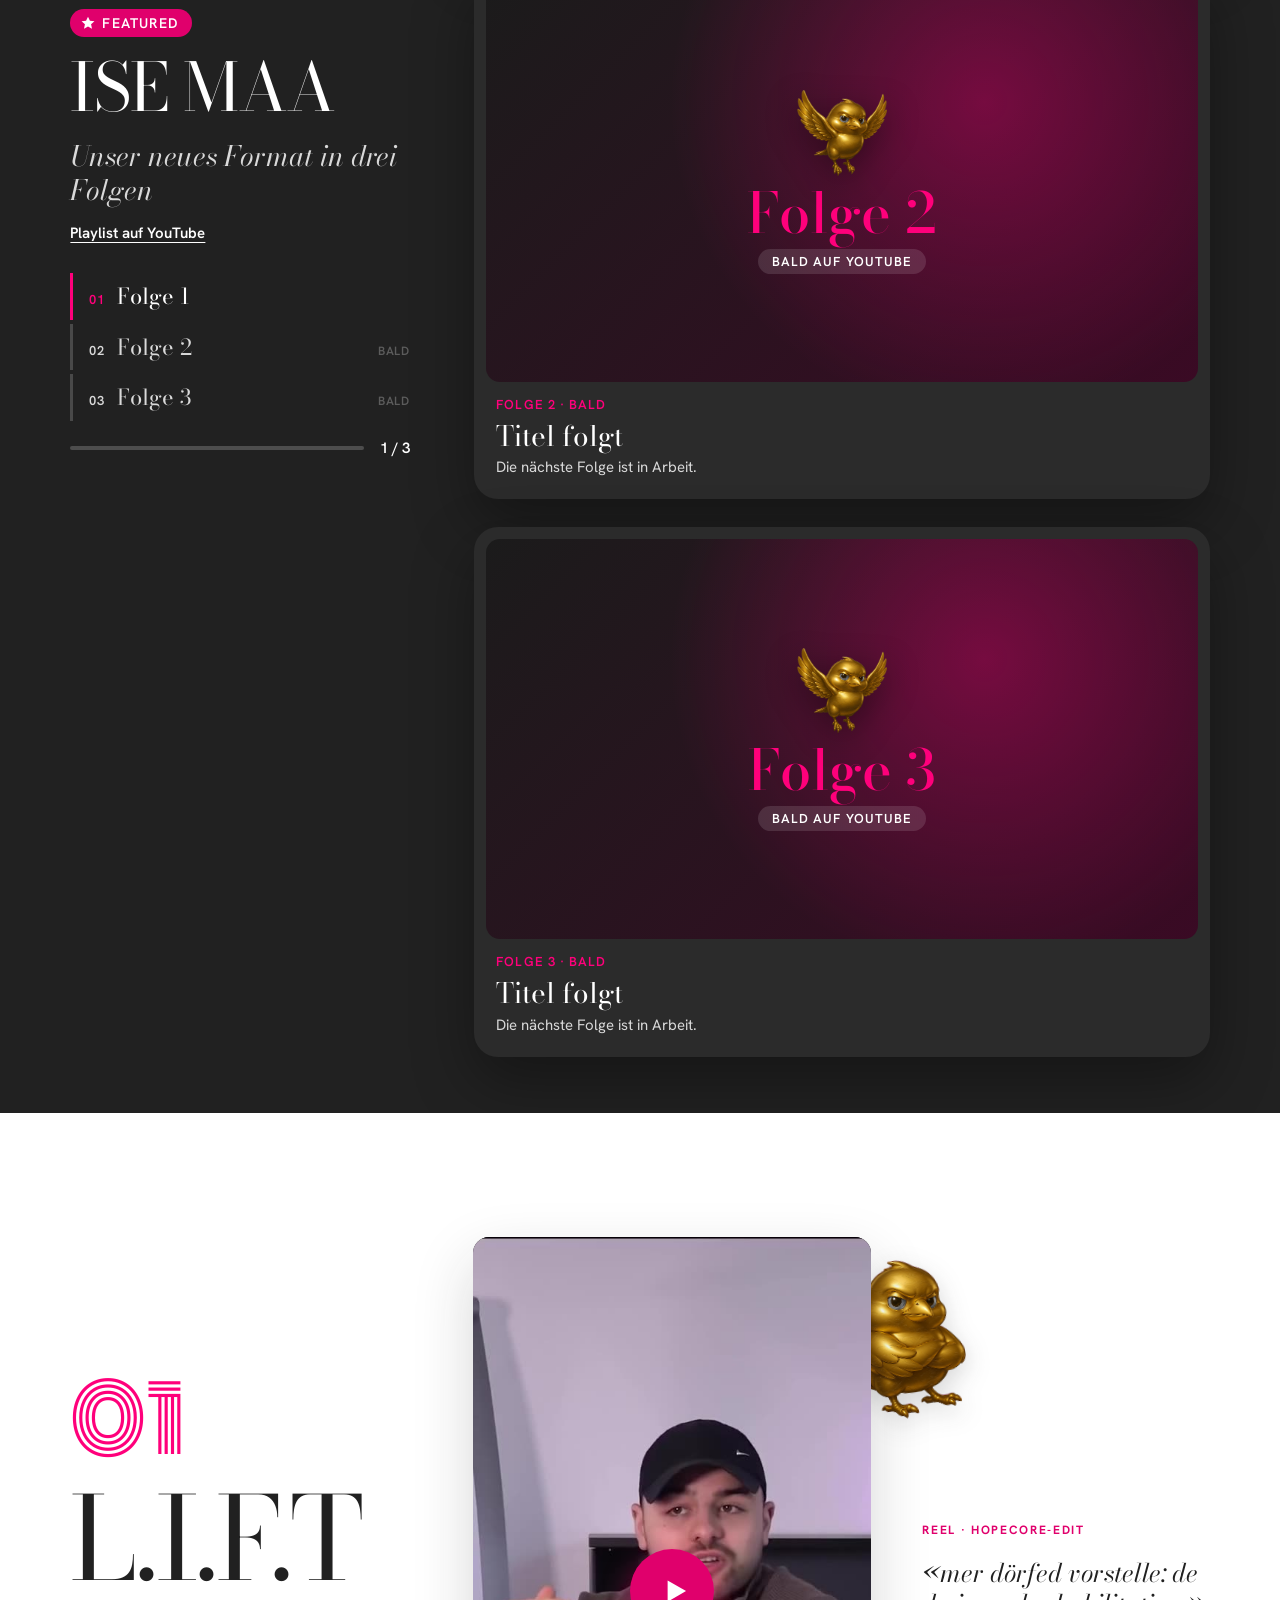
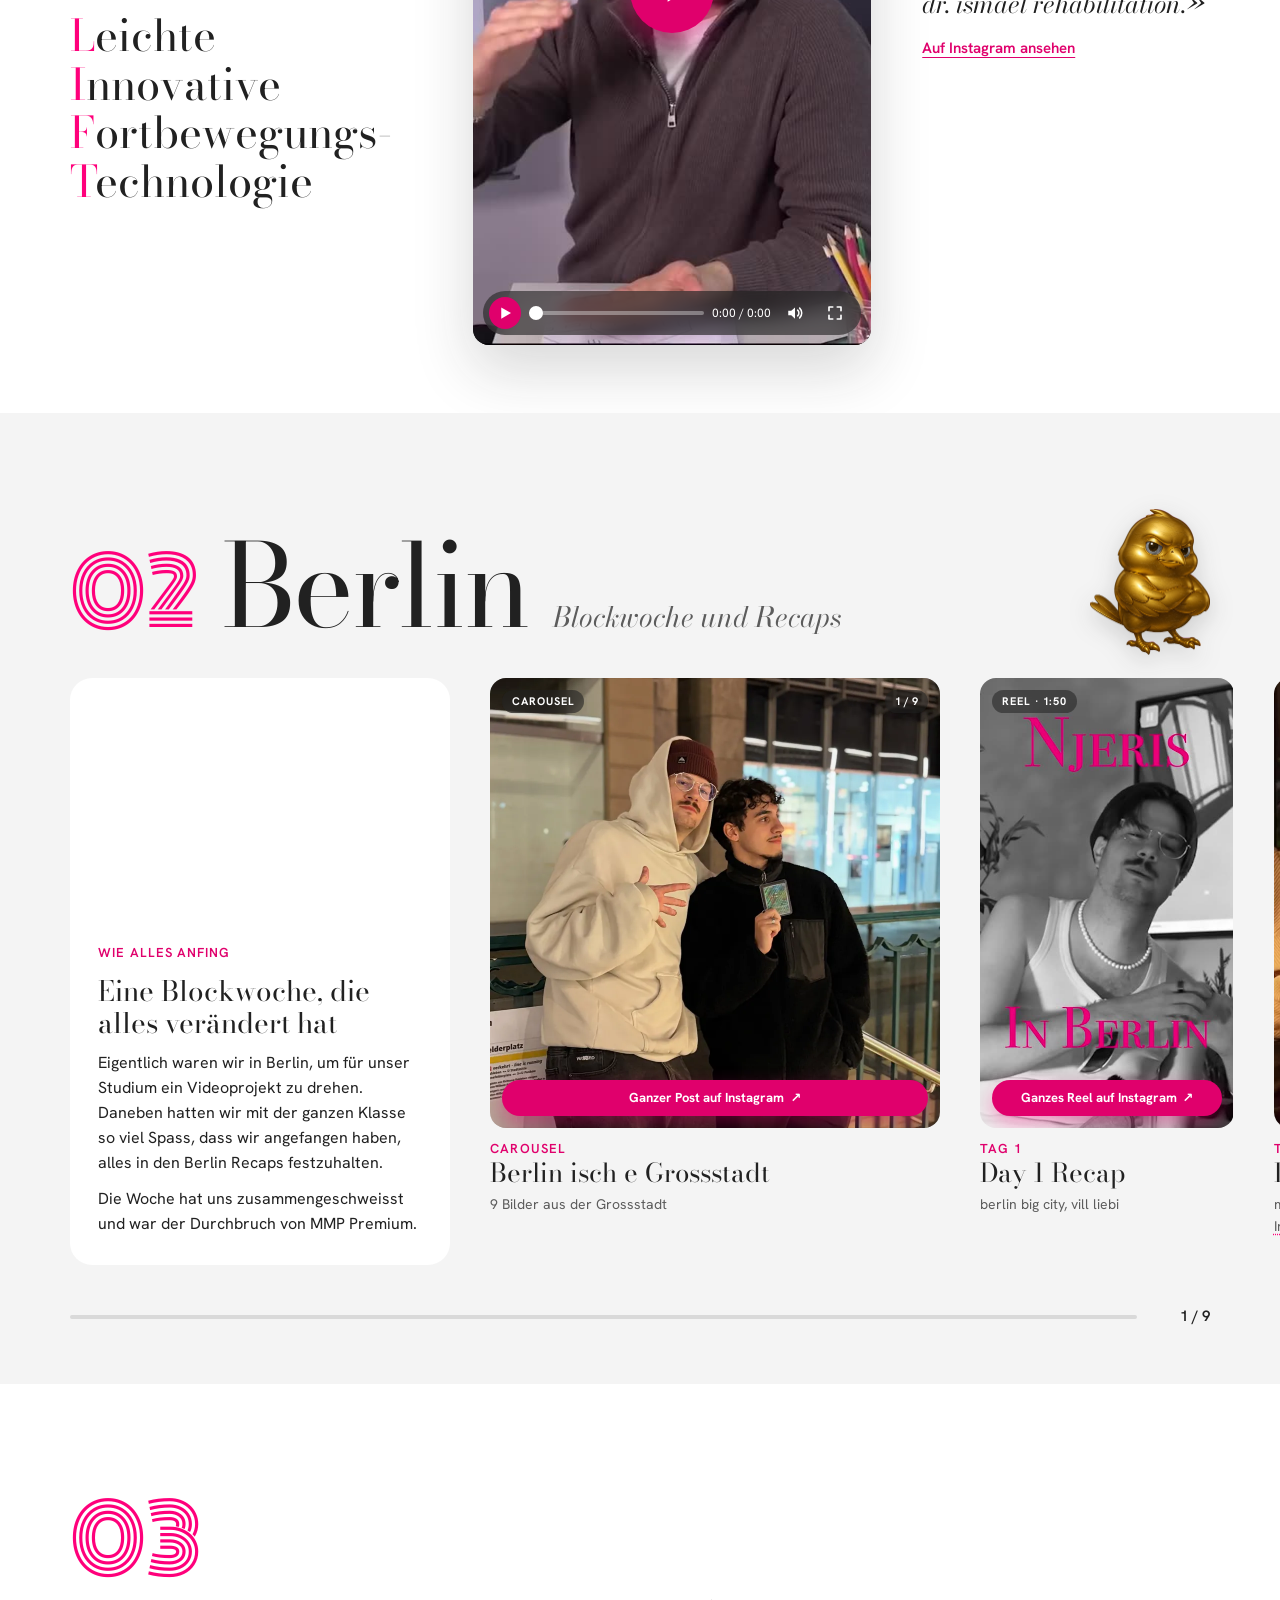
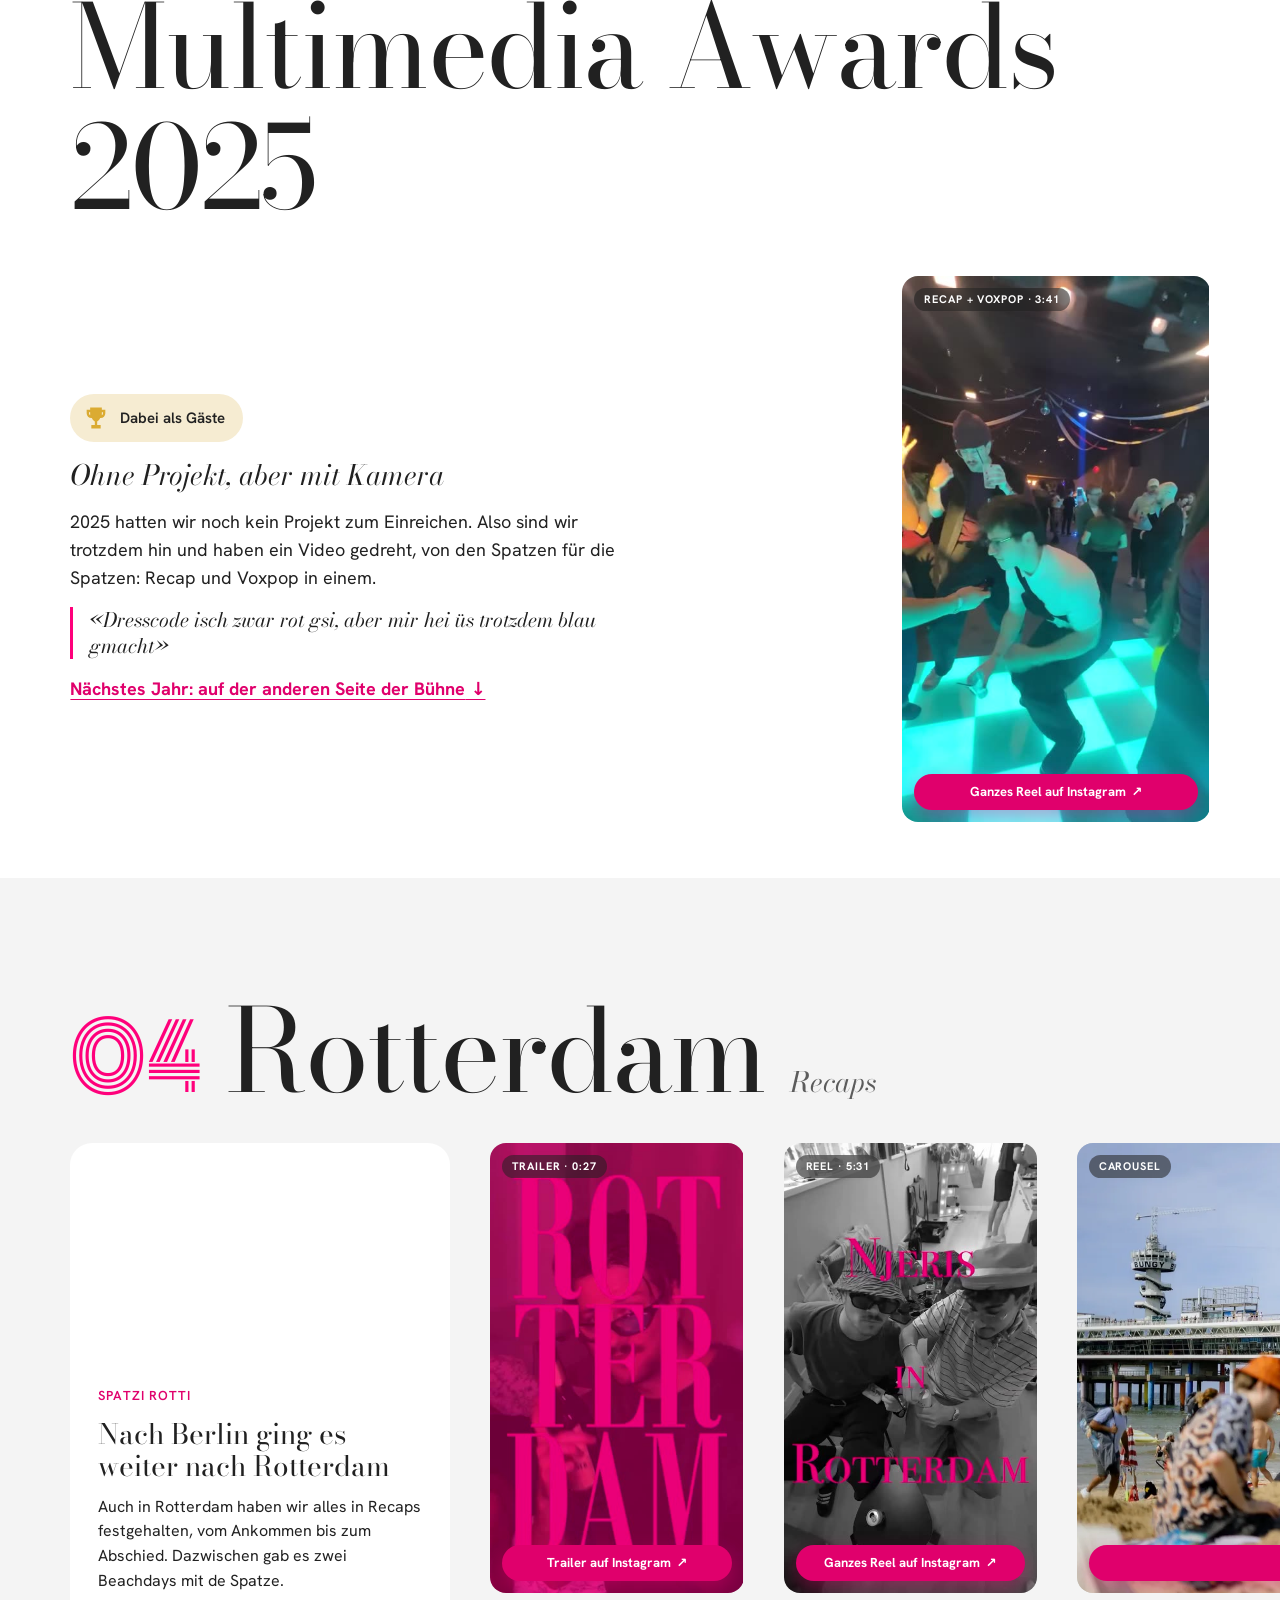
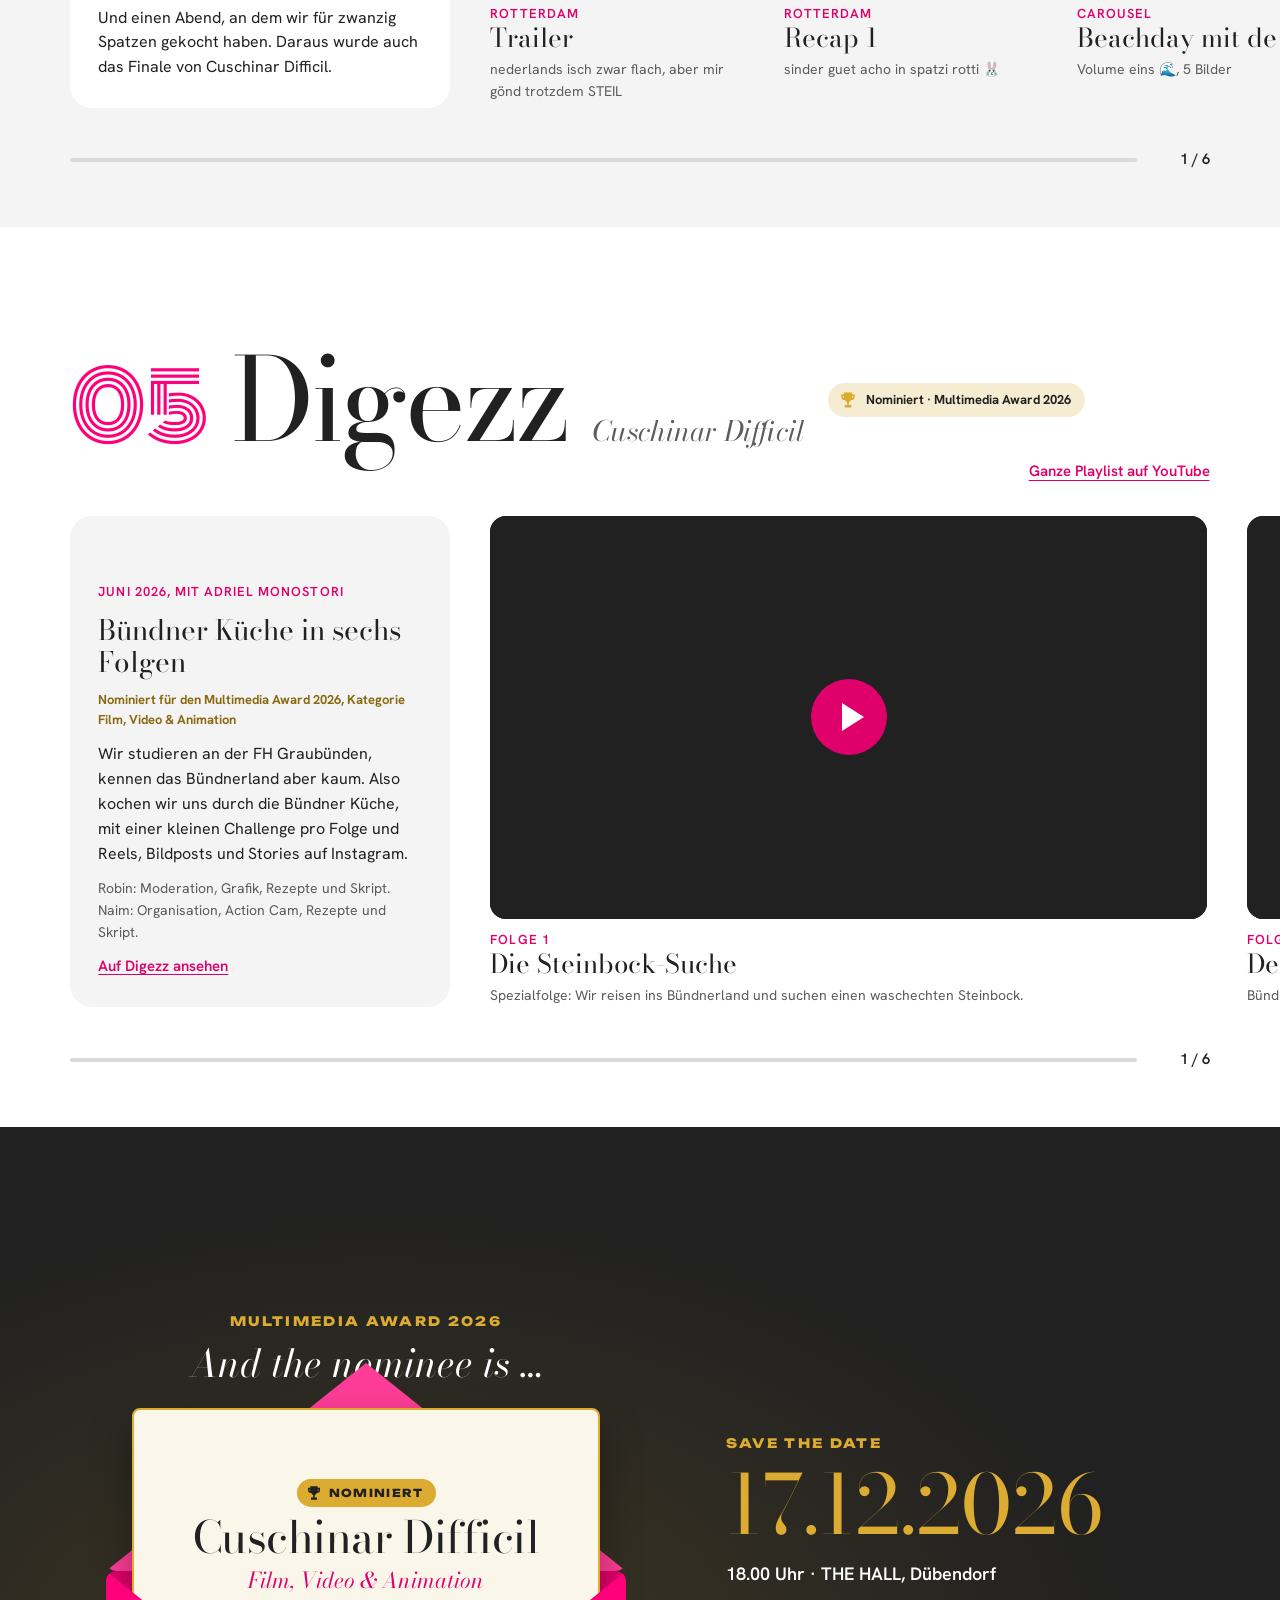
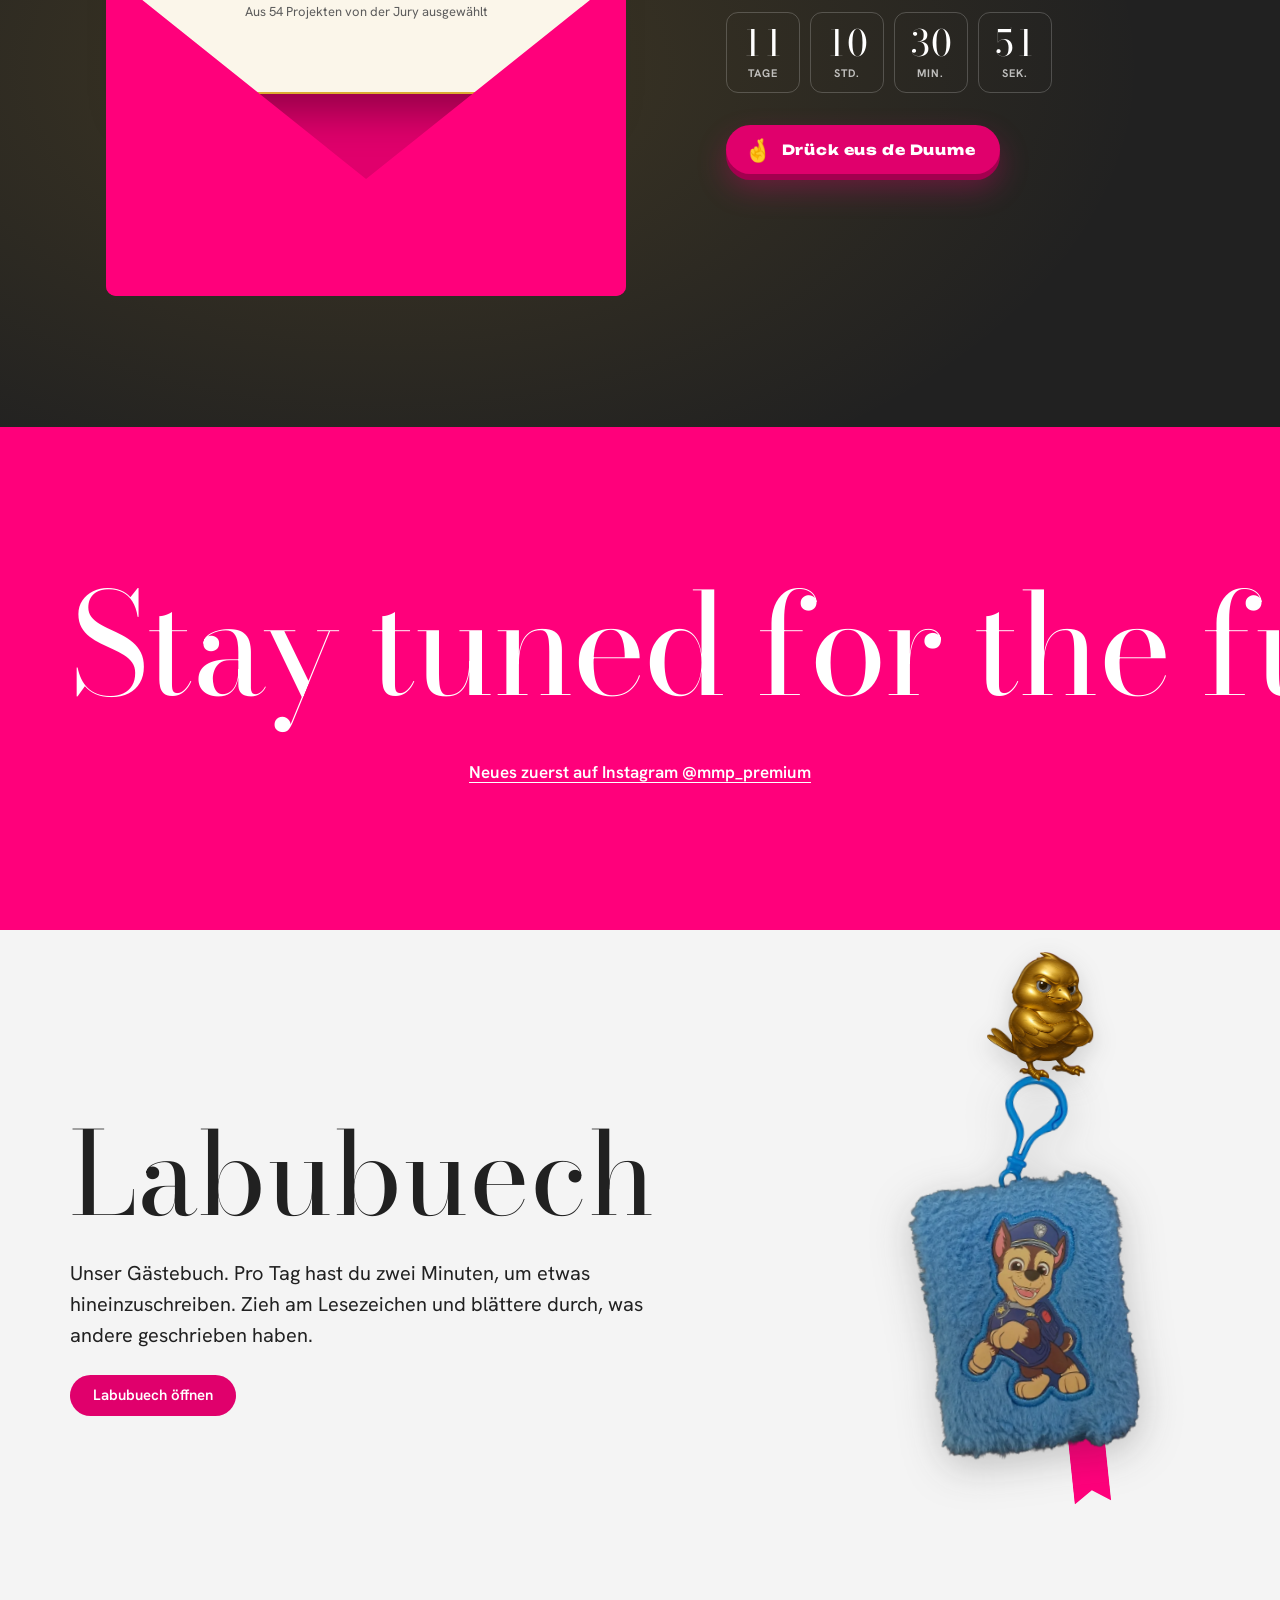
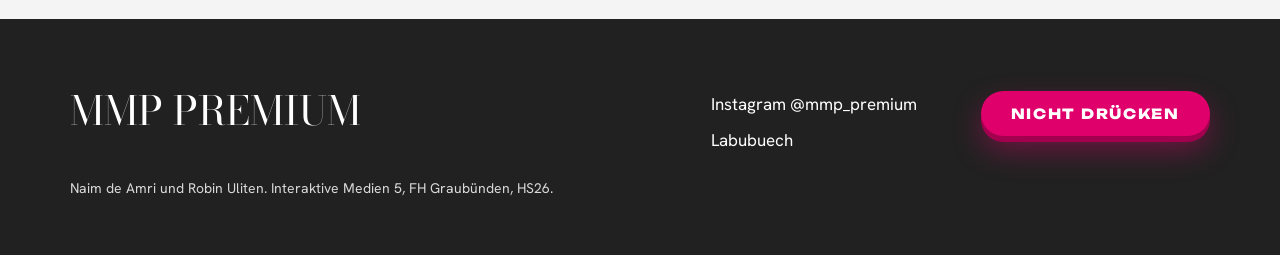
==== commit ee25c8ee: "labubuech v3" ====
--- a/index.html
+++ b/index.html
@@ -1747,10 +1747,12 @@
           />
         </label>
         <label class="book-field book-field--grow">
-          <span>Nachricht</span>
+          <span class="book-field__head"
+            >Nachricht <small data-book-count>0 / 280</small></span
+          >
           <textarea
             name="message"
-            maxlength="400"
+            maxlength="280"
             required
             placeholder="Die Zeit läuft ab dem ersten Buchstaben."
           ></textarea>
--- a/style.css
+++ b/style.css
@@ -258,6 +258,7 @@
 
 .hero__title {
   position: absolute;
+  z-index: 3; /* vor dem Anhänger des Labubuechs */
   left: 0;
   right: 0;
   top: 46%;
@@ -1989,9 +1990,9 @@
 }
 
 .book--hero {
-  --book-w: clamp(96px, 9.6vw, 144px); /* 20 % grösser als vorher (80–120px) */
-  left: 9%;
-  top: 60%;
+  --book-w: clamp(124px, 12.4vw, 188px);
+  left: 16%; /* unter dem Anfang vom Titel, links vom Untertitel */
+  top: 58%;
   z-index: 2;
 }
 
@@ -2083,7 +2084,7 @@
    Die Prozentwerte sind im Foto ausgemessen (labubuech_1_open.webp). */
 .open-book {
   position: relative;
-  font-size: clamp(0.6875rem, 2cqi, 1.0625rem); /* wächst und schrumpft mit dem Buch */
+  font-size: clamp(0.75rem, 2.2cqi, 1.1875rem); /* wächst und schrumpft mit dem Buch */
 }
 .open-book__photo {
   display: block;
@@ -2109,9 +2110,11 @@
   gap: 0.6em;
   min-height: 0;
   padding: 1.5em 0.4em 2.9em; /* oben Platz für "Eintrag x von y", unten für die Pfeile */
-  overflow-y: auto;
-  color: var(--ink);
-  font: 400 1em/1.45 var(--font-display);
+  overflow-x: hidden; /* nie seitlich scrollen */
+  overflow-y: auto; /* nur im Notfall, zu lange Einträge werden vorher kleiner (fitEntries) */
+  scrollbar-width: thin;
+  color: #1a1a1a;
+  font: 500 1em/1.45 var(--font-display); /* etwas kräftiger: liest sich auf dem Foto-Papier besser */
 }
 .book-page[hidden] {
   display: none;
@@ -2120,7 +2123,7 @@
   position: absolute;
   top: 0;
   right: 0.4em;
-  color: var(--ink-soft);
+  color: #4a4a4a;
   font: 400 0.75em/1 var(--font-body);
 }
 .book-page--intro,
@@ -2138,11 +2141,76 @@
   margin: auto;
   opacity: 0.25;
 }
-.book-page--intro img {
-  width: 4.5em;
+/* Einleitung */
+.book-page--intro {
+  gap: 0.55em;
+}
+.book-intro__bird {
+  position: absolute;
+  top: 0;
+  right: 0.2em;
+  width: 3.2em;
   height: auto;
+  rotate: 12deg;
+  filter: drop-shadow(0 4px 6px rgba(0, 0, 0, 0.2));
+}
+.book-intro__kicker {
+  color: var(--pink-strong);
+  font: 800 0.62em/1 var(--font-accent);
+  letter-spacing: 0.16em;
+  text-transform: uppercase;
+}
+.book-page--intro h3 {
+  font-size: 2.2em;
+  line-height: 1;
+}
+.book-intro__lead {
+  padding-bottom: 0.5em;
+  border-bottom: 2px solid var(--pink);
+  font-style: italic;
+  font-size: 1.08em;
+  line-height: 1.3;
+}
+.book-intro__rules {
+  display: grid;
+  gap: 0.6em;
+  margin: 0.2em 0 0;
+  padding: 0;
+  list-style: none;
+  counter-reset: rule;
+}
+.book-intro__rules li {
+  display: grid;
+  grid-template-columns: 1.6em 1fr;
+  column-gap: 0.55em;
+  align-items: start;
+  counter-increment: rule;
+}
+.book-intro__rules li::before {
+  content: counter(rule);
+  grid-row: span 2;
+  display: grid;
+  place-items: center;
+  width: 1.6em;
+  height: 1.6em;
+  border-radius: 50%;
+  background: var(--pink-strong);
+  color: var(--white);
+  font: 800 0.8em/1 var(--font-accent);
+}
+.book-intro__rules strong {
+  font-weight: 600;
+  line-height: 1.2;
+}
+.book-intro__rules span {
+  color: #3d3d3d;
+  font: 400 0.78em/1.35 var(--font-body);
+}
+.book-intro__hint {
   margin-top: auto;
-  align-self: center;
+  align-self: flex-end;
+  color: var(--pink-strong);
+  font: italic 600 0.95em/1.2 var(--font-display);
 }
 
 /* Eintrag als Zitat: Text oben, unten "— Name, Datum um Zeit" */
@@ -2154,11 +2222,22 @@
   font-size: 1.12em;
 }
 .book-entry footer {
+  display: grid;
+  justify-items: end;
+  gap: 0.15em;
   margin-top: auto;
   padding-top: 1em;
-  color: var(--ink-soft);
-  font: italic 400 0.82em/1.35 var(--font-display);
   text-align: right;
+}
+/* Name gut lesbar: kräftig, nicht kursiv; Datum klein darunter */
+.book-entry__name {
+  color: #1a1a1a;
+  font: 700 0.86em/1.2 var(--font-body);
+  letter-spacing: 0.01em;
+}
+.book-entry footer time {
+  color: #4a4a4a;
+  font: 400 0.68em/1.2 var(--font-body);
 }
 
 /* Umblättern: die neue Seite gleitet sanft herein (das Papier im Foto bleibt) */
@@ -2249,7 +2328,7 @@
   color: var(--pink);
 }
 .book-write__timer small {
-  color: var(--ink-soft);
+  color: #4a4a4a;
   font: 400 0.8em/1 var(--font-body);
 }
 .book-field {
@@ -2261,16 +2340,31 @@
   grid-template-rows: auto 1fr;
   min-height: 4.5em;
 }
+.book-field__head {
+  display: flex;
+  justify-content: space-between;
+  align-items: baseline;
+  gap: 0.5em;
+}
+.book-field__head small {
+  color: #4a4a4a;
+  font-weight: 600;
+  font-variant-numeric: tabular-nums;
+}
+.book-field__head small.is-near {
+  color: var(--pink-strong);
+}
 .book-field > span {
-  font: 600 0.75em/1.2 var(--font-body);
-  color: var(--ink-soft);
+  font: 700 0.75em/1.2 var(--font-body);
+  color: #333333;
+  letter-spacing: 0.02em;
 }
 .book-field input,
 .book-field textarea {
   width: 100%;
   padding: 0.2em 2px;
   border: 0;
-  border-bottom: 1.5px solid #d8cdb2;
+  border-bottom: 1.5px solid #4d4d4d;
   background: transparent;
   color: var(--ink);
   font: inherit;
@@ -2281,10 +2375,15 @@
   line-height: 1.75em;
   background: repeating-linear-gradient(
     to bottom,
-    transparent 0 calc(1.75em - 1px),
-    #d9d4c8 calc(1.75em - 1px) 1.75em
+    transparent 0 calc(1.75em - 1.5px),
+    #5c5c5c calc(1.75em - 1.5px) 1.75em
   );
   border-bottom: 0;
+}
+.book-field input::placeholder,
+.book-field textarea::placeholder {
+  color: #6b6b6b;
+  opacity: 1;
 }
 .book-field input:focus,
 .book-field textarea:focus {
@@ -2872,10 +2971,10 @@
   }
 
   .book--hero {
-    --book-w: 72px;
-    left: var(--gutter);
-    top: auto;
-    bottom: calc(14% + 26px);
+    --book-w: 92px;
+    left: 14%; /* unter dem Titel, nicht am Rand */
+    top: calc(38% + clamp(2.5rem, 12.5vw, 4rem) + 64px);
+    bottom: auto;
   }
 
   /* Featured: Kopf oben, Folgen untereinander (kein Stapel) */
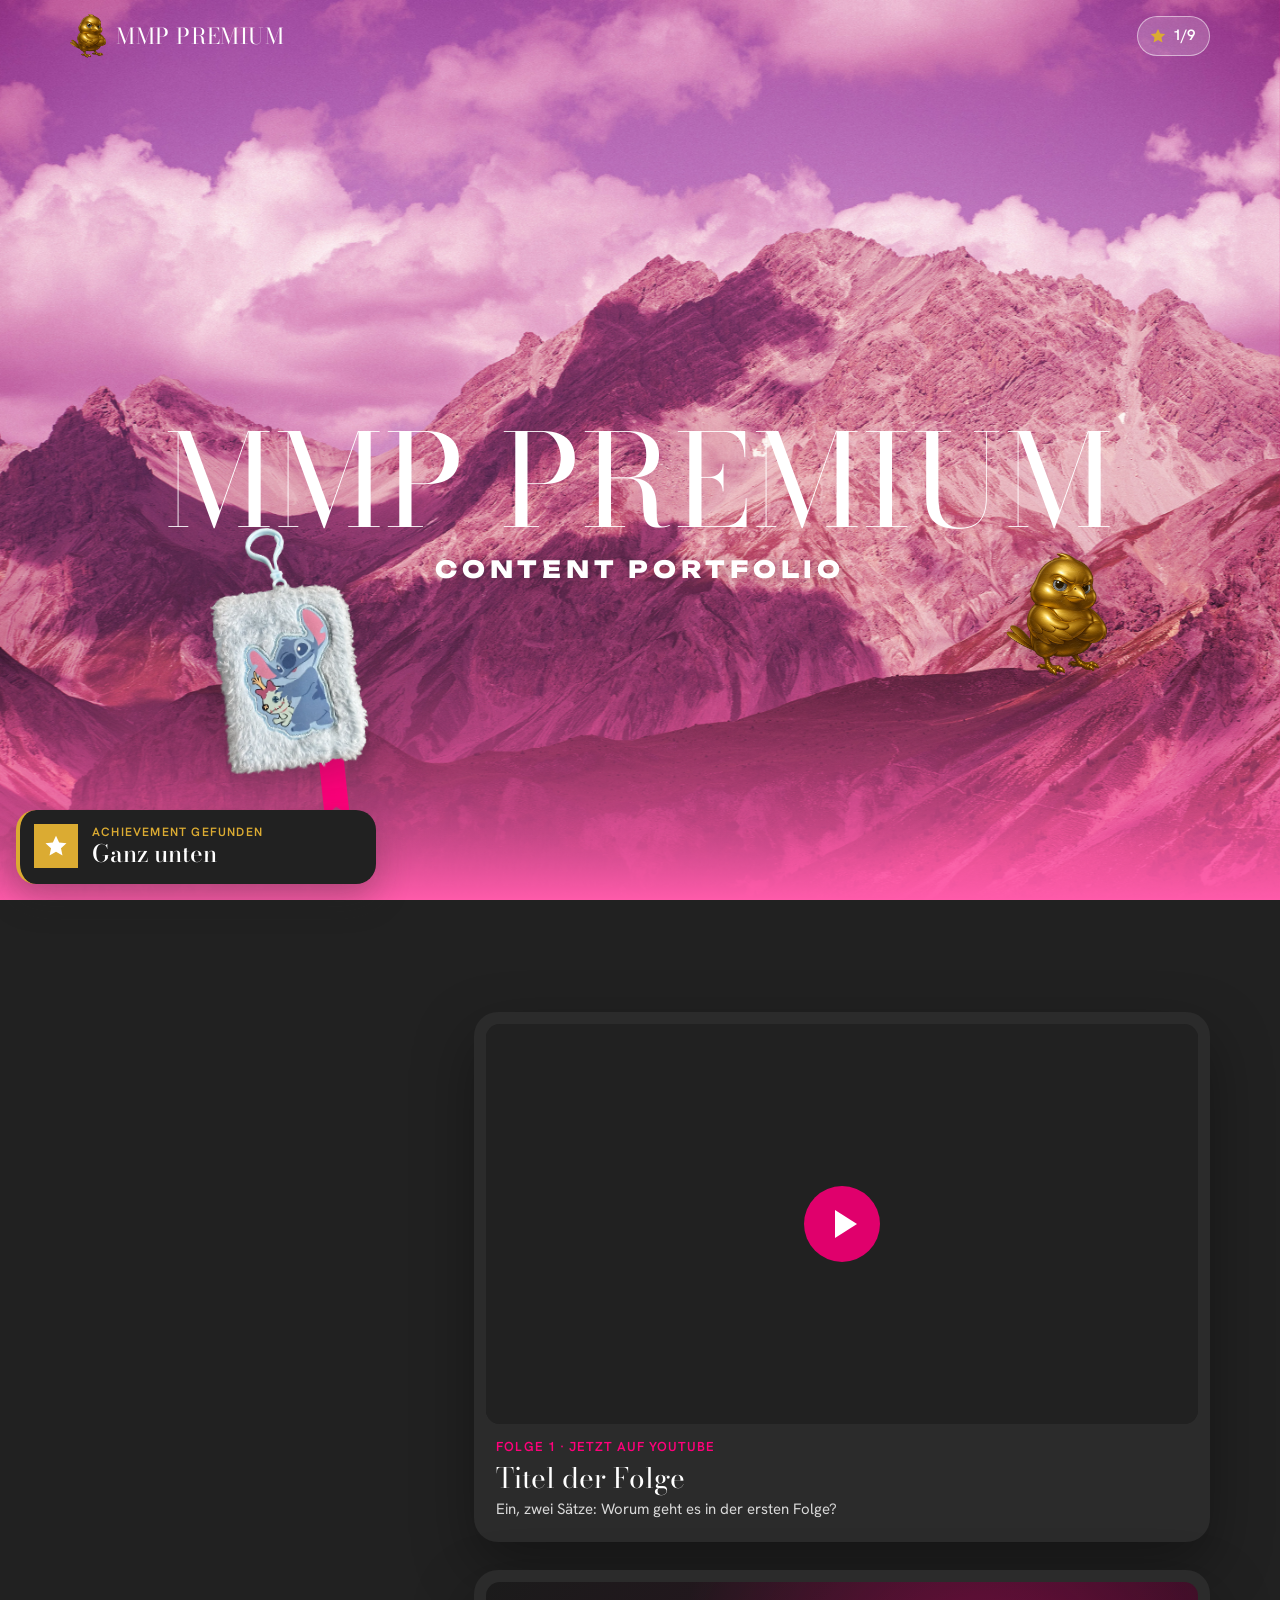
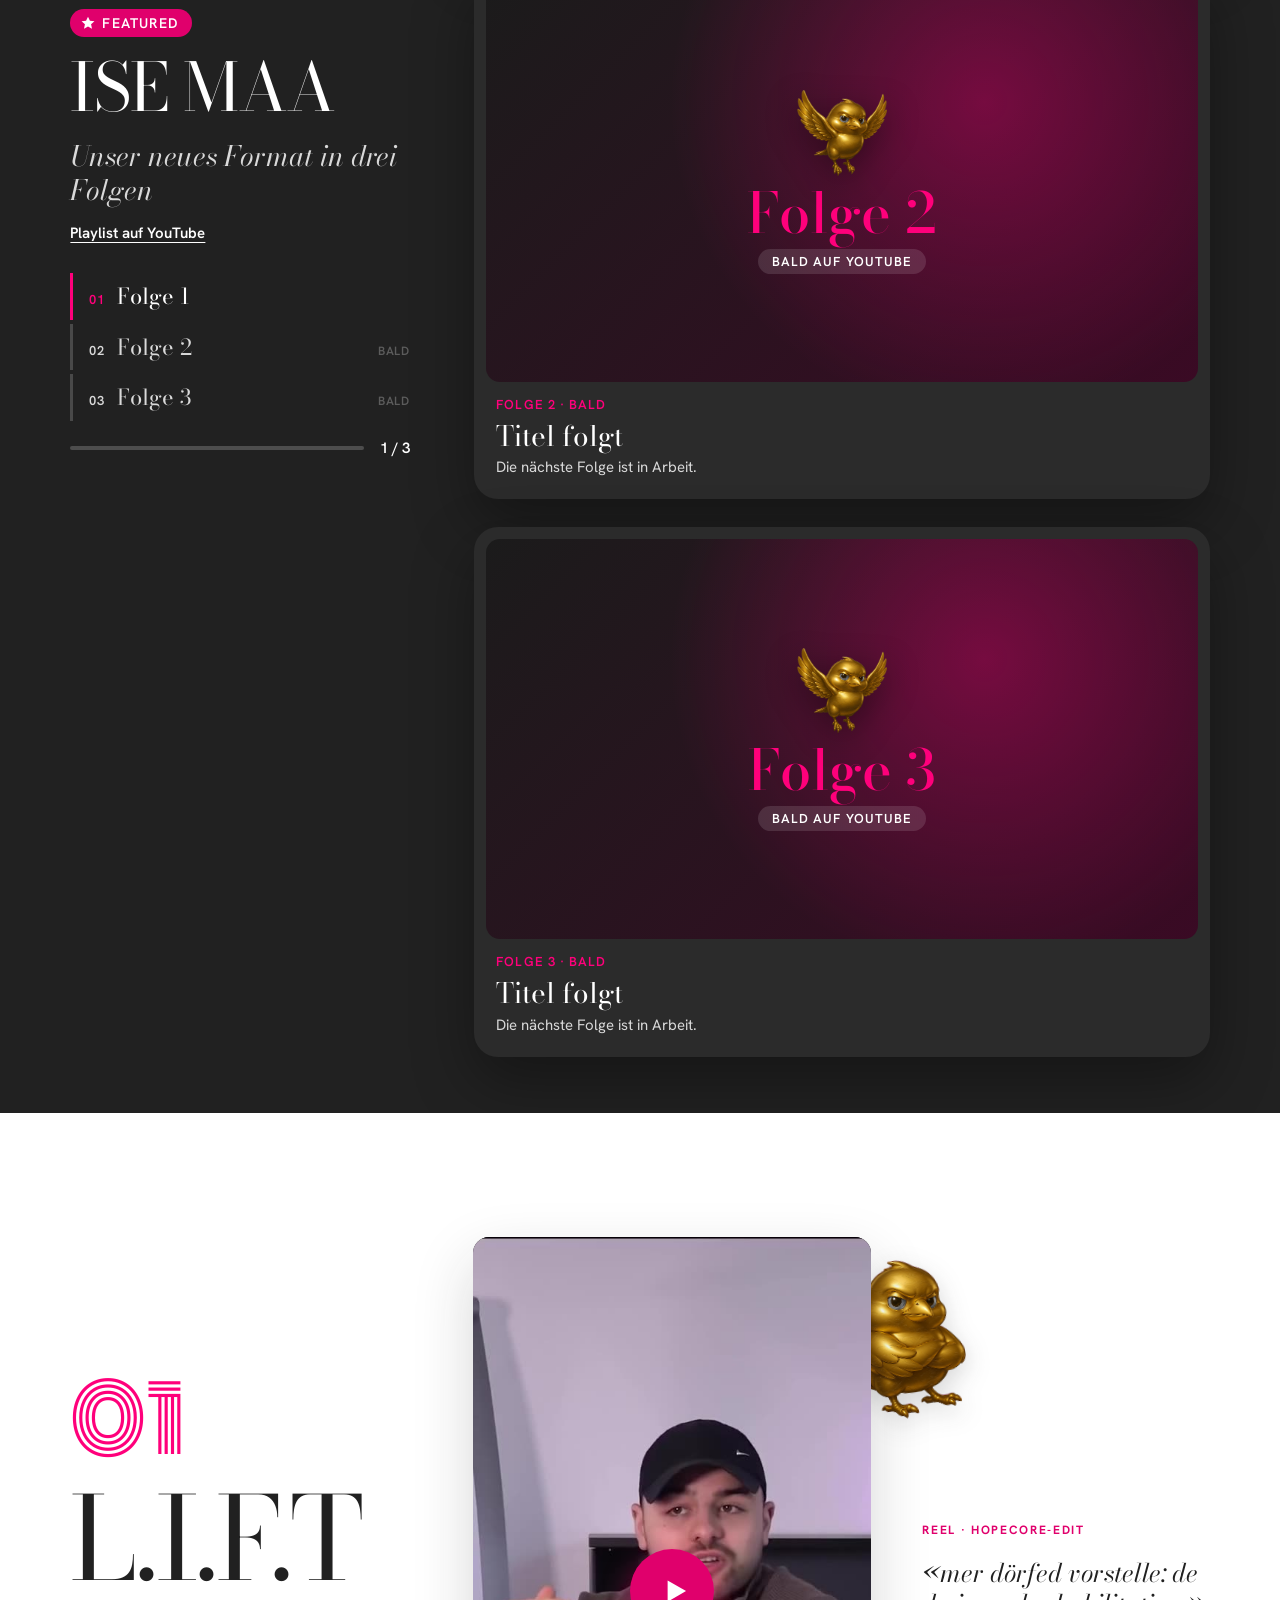
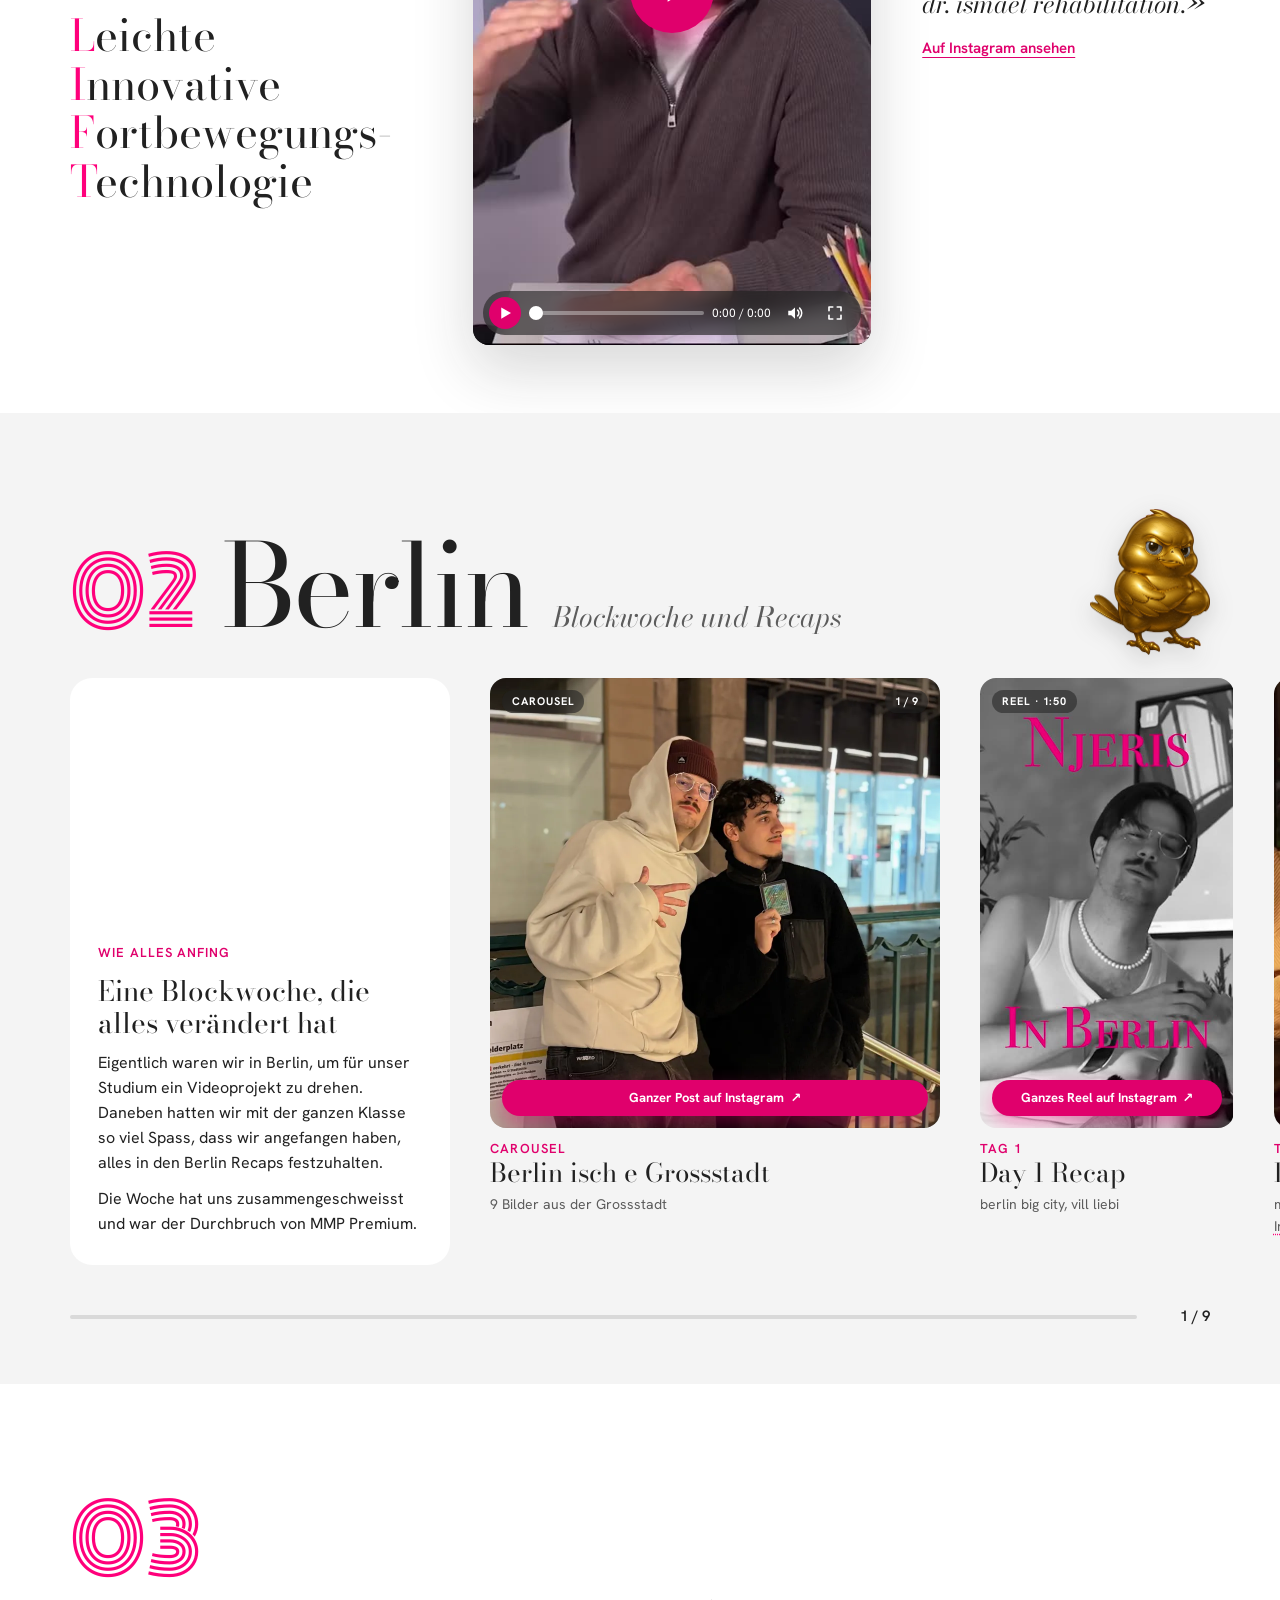
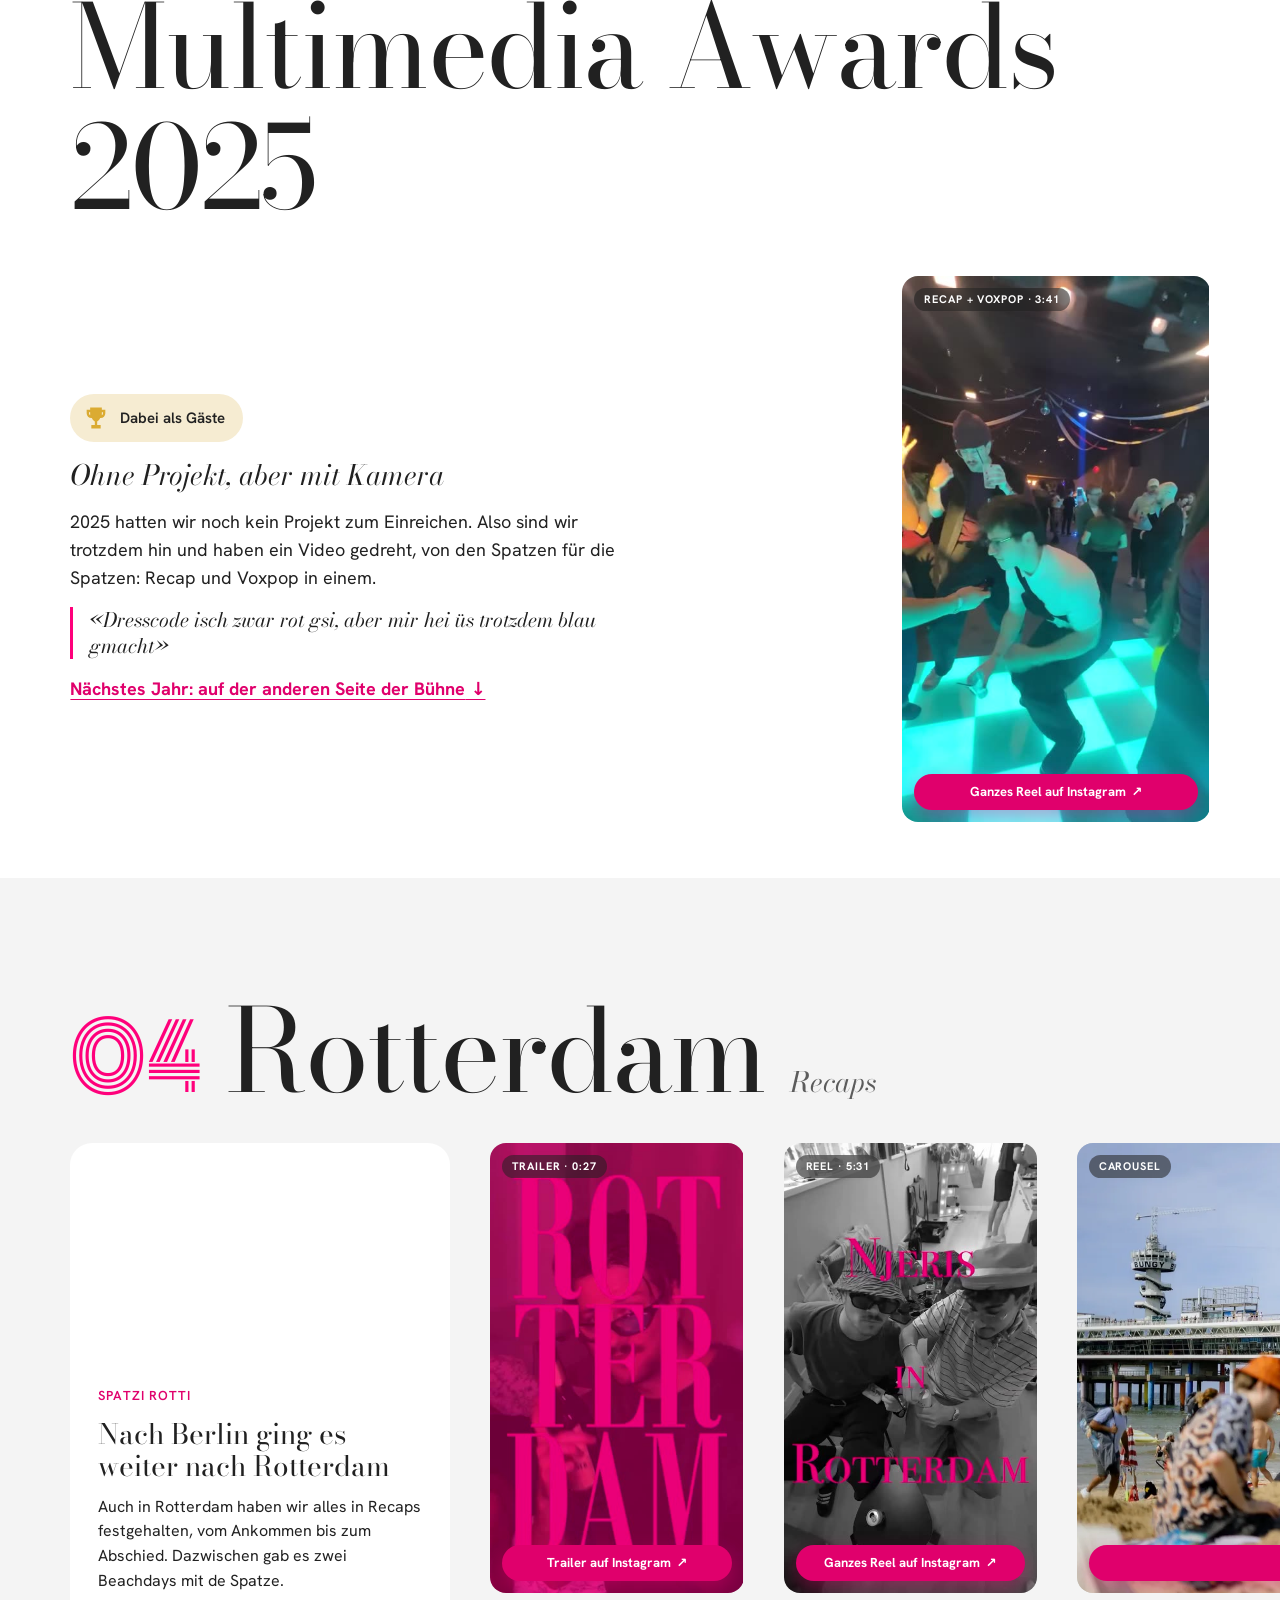
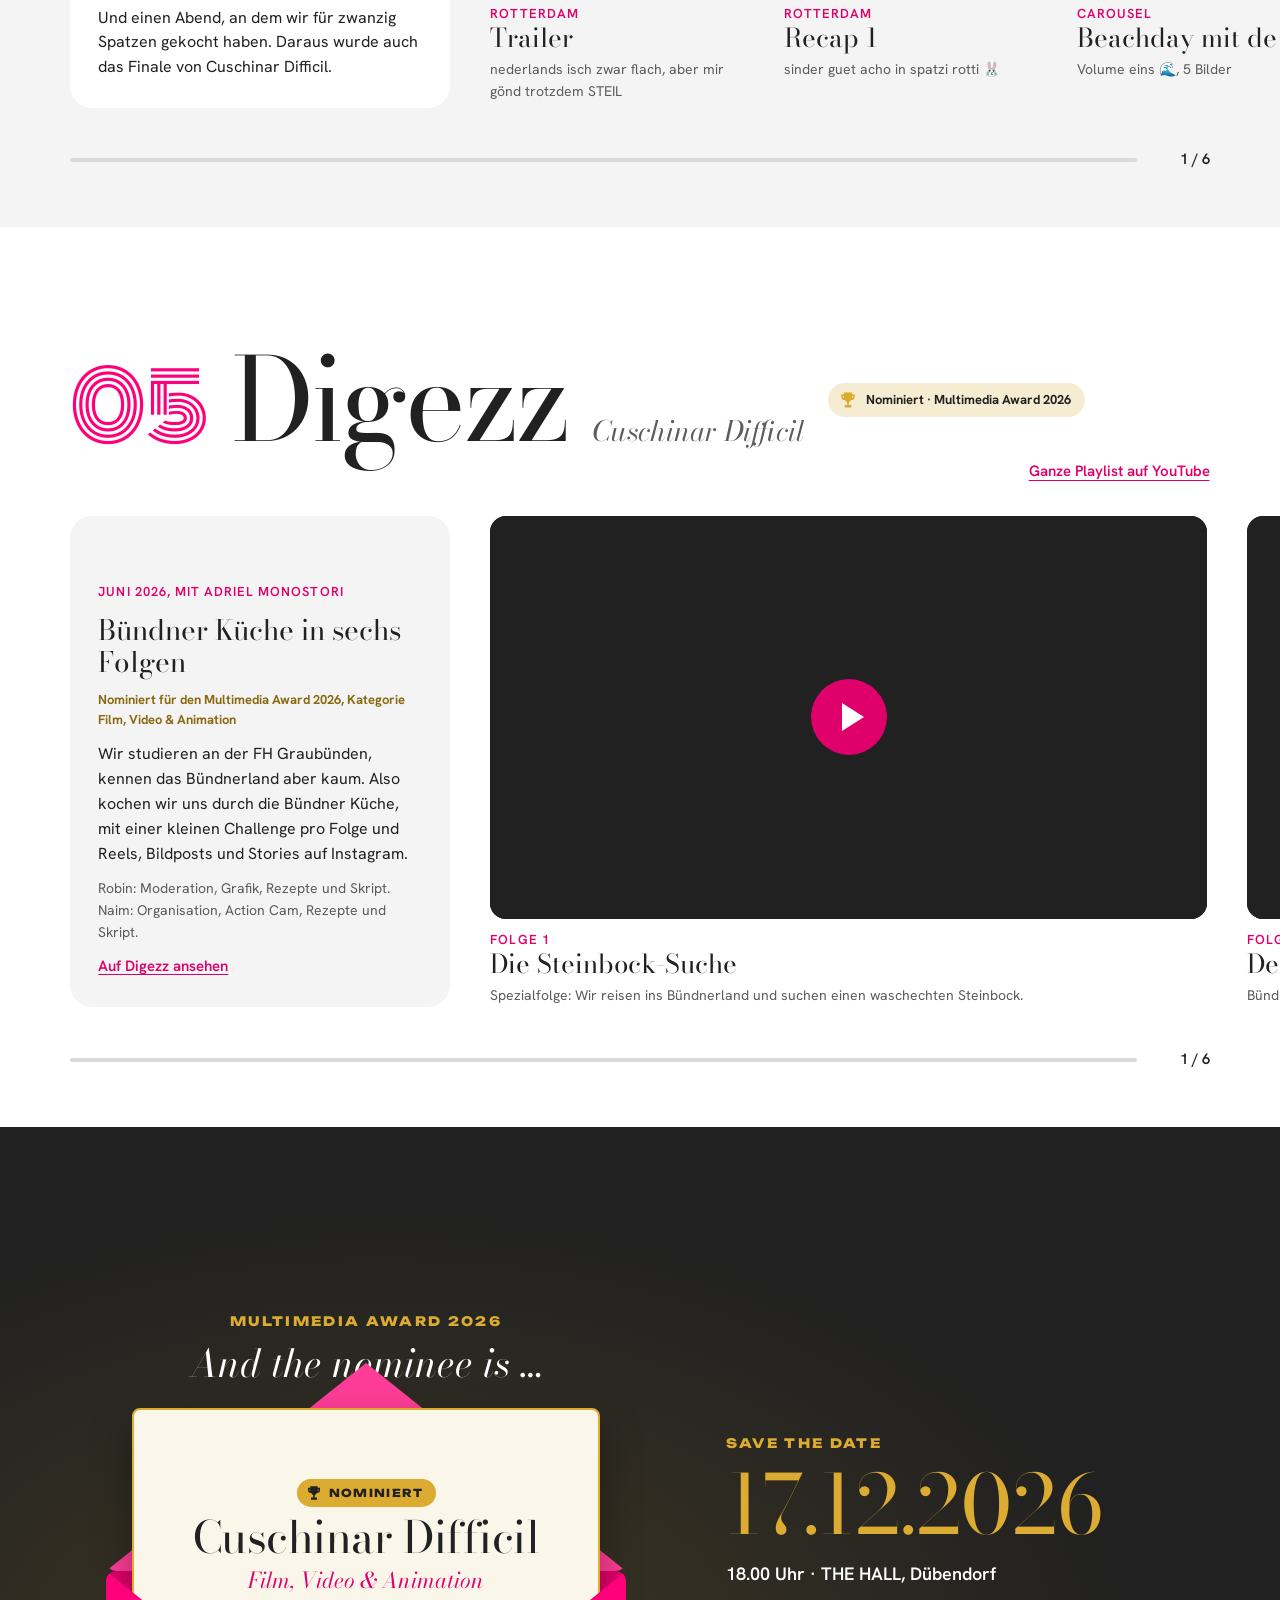
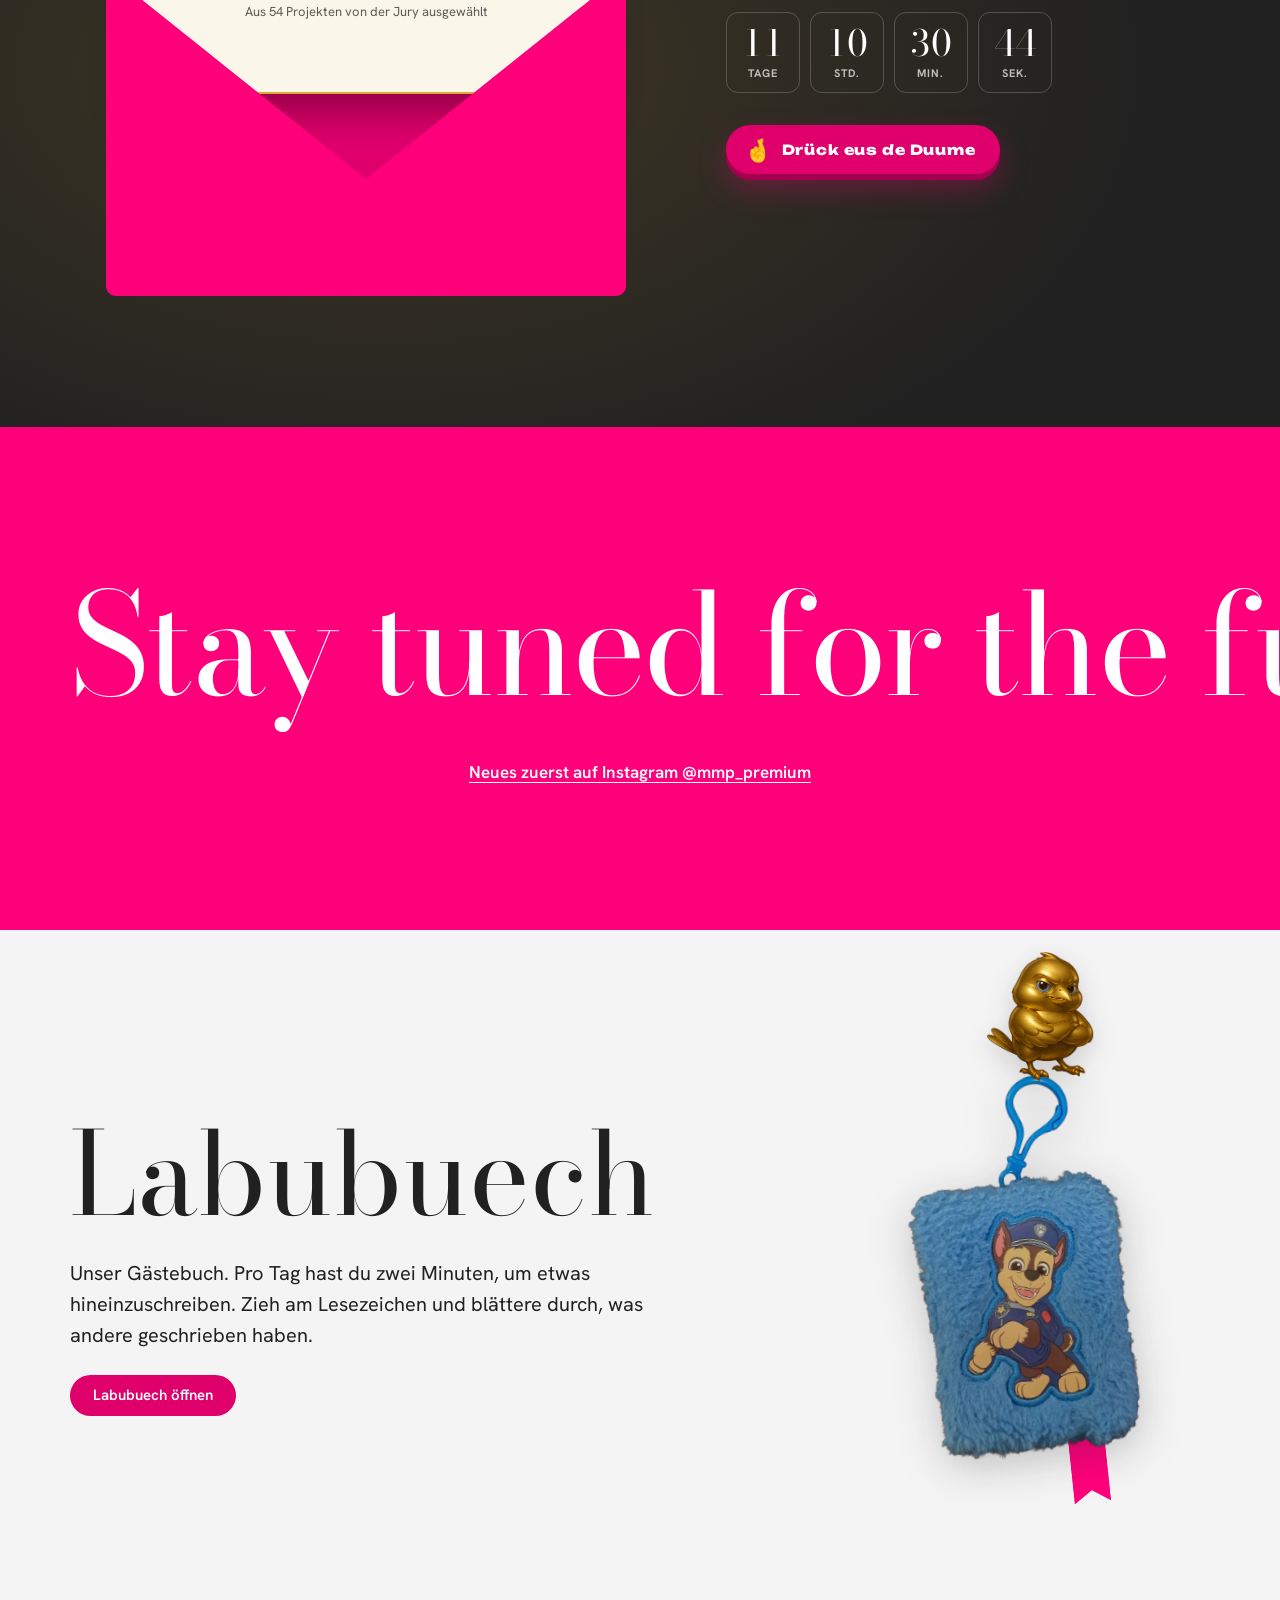
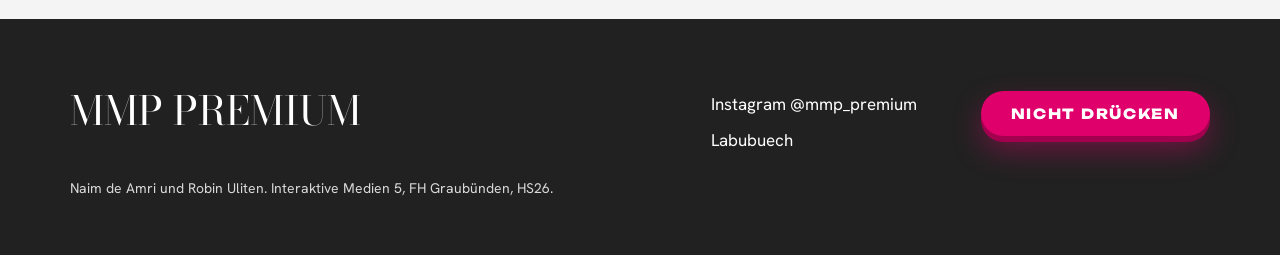
==== commit ca5cb306: "labubuech v4" ====
--- a/index.html
+++ b/index.html
@@ -71,6 +71,8 @@
             aria-label="Labubuech öffnen"
             title="Labubuech öffnen"
           ></button>
+          <!-- sichtbares Lesezeichen; der Knopf darüber ist die grössere, unsichtbare Klickfläche -->
+          <span class="book__band" aria-hidden="true"></span>
         </div>
 
         <!-- Vogel: sitzt (vogel-chillt.png), beim Scrollen wechselt er zum fliegenden Bild (vogel-fliegt.png)
@@ -1646,6 +1648,8 @@
             aria-label="Labubuech öffnen"
             title="Labubuech öffnen"
           ></button>
+          <!-- sichtbares Lesezeichen; der Knopf darüber ist die grössere, unsichtbare Klickfläche -->
+          <span class="book__band" aria-hidden="true"></span>
         </div>
       </section>
     </main>
--- a/style.css
+++ b/style.css
@@ -1928,40 +1928,49 @@
   filter: drop-shadow(0 10px 20px rgba(33, 33, 33, 0.25));
 }
 
-/* Lesezeichen: hängt unten raus, ist der Knopf zum Öffnen */
-.book__ribbon {
-  position: absolute;
-  z-index: -1; /* Goes BEHIND the book image so it hangs out the bottom */
+/* Lesezeichen: hängt unten raus.
+   .book__band ist das sichtbare Band (hinter dem Buchbild).
+   .book__ribbon ist der Knopf: unsichtbar, grösser als das Band und vor dem Bild,
+   damit jeder Klick aufs Band (und knapp daneben) das Buch öffnet. */
+.book__band {
+  position: absolute;
+  z-index: -1; /* hinter dem Buchbild, hängt unten heraus */
   left: 64%;
-  top: 90%; /* Adjust this if the ribbon hangs too low/high relative to your image */
+  top: 90%;
   width: calc(var(--book-w, 80px) * 0.16);
   min-width: 12px;
   height: calc(14% + 34px);
-  padding: 0;
-  border: 0;
   background: var(--pink);
   clip-path: polygon(0 0, 100% 0, 100% 100%, 50% 86%, 0 100%);
   transform-origin: top center;
-  cursor: pointer;
+  pointer-events: none;
   transition: height 0.2s, background-color 0.2s;
   animation: ribbon-sway 3.2s ease-in-out infinite;
 }
-
-/* grössere Klickfläche als das schmale Band */
-.book__ribbon::before {
-  content: "";
-  position: absolute;
-  inset: -6px -14px -10px;
-}
-.book__ribbon:hover,
-.book__ribbon:focus-visible {
+.book__ribbon {
+  position: absolute;
+  z-index: 1; /* vor dem Bild */
+  left: calc(64% - 16px);
+  top: 84%;
+  width: calc(var(--book-w, 80px) * 0.16 + 32px);
+  min-width: 44px;
+  height: calc(20% + 56px);
+  padding: 0;
+  border: 0;
+  border-radius: 10px;
+  background: none;
+  cursor: pointer;
+}
+.book__ribbon:hover + .book__band,
+.book__ribbon:focus-visible + .book__band {
   height: calc(14% + 44px);
   background: var(--pink-strong);
 }
 .book__ribbon:focus-visible {
+  outline: 2px solid var(--pink);
   outline-offset: 2px;
 }
-.book__ribbon.is-wiggling {
+.book__band.is-wiggling {
   animation: ribbon-wiggle 0.6s ease-in-out;
 }
 @keyframes ribbon-sway {
@@ -2364,20 +2373,24 @@
   width: 100%;
   padding: 0.2em 2px;
   border: 0;
-  border-bottom: 1.5px solid #4d4d4d;
+  border-bottom: 1px solid var(--line, #4d4d4d);
   background: transparent;
   color: var(--ink);
   font: inherit;
 }
 /* liniertes Papier */
+/* liniertes Papier: Zeilenhöhe auf ganze Pixel gerundet, damit jede Linie genau 1px scharf ist */
 .book-field textarea {
+  --lh: 1.75em;
+  --lh: round(1.75em, 1px);
   resize: none;
-  line-height: 1.75em;
+  line-height: var(--lh);
   background: repeating-linear-gradient(
     to bottom,
-    transparent 0 calc(1.75em - 1.5px),
-    #5c5c5c calc(1.75em - 1.5px) 1.75em
+    transparent 0 calc(var(--lh) - 1px),
+    var(--line, #4d4d4d) calc(var(--lh) - 1px) var(--lh)
   );
+  background-attachment: local; /* Linien wandern beim Scrollen mit dem Text */
   border-bottom: 0;
 }
 .book-field input::placeholder,
@@ -2385,13 +2398,11 @@
   color: #6b6b6b;
   opacity: 1;
 }
+/* Fokus: die vorhandenen Linien werden pink (keine zweite Linie) */
 .book-field input:focus,
 .book-field textarea:focus {
   outline: none;
-  border-color: var(--pink);
-}
-.book-field textarea:focus {
-  box-shadow: inset 0 -2px 0 var(--pink);
+  --line: var(--pink-strong);
 }
 .book-write .btn {
   align-self: flex-start;
@@ -3134,7 +3145,7 @@
     transition-duration: 0.01ms !important;
     animation-duration: 0.01ms !important;
   }
-  .book__ribbon,
+  .book__band,
   .post__sticker.is-in {
     animation: none;
   }
